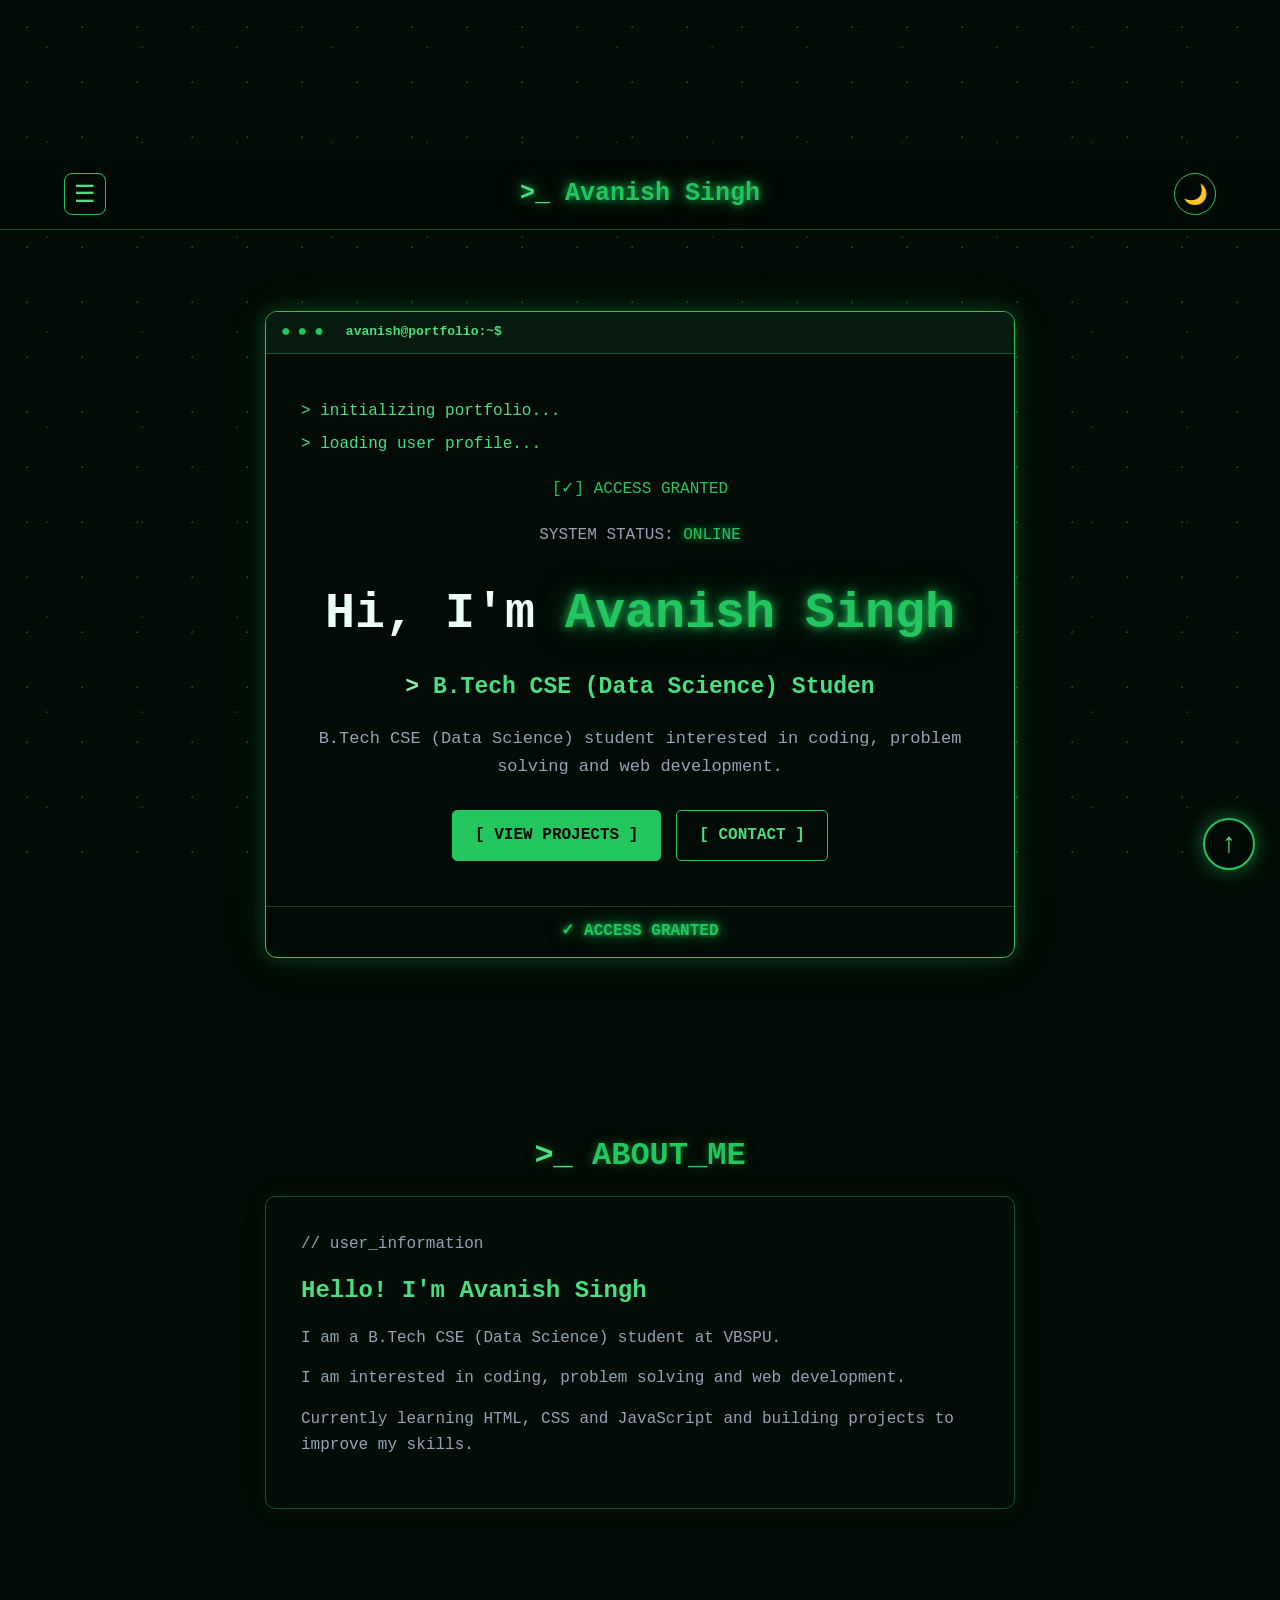
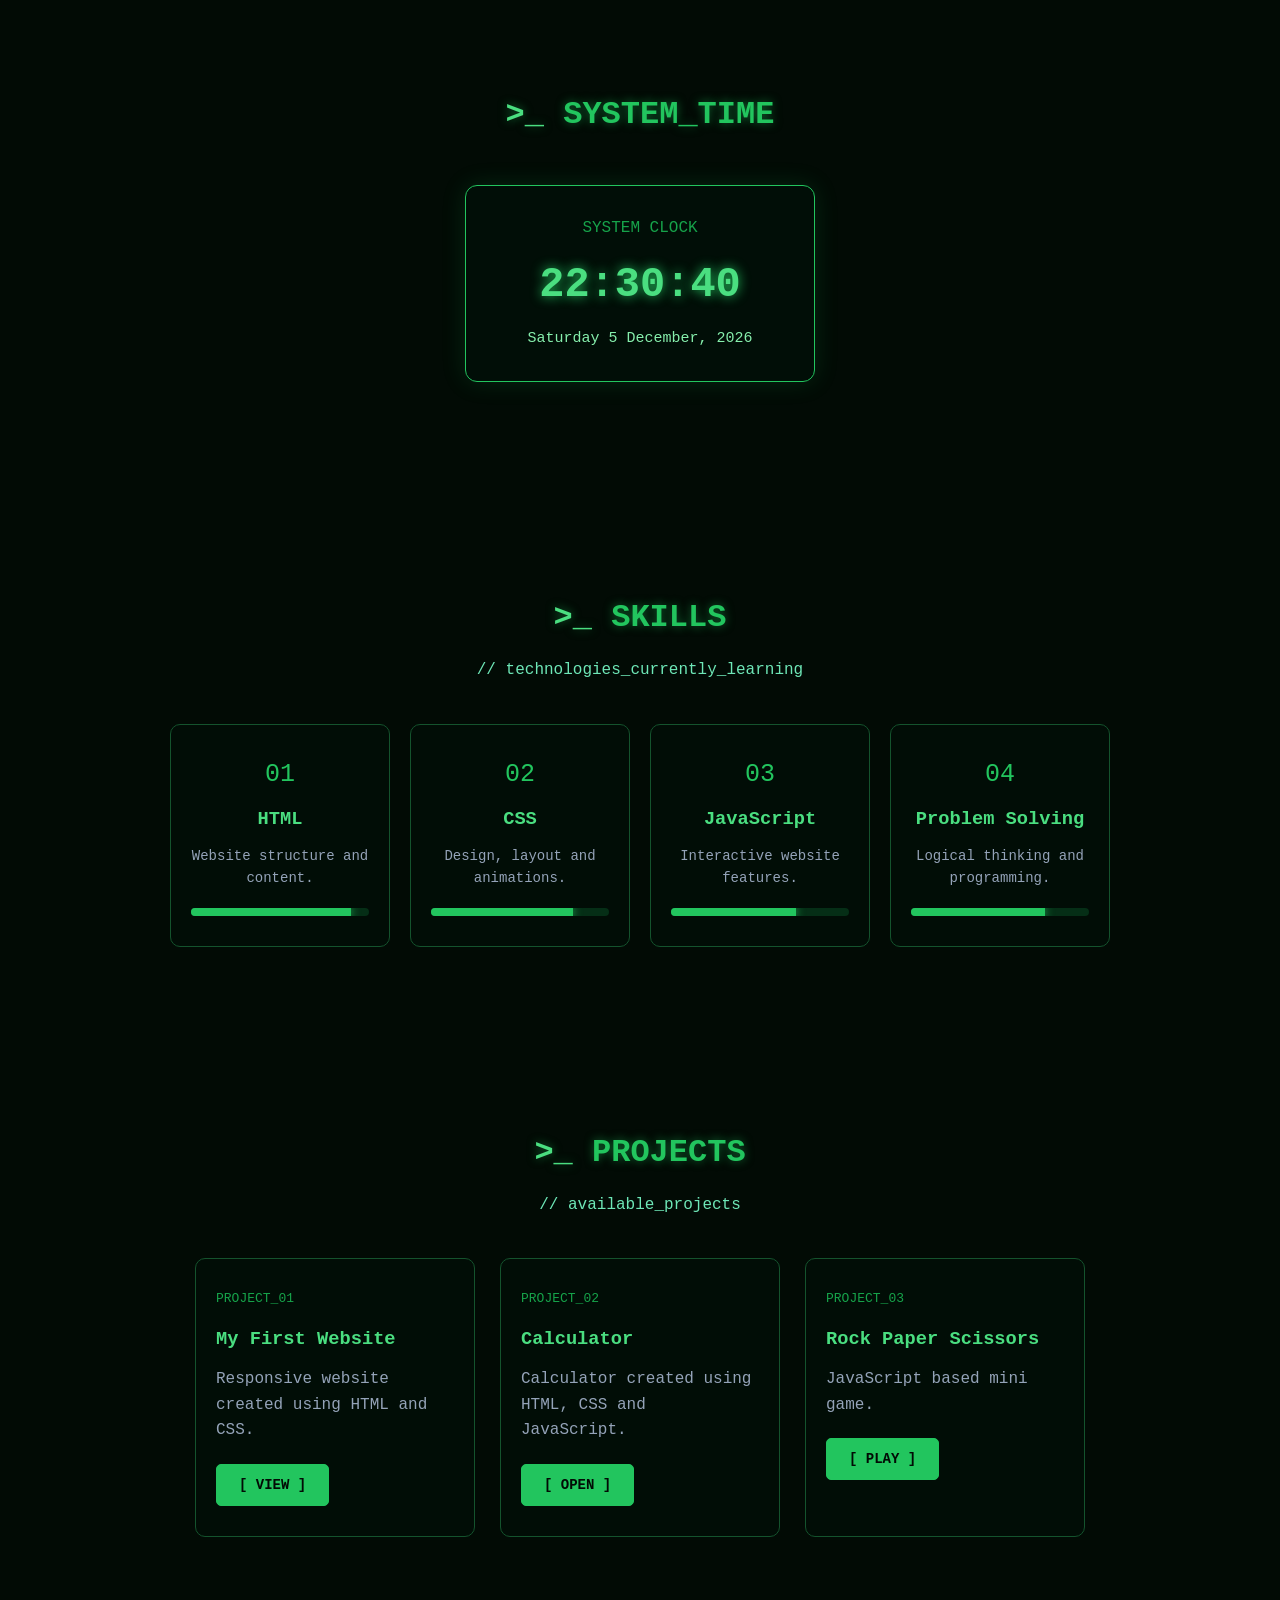
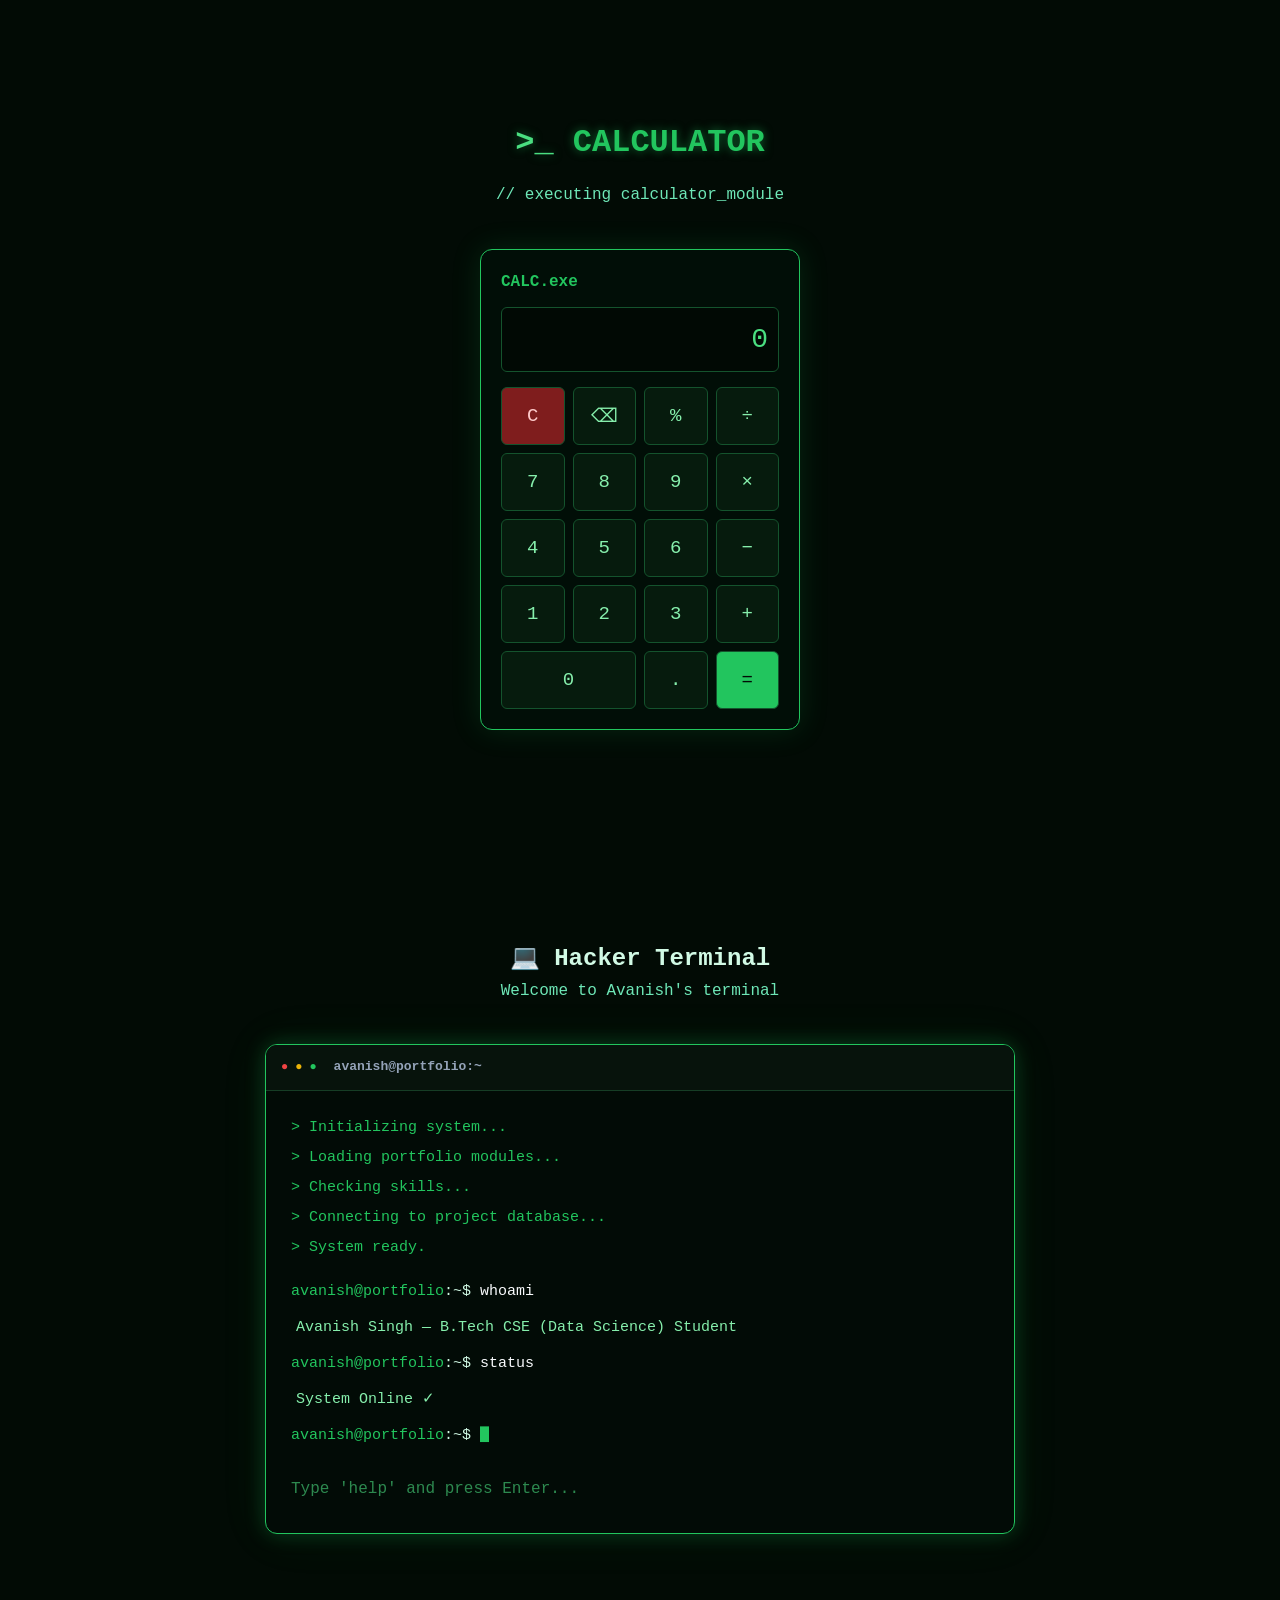
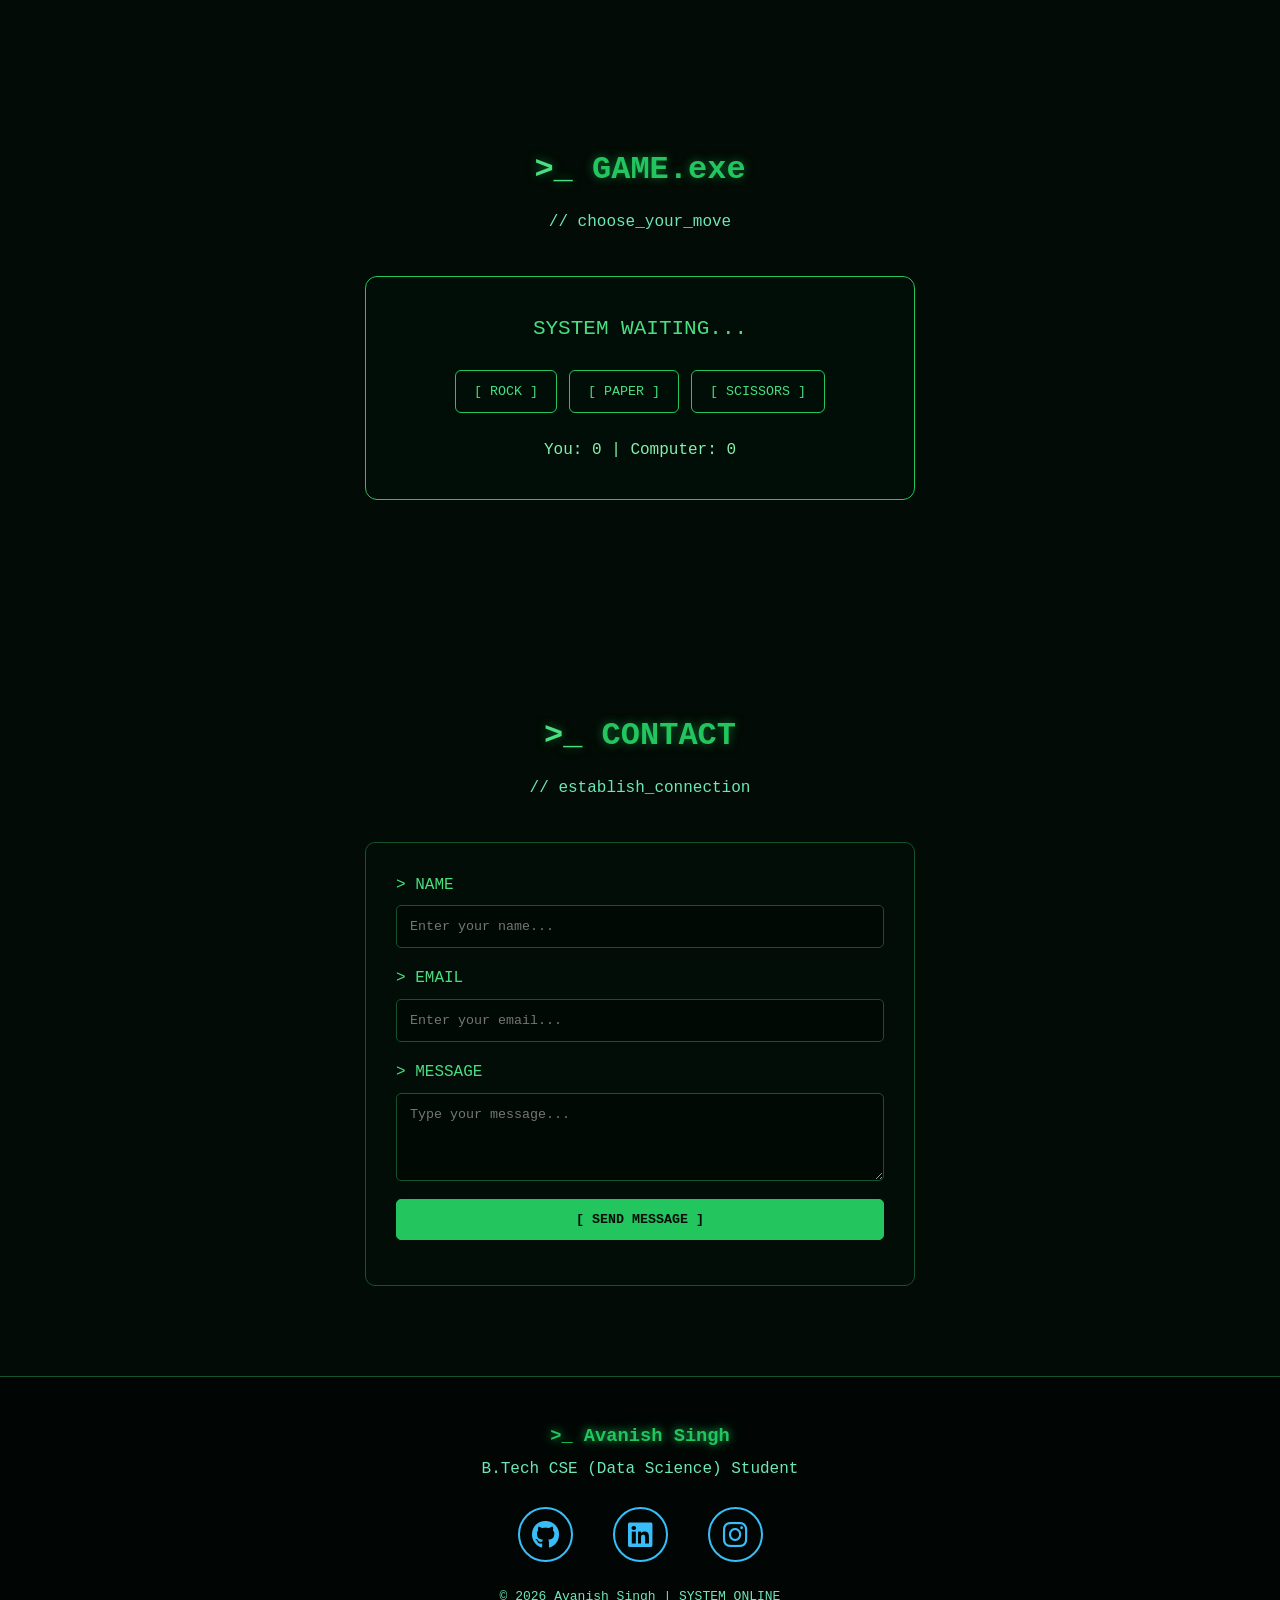
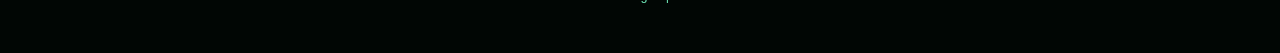
==== index.html @ b916fcd4 "Update index.html" ====
<!DOCTYPE html>
<html lang="en">

<head>
    <meta charset="UTF-8">
    <meta name="viewport" content="width=device-width, initial-scale=1.0">

    <title>Avanish Singh | Cyber Portfolio</title>

    <link rel="stylesheet" href="style.css">
    <link
    rel="stylesheet"
    href="https://cdnjs.cloudflare.com/ajax/libs/font-awesome/6.5.2/css/all.min.css"
>
</head>

<body>

    <!-- Cyber Background -->
    <div class="particles"></div>
    <canvas id="matrixCanvas"></canvas>
    <div class="scanlines"></div>

    <!-- Cursor Glow -->
    <div id="cursorGlow"></div>

    <!-- Navigation -->
    <nav>

        <button
            class="menu-btn"
            id="menuBtn"
            type="button">
            ☰
        </button>

        <h2 class="logo">
            <span>&gt;_</span> Avanish Singh
        </h2>

        <button
            class="theme-btn"
            id="themeBtn"
            type="button">
            ☾
        </button>

        <div class="nav-links" id="navLinks">

            <a href="#home">HOME</a>
            <a href="#about">ABOUT</a>
            <a href="#clock">CLOCK</a>
            <a href="#skills">SKILLS</a>
            <a href="#projects">PROJECTS</a>
            <a href="#calculator">CALCULATOR</a>
            <a href="#game">GAME</a>
            <a href="#contact">CONTACT</a>

        </div>

    </nav>


    <!-- HOME -->
    <section class="hero" id="home">

        <div class="terminal-box">

            <div class="terminal-top">
                <span>●</span>
                <span>●</span>
                <span>●</span>

                <strong>avanish@portfolio:~$</strong>
            </div>

            <div class="terminal-content">

                <p class="terminal-line">
                    &gt; initializing portfolio...
                </p>

                <p class="terminal-line">
                    &gt; loading user profile...
                </p>

                <p class="success">
                    [✓] ACCESS GRANTED
                </p>

                <p class="status">
                    SYSTEM STATUS:
                    <span>ONLINE</span>
                </p>

                <h1>
                    Hi, I'm
                    <span>Avanish Singh</span>
                </h1>

                <h2>
                    &gt;
                    <span id="typing-text">
                        B.Tech CSE Student
                    </span>
                </h2>

                <p class="hero-text">
                    B.Tech CSE (Data Science) student interested in
                    coding, problem solving and web development.
                </p>

                <div class="hero-buttons">

                    <a
                        href="#projects"
                        class="btn">
                        [ VIEW PROJECTS ]
                    </a>

                    <a
                        href="#contact"
                        class="btn btn-outline">
                        [ CONTACT ]
                    </a>

                </div>

            </div>

        </div>

    </section>


    <!-- ABOUT -->
    <section id="about" class="section">

        <div class="section-header">
            <span>&gt;_</span>
            ABOUT_ME
        </div>

        <div class="about-box">

            <p class="code-comment">
                // user_information
            </p>

            <h3>
                Hello! I'm Avanish Singh
            </h3>

            <p>
                I am a B.Tech CSE (Data Science)
                student at VBSPU.
            </p>

            <p>
                I am interested in coding,
                problem solving and web development.
            </p>

            <p>
                Currently learning HTML, CSS and JavaScript
                and building projects to improve my skills.
            </p>

        </div>

    </section>


    <!-- CLOCK -->
    <section id="clock" class="section">

        <div class="section-header">
            <span>&gt;_</span>
            SYSTEM_TIME
        </div>

        <div class="clock-box">

            <div class="clock-label">
                SYSTEM CLOCK
            </div>

            <div id="clock-time">
                00:00:00
            </div>

            <div id="clock-date">
                Loading...
            </div>

        </div>

    </section>


    <!-- SKILLS -->
    <section id="skills" class="section">

        <div class="section-header">
            <span>&gt;_</span>
            SKILLS
        </div>

        <p class="section-subtitle">
            // technologies_currently_learning
        </p>

        <div class="skills-container">

            <div class="skill-card">

                <div class="icon">01</div>

                <h3>HTML</h3>

                <p>
                    Website structure and content.
                </p>

                <div class="skill-bar">
                    <div
                        class="skill-progress html-progress">
                        <span>90%</span>
                    </div>
                </div>

            </div>


            <div class="skill-card">

                <div class="icon">02</div>

                <h3>CSS</h3>

                <p>
                    Design, layout and animations.
                </p>

                <div class="skill-bar">
                    <div
                        class="skill-progress css-progress">
                        <span>80%</span>
                    </div>
                </div>

            </div>


            <div class="skill-card">

                <div class="icon">03</div>

                <h3>JavaScript</h3>

                <p>
                    Interactive website features.
                </p>

                <div class="skill-bar">
                    <div
                        class="skill-progress js-progress">
                        <span>70%</span>
                    </div>
                </div>

            </div>


            <div class="skill-card">

                <div class="icon">04</div>

                <h3>Problem Solving</h3>

                <p>
                    Logical thinking and programming.
                </p>

                <div class="skill-bar">
                    <div
                        class="skill-progress problem-progress">
                        <span>75%</span>
                    </div>
                </div>

            </div>

        </div>

    </section>


    <!-- PROJECTS -->
    <section id="projects" class="section">

        <div class="section-header">
            <span>&gt;_</span>
            PROJECTS
        </div>

        <p class="section-subtitle">
            // available_projects
        </p>

        <div class="projects-container">


            <div class="project-card">

                <div class="project-number">
                    PROJECT_01
                </div>

                <h3>
                    My First Website
                </h3>

                <p>
                    Responsive website created using
                    HTML and CSS.
                </p>

                <button
                    type="button"
                    onclick="projectMessage('My First Website')">
                    [ VIEW ]
                </button>

            </div>


            <div class="project-card">

                <div class="project-number">
                    PROJECT_02
                </div>

                <h3>
                    Calculator
                </h3>

                <p>
                    Calculator created using HTML,
                    CSS and JavaScript.
                </p>

                <button
                    type="button"
                    onclick="openCalculator()">
                    [ OPEN ]
                </button>

            </div>


            <div class="project-card">

                <div class="project-number">
                    PROJECT_03
                </div>

                <h3>
                    Rock Paper Scissors
                </h3>

                <p>
                    JavaScript based mini game.
                </p>

                <button
                    type="button"
                    onclick="openGame()">
                    [ PLAY ]
                </button>

            </div>

        </div>

    </section>


    <!-- CALCULATOR -->
    <section id="calculator" class="section">

        <div class="section-header">
            <span>&gt;_</span>
            CALCULATOR
        </div>

        <p class="section-subtitle">
            // executing calculator_module
        </p>

        <div class="calculator">

            <div class="calculator-title">
                CALC.exe
            </div>

            <input
                type="text"
                id="display"
                class="calculator-display"
                value="0"
                readonly
            >

            <div class="calculator-buttons">

                <button
                    type="button"
                    onclick="clearCalculator()"
                    class="clear">
                    C
                </button>

                <button
                    type="button"
                    onclick="deleteNumber()">
                    ⌫
                </button>

                <button
                    type="button"
                    onclick="calculatorInput('%')">
                    %
                </button>

                <button
                    type="button"
                    onclick="calculatorInput('/')">
                    ÷
                </button>

                <button
                    type="button"
                    onclick="calculatorInput('7')">
                    7
                </button>

                <button
                    type="button"
                    onclick="calculatorInput('8')">
                    8
                </button>

                <button
                    type="button"
                    onclick="calculatorInput('9')">
                    9
                </button>

                <button
                    type="button"
                    onclick="calculatorInput('*')">
                    ×
                </button>

                <button
                    type="button"
                    onclick="calculatorInput('4')">
                    4
                </button>

                <button
                    type="button"
                    onclick="calculatorInput('5')">
                    5
                </button>

                <button
                    type="button"
                    onclick="calculatorInput('6')">
                    6
                </button>

                <button
                    type="button"
                    onclick="calculatorInput('-')">
                    −
                </button>

                <button
                    type="button"
                    onclick="calculatorInput('1')">
                    1
                </button>

                <button
                    type="button"
                    onclick="calculatorInput('2')">
                    2
                </button>

                <button
                    type="button"
                    onclick="calculatorInput('3')">
                    3
                </button>

                <button
                    type="button"
                    onclick="calculatorInput('+')">
                    +
                </button>

                <button
                    type="button"
                    onclick="calculatorInput('0')"
                    class="zero">
                    0
                </button>

                <button
                    type="button"
                    onclick="calculatorInput('.')">
                    .
                </button>

                <button
                    type="button"
                    onclick="calculateResult()"
                    class="equal">
                    =
                </button>

            </div>

        </div>

    </section>

<!-- Hacker Terminal -->
<section id="terminal" class="section">

    <h2 class="section-title">💻 Hacker Terminal</h2>

    <p class="section-subtitle">
        Welcome to Avanish's terminal
    </p>

    <div class="terminal-box">

        <div class="terminal-header">
            <span>●</span>
            <span>●</span>
            <span>●</span>
            <b>avanish@portfolio:~</b>
        </div>

        <div class="terminal-body">

            <p>
                <span class="green">avanish@portfolio</span>:~$
                <span class="white">whoami</span>
            </p>

            <p class="terminal-output">
                Avanish Singh — B.Tech CSE (Data Science) Student
            </p>

            <p>
                <span class="green">avanish@portfolio</span>:~$
                <span class="white">status</span>
            </p>

            <p class="terminal-output">
                System Online ✓
            </p>

            <p>
                <span class="green">avanish@portfolio</span>:~$
                <span class="cursor">█</span>
            </p>

        </div>

    </div>

</section>
    
    <!-- GAME -->
    <section id="game" class="section">

        <div class="section-header">
            <span>&gt;_</span>
            GAME.exe
        </div>

        <p class="section-subtitle">
            // choose_your_move
        </p>

        <div class="game-box">

            <p id="game-result">
                SYSTEM WAITING...
            </p>

            <div class="game-buttons">

                <button
                    type="button"
                    onclick="playGame('rock')">
                    [ ROCK ]
                </button>

                <button
                    type="button"
                    onclick="playGame('paper')">
                    [ PAPER ]
                </button>

                <button
                    type="button"
                    onclick="playGame('scissors')">
                    [ SCISSORS ]
                </button>

            </div>

            <p id="game-score">
                You: 0 | Computer: 0
            </p>

        </div>

    </section>


    <!-- CONTACT -->
    <section id="contact" class="section">

        <div class="section-header">
            <span>&gt;_</span>
            CONTACT
        </div>

        <p class="section-subtitle">
            // establish_connection
        </p>

        <form
            id="contactForm"
            action="https://formspree.io/f/mjybwnbw"
            method="POST">

            <div class="form-group">

                <label for="name">
                    &gt; NAME
                </label>

                <input
                    type="text"
                    id="name"
                    name="name"
                    placeholder="Enter your name..."
                    required>

            </div>


            <div class="form-group">

                <label for="email">
                    &gt; EMAIL
                </label>

                <input
                    type="email"
                    id="email"
                    name="email"
                    placeholder="Enter your email..."
                    required>

            </div>


            <div class="form-group">

                <label for="message">
                    &gt; MESSAGE
                </label>

                <textarea
                    id="message"
                    name="message"
                    rows="4"
                    placeholder="Type your message..."
                    required></textarea>

            </div>


            <button
                type="submit"
                class="submit-btn">
                [ SEND MESSAGE ]
            </button>

            <p id="formMessage"></p>

        </form>

    </section>


    <!-- FOOTER -->
    <footer>

        <h3>
            &gt;_ Avanish Singh
        </h3>

        <p>
            B.Tech CSE (Data Science) Student
        </p>
        
<div class="social-links">

    <a href="https://github.com/avanishsinghrajpoot"
       target="_blank"
       aria-label="GitHub">
        <i class="fa-brands fa-github"></i>
    </a>

    <a href="https://www.linkedin.com/in/avanish-singh-149384389"
       target="_blank"
       aria-label="LinkedIn">
        <i class="fa-brands fa-linkedin"></i>
    </a>

    <a href="https://www.instagram.com/avanish_rajput_0000/"
       target="_blank"
       aria-label="Instagram">
        <i class="fa-brands fa-instagram"></i>
    </a>

</div>
        

        <p class="copyright">
            © 2026 Avanish Singh | SYSTEM ONLINE
        </p>

    </footer>


    <!-- TOP BUTTON -->
    <button
        id="topBtn"
        type="button"
        aria-label="Go to top">
        ↑
    </button>


    <script src="script.js"></script>

</body>

  </html>
---- style.css ----
/* =========================
   CYBERPUNK / HACKER THEME
========================= */

* {
    margin: 0;
    padding: 0;
    box-sizing: border-box;
}

html {
    scroll-behavior: smooth;
}

body {
    background: #020b05;
    color: #d1fae5;
    font-family: "Courier New", monospace;
    line-height: 1.6;
    overflow-x: hidden;
}

/* =========================
   ANIMATED MATRIX BACKGROUND
========================= */

.particles {
    position: fixed;
    inset: 0;
    z-index: -5;
    pointer-events: none;

    background-color: #020b05;

    background-image:
        radial-gradient(circle, rgba(34,197,94,.35) 1px, transparent 1px),
        radial-gradient(circle, rgba(74,222,128,.2) 1px, transparent 1px);

    background-size: 55px 55px, 95px 95px;

    animation: matrixMove 12s linear infinite;
}

@keyframes matrixMove {
    from {
        background-position: 0 0, 30px 30px;
    }

    to {
        background-position: 0 110px, 30px 125px;
    }
}

/* Scanline effect */

.scanlines {
    position: fixed;
    inset: 0;
    z-index: -3;
    pointer-events: none;

    background: repeating-linear-gradient(
        0deg,
        rgba(34,197,94,.025),
        rgba(34,197,94,.025) 1px,
        transparent 1px,
        transparent 4px
    );
}

/* =========================
   CURSOR GLOW
========================= */

#cursorGlow {
    position: fixed;

    width: 220px;
    height: 220px;

    border-radius: 50%;

    background: radial-gradient(
        circle,
        rgba(34,197,94,.16),
        transparent 70%
    );

    pointer-events: none;

    transform: translate(-50%, -50%);

    z-index: 0;

    left: 50%;
    top: 50%;
}

/* =========================
   NAVIGATION
========================= */

nav {
    position: sticky;
    top: 0;
    z-index: 1000;

    height: 70px;

    display: flex;
    align-items: center;
    justify-content: center;

    padding: 0 5%;

    background: rgba(1, 10, 5, .94);

    border-bottom: 1px solid #14532d;

    backdrop-filter: blur(12px);
}

/* Center logo */

.logo {
    color: #22c55e;
    font-size: 25px;

    text-shadow:
        0 0 8px #22c55e,
        0 0 20px rgba(34,197,94,.5);
}

.logo span {
    color: #4ade80;
}

/* Menu LEFT */

.menu-btn {
    position: absolute;
    left: 5%;

    display: block;

    background: transparent;
    border: 1px solid #22c55e;

    color: #4ade80;

    width: 42px;
    height: 42px;

    border-radius: 8px;

    font-size: 24px;

    cursor: pointer;

    transition: .3s;
}

.menu-btn:hover {
    background: #22c55e;
    color: #020b05;

    box-shadow:
        0 0 15px #22c55e;
}

/* Theme RIGHT */

.theme-btn {
    position: absolute;
    right: 5%;

    width: 42px;
    height: 42px;

    border-radius: 50%;

    background: transparent;

    border: 1px solid #22c55e;

    color: #4ade80;

    font-size: 20px;

    cursor: pointer;

    transition: .3s;
}

.theme-btn:hover {
    transform: rotate(20deg) scale(1.1);

    background: #22c55e;
    color: #020b05;

    box-shadow:
        0 0 20px #22c55e;
}

/* Navigation menu */

.nav-links {
    display: none;

    position: absolute;

    top: 70px;
    left: 0;

    width: 100%;

    flex-direction: column;

    background: rgba(1,10,5,.98);

    border-bottom: 1px solid #14532d;
}

.nav-links.active {
    display: flex;
}

.nav-links a {
    padding: 15px;

    color: #4ade80;

    text-decoration: none;

    text-align: center;

    border-bottom: 1px solid #14532d;

    transition: .3s;
}

.nav-links a:hover {
    background: #22c55e;
    color: #020b05;
}

/* =========================
   HERO
========================= */

.hero {
    min-height: 90vh;

    display: flex;
    align-items: center;
    justify-content: center;

    padding: 50px 20px;

    position: relative;
}

/* Terminal */

.terminal-box {
    width: 850px;
    max-width: 100%;

    border: 1px solid #22c55e;

    border-radius: 12px;

    background: rgba(2,15,8,.88);

    box-shadow:
        0 0 20px rgba(34,197,94,.15),
        inset 0 0 40px rgba(34,197,94,.03);

    overflow: hidden;
}

.terminal-top {
    height: 42px;

    display: flex;
    align-items: center;

    gap: 7px;

    padding: 0 15px;

    background: #061b0d;

    border-bottom: 1px solid #14532d;

    color: #22c55e;
}

.terminal-top span {
    color: #22c55e;
}

.terminal-top strong {
    margin-left: 15px;

    color: #4ade80;

    font-size: 13px;
}

.terminal-content {
    padding: 45px 35px;

    text-align: center;
}

.terminal-line {
    color: #4ade80;

    margin-bottom: 7px;

    text-align: left;
}

.success {
    color: #22c55e;

    margin: 20px 0;
}

.status {
    color: #94a3b8;

    margin-bottom: 25px;
}

.status span {
    color: #22c55e;

    text-shadow: 0 0 8px #22c55e;
}

.hero h1 {
    font-size: 50px;

    margin-bottom: 15px;

    color: #ecfdf5;
}

.hero h1 span {
    color: #22c55e;

    text-shadow:
        0 0 10px #22c55e,
        0 0 30px rgba(34,197,94,.5);
}

.hero h2 {
    color: #86efac;

    font-size: 23px;

    margin-bottom: 20px;
}

.hero h2 span {
    color: #4ade80;
}

.hero-text {
    max-width: 650px;

    margin: auto;

    color: #94a3b8;

    font-size: 17px;
}

/* =========================
   BUTTONS
========================= */

.hero-buttons {
    margin-top: 30px;

    display: flex;

    justify-content: center;

    gap: 15px;

    flex-wrap: wrap;
}

.btn,
.project-card button,
.submit-btn {
    display: inline-block;

    padding: 12px 22px;

    border: 1px solid #22c55e;

    border-radius: 5px;

    background: #22c55e;

    color: #020b05;

    font-family: inherit;

    font-weight: bold;

    text-decoration: none;

    cursor: pointer;

    transition: .3s;
}

.btn:hover,
.project-card button:hover,
.submit-btn:hover {
    transform: translateY(-3px);

    box-shadow:
        0 0 20px rgba(34,197,94,.6);
}

.btn-outline {
    background: transparent;

    color: #4ade80;
}

/* =========================
   SECTIONS
========================= */

.section {
    padding: 90px 8%;

    text-align: center;

    position: relative;
}

.section-header {
    display: inline-block;

    margin-bottom: 15px;

    color: #22c55e;

    font-size: 32px;

    font-weight: bold;

    text-shadow:
        0 0 10px rgba(34,197,94,.5);
}

.section-header span {
    color: #4ade80;
}

.section-subtitle {
    color: #6ee7b7;

    margin-bottom: 40px;
}

/* =========================
   ABOUT
========================= */

.about-box {
    max-width: 750px;

    margin: auto;

    padding: 35px;

    text-align: left;

    background: rgba(2,15,8,.85);

    border: 1px solid #14532d;

    border-radius: 10px;

    box-shadow:
        0 0 25px rgba(34,197,94,.08);
}

.code-comment {
    color: #16a34a;

    margin-bottom: 15px;
}

.about-box h3 {
    color: #4ade80;

    font-size: 24px;

    margin-bottom: 15px;
}

.about-box p {
    color: #94a3b8;

    margin-bottom: 15px;
}

/* =========================
   CLOCK
========================= */

.clock-box {
    width: 350px;
    max-width: 100%;

    margin: 30px auto;

    padding: 30px;

    background: rgba(2,15,8,.9);

    border: 1px solid #22c55e;

    border-radius: 12px;

    box-shadow:
        0 0 25px rgba(34,197,94,.15);
}

.clock-label {
    color: #16a34a;

    margin-bottom: 10px;
}

#clock-time {
    color: #4ade80;

    font-size: 42px;

    font-weight: bold;

    text-shadow:
        0 0 12px #22c55e;
}

#clock-date {
    margin-top: 8px;

    color: #86efac;

    font-size: 15px;
}

/* =========================
   SKILLS
========================= */

.skills-container {
    display: flex;

    justify-content: center;

    gap: 20px;

    flex-wrap: wrap;
}

.skill-card {
    width: 220px;

    padding: 30px 20px;

    background: rgba(2,15,8,.85);

    border: 1px solid #14532d;

    border-radius: 10px;

    transition: .3s;
}

.skill-card:hover {
    transform: translateY(-8px);

    border-color: #22c55e;

    box-shadow:
        0 0 25px rgba(34,197,94,.2);
}

.skill-card .icon {
    color: #22c55e;

    font-size: 25px;

    margin-bottom: 10px;
}

.skill-card h3 {
    color: #4ade80;

    margin-bottom: 10px;
}

.skill-card p {
    color: #94a3b8;

    font-size: 14px;
}

/* Skill bars */

.skill-bar {
    width: 100%;

    height: 8px;

    margin-top: 18px;

    background: #052e16;

    border-radius: 10px;

    overflow: hidden;
}

.skill-progress {
    height: 100%;

    background: #22c55e;

    box-shadow:
        0 0 10px #22c55e;

    position: relative;
}

.skill-progress span {
    display: none;
}

.html-progress {
    width: 90%;
}

.css-progress {
    width: 80%;
}

.js-progress {
    width: 70%;
}

.problem-progress {
    width: 75%;
}

/* =========================
   PROJECTS
========================= */

.projects-container {
    display: flex;

    justify-content: center;

    gap: 25px;

    flex-wrap: wrap;
}

.project-card {
    width: 280px;

    padding: 30px 20px;

    text-align: left;

    background: rgba(2,15,8,.85);

    border: 1px solid #14532d;

    border-radius: 10px;

    transition: .3s;
}

.project-card:hover {
    transform: translateY(-8px);

    border-color: #22c55e;

    box-shadow:
        0 0 25px rgba(34,197,94,.2);
}

.project-number {
    color: #16a34a;

    font-size: 13px;

    margin-bottom: 15px;
}

.project-card h3 {
    color: #4ade80;

    margin-bottom: 12px;
}

.project-card p {
    color: #94a3b8;

    margin-bottom: 20px;
}

.project-card button {
    font-size: 14px;
}

/* =========================
   CALCULATOR
========================= */

.calculator {
    width: 320px;
    max-width: 100%;

    margin: 30px auto;

    padding: 20px;

    background: rgba(2,15,8,.9);

    border: 1px solid #22c55e;

    border-radius: 12px;

    box-shadow:
        0 0 30px rgba(34,197,94,.15);
}

.calculator-title {
    color: #22c55e;

    text-align: left;

    margin-bottom: 12px;

    font-weight: bold;
}

.calculator-display {
    width: 100%;

    height: 65px;

    margin-bottom: 15px;

    padding: 10px;

    border: 1px solid #14532d;

    border-radius: 6px;

    background: #010904;

    color: #4ade80;

    text-align: right;

    font-family: inherit;

    font-size: 28px;

    outline: none;
}

.calculator-buttons {
    display: grid;

    grid-template-columns: repeat(4, 1fr);

    gap: 8px;
}

.calculator-buttons button {
    height: 58px;

    border: 1px solid #14532d;

    border-radius: 6px;

    background: #061b0d;

    color: #86efac;

    font-family: inherit;

    font-size: 19px;

    cursor: pointer;

    transition: .2s;
}

.calculator-buttons button:hover {
    background: #22c55e;

    color: #020b05;

    box-shadow:
        0 0 12px #22c55e;
}

.calculator-buttons .clear {
    background: #7f1d1d;

    color: #fecaca;
}

.calculator-buttons .equal {
    background: #22c55e;

    color: #020b05;
}

.calculator-buttons .zero {
    grid-column: span 2;
}

/* =========================
   GAME
========================= */

.game-box {
    max-width: 550px;

    margin: 30px auto;

    padding: 35px 25px;

    background: rgba(2,15,8,.9);

    border: 1px solid #22c55e;

    border-radius: 12px;
}

#game-result {
    color: #4ade80;

    font-size: 21px;

    margin-bottom: 25px;
}

.game-buttons {
    display: flex;

    justify-content: center;

    gap: 12px;

    flex-wrap: wrap;
}

.game-buttons button {
    padding: 13px 18px;

    border: 1px solid #22c55e;

    border-radius: 6px;

    background: transparent;

    color: #4ade80;

    font-family: inherit;

    cursor: pointer;

    transition: .3s;
}

.game-buttons button:hover {
    background: #22c55e;

    color: #020b05;

    box-shadow:
        0 0 15px #22c55e;
}

#game-score {
    margin-top: 25px;

    color: #86efac;
}

/* =========================
   CONTACT
========================= */

form {
    width: 90%;

    max-width: 550px;

    margin: auto;

    text-align: left;

    padding: 30px;

    background: rgba(2,15,8,.85);

    border: 1px solid #14532d;

    border-radius: 10px;
}

.form-group {
    display: flex;

    flex-direction: column;

    gap: 7px;

    margin-bottom: 18px;
}

.form-group label {
    color: #4ade80;
}

.form-group input,
.form-group textarea {
    width: 100%;

    padding: 13px;

    border: 1px solid #14532d;

    border-radius: 5px;

    background: #010904;

    color: #d1fae5;

    font-family: inherit;

    outline: none;

    resize: vertical;
}

.form-group input:focus,
.form-group textarea:focus {
    border-color: #22c55e;

    box-shadow:
        0 0 12px rgba(34,197,94,.2);
}

.submit-btn {
    width: 100%;

    font-family: inherit;
}

#formMessage {
    margin-top: 15px;

    text-align: center;
}

/* =========================
   FOOTER
========================= */

footer {
    padding: 45px 20px;

    text-align: center;

    background: #010604;

    border-top: 1px solid #14532d;
}

footer h3 {
    color: #22c55e;

    text-shadow:
        0 0 10px #22c55e;
}

footer p {
    color: #6ee7b7;

    margin-top: 5px;
}

.social-links {
    margin: 20px 0;
}

.social-links a {
    color: #4ade80;

    text-decoration: none;

    margin: 0 10px;

    transition: .3s;
}

.social-links a:hover {
    color: white;

    text-shadow:
        0 0 10px #22c55e;
}

.copyright {
    font-size: 13px;
}

/* =========================
   SCROLL TOP
========================= */

#topBtn {
    position: fixed;

    right: 25px;
    bottom: 30px;

    width: 52px;
    height: 52px;

    display: flex;

    align-items: center;
    justify-content: center;

    border: 2px solid #22c55e;

    border-radius: 50%;

    background: rgba(1,10,5,.95);

    color: #4ade80;

    font-family: inherit;

    font-size: 28px;

    cursor: pointer;

    z-index: 9999;

    box-shadow:
        0 0 20px rgba(34,197,94,.5);

    transition: .3s;
}

#topBtn:hover {
    background: #22c55e;

    color: #020b05;

    transform: scale(1.1);
}

/* =========================
   LIGHT MODE
========================= */

body.light-mode {
    background: #ecfdf5;

    color: #052e16;
}

body.light-mode .particles {
    background-color: #ecfdf5;

    opacity: .35;
}

body.light-mode nav {
    background: rgba(236,253,245,.95);

    border-color: #86efac;
}

body.light-mode .logo,
body.light-mode .section-header,
body.light-mode .hero h1 span {
    color: #15803d;
}

body.light-mode .terminal-box,
body.light-mode .about-box,
body.light-mode .skill-card,
body.light-mode .project-card,
body.light-mode .calculator,
body.light-mode .game-box,
body.light-mode form,
body.light-mode .clock-box {
    background: rgba(255,255,255,.9);

    border-color: #86efac;
}

body.light-mode .hero-text,
body.light-mode .about-box p,
body.light-mode .project-card p,
body.light-mode .skill-card p {
    color: #475569;
}

body.light-mode .calculator-display,
body.light-mode .form-group input,
body.light-mode .form-group textarea {
    background: #f0fdf4;

    color: #052e16;

    border-color: #86efac;
}

body.light-mode footer {
    background: #d1fae5;
}

/* =========================
   MOBILE
========================= */

@media (max-width: 700px) {

    nav {
        height: 65px;
    }

    .menu-btn {
        left: 4%;
    }

    .theme-btn {
        right: 4%;
    }

    .logo {
        font-size: 21px;
    }

    .nav-links {
        top: 65px;
    }

    .hero {
        min-height: 85vh;

        padding: 30px 15px;
    }

    .terminal-content {
        padding: 30px 20px;
    }

    .hero h1 {
        font-size: 34px;
    }

    .hero h2 {
        font-size: 18px;
    }

    .hero-text {
        font-size: 15px;
    }

    .section {
        padding: 70px 5%;
    }

    .section-header {
        font-size: 26px;
    }

    .skill-card,
    .project-card {
        width: 100%;

        max-width: 350px;
    }

    .calculator {
        width: 100%;

        max-width: 330px;
    }

    #topBtn {
        right: 18px;
        bottom: 20px;
    }
  }
/* =========================
   SOCIAL ICONS
========================= */

.social-links {
    display: flex;
    justify-content: center;
    gap: 20px;
    margin: 25px 0;
}

.social-links a {
    width: 55px;
    height: 55px;

    display: flex;
    align-items: center;
    justify-content: center;

    border: 2px solid #38bdf8;
    border-radius: 50%;

    color: #38bdf8;
    font-size: 28px;

    text-decoration: none;

    transition: 0.3s;
}

.social-links a:hover {
    background: #38bdf8;
    color: #020617;
    transform: translateY(-5px) scale(1.1);

    box-shadow: 0 0 25px #38bdf8;
}
/* =========================
   HACKER TERMINAL
========================= */

.terminal-box {
    width: 90%;
    max-width: 750px;
    margin: 30px auto;

    background: #020b06;
    border: 1px solid #22c55e;
    border-radius: 12px;

    overflow: hidden;

    box-shadow:
        0 0 20px rgba(34, 197, 94, 0.25),
        0 0 50px rgba(34, 197, 94, 0.08);

    text-align: left;
}

.terminal-header {
    display: flex;
    align-items: center;
    gap: 7px;

    padding: 12px 15px;

    background: #07130c;
    border-bottom: 1px solid #163d25;

    color: #94a3b8;
}

.terminal-header span {
    font-size: 12px;
}

.terminal-header span:nth-child(1) {
    color: #ef4444;
}

.terminal-header span:nth-child(2) {
    color: #eab308;
}

.terminal-header span:nth-child(3) {
    color: #22c55e;
}

.terminal-header b {
    margin-left: 10px;
    font-family: monospace;
}

.terminal-body {
    padding: 25px;

    font-family: "Courier New", monospace;
    font-size: 15px;

    min-height: 260px;
}

.terminal-body p {
    margin-bottom: 12px;
}

.green {
    color: #22c55e;
}

.white {
    color: #f8fafc;
}

.terminal-output {
    color: #86efac;
    padding-left: 5px;
}

.cursor {
    color: #22c55e;
    animation: blinkCursor 0.8s infinite;
}

@keyframes blinkCursor {
    0%, 50% {
        opacity: 1;
    }

    51%, 100% {
        opacity: 0;
    }
}
.terminal-input {
    width: 100%;

    margin-top: 10px;

    padding: 10px 0;

    background: transparent;

    border: none;
    outline: none;

    color: #22c55e;

    font-family: "Courier New", monospace;
    font-size: 16px;
}

.terminal-input::placeholder {
    color: #4ade80;
    opacity: 0.6;
}
/* =========================
   ACCESS GRANTED
========================= */

.access-message {
    padding: 12px 20px;

    color: #22c55e;

    font-family: "Courier New", monospace;

    font-weight: bold;

    text-align: center;

    border-top: 1px solid #163d25;

    text-shadow:
        0 0 5px #22c55e,
        0 0 15px #22c55e;

    animation: accessGlow 1.5s infinite alternate;
}

@keyframes accessGlow {

    from {
        opacity: 0.5;
    }

    to {
        opacity: 1;
    }
}
/* =========================
   TERMINAL BOOT ANIMATION
========================= */

.terminal-boot {
    color: #22c55e;
    font-family: "Courier New", monospace;
    margin-bottom: 20px;
}

.terminal-boot p {
    margin-bottom: 6px;

    animation: bootText 0.4s ease-in;
}

@keyframes bootText {

    from {
        opacity: 0;
        transform: translateX(-10px);
    }

    to {
        opacity: 1;
        transform: translateX(0);
    }
}
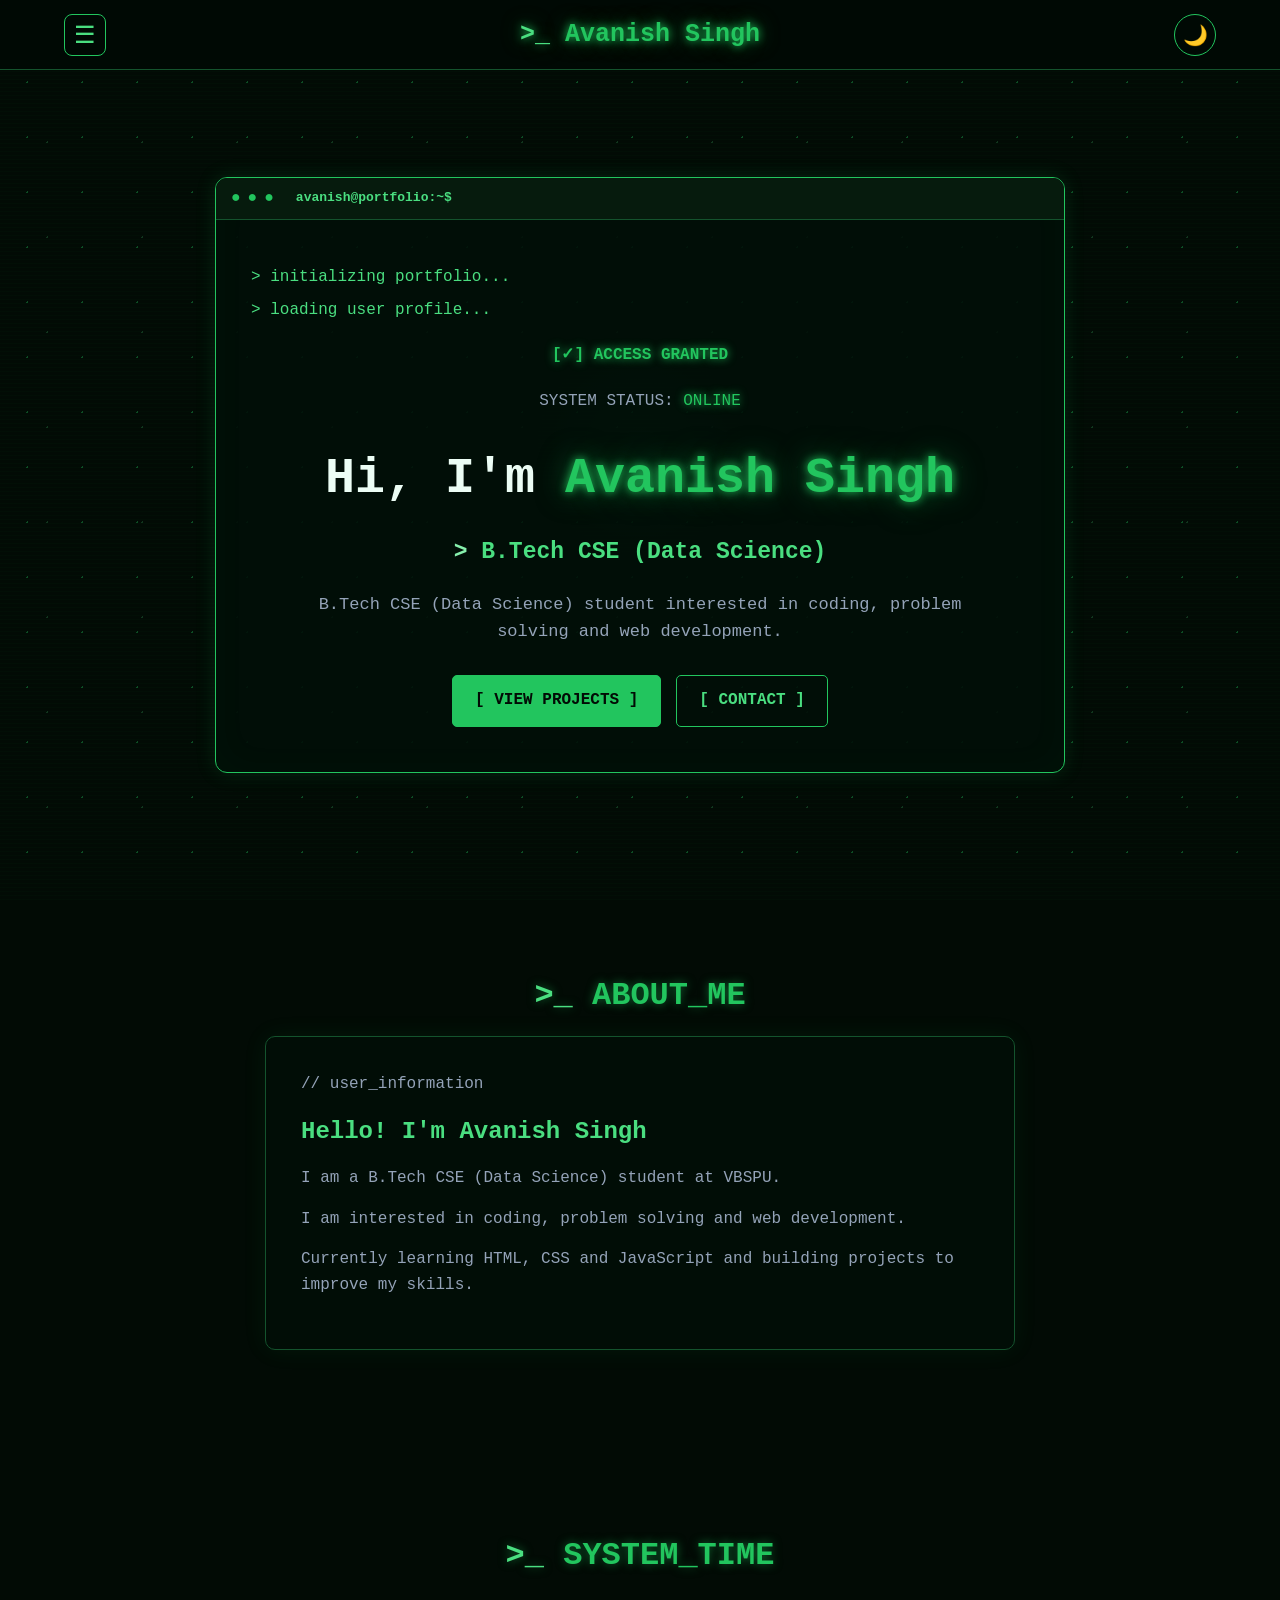
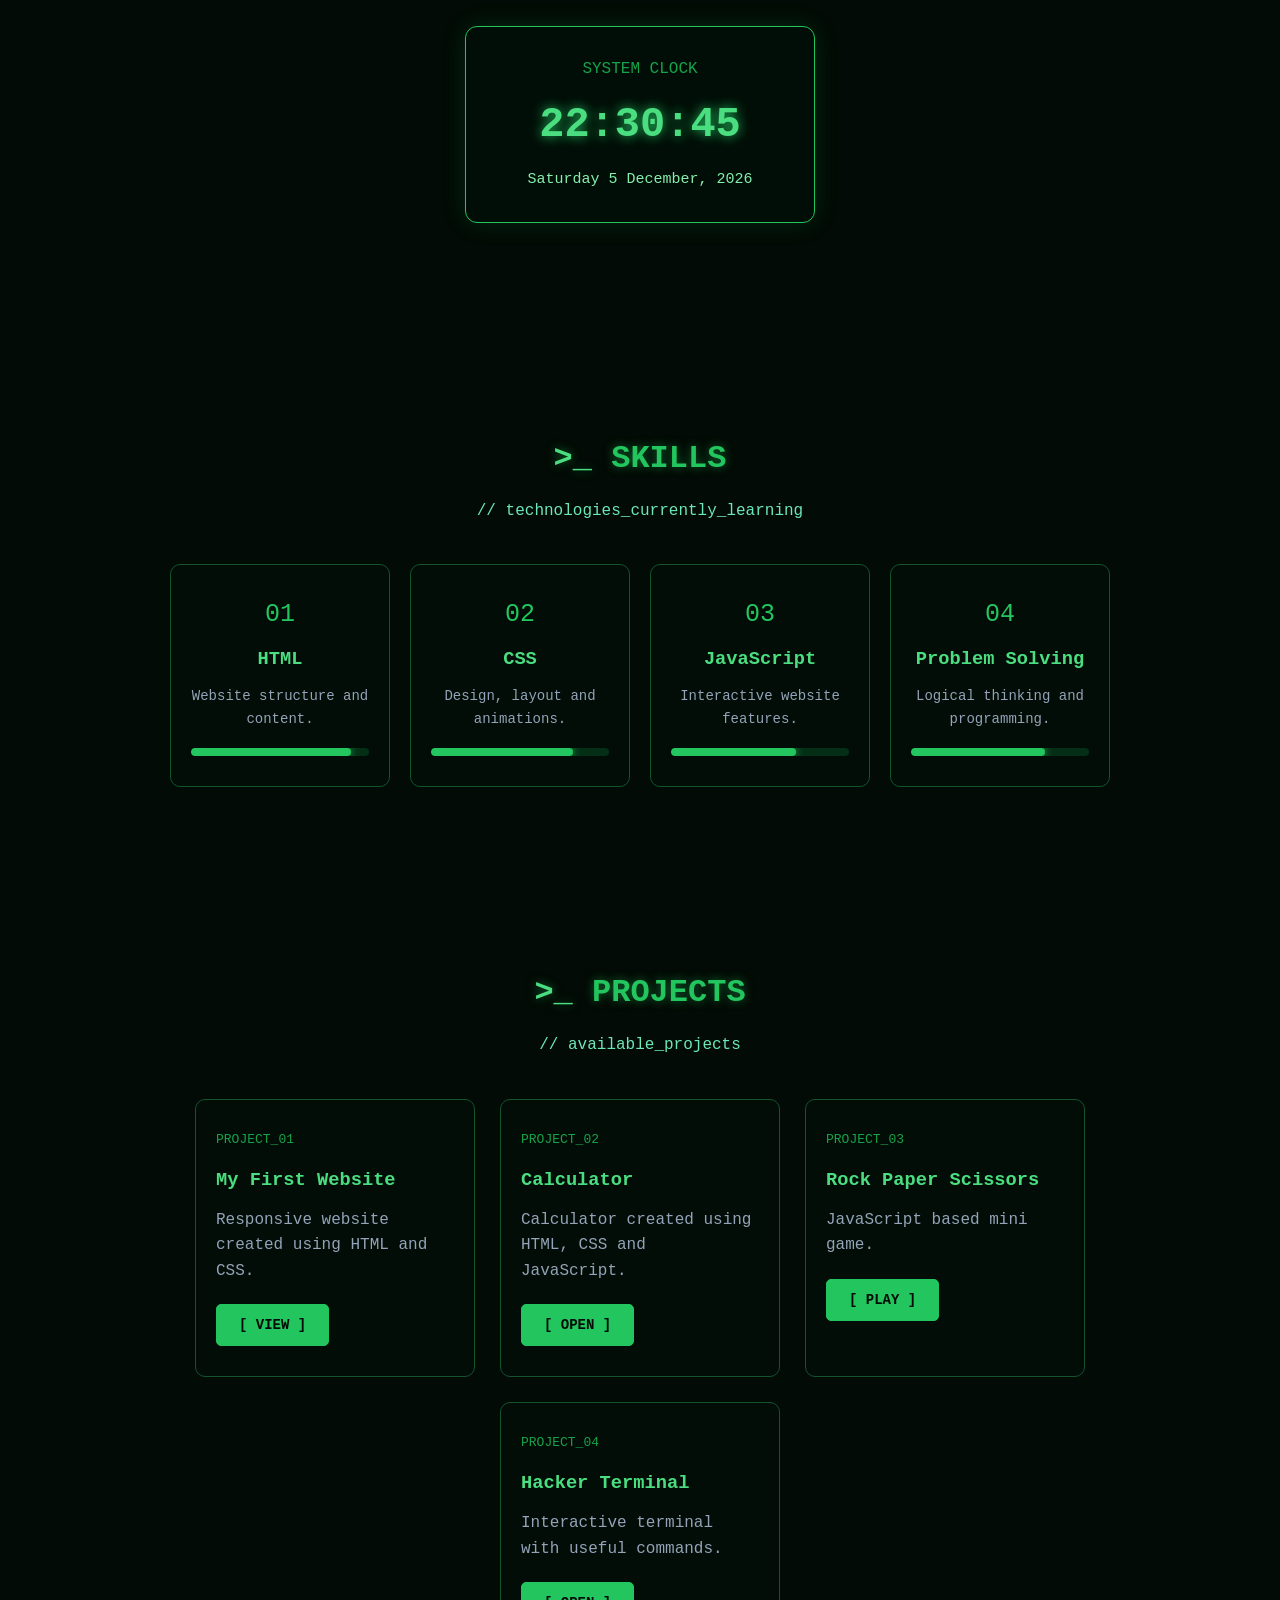
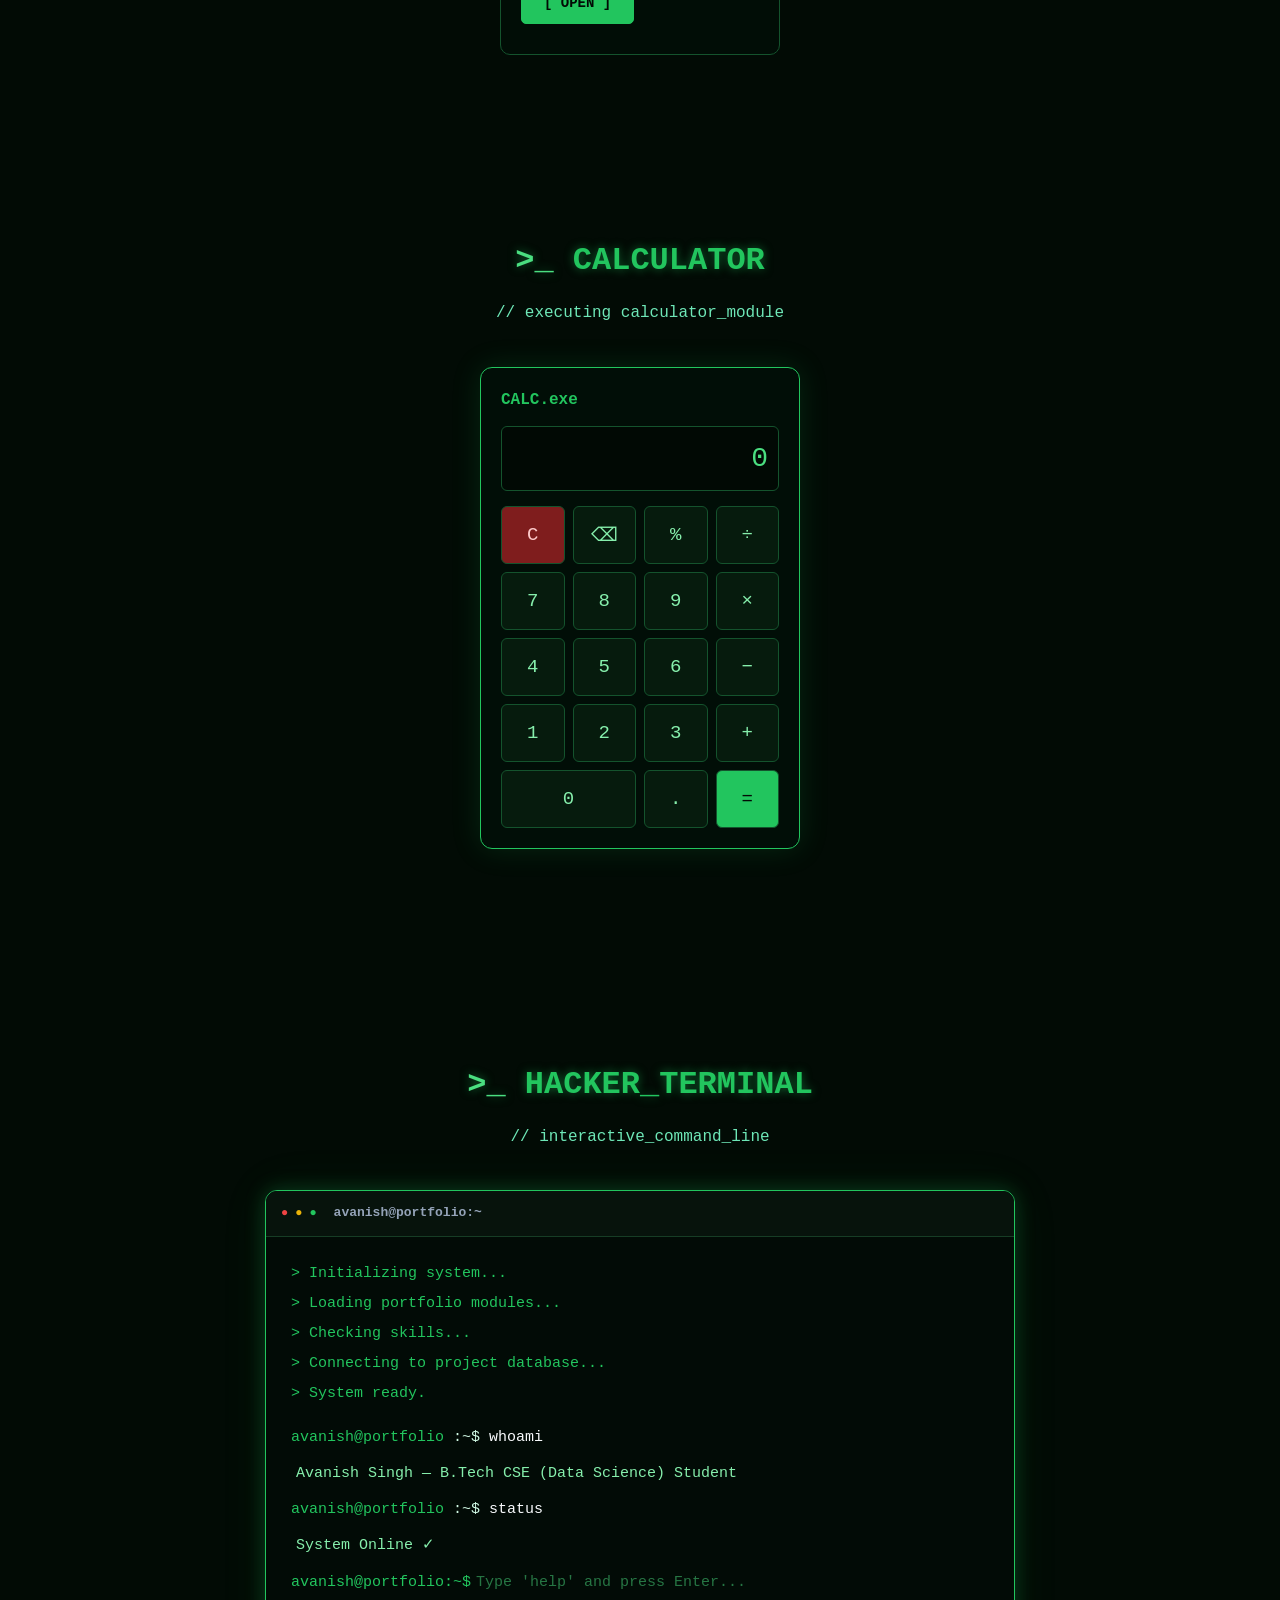
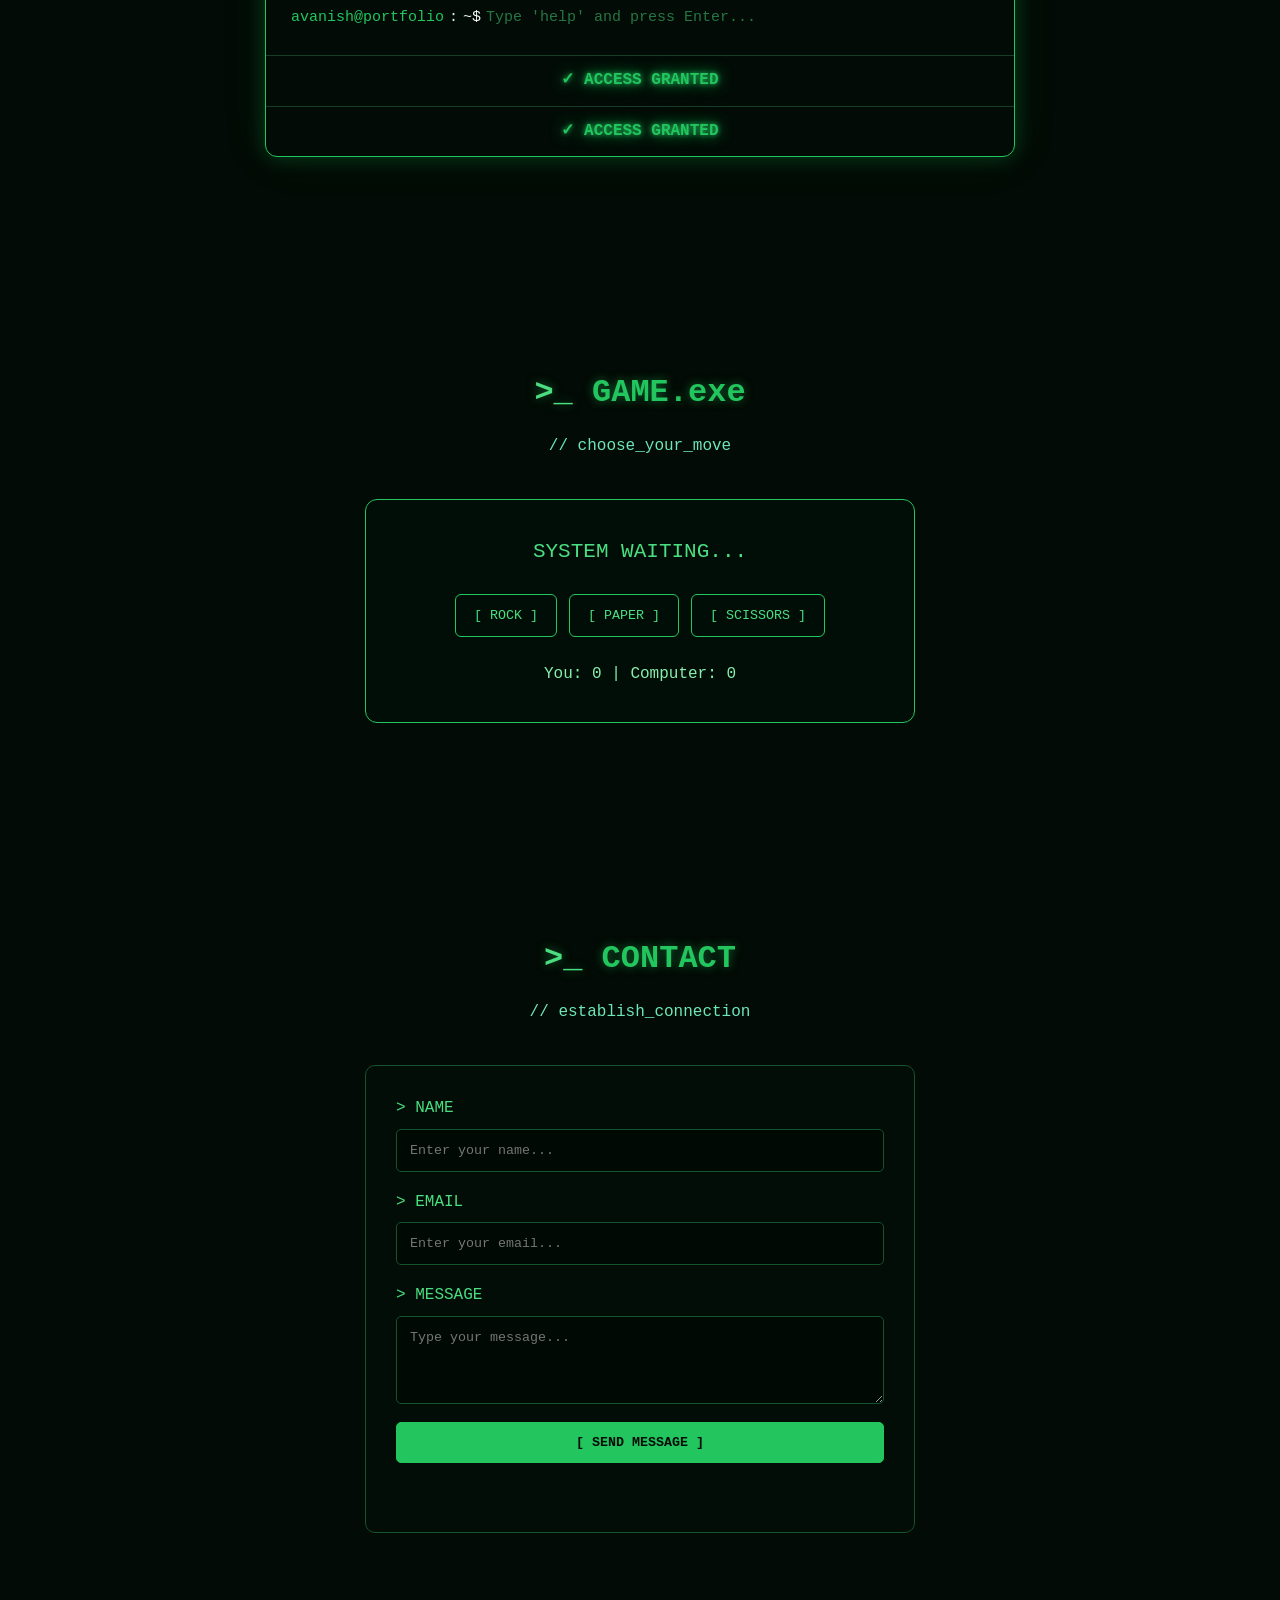
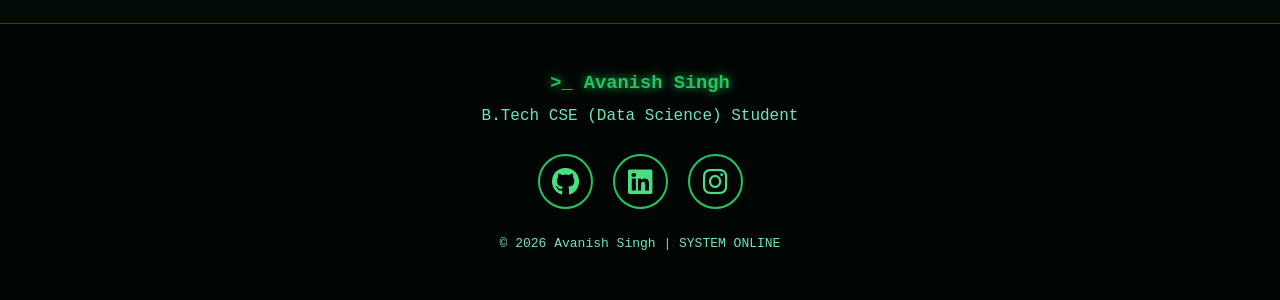
==== commit 7a0404a1: "Create index.html" ====
--- a/index.html
+++ b/index.html
@@ -8,15 +8,16 @@
     <title>Avanish Singh | Cyber Portfolio</title>
 
     <link rel="stylesheet" href="style.css">
+
     <link
-    rel="stylesheet"
-    href="https://cdnjs.cloudflare.com/ajax/libs/font-awesome/6.5.2/css/all.min.css"
->
+        rel="stylesheet"
+        href="https://cdnjs.cloudflare.com/ajax/libs/font-awesome/6.5.2/css/all.min.css"
+    >
 </head>
 
 <body>
 
-    <!-- Cyber Background -->
+    <!-- Background -->
     <div class="particles"></div>
     <canvas id="matrixCanvas"></canvas>
     <div class="scanlines"></div>
@@ -24,13 +25,12 @@
     <!-- Cursor Glow -->
     <div id="cursorGlow"></div>
 
-    <!-- Navigation -->
+
+    <!-- ================= NAVIGATION ================= -->
+
     <nav>
 
-        <button
-            class="menu-btn"
-            id="menuBtn"
-            type="button">
+        <button class="menu-btn" id="menuBtn" type="button">
             ☰
         </button>
 
@@ -38,11 +38,8 @@
             <span>&gt;_</span> Avanish Singh
         </h2>
 
-        <button
-            class="theme-btn"
-            id="themeBtn"
-            type="button">
-            ☾
+        <button class="theme-btn" id="themeBtn" type="button">
+            🌙
         </button>
 
         <div class="nav-links" id="navLinks">
@@ -53,6 +50,7 @@
             <a href="#skills">SKILLS</a>
             <a href="#projects">PROJECTS</a>
             <a href="#calculator">CALCULATOR</a>
+            <a href="#terminal">TERMINAL</a>
             <a href="#game">GAME</a>
             <a href="#contact">CONTACT</a>
 
@@ -61,18 +59,22 @@
     </nav>
 
 
-    <!-- HOME -->
+    <!-- ================= HOME ================= -->
+
     <section class="hero" id="home">
 
-        <div class="terminal-box">
+        <div class="hero-terminal">
 
             <div class="terminal-top">
+
                 <span>●</span>
                 <span>●</span>
                 <span>●</span>
 
                 <strong>avanish@portfolio:~$</strong>
-            </div>
+
+            </div>
+
 
             <div class="terminal-content">
 
@@ -92,11 +94,13 @@
                     SYSTEM STATUS:
                     <span>ONLINE</span>
                 </p>
+
 
                 <h1>
                     Hi, I'm
                     <span>Avanish Singh</span>
                 </h1>
+
 
                 <h2>
                     &gt;
@@ -105,22 +109,20 @@
                     </span>
                 </h2>
 
+
                 <p class="hero-text">
                     B.Tech CSE (Data Science) student interested in
                     coding, problem solving and web development.
                 </p>
 
+
                 <div class="hero-buttons">
 
-                    <a
-                        href="#projects"
-                        class="btn">
+                    <a href="#projects" class="btn">
                         [ VIEW PROJECTS ]
                     </a>
 
-                    <a
-                        href="#contact"
-                        class="btn btn-outline">
+                    <a href="#contact" class="btn btn-outline">
                         [ CONTACT ]
                     </a>
 
@@ -133,7 +135,8 @@
     </section>
 
 
-    <!-- ABOUT -->
+    <!-- ================= ABOUT ================= -->
+
     <section id="about" class="section">
 
         <div class="section-header">
@@ -171,7 +174,8 @@
     </section>
 
 
-    <!-- CLOCK -->
+    <!-- ================= CLOCK ================= -->
+
     <section id="clock" class="section">
 
         <div class="section-header">
@@ -198,7 +202,8 @@
     </section>
 
 
-    <!-- SKILLS -->
+    <!-- ================= SKILLS ================= -->
+
     <section id="skills" class="section">
 
         <div class="section-header">
@@ -210,6 +215,7 @@
             // technologies_currently_learning
         </p>
 
+
         <div class="skills-container">
 
             <div class="skill-card">
@@ -223,10 +229,7 @@
                 </p>
 
                 <div class="skill-bar">
-                    <div
-                        class="skill-progress html-progress">
-                        <span>90%</span>
-                    </div>
+                    <div class="skill-progress html-progress"></div>
                 </div>
 
             </div>
@@ -243,10 +246,7 @@
                 </p>
 
                 <div class="skill-bar">
-                    <div
-                        class="skill-progress css-progress">
-                        <span>80%</span>
-                    </div>
+                    <div class="skill-progress css-progress"></div>
                 </div>
 
             </div>
@@ -263,10 +263,7 @@
                 </p>
 
                 <div class="skill-bar">
-                    <div
-                        class="skill-progress js-progress">
-                        <span>70%</span>
-                    </div>
+                    <div class="skill-progress js-progress"></div>
                 </div>
 
             </div>
@@ -283,10 +280,7 @@
                 </p>
 
                 <div class="skill-bar">
-                    <div
-                        class="skill-progress problem-progress">
-                        <span>75%</span>
-                    </div>
+                    <div class="skill-progress problem-progress"></div>
                 </div>
 
             </div>
@@ -296,7 +290,8 @@
     </section>
 
 
-    <!-- PROJECTS -->
+    <!-- ================= PROJECTS ================= -->
+
     <section id="projects" class="section">
 
         <div class="section-header">
@@ -308,6 +303,7 @@
             // available_projects
         </p>
 
+
         <div class="projects-container">
 
 
@@ -381,12 +377,37 @@
 
             </div>
 
+
+            <div class="project-card">
+
+                <div class="project-number">
+                    PROJECT_04
+                </div>
+
+                <h3>
+                    Hacker Terminal
+                </h3>
+
+                <p>
+                    Interactive terminal with
+                    useful commands.
+                </p>
+
+                <button
+                    type="button"
+                    onclick="openTerminal()">
+                    [ OPEN ]
+                </button>
+
+            </div>
+
         </div>
 
     </section>
 
 
-    <!-- CALCULATOR -->
+    <!-- ================= CALCULATOR ================= -->
+
     <section id="calculator" class="section">
 
         <div class="section-header">
@@ -397,6 +418,7 @@
         <p class="section-subtitle">
             // executing calculator_module
         </p>
+
 
         <div class="calculator">
 
@@ -412,6 +434,7 @@
                 readonly
             >
 
+
             <div class="calculator-buttons">
 
                 <button
@@ -439,6 +462,7 @@
                     ÷
                 </button>
 
+
                 <button
                     type="button"
                     onclick="calculatorInput('7')">
@@ -463,6 +487,7 @@
                     ×
                 </button>
 
+
                 <button
                     type="button"
                     onclick="calculatorInput('4')">
@@ -487,6 +512,7 @@
                     −
                 </button>
 
+
                 <button
                     type="button"
                     onclick="calculatorInput('1')">
@@ -510,6 +536,7 @@
                     onclick="calculatorInput('+')">
                     +
                 </button>
+
 
                 <button
                     type="button"
@@ -537,56 +564,99 @@
 
     </section>
 
-<!-- Hacker Terminal -->
-<section id="terminal" class="section">
-
-    <h2 class="section-title">💻 Hacker Terminal</h2>
-
-    <p class="section-subtitle">
-        Welcome to Avanish's terminal
-    </p>
-
-    <div class="terminal-box">
-
-        <div class="terminal-header">
-            <span>●</span>
-            <span>●</span>
-            <span>●</span>
-            <b>avanish@portfolio:~</b>
-        </div>
-
-        <div class="terminal-body">
-
-            <p>
-                <span class="green">avanish@portfolio</span>:~$
-                <span class="white">whoami</span>
-            </p>
-
-            <p class="terminal-output">
-                Avanish Singh — B.Tech CSE (Data Science) Student
-            </p>
-
-            <p>
-                <span class="green">avanish@portfolio</span>:~$
-                <span class="white">status</span>
-            </p>
-
-            <p class="terminal-output">
-                System Online ✓
-            </p>
-
-            <p>
-                <span class="green">avanish@portfolio</span>:~$
-                <span class="cursor">█</span>
-            </p>
-
-        </div>
-
-    </div>
-
-</section>
-    
-    <!-- GAME -->
+
+    <!-- ================= HACKER TERMINAL ================= -->
+
+    <section id="terminal" class="section">
+
+        <div class="section-header">
+            <span>&gt;_</span>
+            HACKER_TERMINAL
+        </div>
+
+        <p class="section-subtitle">
+            // interactive_command_line
+        </p>
+
+
+        <div class="hacker-terminal">
+
+            <div class="terminal-header">
+
+                <span>●</span>
+                <span>●</span>
+                <span>●</span>
+
+                <b>
+                    avanish@portfolio:~
+                </b>
+
+            </div>
+
+
+            <div class="terminal-body" id="terminalBody">
+
+                <div id="bootOutput"></div>
+
+                <p>
+                    <span class="green">
+                        avanish@portfolio
+                    </span>:~$
+                    <span class="white">
+                        whoami
+                    </span>
+                </p>
+
+                <p class="terminal-output">
+                    Avanish Singh — B.Tech CSE
+                    (Data Science) Student
+                </p>
+
+
+                <p>
+                    <span class="green">
+                        avanish@portfolio
+                    </span>:~$
+                    <span class="white">
+                        status
+                    </span>
+                </p>
+
+                <p class="terminal-output">
+                    System Online ✓
+                </p>
+
+
+                <div class="terminal-command">
+
+                    <span class="green">
+                        avanish@portfolio:~$
+                    </span>
+
+                    <input
+                        type="text"
+                        id="terminalInput"
+                        class="terminal-input"
+                        placeholder="Type 'help' and press Enter..."
+                        autocomplete="off"
+                    >
+
+                </div>
+
+            </div>
+
+
+            <div class="access-message">
+                ✓ ACCESS GRANTED
+            </div>
+
+        </div>
+
+    </section>
+
+
+    <!-- ================= GAME ================= -->
+
     <section id="game" class="section">
 
         <div class="section-header">
@@ -598,12 +668,14 @@
             // choose_your_move
         </p>
 
+
         <div class="game-box">
 
             <p id="game-result">
                 SYSTEM WAITING...
             </p>
 
+
             <div class="game-buttons">
 
                 <button
@@ -625,6 +697,7 @@
                 </button>
 
             </div>
+
 
             <p id="game-score">
                 You: 0 | Computer: 0
@@ -635,7 +708,8 @@
     </section>
 
 
-    <!-- CONTACT -->
+    <!-- ================= CONTACT ================= -->
+
     <section id="contact" class="section">
 
         <div class="section-header">
@@ -646,6 +720,7 @@
         <p class="section-subtitle">
             // establish_connection
         </p>
+
 
         <form
             id="contactForm"
@@ -713,7 +788,8 @@
     </section>
 
 
-    <!-- FOOTER -->
+    <!-- ================= FOOTER ================= -->
+
     <footer>
 
         <h3>
@@ -723,29 +799,44 @@
         <p>
             B.Tech CSE (Data Science) Student
         </p>
-        
-<div class="social-links">
-
-    <a href="https://github.com/avanishsinghrajpoot"
-       target="_blank"
-       aria-label="GitHub">
-        <i class="fa-brands fa-github"></i>
-    </a>
-
-    <a href="https://www.linkedin.com/in/avanish-singh-149384389"
-       target="_blank"
-       aria-label="LinkedIn">
-        <i class="fa-brands fa-linkedin"></i>
-    </a>
-
-    <a href="https://www.instagram.com/avanish_rajput_0000/"
-       target="_blank"
-       aria-label="Instagram">
-        <i class="fa-brands fa-instagram"></i>
-    </a>
-
-</div>
-        
+
+
+        <div class="social-links">
+
+            <a
+                href="https://github.com/avanishsinghrajpoot"
+                target="_blank"
+                rel="noopener noreferrer"
+                aria-label="GitHub">
+
+                <i class="fa-brands fa-github"></i>
+
+            </a>
+
+
+            <a
+                href="https://www.linkedin.com/in/avanish-singh-149384389"
+                target="_blank"
+                rel="noopener noreferrer"
+                aria-label="LinkedIn">
+
+                <i class="fa-brands fa-linkedin"></i>
+
+            </a>
+
+
+            <a
+                href="https://www.instagram.com/avanish_rajput_0000/"
+                target="_blank"
+                rel="noopener noreferrer"
+                aria-label="Instagram">
+
+                <i class="fa-brands fa-instagram"></i>
+
+            </a>
+
+        </div>
+
 
         <p class="copyright">
             © 2026 Avanish Singh | SYSTEM ONLINE
@@ -754,7 +845,8 @@
     </footer>
 
 
-    <!-- TOP BUTTON -->
+    <!-- ================= TOP BUTTON ================= -->
+
     <button
         id="topBtn"
         type="button"
--- a/style.css
+++ b/style.css
@@ -1,6 +1,7 @@
-/* =========================
-   CYBERPUNK / HACKER THEME
-========================= */
+/* =====================================================
+   AVANISH SINGH - CYBER PORTFOLIO
+   STYLE.CSS
+===================================================== */
 
 * {
     margin: 0;
@@ -10,6 +11,7 @@
 
 html {
     scroll-behavior: smooth;
+    scroll-padding-top: 75px;
 }
 
 body {
@@ -18,11 +20,12 @@
     font-family: "Courier New", monospace;
     line-height: 1.6;
     overflow-x: hidden;
-}
-
-/* =========================
-   ANIMATED MATRIX BACKGROUND
-========================= */
+    transition: background .3s, color .3s;
+}
+
+/* =====================================================
+   BACKGROUND
+===================================================== */
 
 .particles {
     position: fixed;
@@ -33,8 +36,16 @@
     background-color: #020b05;
 
     background-image:
-        radial-gradient(circle, rgba(34,197,94,.35) 1px, transparent 1px),
-        radial-gradient(circle, rgba(74,222,128,.2) 1px, transparent 1px);
+        radial-gradient(
+            circle,
+            rgba(34,197,94,.35) 1px,
+            transparent 1px
+        ),
+        radial-gradient(
+            circle,
+            rgba(74,222,128,.2) 1px,
+            transparent 1px
+        );
 
     background-size: 55px 55px, 95px 95px;
 
@@ -42,21 +53,46 @@
 }
 
 @keyframes matrixMove {
+
     from {
-        background-position: 0 0, 30px 30px;
+        background-position:
+            0 0,
+            30px 30px;
     }
 
     to {
-        background-position: 0 110px, 30px 125px;
-    }
-}
-
-/* Scanline effect */
+        background-position:
+            0 110px,
+            30px 125px;
+    }
+}
+
+
+/* Matrix Rain */
+
+#matrixCanvas {
+    position: fixed;
+    inset: 0;
+
+    width: 100%;
+    height: 100%;
+
+    pointer-events: none;
+
+    z-index: -4;
+
+    opacity: .15;
+}
+
+
+/* Scanlines */
 
 .scanlines {
     position: fixed;
     inset: 0;
+
     z-index: -3;
+
     pointer-events: none;
 
     background: repeating-linear-gradient(
@@ -68,9 +104,10 @@
     );
 }
 
-/* =========================
+
+/* =====================================================
    CURSOR GLOW
-========================= */
+===================================================== */
 
 #cursorGlow {
     position: fixed;
@@ -82,7 +119,7 @@
 
     background: radial-gradient(
         circle,
-        rgba(34,197,94,.16),
+        rgba(34,197,94,.14),
         transparent 70%
     );
 
@@ -90,19 +127,21 @@
 
     transform: translate(-50%, -50%);
 
-    z-index: 0;
+    z-index: -1;
 
     left: 50%;
     top: 50%;
 }
 
-/* =========================
+
+/* =====================================================
    NAVIGATION
-========================= */
+===================================================== */
 
 nav {
     position: sticky;
     top: 0;
+
     z-index: 1000;
 
     height: 70px;
@@ -113,17 +152,19 @@
 
     padding: 0 5%;
 
-    background: rgba(1, 10, 5, .94);
+    background: rgba(1,10,5,.94);
 
     border-bottom: 1px solid #14532d;
 
     backdrop-filter: blur(12px);
 }
 
-/* Center logo */
+
+/* Logo */
 
 .logo {
     color: #22c55e;
+
     font-size: 25px;
 
     text-shadow:
@@ -135,134 +176,151 @@
     color: #4ade80;
 }
 
-/* Menu LEFT */
+
+/* Menu Button */
 
 .menu-btn {
     position: absolute;
+
     left: 5%;
-
-    display: block;
-
-    background: transparent;
-    border: 1px solid #22c55e;
-
-    color: #4ade80;
-
-    width: 42px;
-    height: 42px;
-
-    border-radius: 8px;
-
-    font-size: 24px;
-
-    cursor: pointer;
-
-    transition: .3s;
-}
-
-.menu-btn:hover {
-    background: #22c55e;
-    color: #020b05;
-
-    box-shadow:
-        0 0 15px #22c55e;
-}
-
-/* Theme RIGHT */
-
-.theme-btn {
-    position: absolute;
-    right: 5%;
-
-    width: 42px;
-    height: 42px;
-
-    border-radius: 50%;
-
-    background: transparent;
-
-    border: 1px solid #22c55e;
-
-    color: #4ade80;
-
-    font-size: 20px;
-
-    cursor: pointer;
-
-    transition: .3s;
-}
-
-.theme-btn:hover {
-    transform: rotate(20deg) scale(1.1);
-
-    background: #22c55e;
-    color: #020b05;
-
-    box-shadow:
-        0 0 20px #22c55e;
-}
-
-/* Navigation menu */
-
-.nav-links {
-    display: none;
-
-    position: absolute;
-
-    top: 70px;
-    left: 0;
-
-    width: 100%;
-
-    flex-direction: column;
-
-    background: rgba(1,10,5,.98);
-
-    border-bottom: 1px solid #14532d;
-}
-
-.nav-links.active {
-    display: flex;
-}
-
-.nav-links a {
-    padding: 15px;
-
-    color: #4ade80;
-
-    text-decoration: none;
-
-    text-align: center;
-
-    border-bottom: 1px solid #14532d;
-
-    transition: .3s;
-}
-
-.nav-links a:hover {
-    background: #22c55e;
-    color: #020b05;
-}
-
-/* =========================
-   HERO
-========================= */
-
-.hero {
-    min-height: 90vh;
 
     display: flex;
     align-items: center;
     justify-content: center;
 
+    width: 42px;
+    height: 42px;
+
+    background: transparent;
+
+    border: 1px solid #22c55e;
+
+    border-radius: 8px;
+
+    color: #4ade80;
+
+    font-size: 24px;
+
+    cursor: pointer;
+
+    transition: .3s;
+}
+
+.menu-btn:hover {
+    background: #22c55e;
+
+    color: #020b05;
+
+    box-shadow:
+        0 0 15px #22c55e;
+}
+
+
+/* Theme Button */
+
+.theme-btn {
+    position: absolute;
+
+    right: 5%;
+
+    display: flex;
+    align-items: center;
+    justify-content: center;
+
+    width: 42px;
+    height: 42px;
+
+    border-radius: 50%;
+
+    background: transparent;
+
+    border: 1px solid #22c55e;
+
+    color: #4ade80;
+
+    font-size: 20px;
+
+    cursor: pointer;
+
+    transition: .3s;
+}
+
+.theme-btn:hover {
+    transform: rotate(20deg) scale(1.1);
+
+    background: #22c55e;
+
+    color: #020b05;
+
+    box-shadow:
+        0 0 20px #22c55e;
+}
+
+
+/* Navigation Links */
+
+.nav-links {
+    display: none;
+
+    position: absolute;
+
+    top: 70px;
+    left: 0;
+
+    width: 100%;
+
+    flex-direction: column;
+
+    background: rgba(1,10,5,.98);
+
+    border-bottom: 1px solid #14532d;
+}
+
+.nav-links.active {
+    display: flex;
+}
+
+.nav-links a {
+    padding: 14px 15px;
+
+    color: #4ade80;
+
+    text-decoration: none;
+
+    text-align: center;
+
+    border-bottom: 1px solid #14532d;
+
+    transition: .3s;
+}
+
+.nav-links a:hover {
+    background: #22c55e;
+
+    color: #020b05;
+}
+
+
+/* =====================================================
+   HERO
+===================================================== */
+
+.hero {
+    min-height: 90vh;
+
+    display: flex;
+    align-items: center;
+    justify-content: center;
+
     padding: 50px 20px;
 
     position: relative;
 }
 
-/* Terminal */
-
-.terminal-box {
+
+/* Hero Terminal */
+
+.hero-terminal {
     width: 850px;
     max-width: 100%;
 
@@ -279,6 +337,9 @@
     overflow: hidden;
 }
 
+
+/* Terminal Top */
+
 .terminal-top {
     height: 42px;
 
@@ -308,6 +369,9 @@
     font-size: 13px;
 }
 
+
+/* Hero Content */
+
 .terminal-content {
     padding: 45px 35px;
 
@@ -326,6 +390,11 @@
     color: #22c55e;
 
     margin: 20px 0;
+
+    font-weight: bold;
+
+    text-shadow:
+        0 0 8px #22c55e;
 }
 
 .status {
@@ -337,8 +406,12 @@
 .status span {
     color: #22c55e;
 
-    text-shadow: 0 0 8px #22c55e;
-}
+    text-shadow:
+        0 0 8px #22c55e;
+}
+
+
+/* Hero Heading */
 
 .hero h1 {
     font-size: 50px;
@@ -378,9 +451,10 @@
     font-size: 17px;
 }
 
-/* =========================
+
+/* =====================================================
    BUTTONS
-========================= */
+===================================================== */
 
 .hero-buttons {
     margin-top: 30px;
@@ -435,9 +509,10 @@
     color: #4ade80;
 }
 
-/* =========================
+
+/* =====================================================
    SECTIONS
-========================= */
+===================================================== */
 
 .section {
     padding: 90px 8%;
@@ -472,9 +547,10 @@
     margin-bottom: 40px;
 }
 
-/* =========================
+
+/* =====================================================
    ABOUT
-========================= */
+===================================================== */
 
 .about-box {
     max-width: 750px;
@@ -515,9 +591,10 @@
     margin-bottom: 15px;
 }
 
-/* =========================
+
+/* =====================================================
    CLOCK
-========================= */
+===================================================== */
 
 .clock-box {
     width: 350px;
@@ -562,9 +639,10 @@
     font-size: 15px;
 }
 
-/* =========================
+
+/* =====================================================
    SKILLS
-========================= */
+===================================================== */
 
 .skills-container {
     display: flex;
@@ -619,7 +697,8 @@
     font-size: 14px;
 }
 
-/* Skill bars */
+
+/* Skill Bars */
 
 .skill-bar {
     width: 100%;
@@ -643,11 +722,17 @@
     box-shadow:
         0 0 10px #22c55e;
 
-    position: relative;
-}
-
-.skill-progress span {
-    display: none;
+    border-radius: 10px;
+
+    animation: skillLoad 1.5s ease;
+}
+
+@keyframes skillLoad {
+
+    from {
+        width: 0;
+    }
+
 }
 
 .html-progress {
@@ -666,9 +751,10 @@
     width: 75%;
 }
 
-/* =========================
+
+/* =====================================================
    PROJECTS
-========================= */
+===================================================== */
 
 .projects-container {
     display: flex;
@@ -729,9 +815,10 @@
     font-size: 14px;
 }
 
-/* =========================
+
+/* =====================================================
    CALCULATOR
-========================= */
+===================================================== */
 
 .calculator {
     width: 320px;
@@ -790,7 +877,8 @@
 .calculator-buttons {
     display: grid;
 
-    grid-template-columns: repeat(4, 1fr);
+    grid-template-columns:
+        repeat(4, 1fr);
 
     gap: 8px;
 }
@@ -840,9 +928,212 @@
     grid-column: span 2;
 }
 
-/* =========================
+
+/* =====================================================
+   HACKER TERMINAL
+===================================================== */
+
+.hacker-terminal {
+    width: 90%;
+    max-width: 750px;
+
+    margin: 30px auto;
+
+    background: #020b06;
+
+    border: 1px solid #22c55e;
+
+    border-radius: 12px;
+
+    overflow: hidden;
+
+    box-shadow:
+        0 0 20px rgba(34,197,94,.25),
+        0 0 50px rgba(34,197,94,.08);
+
+    text-align: left;
+}
+
+.terminal-header {
+    display: flex;
+
+    align-items: center;
+
+    gap: 7px;
+
+    padding: 12px 15px;
+
+    background: #07130c;
+
+    border-bottom: 1px solid #163d25;
+
+    color: #94a3b8;
+}
+
+.terminal-header span {
+    font-size: 12px;
+}
+
+.terminal-header span:nth-child(1) {
+    color: #ef4444;
+}
+
+.terminal-header span:nth-child(2) {
+    color: #eab308;
+}
+
+.terminal-header span:nth-child(3) {
+    color: #22c55e;
+}
+
+.terminal-header b {
+    margin-left: 10px;
+
+    font-family: monospace;
+}
+
+.terminal-body {
+    padding: 25px;
+
+    min-height: 300px;
+
+    font-family:
+        "Courier New",
+        monospace;
+
+    font-size: 15px;
+
+    overflow-x: auto;
+}
+
+.terminal-body p {
+    margin-bottom: 12px;
+}
+
+.green {
+    color: #22c55e;
+}
+
+.white {
+    color: #f8fafc;
+}
+
+.terminal-output {
+    color: #86efac;
+
+    padding-left: 5px;
+}
+
+.terminal-command {
+    display: flex;
+
+    align-items: center;
+
+    gap: 5px;
+
+    margin-top: 10px;
+}
+
+.terminal-input {
+    flex: 1;
+
+    min-width: 100px;
+
+    padding: 4px 0;
+
+    background: transparent;
+
+    border: none;
+
+    outline: none;
+
+    color: #22c55e;
+
+    font-family:
+        "Courier New",
+        monospace;
+
+    font-size: 15px;
+}
+
+.terminal-input::placeholder {
+    color: #4ade80;
+
+    opacity: .5;
+}
+
+.access-message {
+    padding: 12px 20px;
+
+    color: #22c55e;
+
+    font-family:
+        "Courier New",
+        monospace;
+
+    font-weight: bold;
+
+    text-align: center;
+
+    border-top: 1px solid #163d25;
+
+    text-shadow:
+        0 0 5px #22c55e,
+        0 0 15px #22c55e;
+
+    animation: accessGlow 1.5s infinite alternate;
+}
+
+@keyframes accessGlow {
+
+    from {
+        opacity: .5;
+    }
+
+    to {
+        opacity: 1;
+    }
+
+}
+
+
+/* Terminal Boot */
+
+.terminal-boot {
+    color: #22c55e;
+
+    font-family:
+        "Courier New",
+        monospace;
+
+    margin-bottom: 20px;
+}
+
+.terminal-boot p {
+    margin-bottom: 6px;
+
+    animation:
+        bootText .4s ease-in;
+}
+
+@keyframes bootText {
+
+    from {
+        opacity: 0;
+        transform: translateX(-10px);
+    }
+
+    to {
+        opacity: 1;
+        transform: translateX(0);
+    }
+
+}
+
+
+/* =====================================================
    GAME
-========================= */
+===================================================== */
 
 .game-box {
     max-width: 550px;
@@ -909,9 +1200,10 @@
     color: #86efac;
 }
 
-/* =========================
+
+/* =====================================================
    CONTACT
-========================= */
+===================================================== */
 
 form {
     width: 90%;
@@ -980,15 +1272,26 @@
     font-family: inherit;
 }
 
+.submit-btn:disabled {
+    opacity: .6;
+
+    cursor: wait;
+
+    transform: none;
+}
+
 #formMessage {
     margin-top: 15px;
 
     text-align: center;
-}
-
-/* =========================
+
+    min-height: 24px;
+}
+
+
+/* =====================================================
    FOOTER
-========================= */
+===================================================== */
 
 footer {
     padding: 45px 20px;
@@ -1013,34 +1316,62 @@
     margin-top: 5px;
 }
 
+
+/* Social Icons */
+
 .social-links {
-    margin: 20px 0;
+    display: flex;
+
+    justify-content: center;
+
+    gap: 20px;
+
+    margin: 25px 0;
 }
 
 .social-links a {
-    color: #4ade80;
+    width: 55px;
+    height: 55px;
+
+    display: flex;
+
+    align-items: center;
+    justify-content: center;
+
+    border: 2px solid #22c55e;
+
+    border-radius: 50%;
+
+    color: #4ade80;
+
+    font-size: 28px;
 
     text-decoration: none;
 
-    margin: 0 10px;
-
     transition: .3s;
 }
 
 .social-links a:hover {
-    color: white;
-
-    text-shadow:
-        0 0 10px #22c55e;
+    background: #22c55e;
+
+    color: #020b05;
+
+    transform:
+        translateY(-5px)
+        scale(1.1);
+
+    box-shadow:
+        0 0 25px #22c55e;
 }
 
 .copyright {
     font-size: 13px;
 }
 
-/* =========================
-   SCROLL TOP
-========================= */
+
+/* =====================================================
+   TOP BUTTON
+===================================================== */
 
 #topBtn {
     position: fixed;
@@ -1072,12 +1403,26 @@
 
     z-index: 9999;
 
+    opacity: 0;
+
+    visibility: hidden;
+
+    transform: translateY(20px);
+
     box-shadow:
         0 0 20px rgba(34,197,94,.5);
 
     transition: .3s;
 }
 
+#topBtn.show {
+    opacity: 1;
+
+    visibility: visible;
+
+    transform: translateY(0);
+}
+
 #topBtn:hover {
     background: #22c55e;
 
@@ -1086,9 +1431,10 @@
     transform: scale(1.1);
 }
 
-/* =========================
+
+/* =====================================================
    LIGHT MODE
-========================= */
+===================================================== */
 
 body.light-mode {
     background: #ecfdf5;
@@ -1102,10 +1448,26 @@
     opacity: .35;
 }
 
+body.light-mode #matrixCanvas {
+    opacity: .05;
+}
+
 body.light-mode nav {
     background: rgba(236,253,245,.95);
 
     border-color: #86efac;
+}
+
+body.light-mode .nav-links {
+    background: rgba(236,253,245,.98);
+
+    border-color: #86efac;
+}
+
+body.light-mode .nav-links a {
+    border-color: #86efac;
+
+    color: #15803d;
 }
 
 body.light-mode .logo,
@@ -1114,7 +1476,12 @@
     color: #15803d;
 }
 
-body.light-mode .terminal-box,
+body.light-mode .logo span,
+body.light-mode .section-header span {
+    color: #16a34a;
+}
+
+body.light-mode .hero-terminal,
 body.light-mode .about-box,
 body.light-mode .skill-card,
 body.light-mode .project-card,
@@ -1127,6 +1494,10 @@
     border-color: #86efac;
 }
 
+body.light-mode .hero h1 {
+    color: #052e16;
+}
+
 body.light-mode .hero-text,
 body.light-mode .about-box p,
 body.light-mode .project-card p,
@@ -1148,9 +1519,18 @@
     background: #d1fae5;
 }
 
-/* =========================
+body.light-mode .hacker-terminal {
+    background: #f0fdf4;
+}
+
+body.light-mode .terminal-body {
+    color: #052e16;
+}
+
+
+/* =====================================================
    MOBILE
-========================= */
+===================================================== */
 
 @media (max-width: 700px) {
 
@@ -1167,7 +1547,7 @@
     }
 
     .logo {
-        font-size: 21px;
+        font-size: 20px;
     }
 
     .nav-links {
@@ -1201,7 +1581,7 @@
     }
 
     .section-header {
-        font-size: 26px;
+        font-size: 25px;
     }
 
     .skill-card,
@@ -1217,225 +1597,70 @@
         max-width: 330px;
     }
 
+    .calculator-buttons button {
+        height: 54px;
+    }
+
+    .terminal-body {
+        padding: 18px;
+
+        font-size: 13px;
+    }
+
+    .terminal-command {
+        align-items: flex-start;
+    }
+
+    .terminal-input {
+        font-size: 13px;
+    }
+
+    .social-links a {
+        width: 50px;
+        height: 50px;
+
+        font-size: 24px;
+    }
+
     #topBtn {
         right: 18px;
         bottom: 20px;
-    }
-  }
-/* =========================
-   SOCIAL ICONS
-========================= */
-
-.social-links {
-    display: flex;
-    justify-content: center;
-    gap: 20px;
-    margin: 25px 0;
-}
-
-.social-links a {
-    width: 55px;
-    height: 55px;
-
-    display: flex;
-    align-items: center;
-    justify-content: center;
-
-    border: 2px solid #38bdf8;
-    border-radius: 50%;
-
-    color: #38bdf8;
-    font-size: 28px;
-
-    text-decoration: none;
-
-    transition: 0.3s;
-}
-
-.social-links a:hover {
-    background: #38bdf8;
-    color: #020617;
-    transform: translateY(-5px) scale(1.1);
-
-    box-shadow: 0 0 25px #38bdf8;
-}
-/* =========================
-   HACKER TERMINAL
-========================= */
-
-.terminal-box {
-    width: 90%;
-    max-width: 750px;
-    margin: 30px auto;
-
-    background: #020b06;
-    border: 1px solid #22c55e;
-    border-radius: 12px;
-
-    overflow: hidden;
-
-    box-shadow:
-        0 0 20px rgba(34, 197, 94, 0.25),
-        0 0 50px rgba(34, 197, 94, 0.08);
-
-    text-align: left;
-}
-
-.terminal-header {
-    display: flex;
-    align-items: center;
-    gap: 7px;
-
-    padding: 12px 15px;
-
-    background: #07130c;
-    border-bottom: 1px solid #163d25;
-
-    color: #94a3b8;
-}
-
-.terminal-header span {
-    font-size: 12px;
-}
-
-.terminal-header span:nth-child(1) {
-    color: #ef4444;
-}
-
-.terminal-header span:nth-child(2) {
-    color: #eab308;
-}
-
-.terminal-header span:nth-child(3) {
-    color: #22c55e;
-}
-
-.terminal-header b {
-    margin-left: 10px;
-    font-family: monospace;
-}
-
-.terminal-body {
-    padding: 25px;
-
-    font-family: "Courier New", monospace;
-    font-size: 15px;
-
-    min-height: 260px;
-}
-
-.terminal-body p {
-    margin-bottom: 12px;
-}
-
-.green {
-    color: #22c55e;
-}
-
-.white {
-    color: #f8fafc;
-}
-
-.terminal-output {
-    color: #86efac;
-    padding-left: 5px;
-}
-
-.cursor {
-    color: #22c55e;
-    animation: blinkCursor 0.8s infinite;
-}
-
-@keyframes blinkCursor {
-    0%, 50% {
-        opacity: 1;
-    }
-
-    51%, 100% {
-        opacity: 0;
-    }
-}
-.terminal-input {
-    width: 100%;
-
-    margin-top: 10px;
-
-    padding: 10px 0;
-
-    background: transparent;
-
-    border: none;
-    outline: none;
-
-    color: #22c55e;
-
-    font-family: "Courier New", monospace;
-    font-size: 16px;
-}
-
-.terminal-input::placeholder {
-    color: #4ade80;
-    opacity: 0.6;
-}
-/* =========================
-   ACCESS GRANTED
-========================= */
-
-.access-message {
-    padding: 12px 20px;
-
-    color: #22c55e;
-
-    font-family: "Courier New", monospace;
-
-    font-weight: bold;
-
-    text-align: center;
-
-    border-top: 1px solid #163d25;
-
-    text-shadow:
-        0 0 5px #22c55e,
-        0 0 15px #22c55e;
-
-    animation: accessGlow 1.5s infinite alternate;
-}
-
-@keyframes accessGlow {
-
-    from {
-        opacity: 0.5;
-    }
-
-    to {
-        opacity: 1;
-    }
-}
-/* =========================
-   TERMINAL BOOT ANIMATION
-========================= */
-
-.terminal-boot {
-    color: #22c55e;
-    font-family: "Courier New", monospace;
-    margin-bottom: 20px;
-}
-
-.terminal-boot p {
-    margin-bottom: 6px;
-
-    animation: bootText 0.4s ease-in;
-}
-
-@keyframes bootText {
-
-    from {
-        opacity: 0;
-        transform: translateX(-10px);
-    }
-
-    to {
-        opacity: 1;
-        transform: translateX(0);
-    }
-}
+
+        width: 48px;
+        height: 48px;
+    }
+
+}
+
+
+/* =====================================================
+   VERY SMALL DEVICES
+===================================================== */
+
+@media (max-width: 400px) {
+
+    .logo {
+        font-size: 17px;
+    }
+
+    .hero h1 {
+        font-size: 29px;
+    }
+
+    .hero h2 {
+        font-size: 16px;
+    }
+
+    .terminal-content {
+        padding: 25px 15px;
+    }
+
+    .section-header {
+        font-size: 22px;
+    }
+
+    .calculator {
+        padding: 15px;
+    }
+
+}
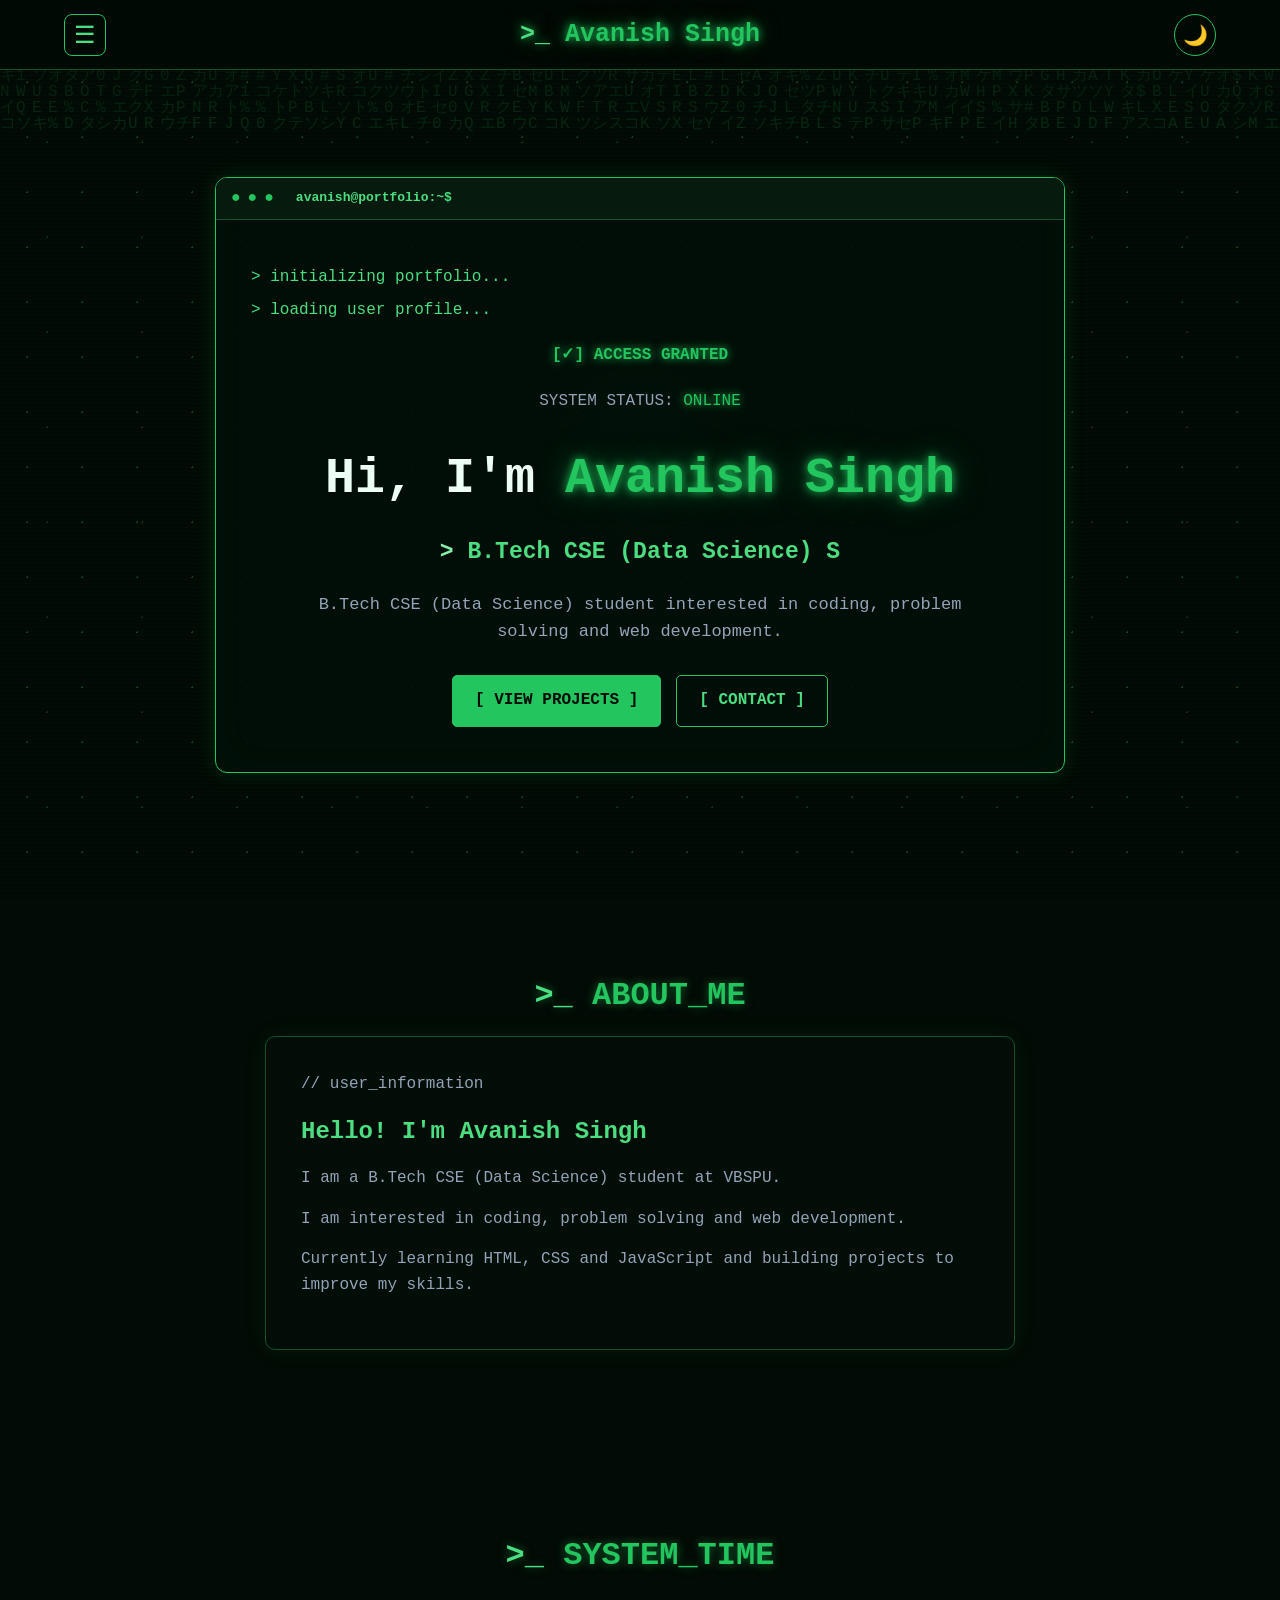
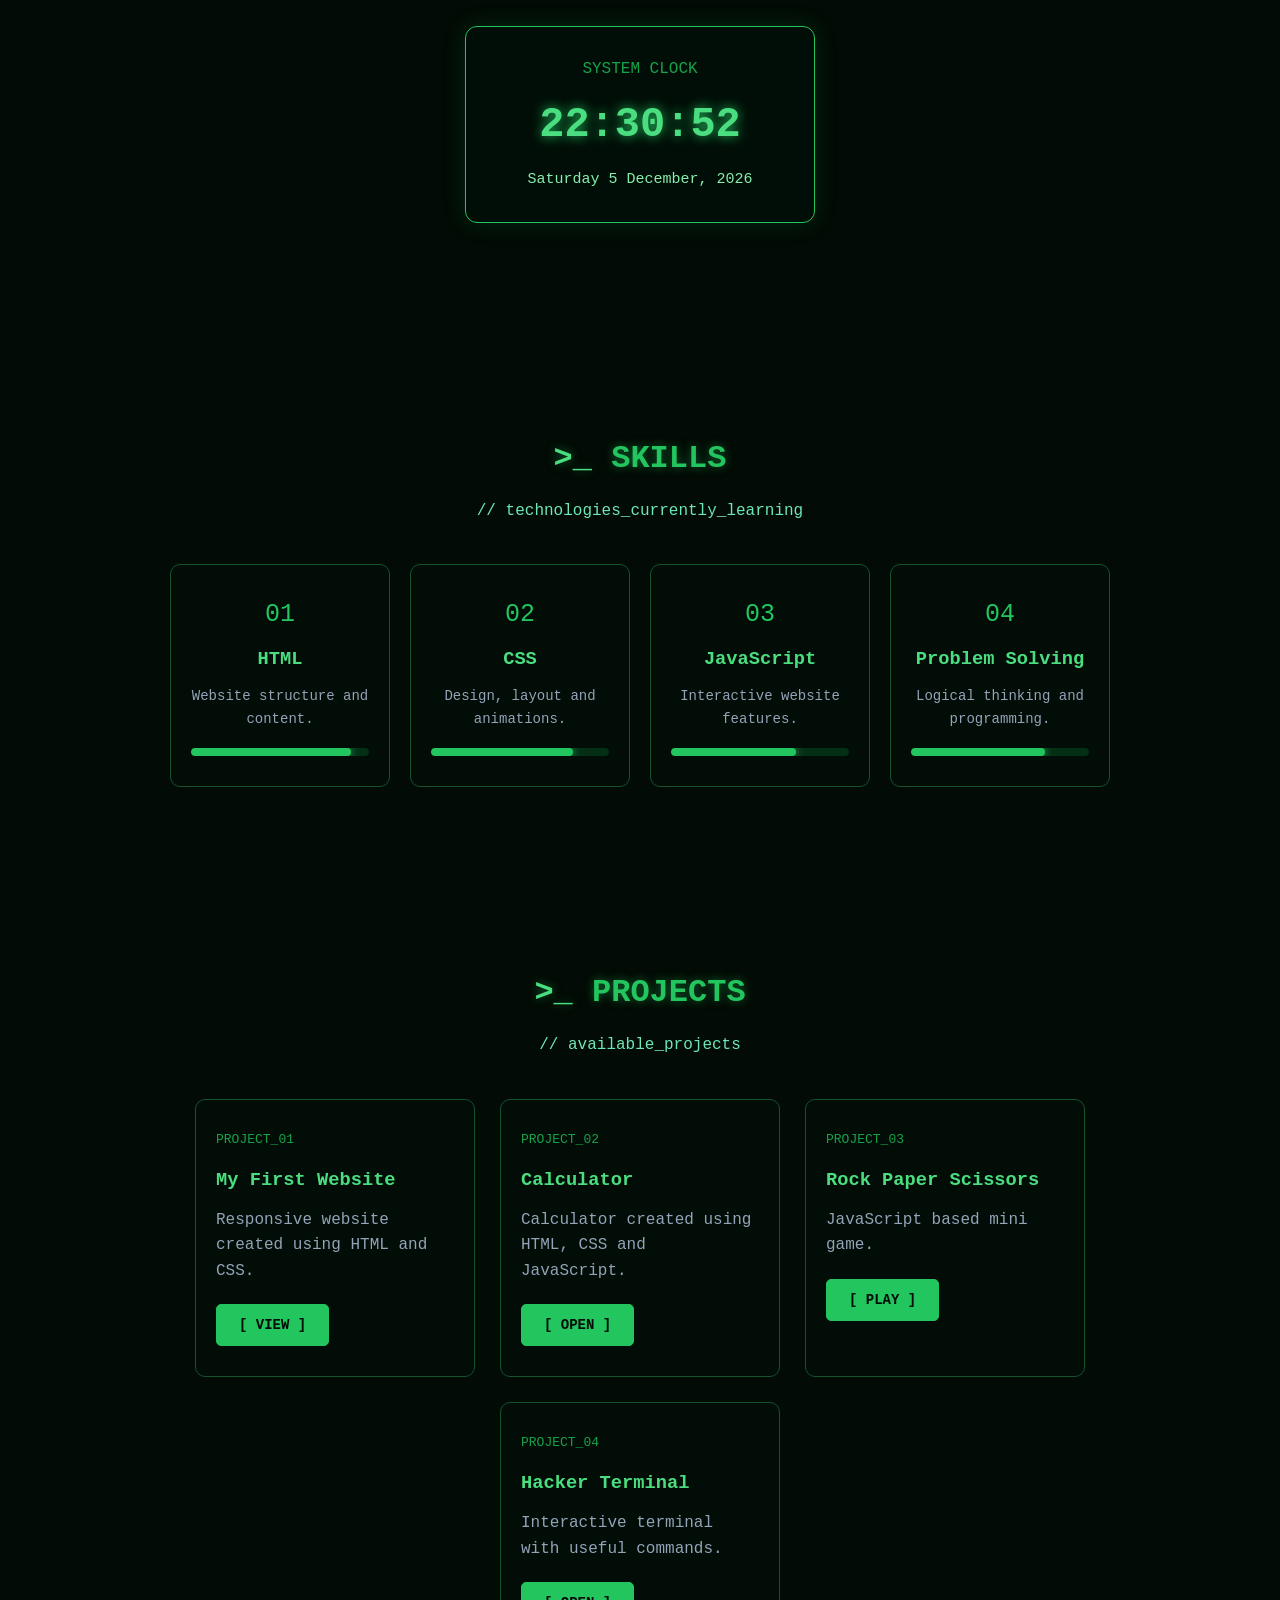
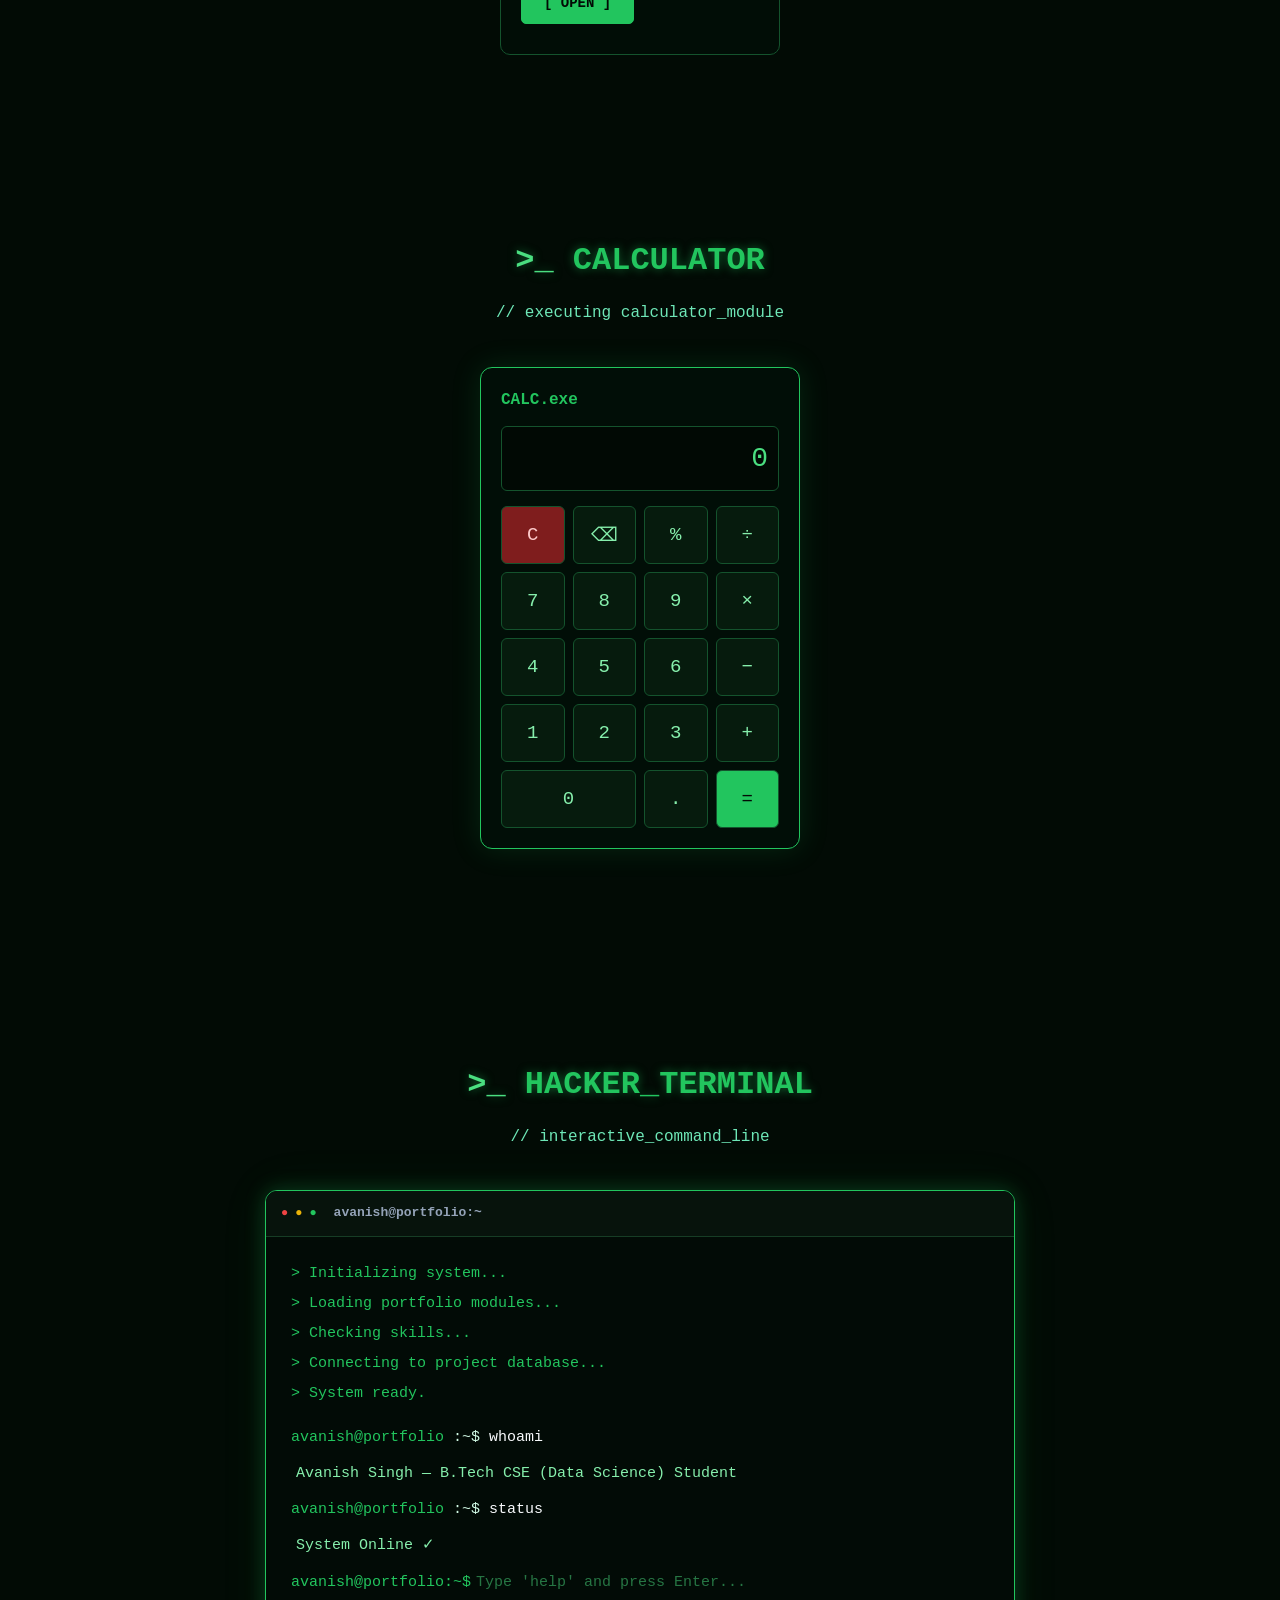
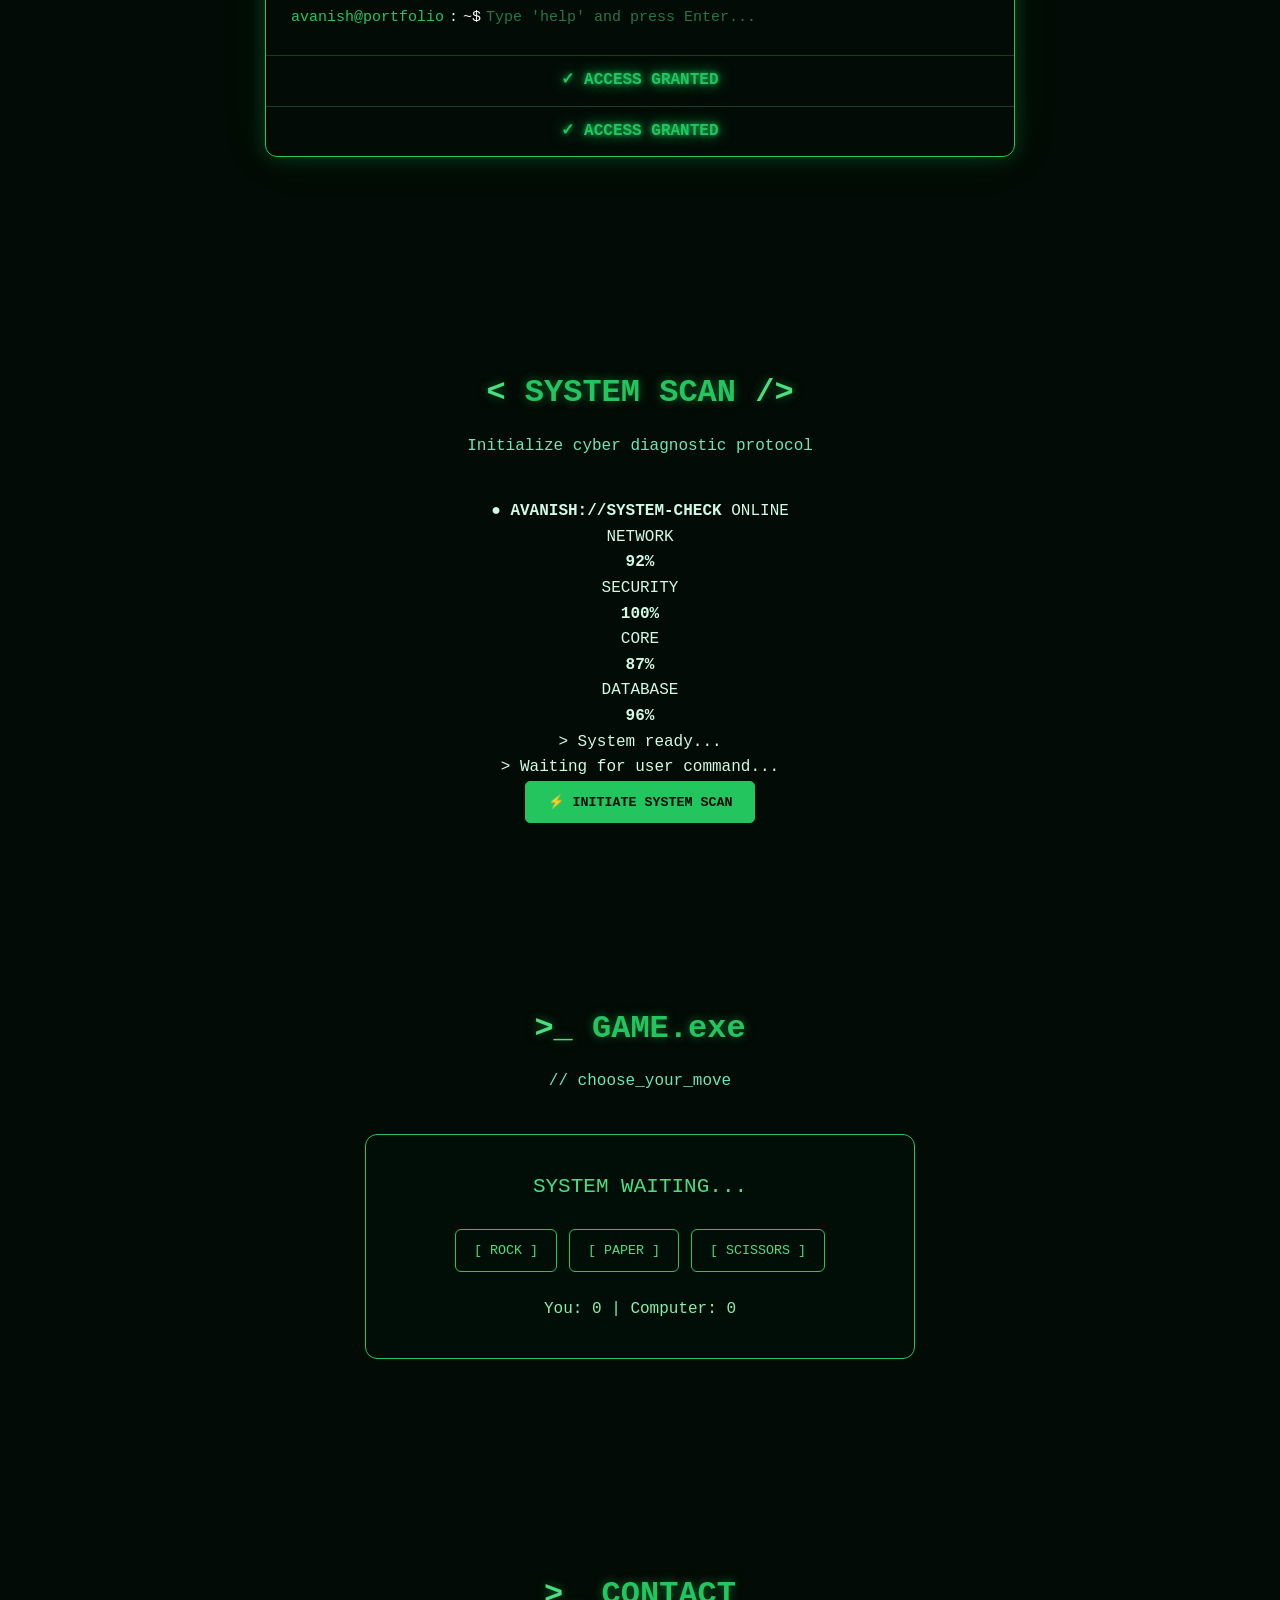
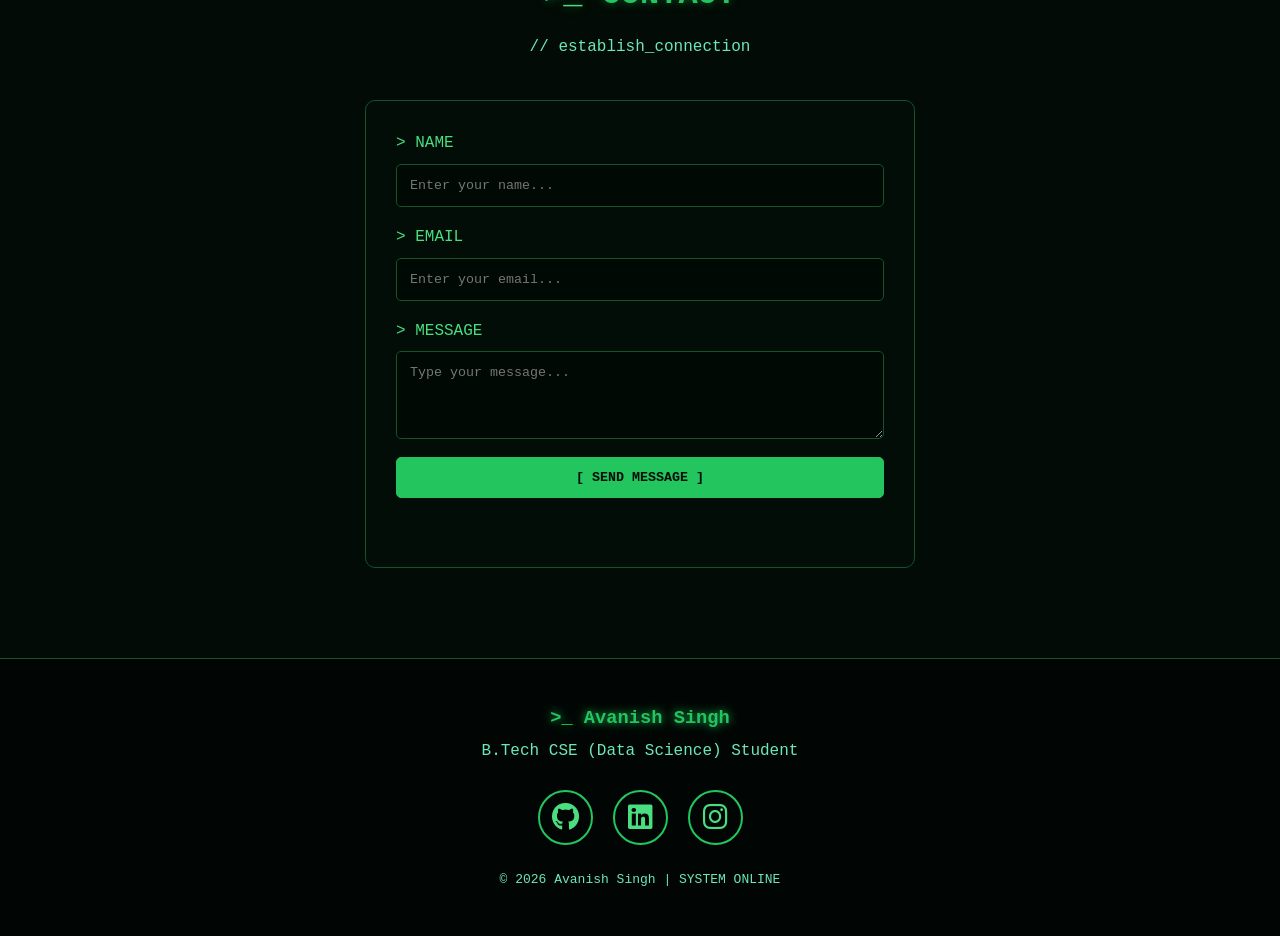
==== commit 7bf2f1ee: "Update index.html" ====
--- a/index.html
+++ b/index.html
@@ -654,7 +654,77 @@
 
     </section>
 
-
+<!-- =====================================================
+     CYBER SYSTEM SCAN
+===================================================== -->
+
+<section class="section" id="system">
+
+    <h2 class="section-header">
+        <span>&lt;</span> SYSTEM SCAN <span>/&gt;</span>
+    </h2>
+
+    <p class="section-subtitle">
+        Initialize cyber diagnostic protocol
+    </p>
+
+    <div class="system-box">
+
+        <div class="system-header">
+            <span>●</span>
+            <strong>AVANISH://SYSTEM-CHECK</strong>
+            <span class="system-status">ONLINE</span>
+        </div>
+
+        <div class="system-content">
+
+            <div class="scan-line">
+                <span>NETWORK</span>
+                <div class="scan-bar">
+                    <div class="scan-progress" data-value="92"></div>
+                </div>
+                <b>92%</b>
+            </div>
+
+            <div class="scan-line">
+                <span>SECURITY</span>
+                <div class="scan-bar">
+                    <div class="scan-progress" data-value="100"></div>
+                </div>
+                <b>100%</b>
+            </div>
+
+            <div class="scan-line">
+                <span>CORE</span>
+                <div class="scan-bar">
+                    <div class="scan-progress" data-value="87"></div>
+                </div>
+                <b>87%</b>
+            </div>
+
+            <div class="scan-line">
+                <span>DATABASE</span>
+                <div class="scan-bar">
+                    <div class="scan-progress" data-value="96"></div>
+                </div>
+                <b>96%</b>
+            </div>
+
+            <div id="scan-output">
+                <p>&gt; System ready...</p>
+                <p>&gt; Waiting for user command...</p>
+            </div>
+
+            <button id="scanBtn" class="btn">
+                ⚡ INITIATE SYSTEM SCAN
+            </button>
+
+        </div>
+
+    </div>
+
+</section>
+    
     <!-- ================= GAME ================= -->
 
     <section id="game" class="section">
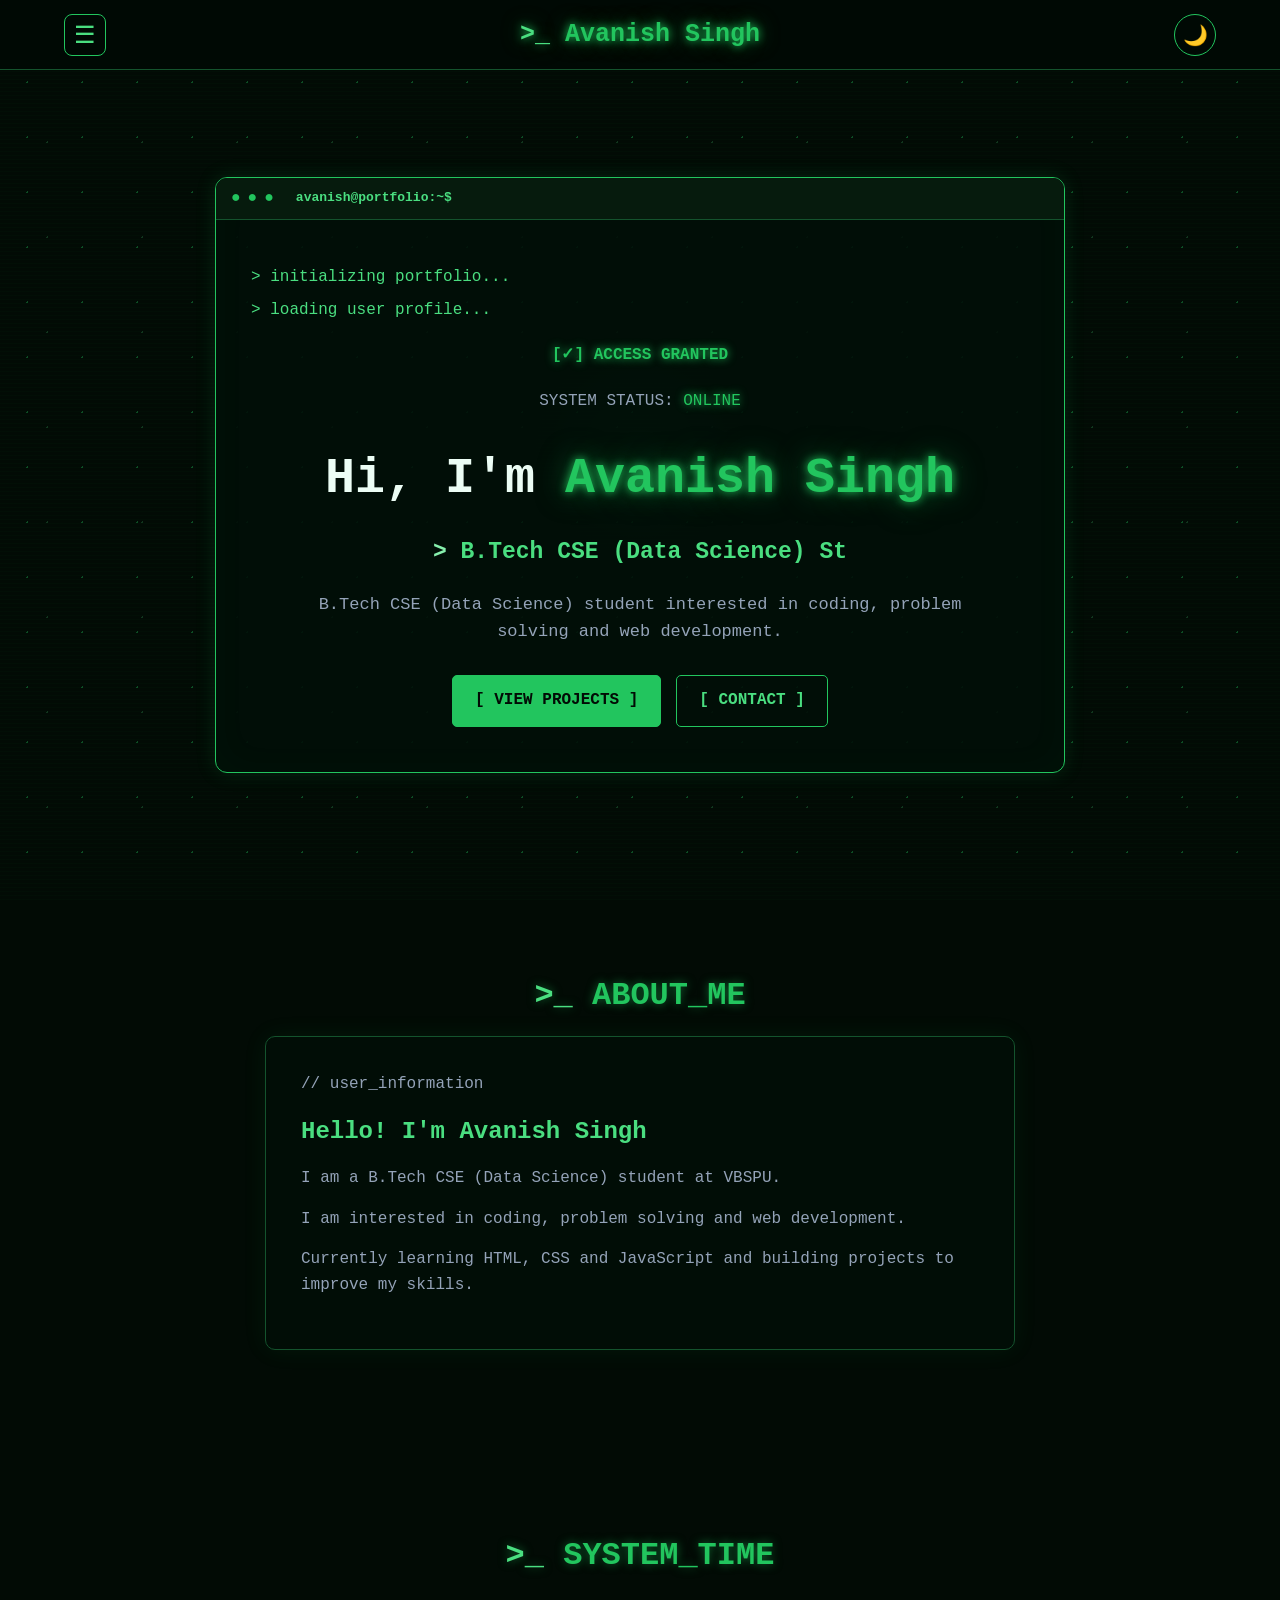
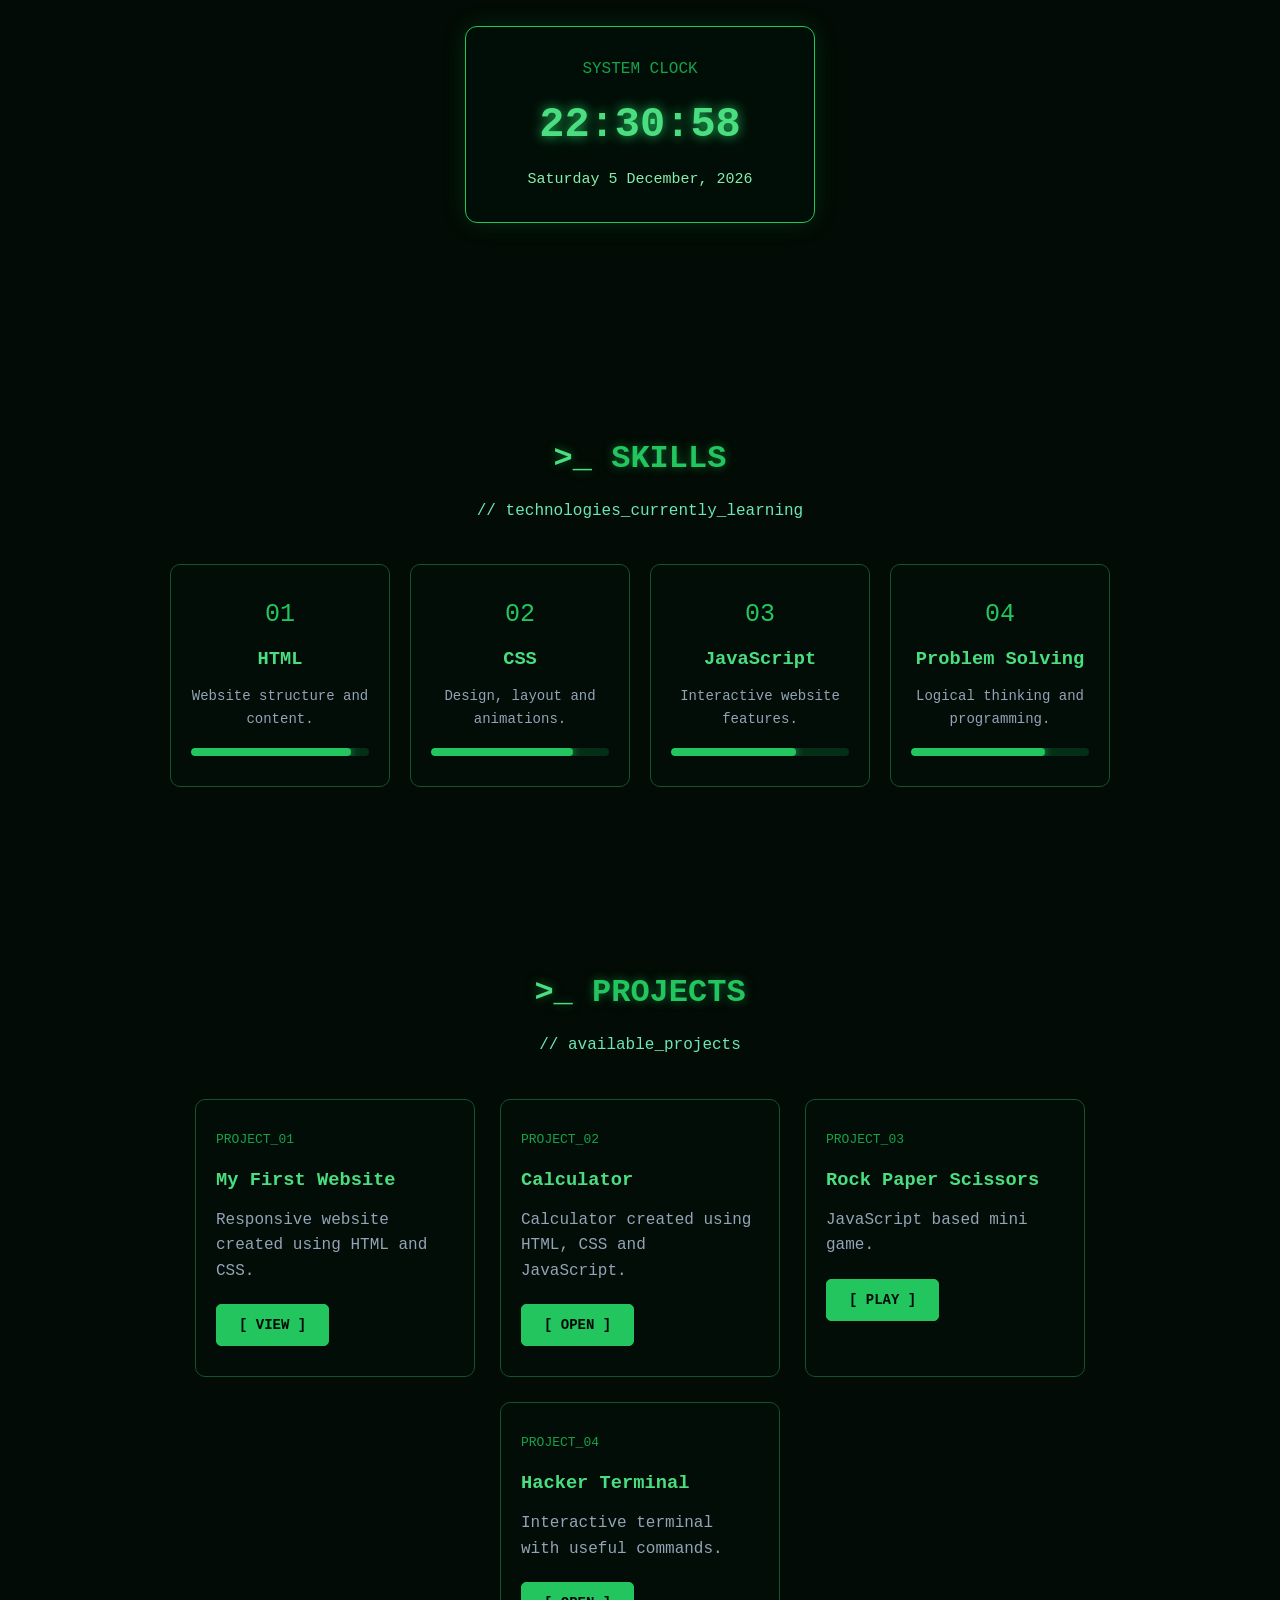
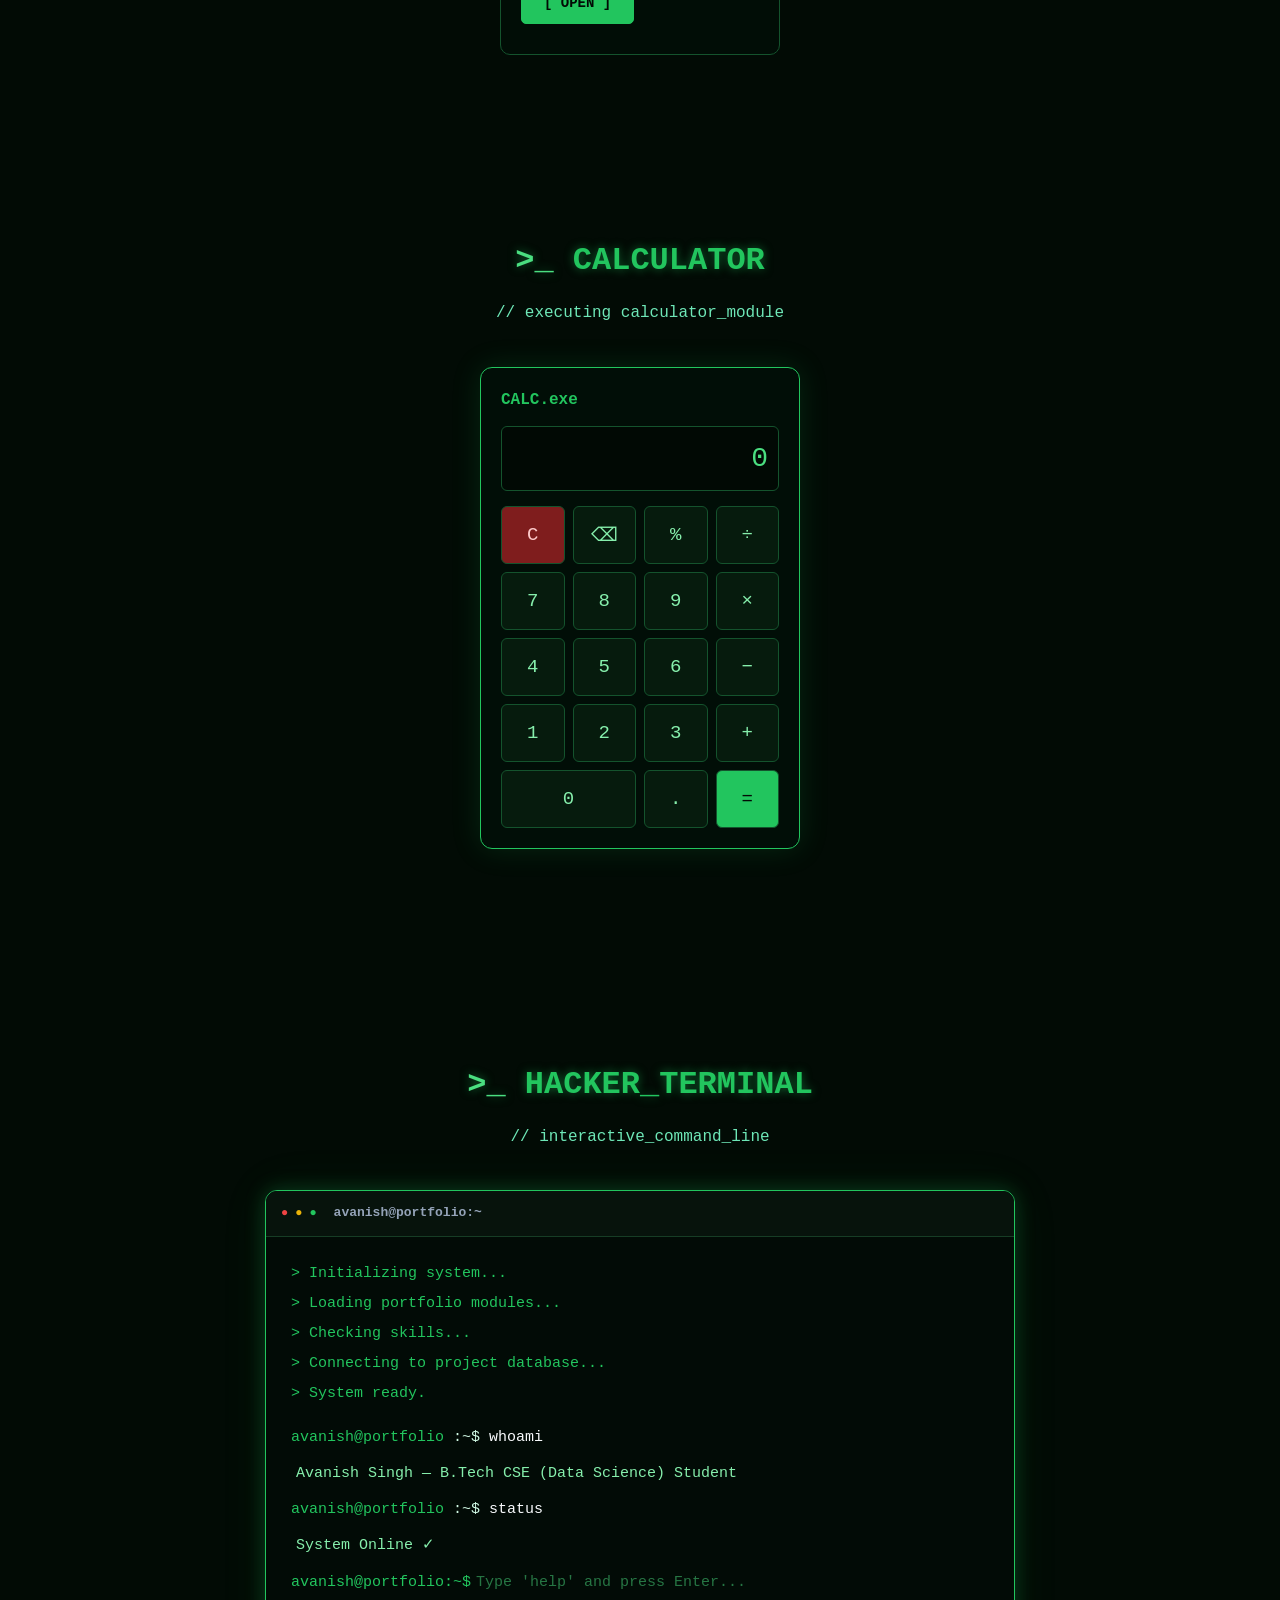
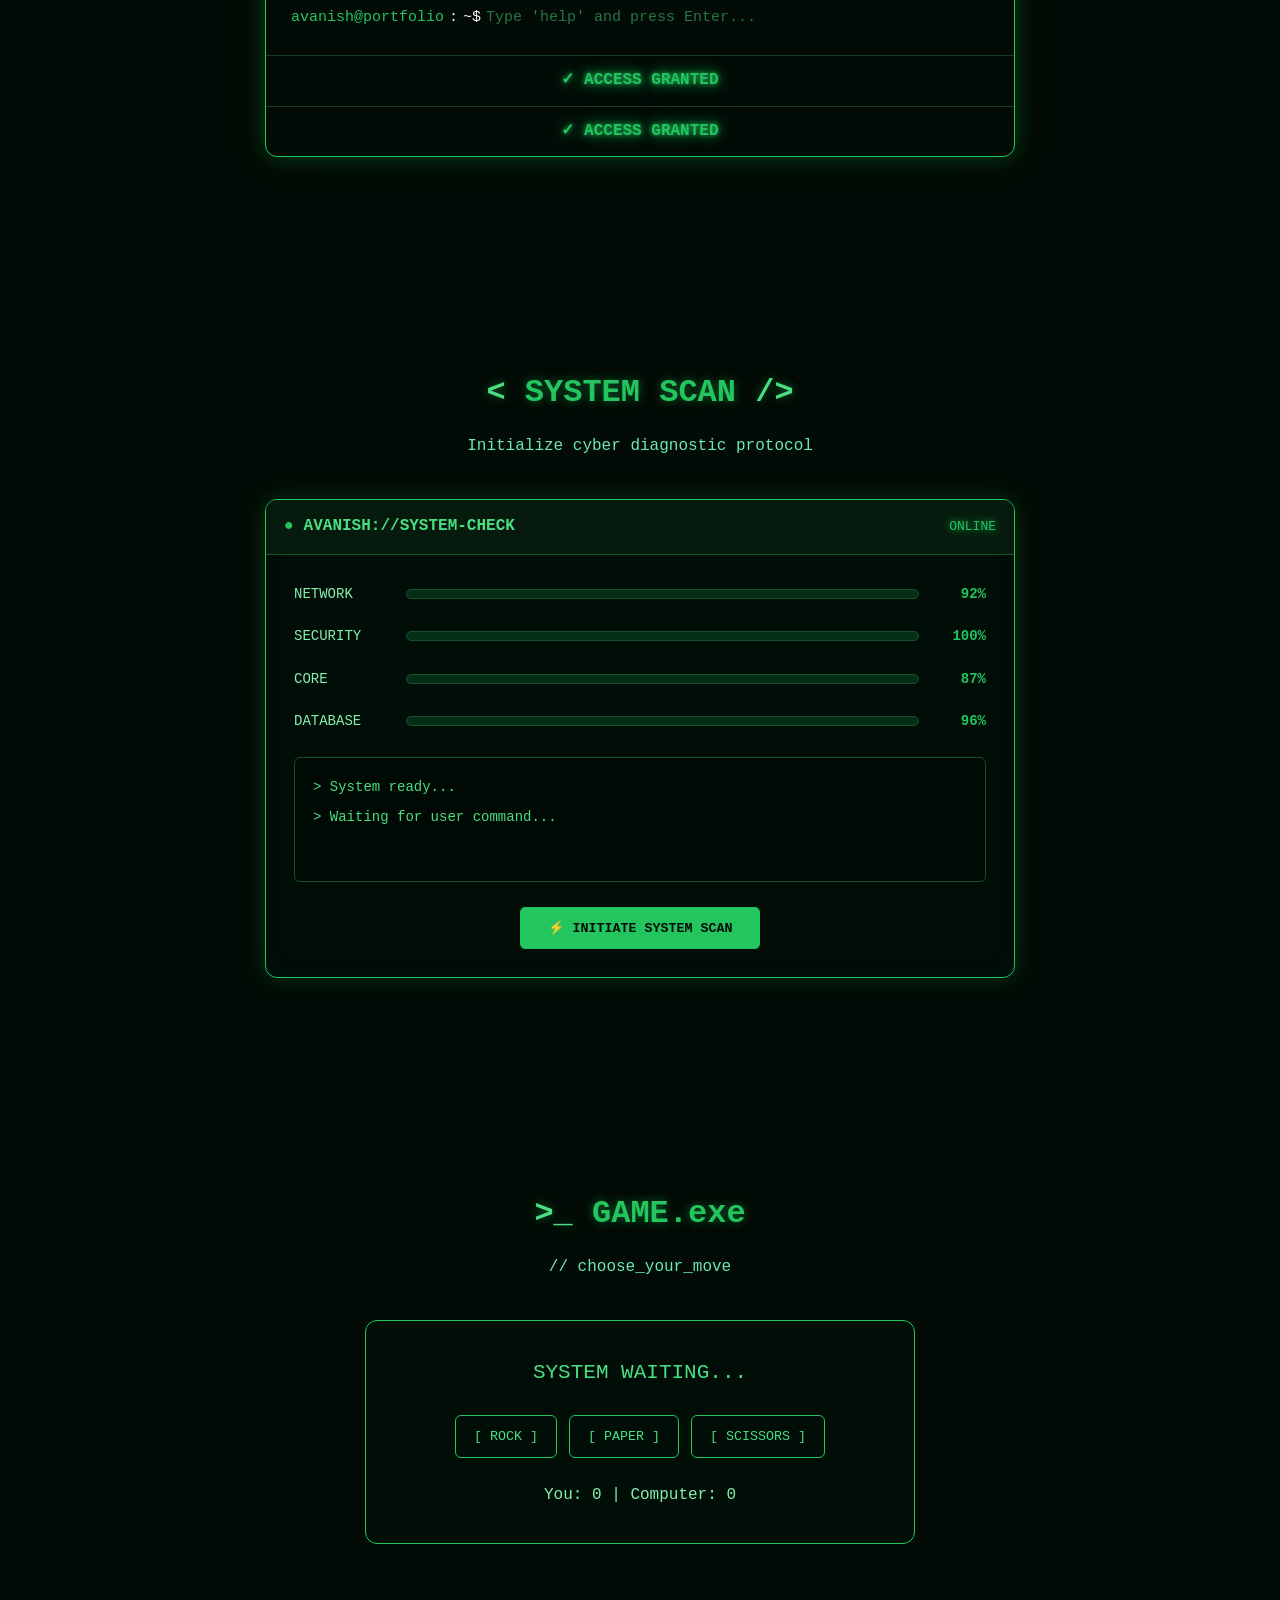
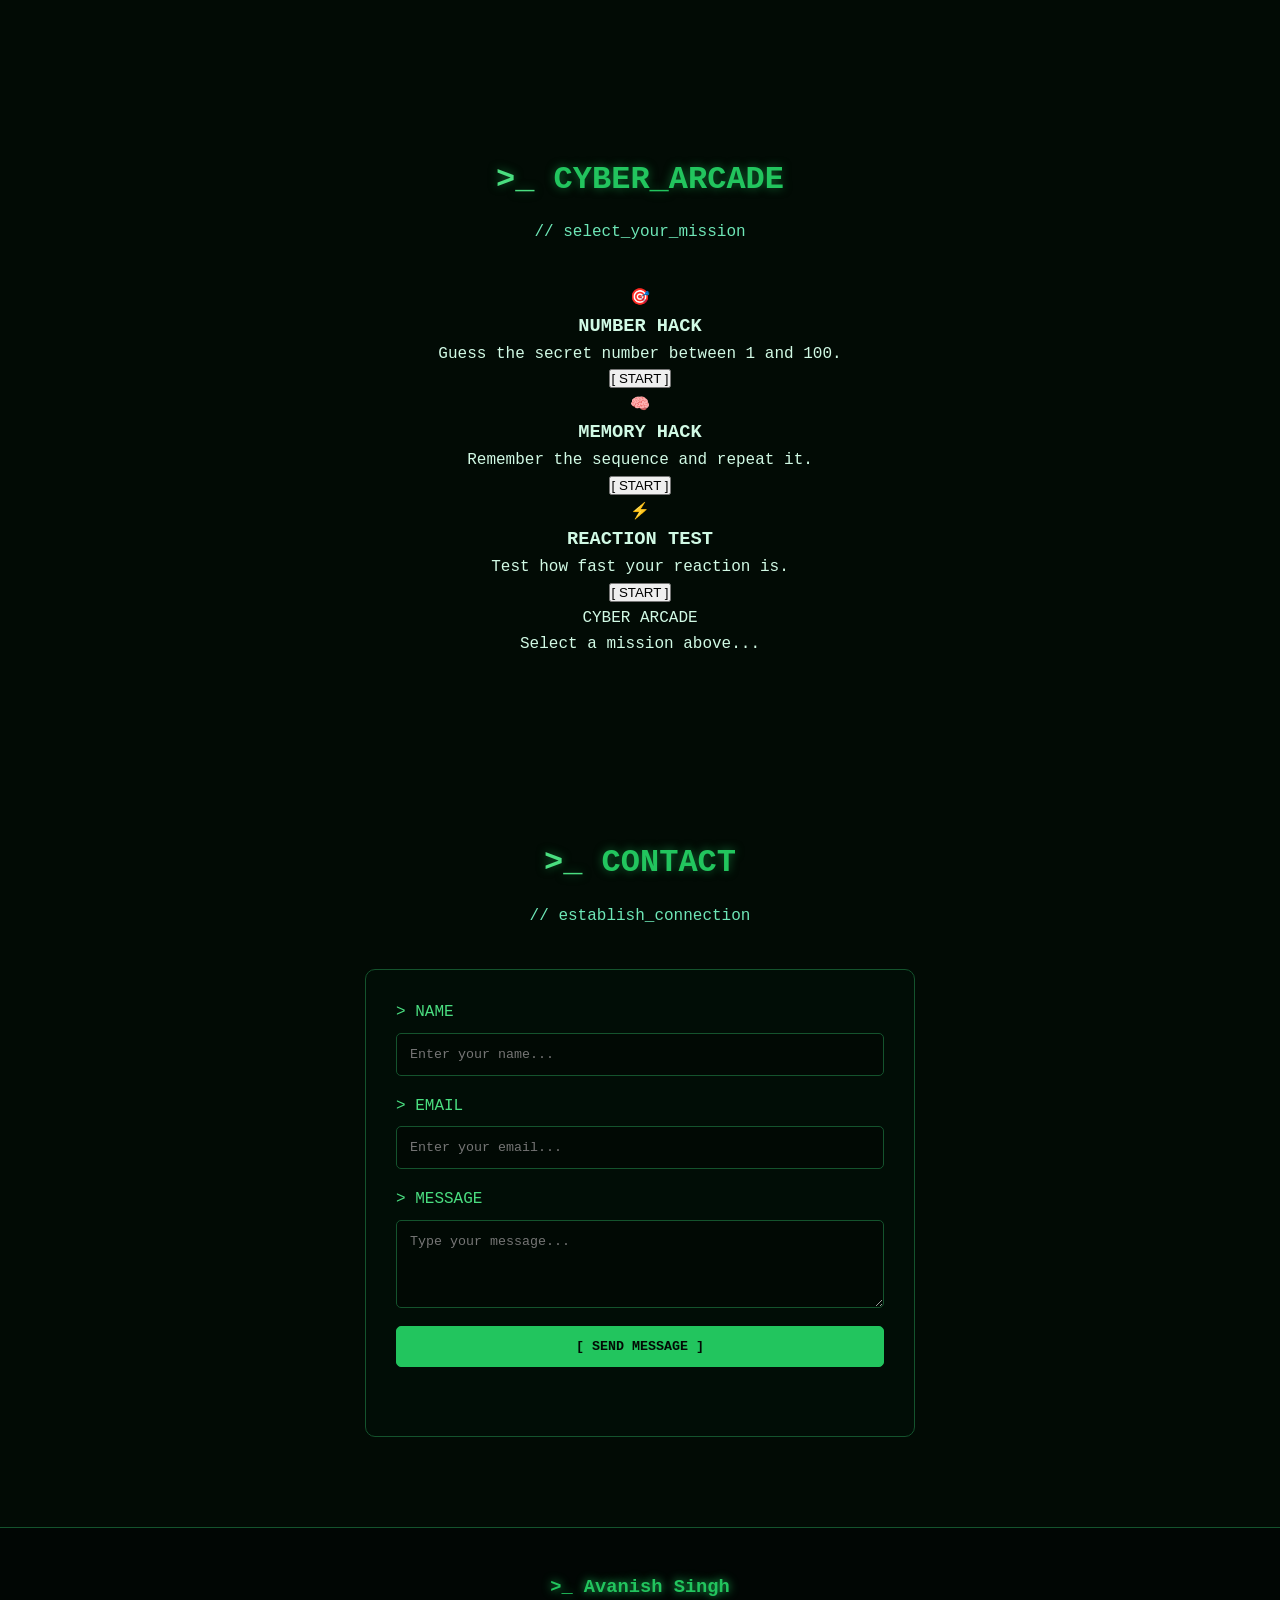
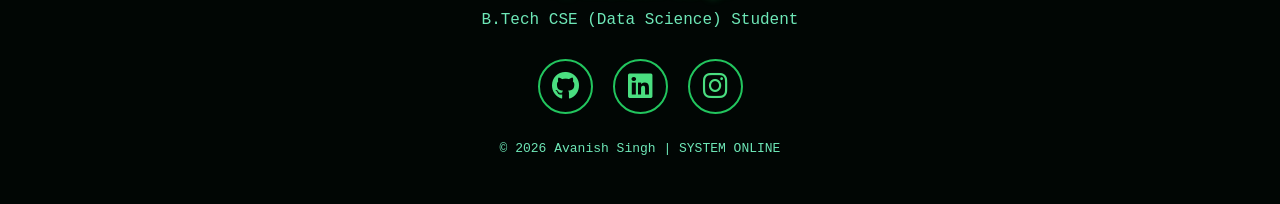
==== commit 9371f105: "Update index.html" ====
--- a/index.html
+++ b/index.html
@@ -52,6 +52,7 @@
             <a href="#calculator">CALCULATOR</a>
             <a href="#terminal">TERMINAL</a>
             <a href="#game">GAME</a>
+            <a href="#arcade">ARCADE</a>
             <a href="#contact">CONTACT</a>
 
         </div>
@@ -777,7 +778,95 @@
 
     </section>
 
-
+<!-- ================= CYBER ARCADE ================= -->
+
+<section id="arcade" class="section">
+
+    <div class="section-header">
+        <span>&gt;_</span>
+        CYBER_ARCADE
+    </div>
+
+    <p class="section-subtitle">
+        // select_your_mission
+    </p>
+
+    <div class="arcade-container">
+
+        <!-- NUMBER GUESS -->
+        <div class="arcade-card">
+
+            <div class="arcade-icon">🎯</div>
+
+            <h3>NUMBER HACK</h3>
+
+            <p>
+                Guess the secret number between 1 and 100.
+            </p>
+
+            <button onclick="startGuessGame()">
+                [ START ]
+            </button>
+
+        </div>
+
+
+        <!-- MEMORY GAME -->
+        <div class="arcade-card">
+
+            <div class="arcade-icon">🧠</div>
+
+            <h3>MEMORY HACK</h3>
+
+            <p>
+                Remember the sequence and repeat it.
+            </p>
+
+            <button onclick="startMemoryGame()">
+                [ START ]
+            </button>
+
+        </div>
+
+
+        <!-- REACTION GAME -->
+        <div class="arcade-card">
+
+            <div class="arcade-icon">⚡</div>
+
+            <h3>REACTION TEST</h3>
+
+            <p>
+                Test how fast your reaction is.
+            </p>
+
+            <button onclick="startReactionGame()">
+                [ START ]
+            </button>
+
+        </div>
+
+    </div>
+
+
+    <!-- GAME AREA -->
+
+    <div id="arcadeGame" class="arcade-game">
+
+        <div id="arcadeTitle">
+            CYBER ARCADE
+        </div>
+
+        <p id="arcadeMessage">
+            Select a mission above...
+        </p>
+
+        <div id="arcadeControls"></div>
+
+    </div>
+
+</section>
+    
     <!-- ================= CONTACT ================= -->
 
     <section id="contact" class="section">
--- a/style.css
+++ b/style.css
@@ -1664,3 +1664,290 @@
     }
 
 }
+/* =====================================================
+   CYBER SYSTEM SCAN
+===================================================== */
+
+.system-box {
+    width: 90%;
+    max-width: 750px;
+
+    margin: 30px auto;
+
+    background: rgba(2, 15, 8, .92);
+
+    border: 1px solid #22c55e;
+
+    border-radius: 12px;
+
+    overflow: hidden;
+
+    text-align: left;
+
+    box-shadow:
+        0 0 25px rgba(34, 197, 94, .2),
+        inset 0 0 30px rgba(34, 197, 94, .03);
+}
+
+
+/* System Header */
+
+.system-header {
+    display: flex;
+
+    align-items: center;
+
+    gap: 10px;
+
+    padding: 14px 18px;
+
+    background: #061b0d;
+
+    border-bottom: 1px solid #14532d;
+
+    color: #4ade80;
+}
+
+.system-header > span:first-child {
+    color: #22c55e;
+
+    animation: systemPulse 1s infinite;
+}
+
+.system-status {
+    margin-left: auto;
+
+    color: #22c55e;
+
+    font-size: 13px;
+
+    text-shadow: 0 0 8px #22c55e;
+}
+
+
+/* System Content */
+
+.system-content {
+    padding: 28px;
+}
+
+
+/* Scan Lines */
+
+.scan-line {
+    display: grid;
+
+    grid-template-columns: 100px 1fr 55px;
+
+    align-items: center;
+
+    gap: 12px;
+
+    margin-bottom: 20px;
+
+    color: #86efac;
+
+    font-size: 14px;
+}
+
+.scan-line b {
+    color: #22c55e;
+
+    text-align: right;
+}
+
+
+/* Progress Bar */
+
+.scan-bar {
+    height: 10px;
+
+    background: #052e16;
+
+    border: 1px solid #14532d;
+
+    border-radius: 20px;
+
+    overflow: hidden;
+}
+
+.scan-progress {
+    width: 0;
+
+    height: 100%;
+
+    background: #22c55e;
+
+    border-radius: 20px;
+
+    box-shadow:
+        0 0 10px #22c55e;
+
+    transition: width 1.5s ease;
+}
+
+
+/* Scan Output */
+
+#scan-output {
+    min-height: 125px;
+
+    margin: 25px 0;
+
+    padding: 18px;
+
+    background: #010904;
+
+    border: 1px solid #14532d;
+
+    border-radius: 6px;
+
+    color: #4ade80;
+
+    font-family: "Courier New", monospace;
+
+    font-size: 14px;
+
+    overflow: hidden;
+}
+
+#scan-output p {
+    margin-bottom: 7px;
+}
+
+.scan-success {
+    color: #22c55e;
+
+    font-weight: bold;
+
+    text-shadow:
+        0 0 8px #22c55e,
+        0 0 18px rgba(34, 197, 94, .5);
+}
+
+.scan-warning {
+    color: #facc15;
+}
+
+
+/* Scan Button */
+
+#scanBtn {
+    display: block;
+
+    margin: 20px auto 0;
+
+    min-width: 240px;
+}
+
+#scanBtn.scanning {
+    background: transparent;
+
+    color: #4ade80;
+
+    cursor: wait;
+
+    animation: scanButtonGlow 1s infinite alternate;
+}
+
+
+/* Animations */
+
+@keyframes systemPulse {
+
+    0%,
+    100% {
+        opacity: 1;
+
+        text-shadow:
+            0 0 5px #22c55e;
+    }
+
+    50% {
+        opacity: .35;
+
+        text-shadow: none;
+    }
+}
+
+@keyframes scanButtonGlow {
+
+    from {
+        box-shadow:
+            0 0 5px #22c55e;
+    }
+
+    to {
+        box-shadow:
+            0 0 25px #22c55e;
+    }
+}
+
+
+/* =====================================================
+   SYSTEM SCAN - LIGHT MODE
+===================================================== */
+
+body.light-mode .system-box {
+    background: rgba(255, 255, 255, .95);
+
+    border-color: #86efac;
+}
+
+body.light-mode .system-header {
+    background: #d1fae5;
+
+    border-color: #86efac;
+}
+
+body.light-mode .scan-bar {
+    background: #dcfce7;
+
+    border-color: #86efac;
+}
+
+body.light-mode #scan-output {
+    background: #f0fdf4;
+
+    border-color: #86efac;
+}
+
+
+/* =====================================================
+   SYSTEM SCAN - MOBILE
+===================================================== */
+
+@media (max-width: 600px) {
+
+    .system-box {
+        width: 100%;
+    }
+
+    .system-content {
+        padding: 20px 15px;
+    }
+
+    .system-header {
+        font-size: 12px;
+    }
+
+    .scan-line {
+        grid-template-columns: 75px 1fr 45px;
+
+        gap: 8px;
+
+        font-size: 12px;
+    }
+
+    #scan-output {
+        font-size: 12px;
+
+        min-height: 140px;
+    }
+
+    #scanBtn {
+        width: 100%;
+
+        min-width: 0;
+    }
+}
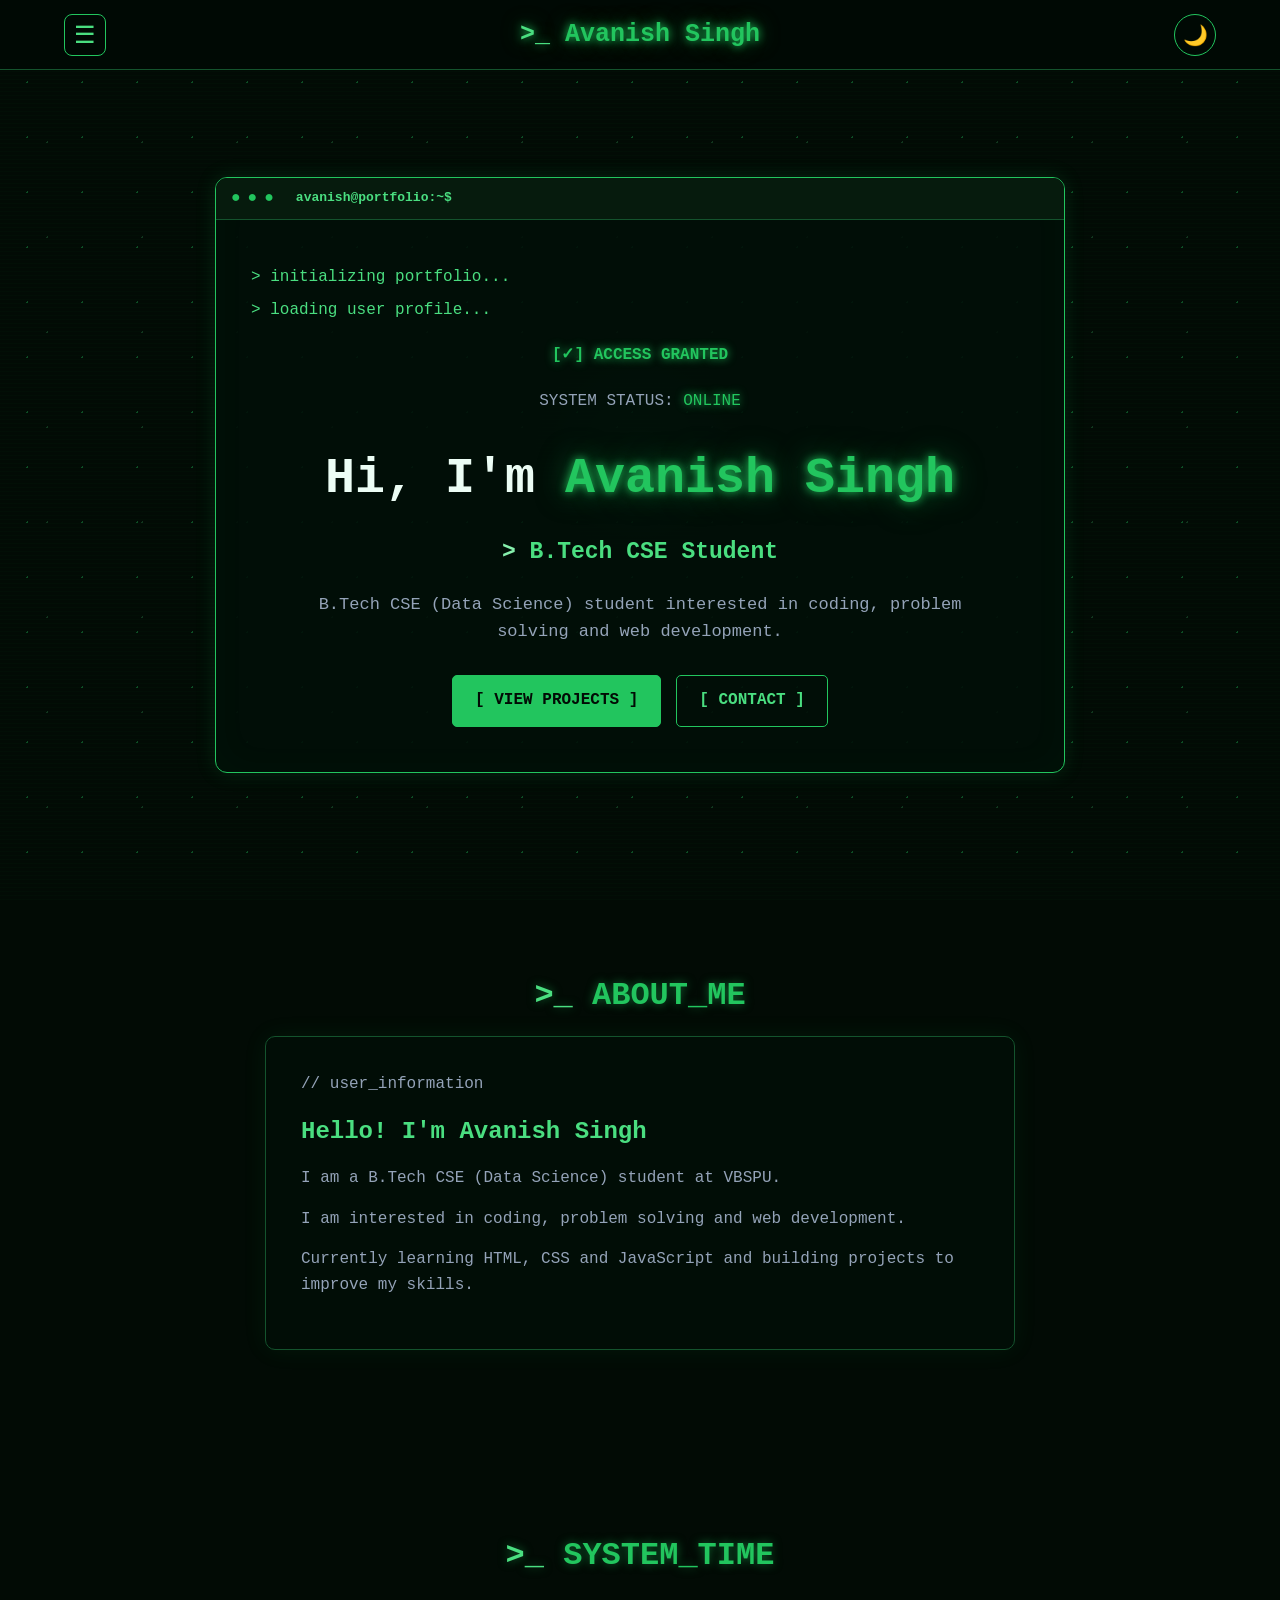
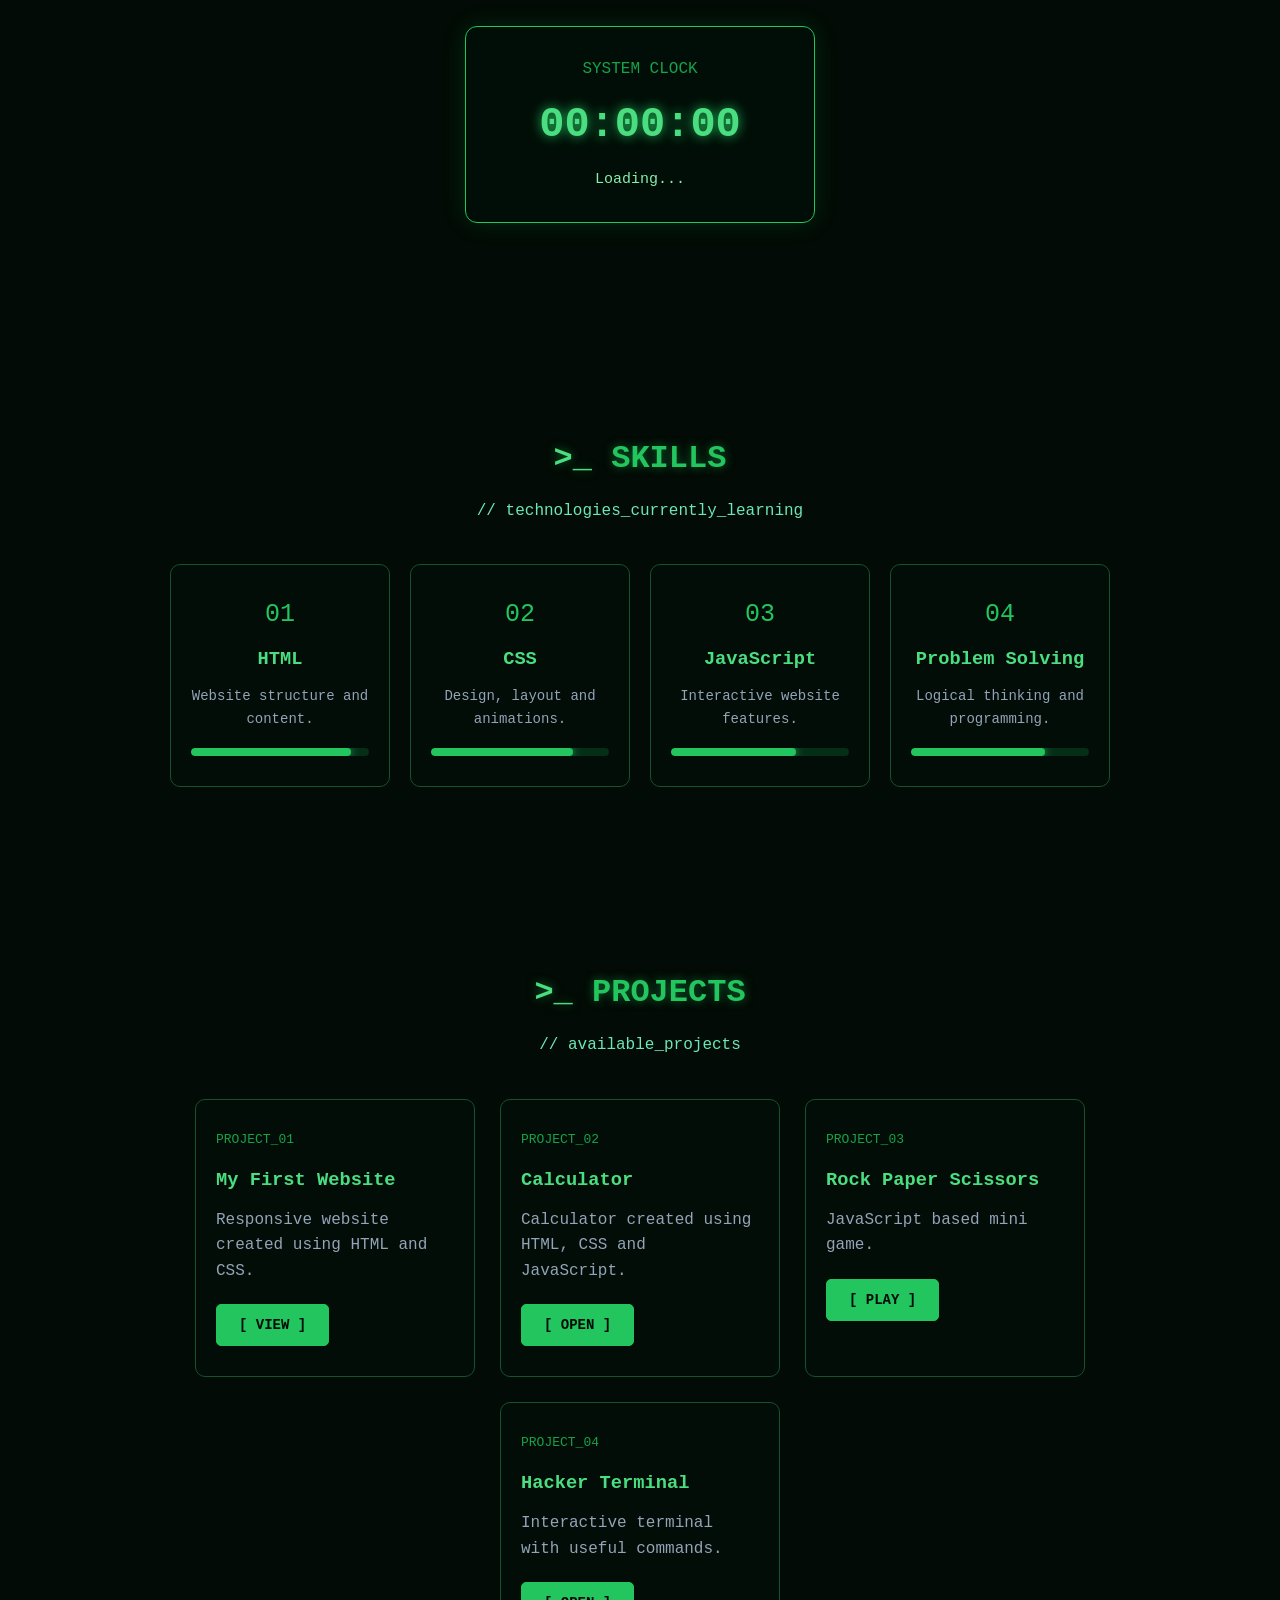
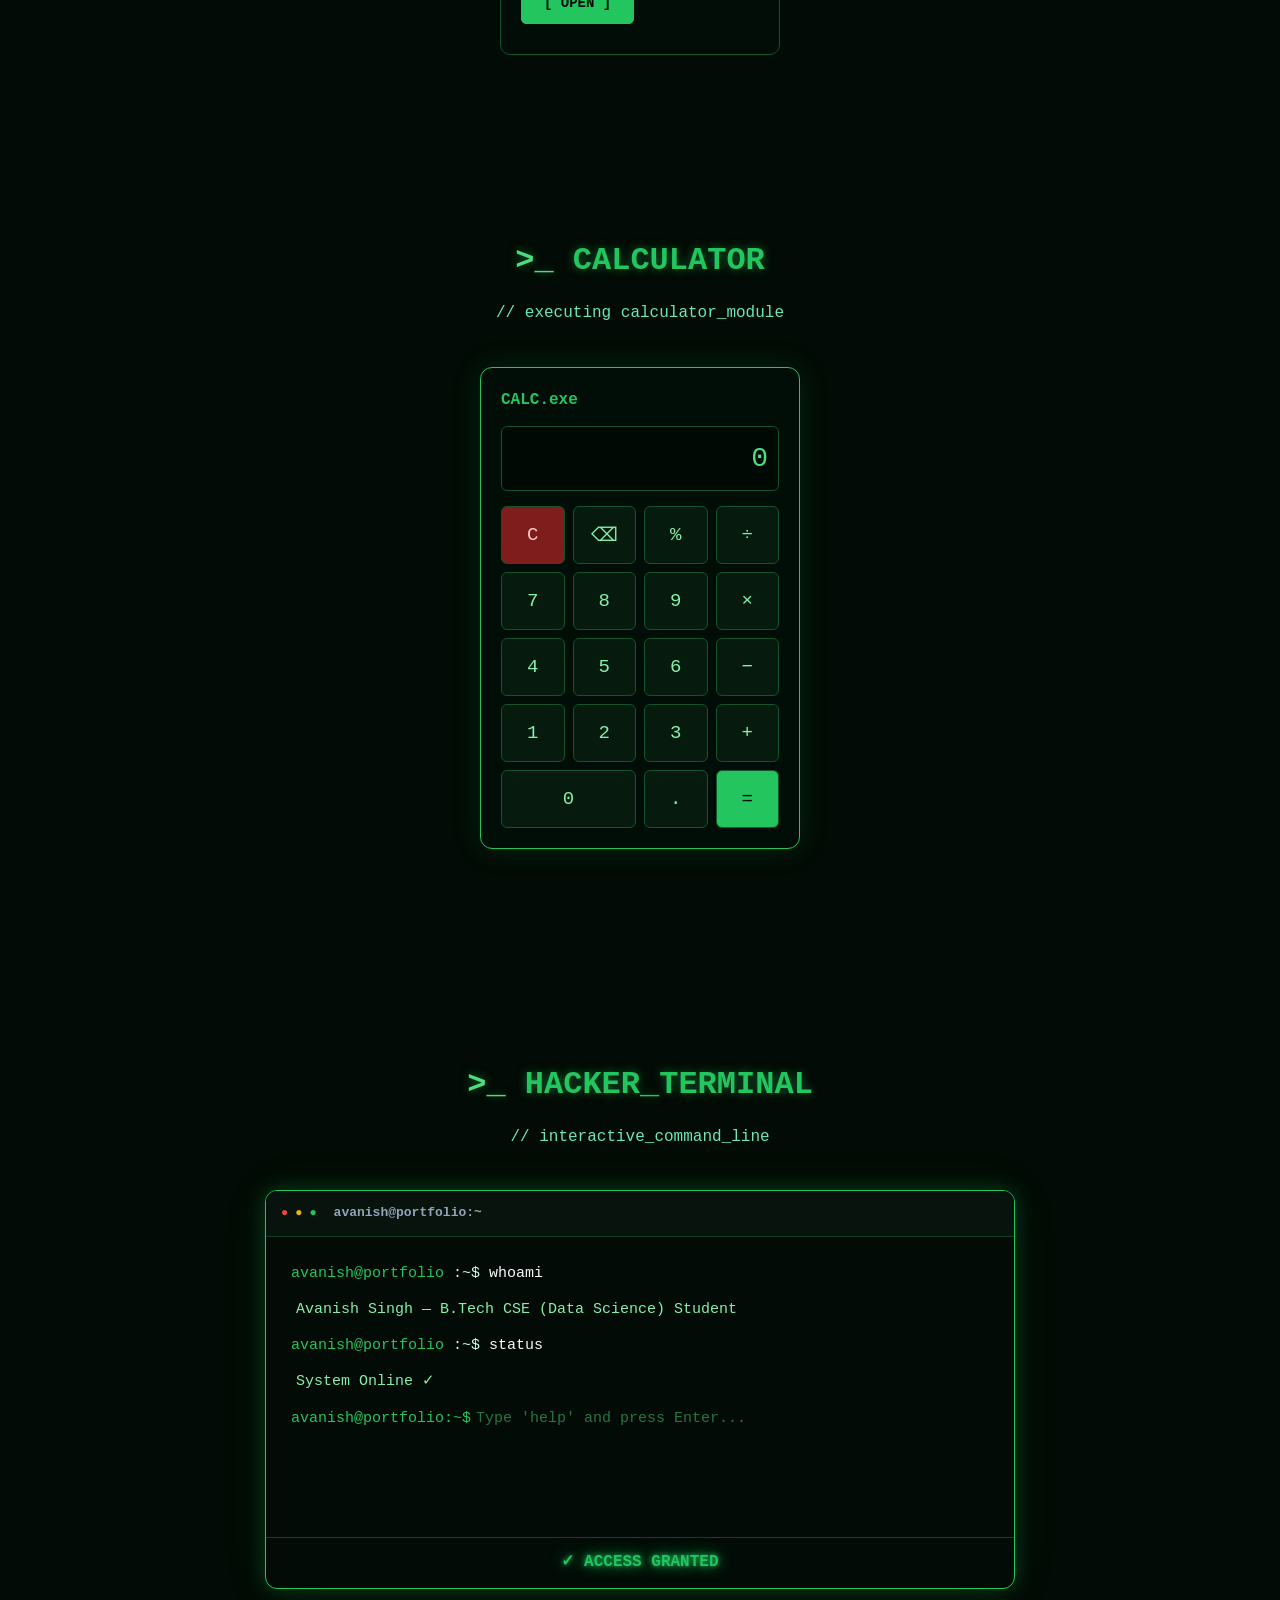
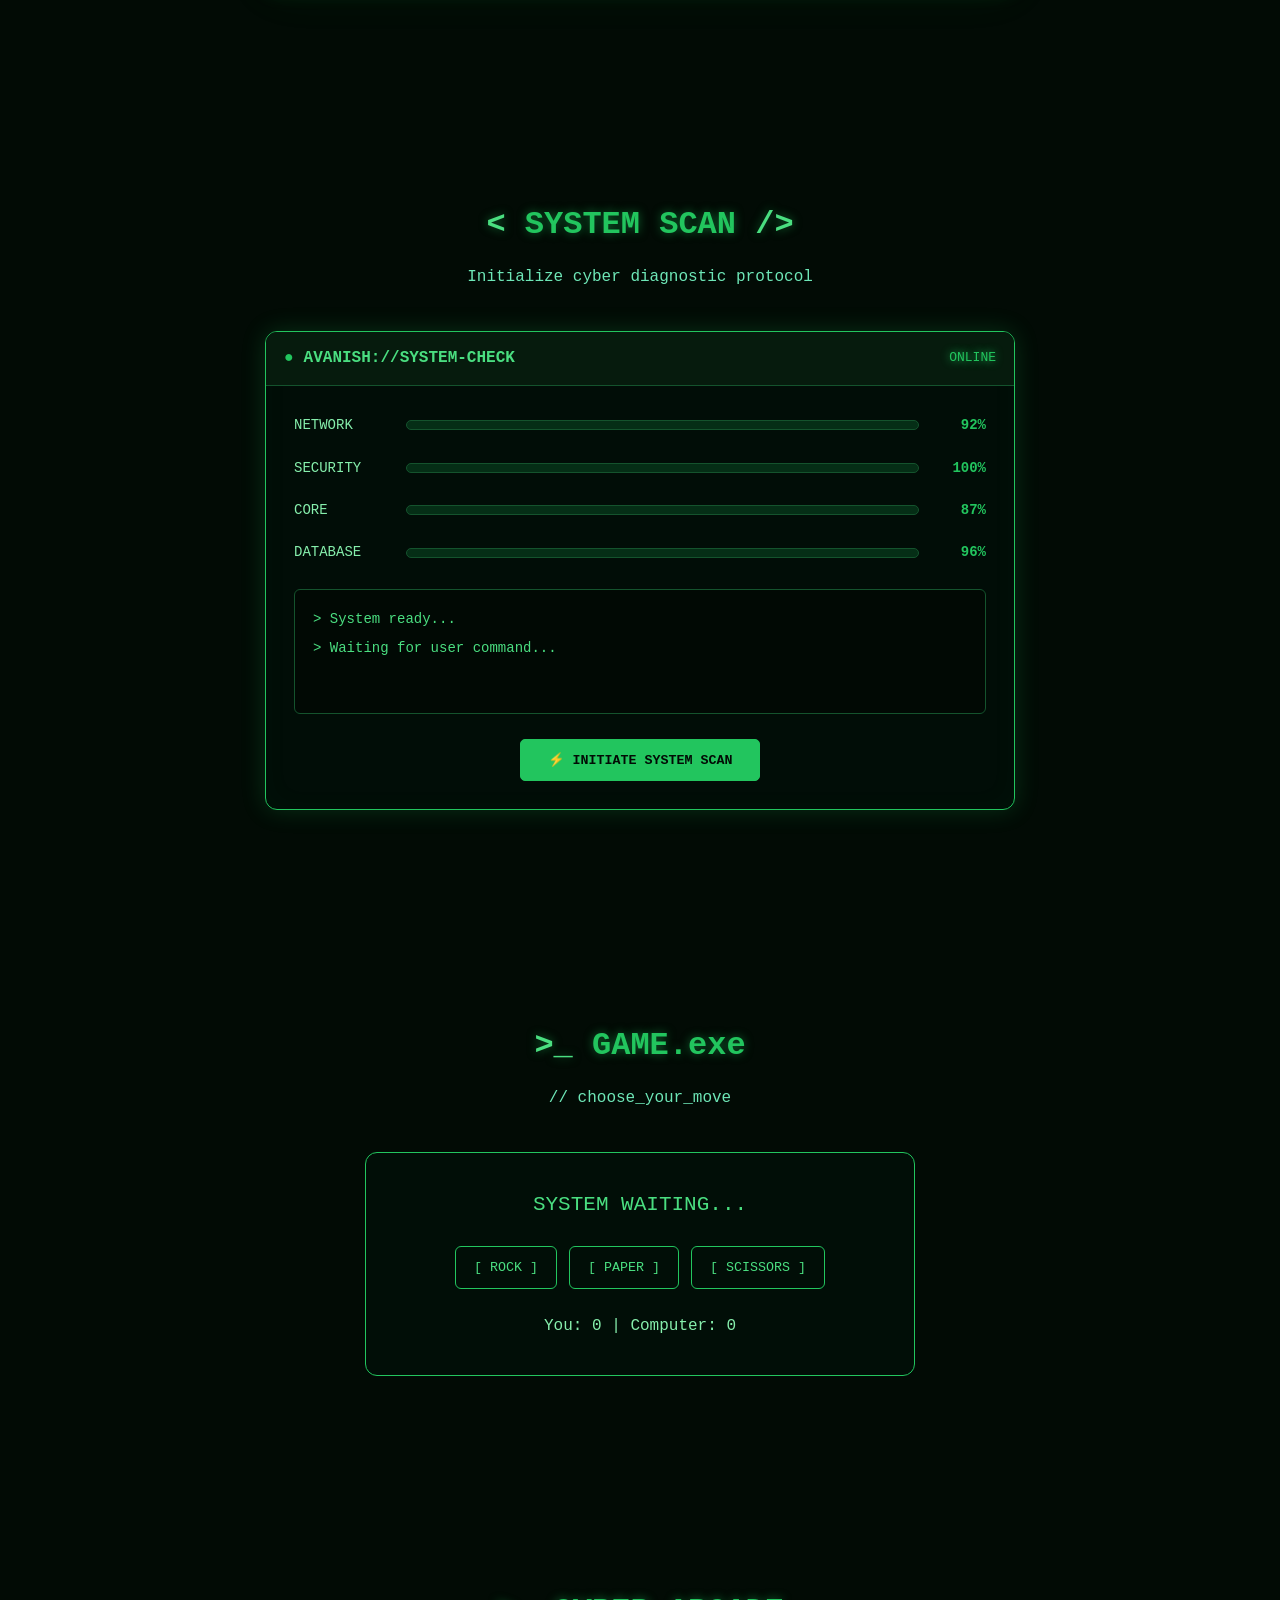
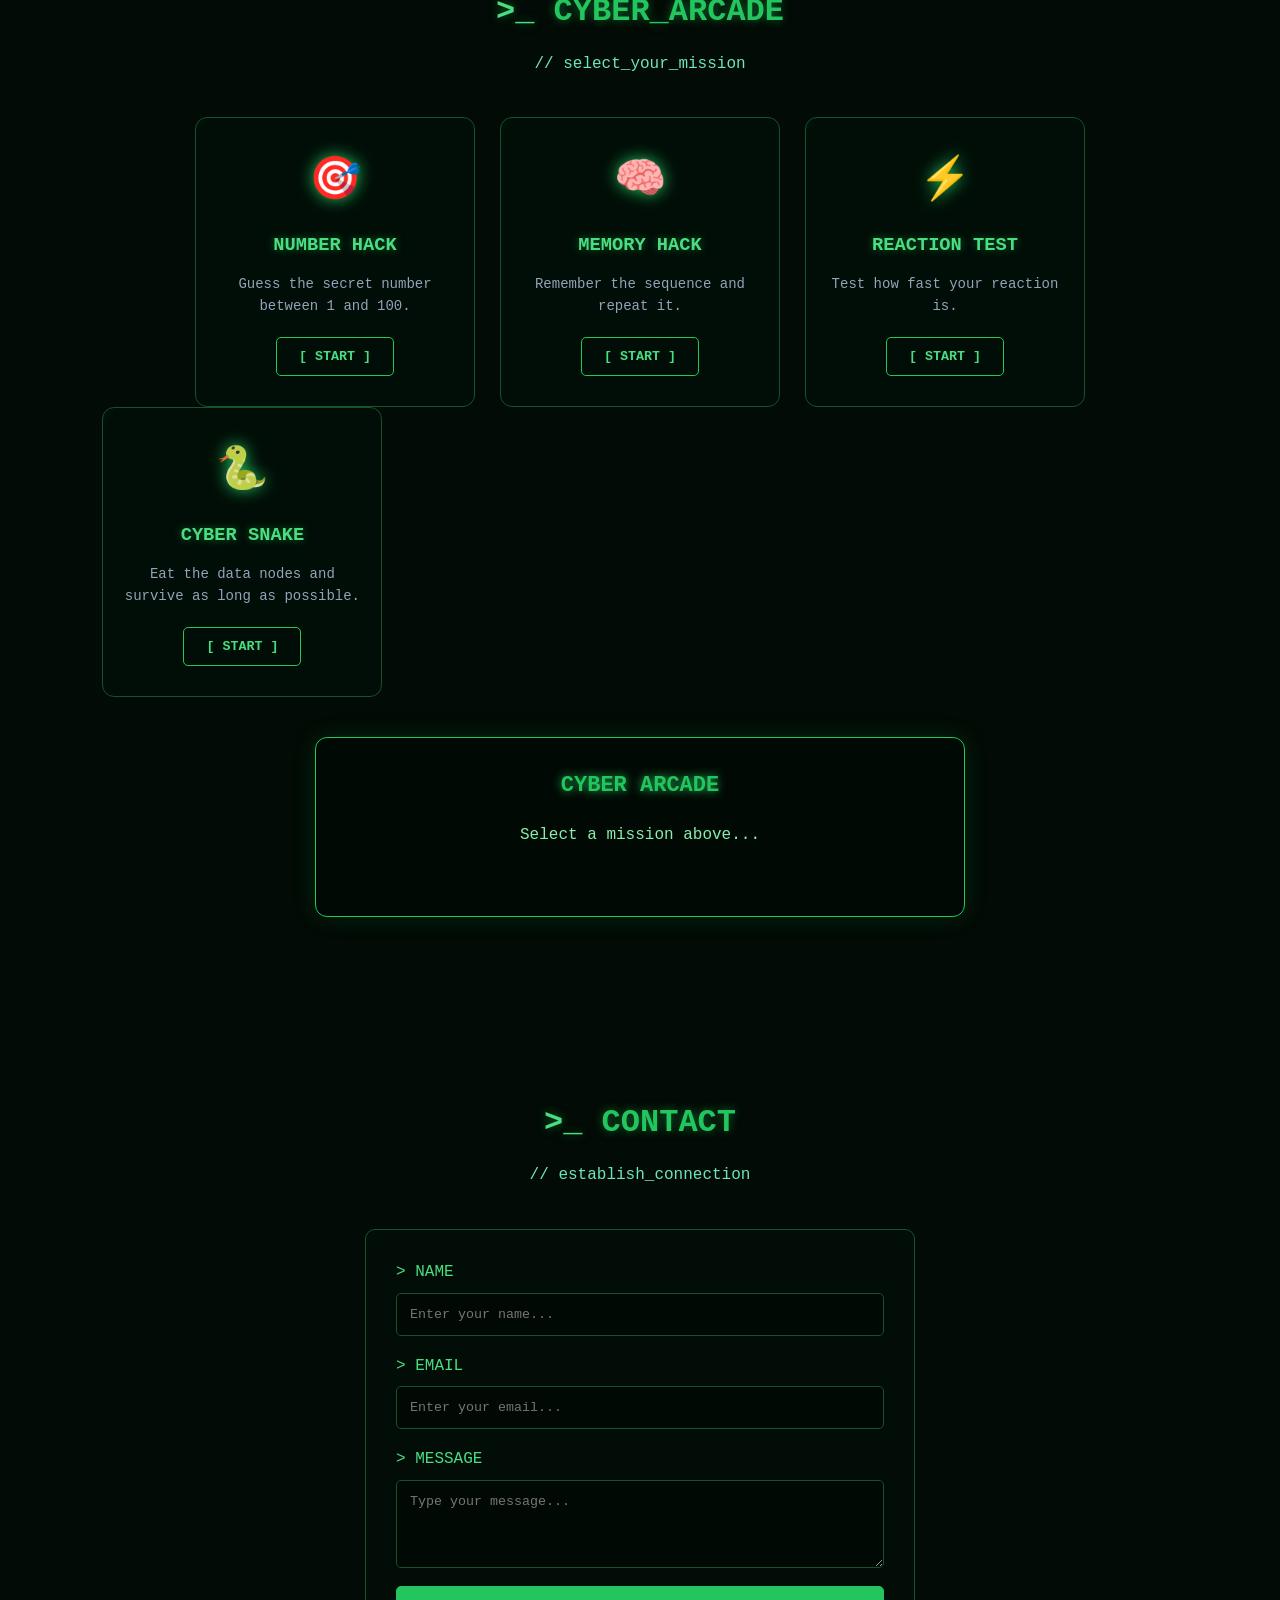
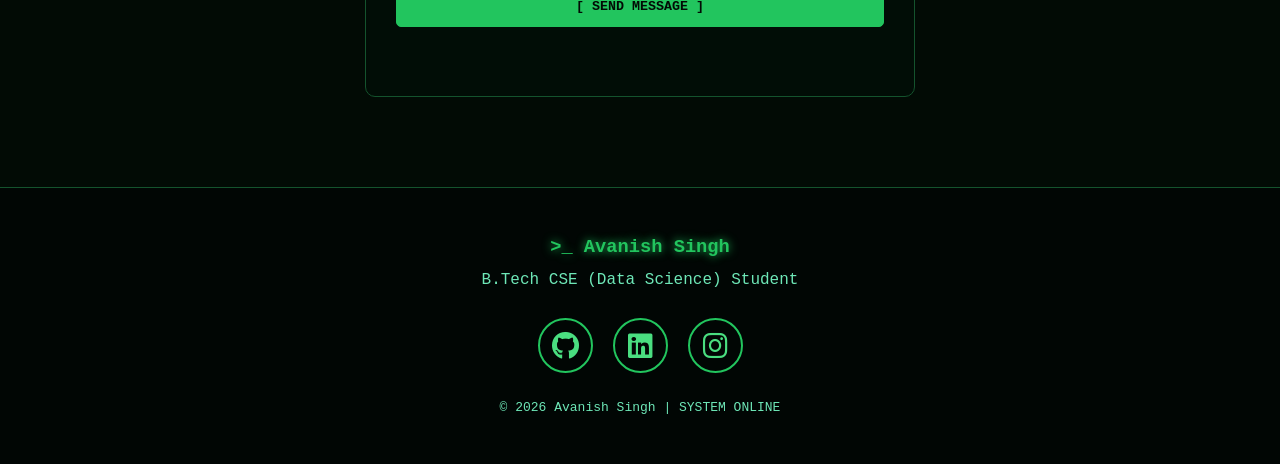
==== commit ea9011f9: "Update index.html" ====
--- a/index.html
+++ b/index.html
@@ -53,6 +53,7 @@
             <a href="#terminal">TERMINAL</a>
             <a href="#game">GAME</a>
             <a href="#arcade">ARCADE</a>
+            <div id="snakeGameArea"></div>
             <a href="#contact">CONTACT</a>
 
         </div>
@@ -848,7 +849,23 @@
 
     </div>
 
-
+<!-- SNAKE GAME -->
+<div class="arcade-card">
+
+    <div class="arcade-icon">🐍</div>
+
+    <h3>CYBER SNAKE</h3>
+
+    <p>
+        Eat the data nodes and survive as long as possible.
+    </p>
+
+    <button onclick="startSnakeGame()">
+        [ START ]
+    </button>
+
+</div>
+    
     <!-- GAME AREA -->
 
     <div id="arcadeGame" class="arcade-game">
--- a/style.css
+++ b/style.css
@@ -1951,3 +1951,346 @@
         min-width: 0;
     }
 }
+/* =====================================================
+   CYBER ARCADE
+===================================================== */
+
+.arcade-container {
+    display: flex;
+    justify-content: center;
+    gap: 25px;
+    flex-wrap: wrap;
+    margin-top: 30px;
+}
+
+.arcade-card {
+    width: 280px;
+    padding: 30px 20px;
+
+    background: rgba(2,15,8,.9);
+
+    border: 1px solid #14532d;
+    border-radius: 12px;
+
+    text-align: center;
+
+    transition: .3s;
+
+    position: relative;
+    overflow: hidden;
+}
+
+.arcade-card::before {
+    content: "";
+
+    position: absolute;
+
+    top: 0;
+    left: -100%;
+
+    width: 100%;
+    height: 2px;
+
+    background: #22c55e;
+
+    box-shadow: 0 0 15px #22c55e;
+
+    animation: arcadeScan 3s linear infinite;
+}
+
+@keyframes arcadeScan {
+
+    0% {
+        left: -100%;
+    }
+
+    100% {
+        left: 100%;
+    }
+
+}
+
+.arcade-card:hover {
+    transform: translateY(-10px) scale(1.02);
+
+    border-color: #22c55e;
+
+    box-shadow:
+        0 0 20px rgba(34,197,94,.25),
+        0 0 50px rgba(34,197,94,.08);
+}
+
+.arcade-icon {
+    font-size: 42px;
+    margin-bottom: 15px;
+
+    filter:
+        drop-shadow(0 0 8px #22c55e);
+}
+
+.arcade-card h3 {
+    color: #4ade80;
+
+    margin-bottom: 12px;
+
+    text-shadow:
+        0 0 8px rgba(34,197,94,.5);
+}
+
+.arcade-card p {
+    color: #94a3b8;
+
+    font-size: 14px;
+
+    margin-bottom: 20px;
+}
+
+.arcade-card button {
+    padding: 11px 22px;
+
+    border: 1px solid #22c55e;
+
+    border-radius: 5px;
+
+    background: transparent;
+
+    color: #4ade80;
+
+    font-family: inherit;
+
+    font-weight: bold;
+
+    cursor: pointer;
+
+    transition: .3s;
+}
+
+.arcade-card button:hover {
+    background: #22c55e;
+
+    color: #020b05;
+
+    box-shadow:
+        0 0 20px #22c55e;
+}
+
+
+/* ================= GAME SCREEN ================= */
+
+.arcade-game {
+
+    width: 90%;
+    max-width: 650px;
+
+    min-height: 180px;
+
+    margin: 40px auto 0;
+
+    padding: 30px;
+
+    background: rgba(1,10,5,.95);
+
+    border: 1px solid #22c55e;
+
+    border-radius: 12px;
+
+    box-shadow:
+        0 0 25px rgba(34,197,94,.15);
+
+    text-align: center;
+}
+
+#arcadeTitle {
+
+    color: #22c55e;
+
+    font-size: 22px;
+
+    font-weight: bold;
+
+    margin-bottom: 20px;
+
+    text-shadow:
+        0 0 10px #22c55e;
+}
+
+#arcadeMessage {
+
+    color: #86efac;
+
+    margin-bottom: 20px;
+}
+
+
+/* Arcade Inputs */
+
+#arcadeControls input {
+
+    padding: 12px;
+
+    width: 180px;
+
+    background: #010904;
+
+    border: 1px solid #14532d;
+
+    border-radius: 5px;
+
+    color: #4ade80;
+
+    font-family: inherit;
+
+    outline: none;
+
+    text-align: center;
+}
+
+#arcadeControls input:focus {
+
+    border-color: #22c55e;
+
+    box-shadow:
+        0 0 12px rgba(34,197,94,.3);
+}
+
+
+/* Arcade Buttons */
+
+#arcadeControls button {
+
+    padding: 11px 20px;
+
+    margin: 5px;
+
+    border: 1px solid #22c55e;
+
+    border-radius: 5px;
+
+    background: #22c55e;
+
+    color: #020b05;
+
+    font-family: inherit;
+
+    font-weight: bold;
+
+    cursor: pointer;
+
+    transition: .2s;
+}
+
+#arcadeControls button:hover {
+
+    transform: translateY(-2px);
+
+    box-shadow:
+        0 0 15px #22c55e;
+}
+
+
+/* Reaction Game */
+
+.reaction-box {
+
+    width: 100%;
+    height: 120px;
+
+    display: flex;
+
+    align-items: center;
+    justify-content: center;
+
+    margin-top: 20px;
+
+    border: 1px solid #14532d;
+
+    border-radius: 8px;
+
+    background: #061b0d;
+
+    color: #4ade80;
+
+    font-weight: bold;
+
+    cursor: pointer;
+
+    user-select: none;
+}
+
+.reaction-box.ready {
+
+    background: #7f1d1d;
+
+    color: #fecaca;
+}
+
+.reaction-box.go {
+
+    background: #22c55e;
+
+    color: #020b05;
+
+    box-shadow:
+        0 0 30px #22c55e;
+}
+
+
+/* Memory Buttons */
+
+.memory-buttons {
+
+    display: flex;
+
+    justify-content: center;
+
+    gap: 10px;
+
+    flex-wrap: wrap;
+
+    margin-top: 20px;
+}
+
+.memory-button {
+
+    width: 60px;
+    height: 60px;
+
+    border: 1px solid #22c55e;
+
+    background: #061b0d;
+
+    color: #4ade80;
+
+    border-radius: 8px;
+
+    font-size: 20px;
+
+    cursor: pointer;
+}
+
+.memory-button.active {
+
+    background: #22c55e;
+
+    color: #020b05;
+
+    box-shadow:
+        0 0 20px #22c55e;
+}
+
+
+/* Mobile */
+
+@media (max-width: 700px) {
+
+    .arcade-card {
+        width: 100%;
+        max-width: 350px;
+    }
+
+    .arcade-game {
+        width: 95%;
+        padding: 22px 15px;
+    }
+
+}
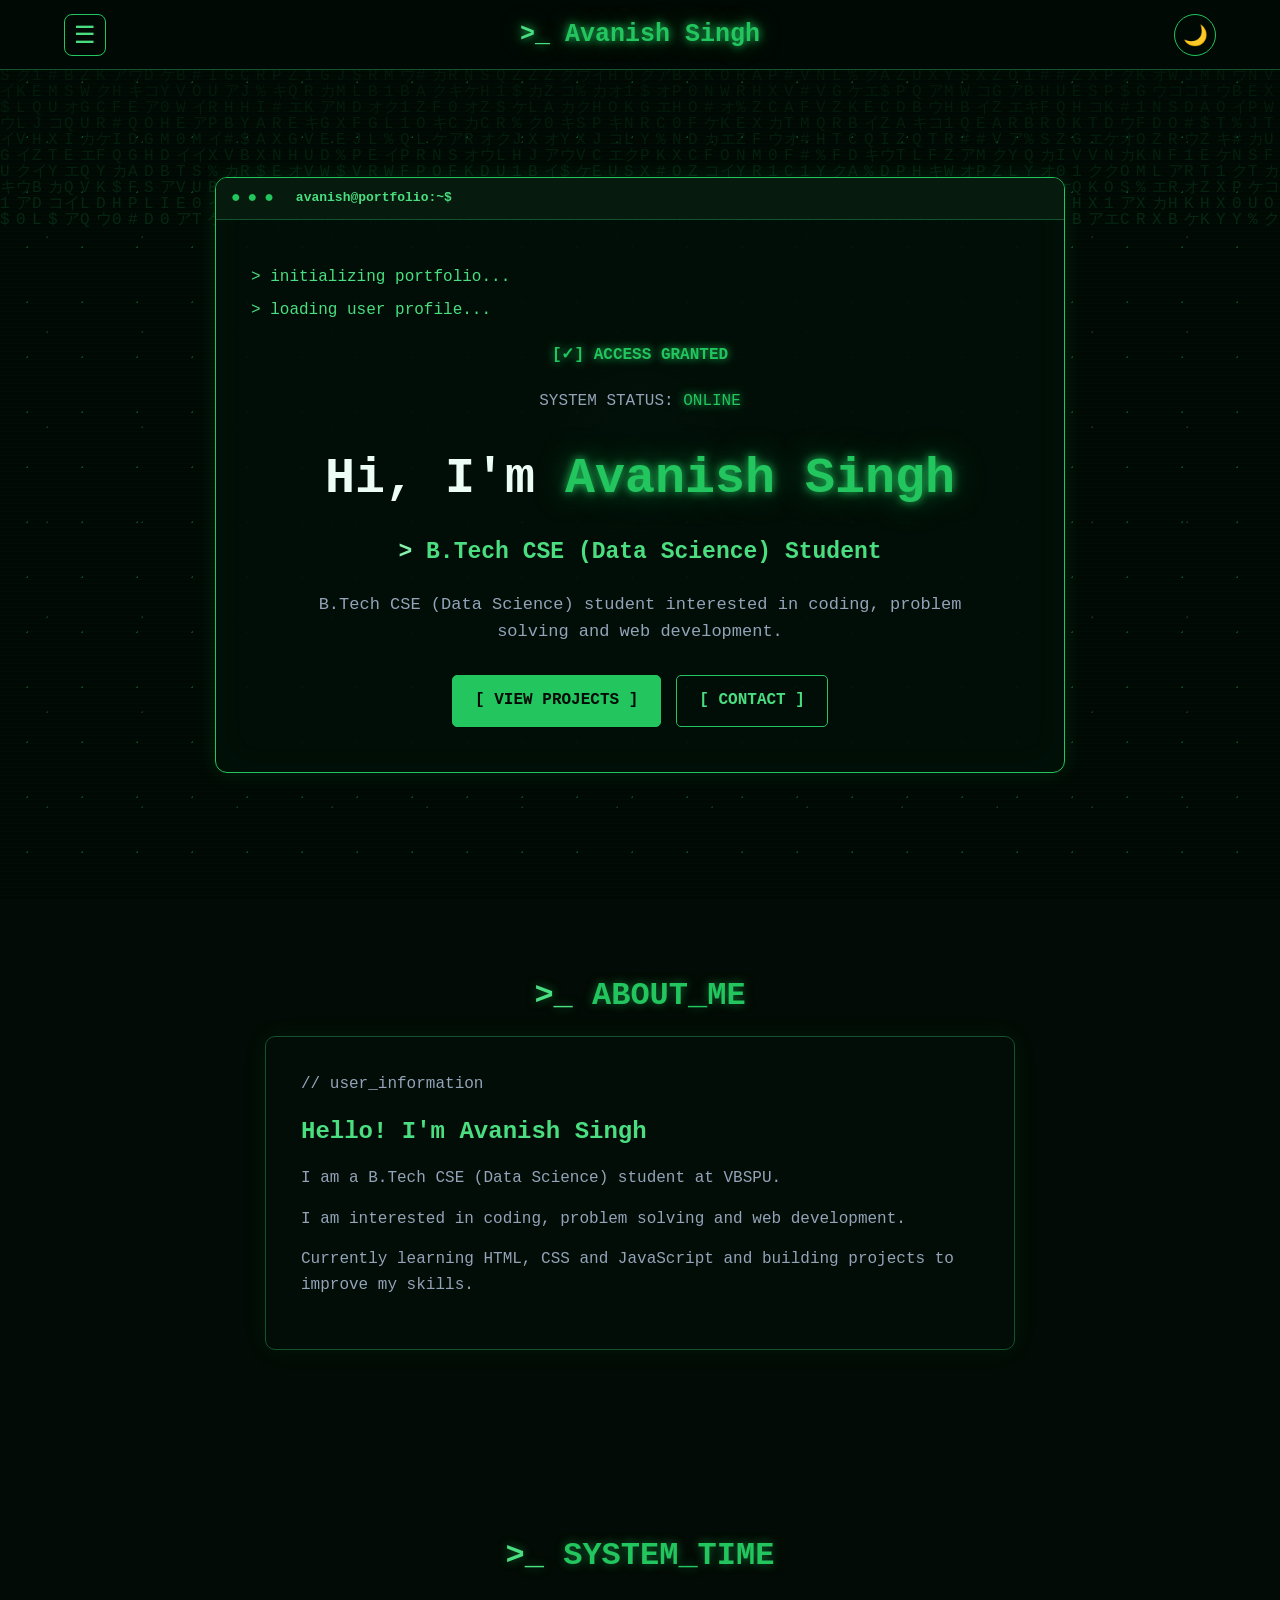
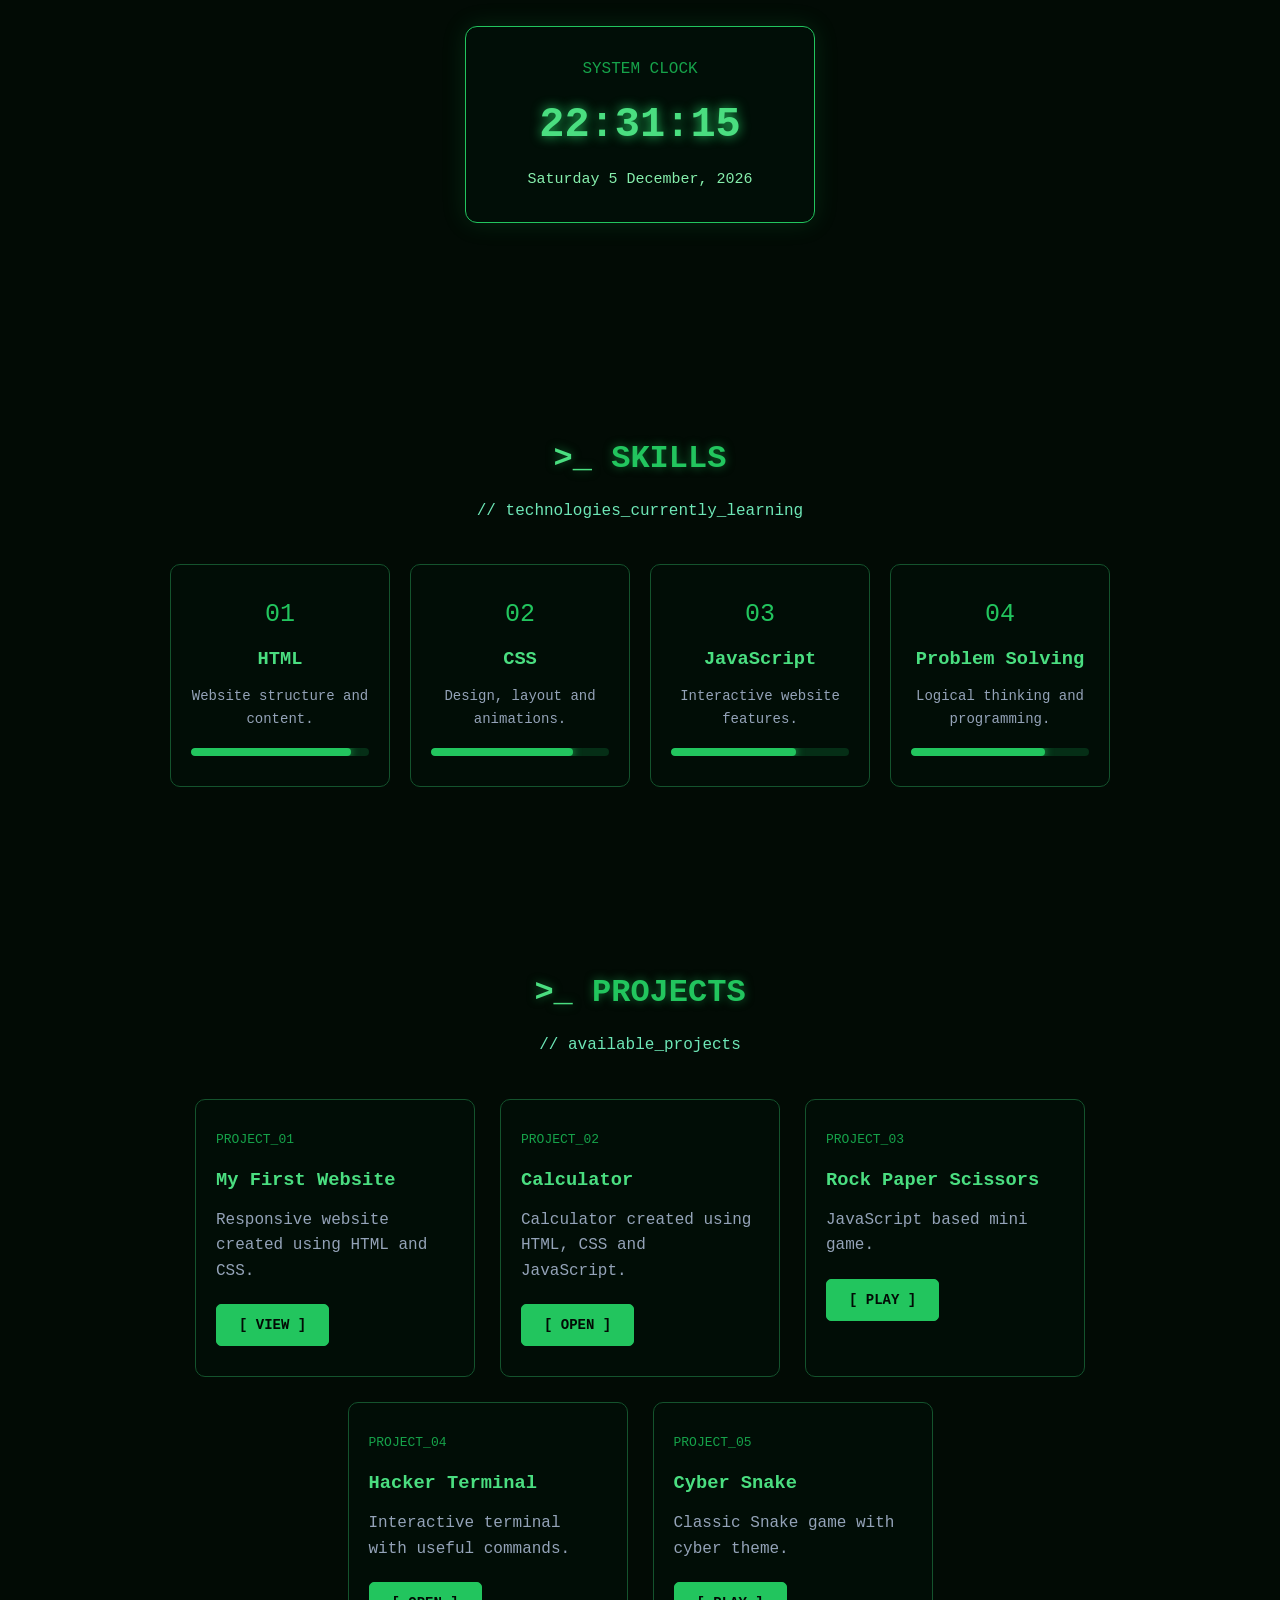
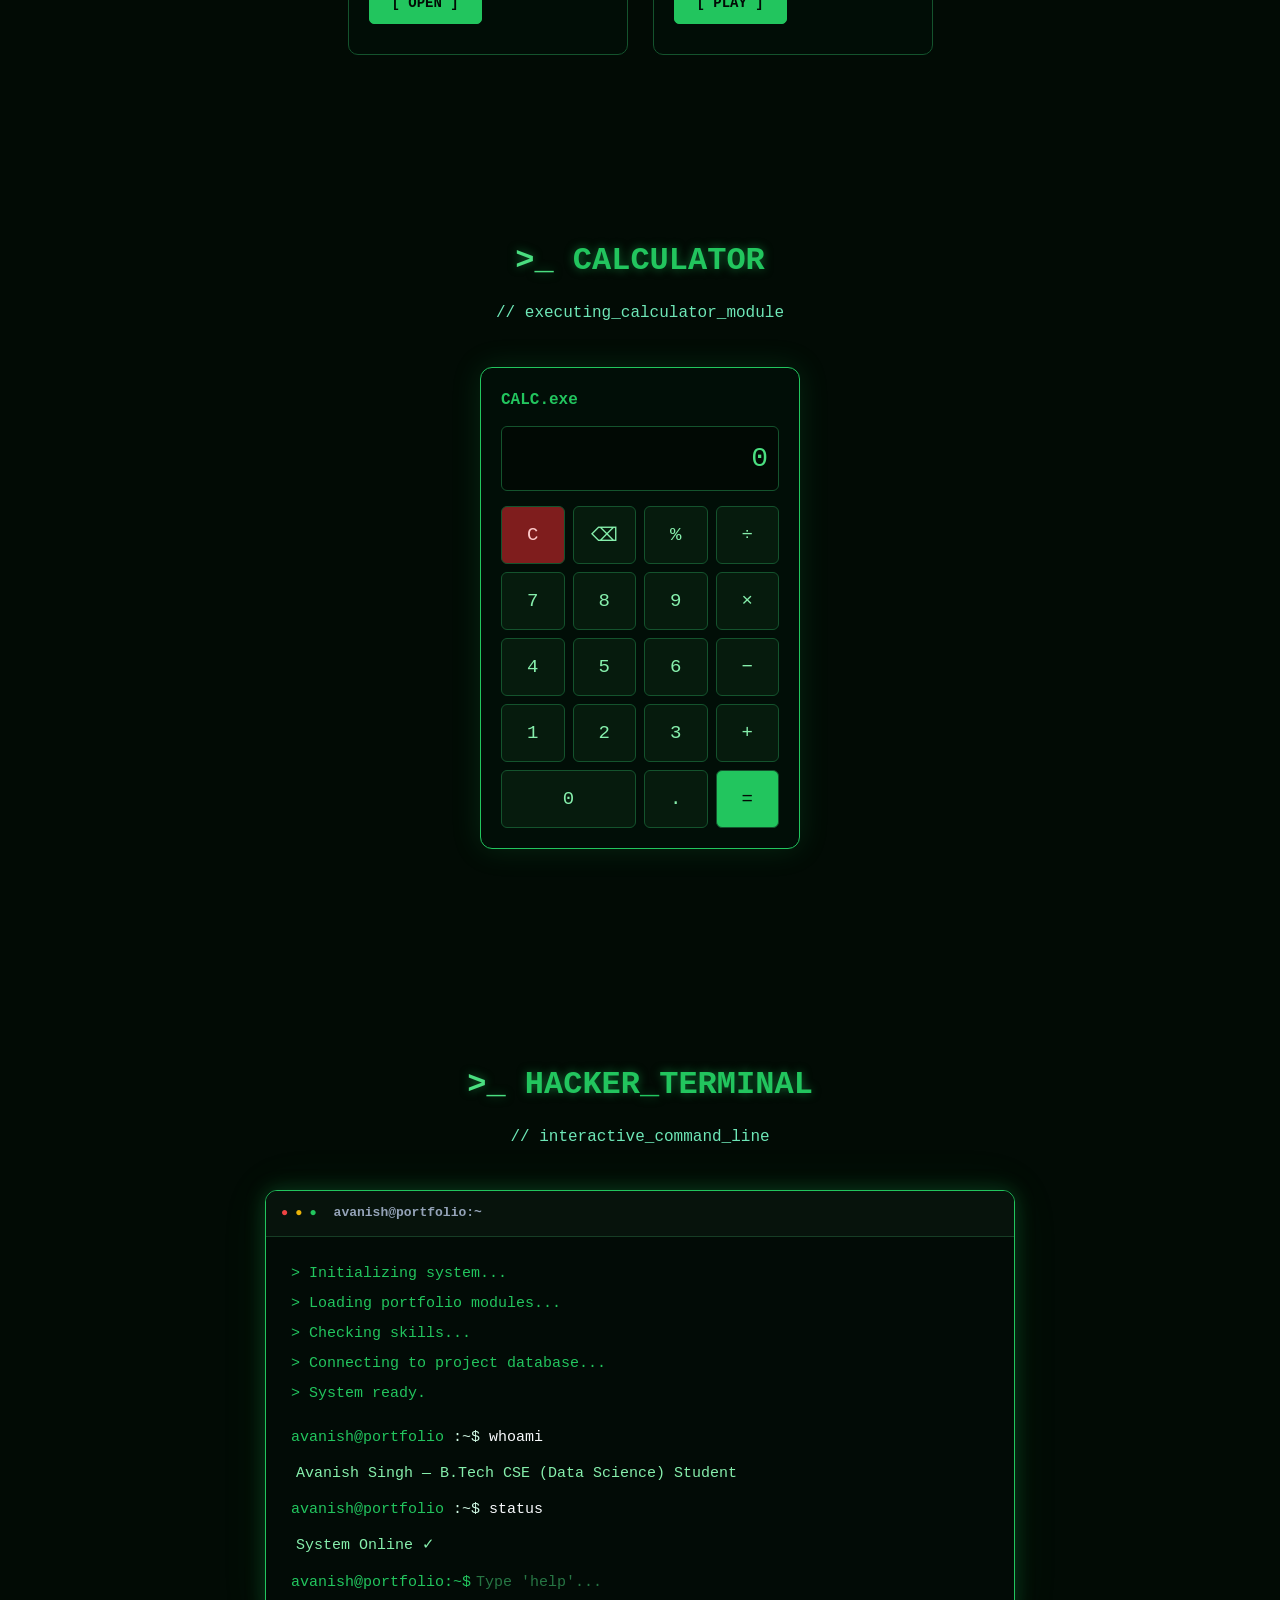
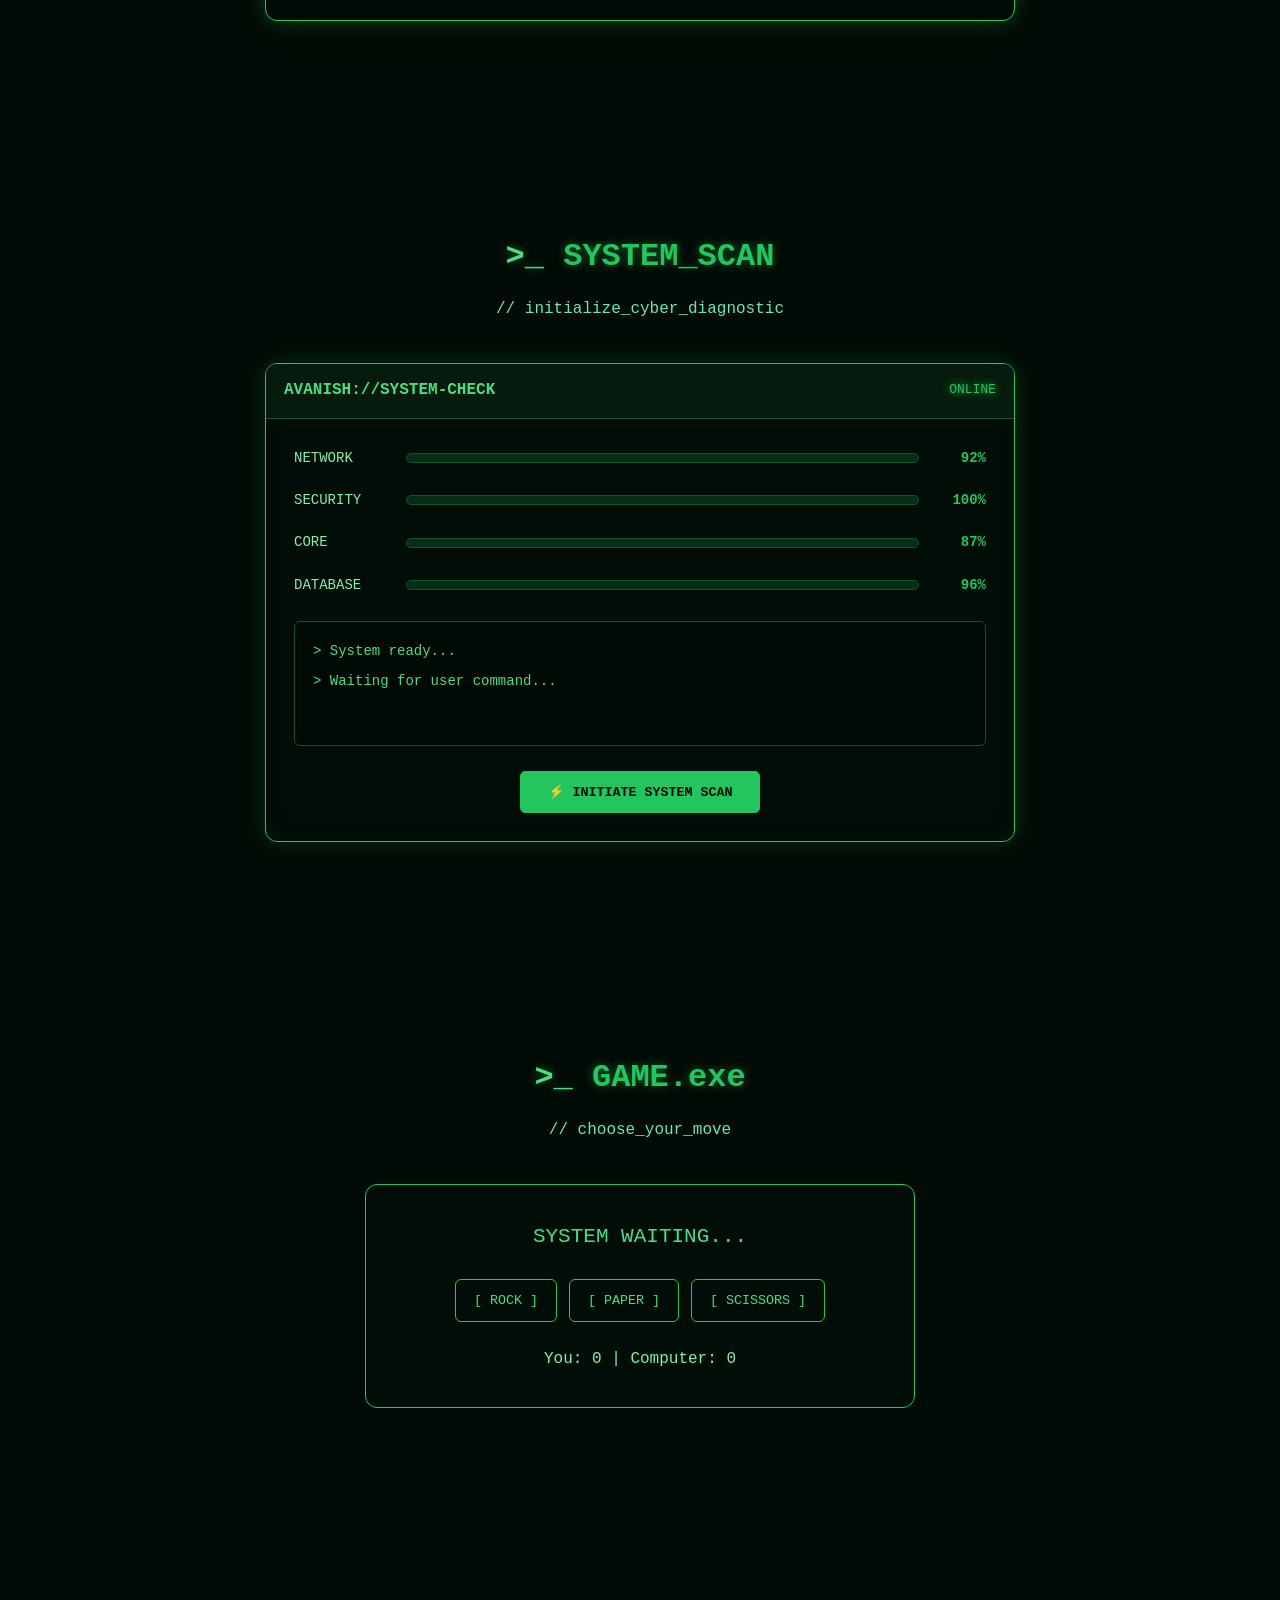
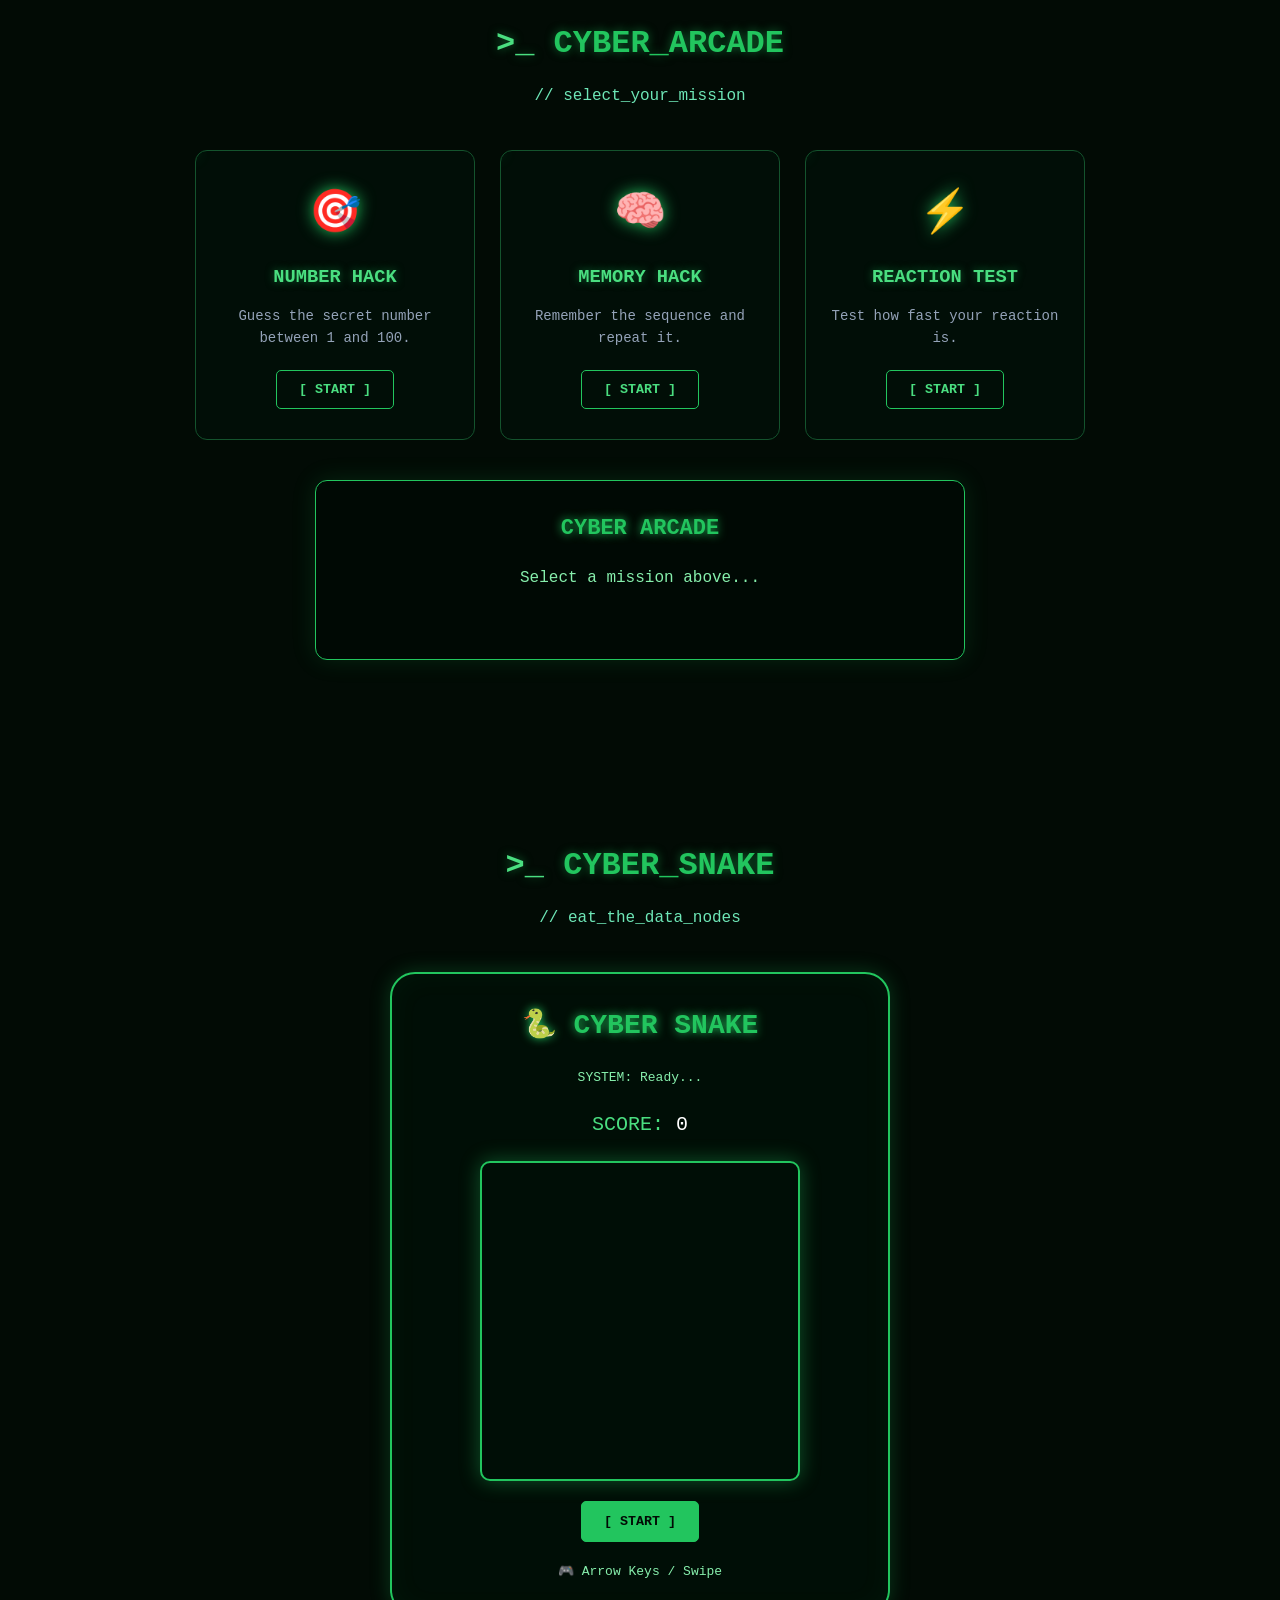
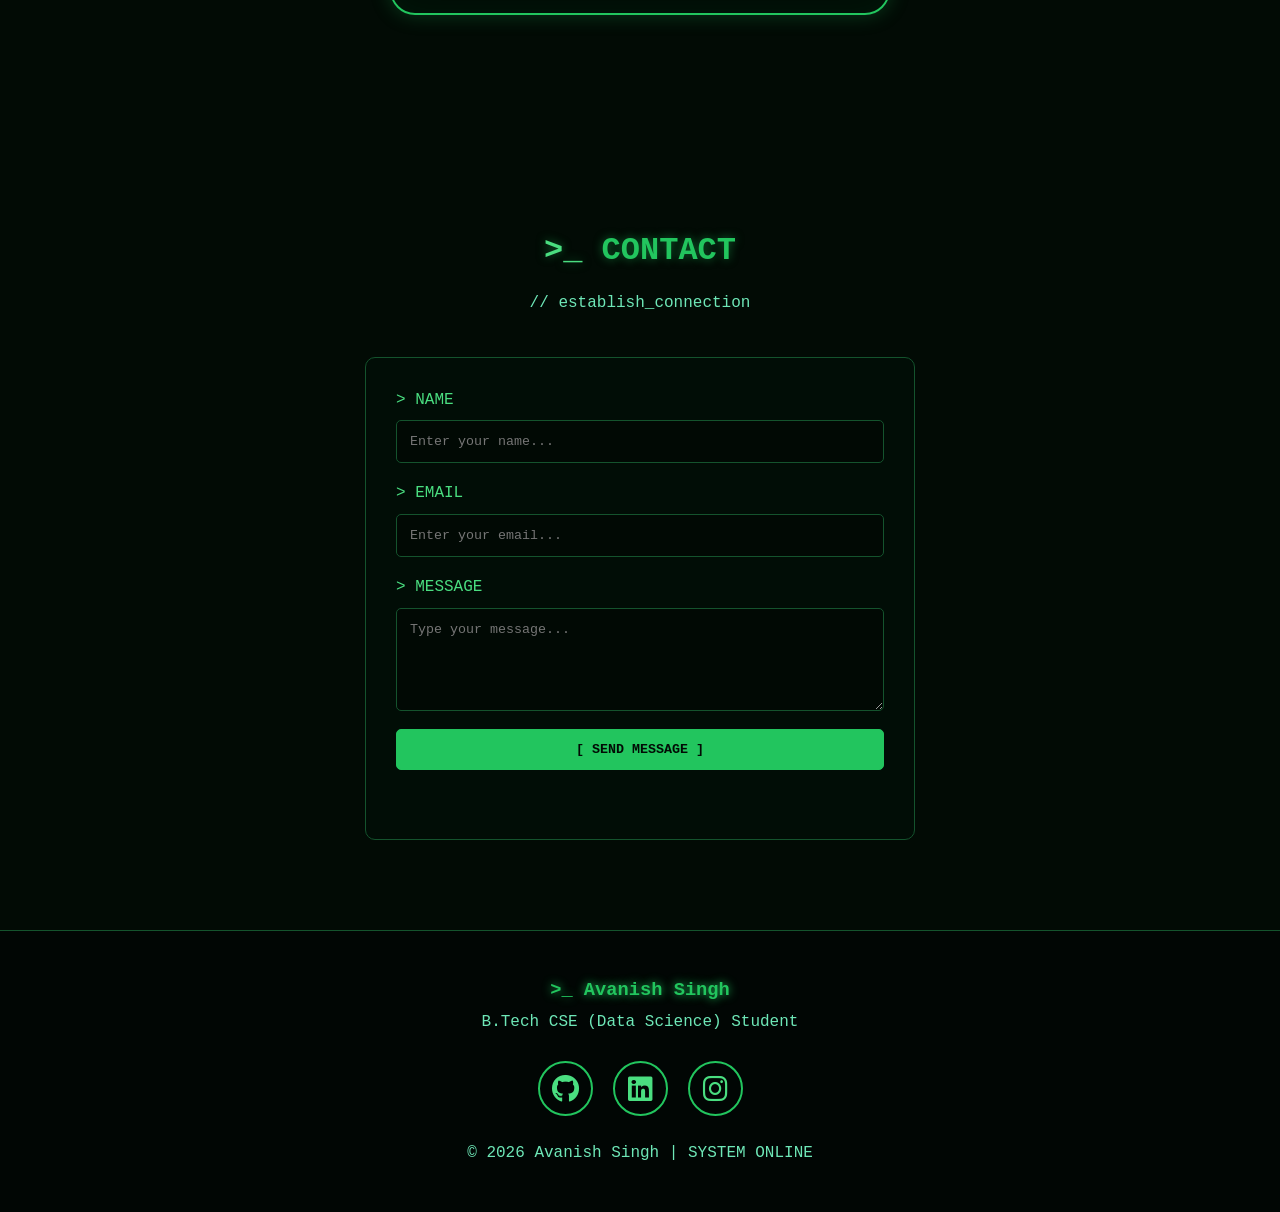
==== commit 0b3a716c: "Create index.html" ====
--- a/index.html
+++ b/index.html
@@ -2,8 +2,11 @@
 <html lang="en">
 
 <head>
+
     <meta charset="UTF-8">
-    <meta name="viewport" content="width=device-width, initial-scale=1.0">
+
+    <meta name="viewport"
+          content="width=device-width, initial-scale=1.0">
 
     <title>Avanish Singh | Cyber Portfolio</title>
 
@@ -11,777 +14,832 @@
 
     <link
         rel="stylesheet"
-        href="https://cdnjs.cloudflare.com/ajax/libs/font-awesome/6.5.2/css/all.min.css"
-    >
+        href="https://cdnjs.cloudflare.com/ajax/libs/font-awesome/6.5.2/css/all.min.css">
+
 </head>
 
 <body>
 
-    <!-- Background -->
-    <div class="particles"></div>
-    <canvas id="matrixCanvas"></canvas>
-    <div class="scanlines"></div>
-
-    <!-- Cursor Glow -->
-    <div id="cursorGlow"></div>
-
-
-    <!-- ================= NAVIGATION ================= -->
-
-    <nav>
-
-        <button class="menu-btn" id="menuBtn" type="button">
-            ☰
-        </button>
-
-        <h2 class="logo">
-            <span>&gt;_</span> Avanish Singh
-        </h2>
-
-        <button class="theme-btn" id="themeBtn" type="button">
-            🌙
-        </button>
-
-        <div class="nav-links" id="navLinks">
-
-            <a href="#home">HOME</a>
-            <a href="#about">ABOUT</a>
-            <a href="#clock">CLOCK</a>
-            <a href="#skills">SKILLS</a>
-            <a href="#projects">PROJECTS</a>
-            <a href="#calculator">CALCULATOR</a>
-            <a href="#terminal">TERMINAL</a>
-            <a href="#game">GAME</a>
-            <a href="#arcade">ARCADE</a>
-            <div id="snakeGameArea"></div>
-            <a href="#contact">CONTACT</a>
-
-        </div>
-
-    </nav>
-
-
-    <!-- ================= HOME ================= -->
-
-    <section class="hero" id="home">
-
-        <div class="hero-terminal">
-
-            <div class="terminal-top">
-
-                <span>●</span>
-                <span>●</span>
-                <span>●</span>
-
-                <strong>avanish@portfolio:~$</strong>
-
-            </div>
-
-
-            <div class="terminal-content">
-
-                <p class="terminal-line">
-                    &gt; initializing portfolio...
+<!-- ================= BACKGROUND ================= -->
+
+<div class="particles"></div>
+
+<canvas id="matrixCanvas"></canvas>
+
+<div class="scanlines"></div>
+
+<div id="cursorGlow"></div>
+
+
+<!-- ================= NAVIGATION ================= -->
+
+<nav>
+
+    <button
+        class="menu-btn"
+        id="menuBtn"
+        type="button">
+        ☰
+    </button>
+
+    <h2 class="logo">
+        <span>&gt;_</span> Avanish Singh
+    </h2>
+
+    <button
+        class="theme-btn"
+        id="themeBtn"
+        type="button">
+        🌙
+    </button>
+
+    <div
+        class="nav-links"
+        id="navLinks">
+
+        <a href="#home">HOME</a>
+        <a href="#about">ABOUT</a>
+        <a href="#clock">CLOCK</a>
+        <a href="#skills">SKILLS</a>
+        <a href="#projects">PROJECTS</a>
+        <a href="#calculator">CALCULATOR</a>
+        <a href="#terminal">TERMINAL</a>
+        <a href="#system">SCAN</a>
+        <a href="#game">GAME</a>
+        <a href="#arcade">ARCADE</a>
+        <a href="#snake">SNAKE</a>
+        <a href="#contact">CONTACT</a>
+
+    </div>
+
+</nav>
+
+
+<!-- ================= HOME ================= -->
+
+<section
+    class="hero"
+    id="home">
+
+    <div class="hero-terminal">
+
+        <div class="terminal-top">
+
+            <span>●</span>
+            <span>●</span>
+            <span>●</span>
+
+            <strong>
+                avanish@portfolio:~$
+            </strong>
+
+        </div>
+
+        <div class="terminal-content">
+
+            <p class="terminal-line">
+                &gt; initializing portfolio...
+            </p>
+
+            <p class="terminal-line">
+                &gt; loading user profile...
+            </p>
+
+            <p class="success">
+                [✓] ACCESS GRANTED
+            </p>
+
+            <p class="status">
+                SYSTEM STATUS:
+                <span>ONLINE</span>
+            </p>
+
+            <h1>
+                Hi, I'm
+                <span>Avanish Singh</span>
+            </h1>
+
+            <h2>
+                &gt;
+                <span id="typing-text">
+                    B.Tech CSE Student
+                </span>
+            </h2>
+
+            <p class="hero-text">
+                B.Tech CSE (Data Science) student interested in
+                coding, problem solving and web development.
+            </p>
+
+            <div class="hero-buttons">
+
+                <a
+                    href="#projects"
+                    class="btn">
+                    [ VIEW PROJECTS ]
+                </a>
+
+                <a
+                    href="#contact"
+                    class="btn btn-outline">
+                    [ CONTACT ]
+                </a>
+
+            </div>
+
+        </div>
+
+    </div>
+
+</section>
+
+
+<!-- ================= ABOUT ================= -->
+
+<section
+    id="about"
+    class="section">
+
+    <div class="section-header">
+        <span>&gt;_</span>
+        ABOUT_ME
+    </div>
+
+    <div class="about-box">
+
+        <p class="code-comment">
+            // user_information
+        </p>
+
+        <h3>
+            Hello! I'm Avanish Singh
+        </h3>
+
+        <p>
+            I am a B.Tech CSE (Data Science)
+            student at VBSPU.
+        </p>
+
+        <p>
+            I am interested in coding,
+            problem solving and web development.
+        </p>
+
+        <p>
+            Currently learning HTML, CSS and JavaScript
+            and building projects to improve my skills.
+        </p>
+
+    </div>
+
+</section>
+
+
+<!-- ================= CLOCK ================= -->
+
+<section
+    id="clock"
+    class="section">
+
+    <div class="section-header">
+        <span>&gt;_</span>
+        SYSTEM_TIME
+    </div>
+
+    <div class="clock-box">
+
+        <div class="clock-label">
+            SYSTEM CLOCK
+        </div>
+
+        <div id="clock-time">
+            00:00:00
+        </div>
+
+        <div id="clock-date">
+            Loading...
+        </div>
+
+    </div>
+
+</section>
+
+
+<!-- ================= SKILLS ================= -->
+
+<section
+    id="skills"
+    class="section">
+
+    <div class="section-header">
+        <span>&gt;_</span>
+        SKILLS
+    </div>
+
+    <p class="section-subtitle">
+        // technologies_currently_learning
+    </p>
+
+    <div class="skills-container">
+
+        <div class="skill-card">
+
+            <div class="icon">01</div>
+
+            <h3>HTML</h3>
+
+            <p>
+                Website structure and content.
+            </p>
+
+            <div class="skill-bar">
+                <div
+                    class="skill-progress html-progress">
+                </div>
+            </div>
+
+        </div>
+
+
+        <div class="skill-card">
+
+            <div class="icon">02</div>
+
+            <h3>CSS</h3>
+
+            <p>
+                Design, layout and animations.
+            </p>
+
+            <div class="skill-bar">
+                <div
+                    class="skill-progress css-progress">
+                </div>
+            </div>
+
+        </div>
+
+
+        <div class="skill-card">
+
+            <div class="icon">03</div>
+
+            <h3>JavaScript</h3>
+
+            <p>
+                Interactive website features.
+            </p>
+
+            <div class="skill-bar">
+                <div
+                    class="skill-progress js-progress">
+                </div>
+            </div>
+
+        </div>
+
+
+        <div class="skill-card">
+
+            <div class="icon">04</div>
+
+            <h3>Problem Solving</h3>
+
+            <p>
+                Logical thinking and programming.
+            </p>
+
+            <div class="skill-bar">
+                <div
+                    class="skill-progress problem-progress">
+                </div>
+            </div>
+
+        </div>
+
+    </div>
+
+</section>
+
+
+<!-- ================= PROJECTS ================= -->
+
+<section
+    id="projects"
+    class="section">
+
+    <div class="section-header">
+        <span>&gt;_</span>
+        PROJECTS
+    </div>
+
+    <p class="section-subtitle">
+        // available_projects
+    </p>
+
+    <div class="projects-container">
+
+        <div class="project-card">
+
+            <div class="project-number">
+                PROJECT_01
+            </div>
+
+            <h3>
+                My First Website
+            </h3>
+
+            <p>
+                Responsive website created using
+                HTML and CSS.
+            </p>
+
+            <button
+                type="button"
+                onclick="projectMessage('My First Website')">
+                [ VIEW ]
+            </button>
+
+        </div>
+
+
+        <div class="project-card">
+
+            <div class="project-number">
+                PROJECT_02
+            </div>
+
+            <h3>
+                Calculator
+            </h3>
+
+            <p>
+                Calculator created using
+                HTML, CSS and JavaScript.
+            </p>
+
+            <button
+                type="button"
+                onclick="openCalculator()">
+                [ OPEN ]
+            </button>
+
+        </div>
+
+
+        <div class="project-card">
+
+            <div class="project-number">
+                PROJECT_03
+            </div>
+
+            <h3>
+                Rock Paper Scissors
+            </h3>
+
+            <p>
+                JavaScript based mini game.
+            </p>
+
+            <button
+                type="button"
+                onclick="openGame()">
+                [ PLAY ]
+            </button>
+
+        </div>
+
+
+        <div class="project-card">
+
+            <div class="project-number">
+                PROJECT_04
+            </div>
+
+            <h3>
+                Hacker Terminal
+            </h3>
+
+            <p>
+                Interactive terminal with
+                useful commands.
+            </p>
+
+            <button
+                type="button"
+                onclick="openTerminal()">
+                [ OPEN ]
+            </button>
+
+        </div>
+
+
+        <div class="project-card">
+
+            <div class="project-number">
+                PROJECT_05
+            </div>
+
+            <h3>
+                Cyber Snake
+            </h3>
+
+            <p>
+                Classic Snake game with
+                cyber theme.
+            </p>
+
+            <button
+                type="button"
+                onclick="openSnake()">
+                [ PLAY ]
+            </button>
+
+        </div>
+
+    </div>
+
+</section>
+
+
+<!-- ================= CALCULATOR ================= -->
+
+<section
+    id="calculator"
+    class="section">
+
+    <div class="section-header">
+        <span>&gt;_</span>
+        CALCULATOR
+    </div>
+
+    <p class="section-subtitle">
+        // executing_calculator_module
+    </p>
+
+    <div class="calculator">
+
+        <div class="calculator-title">
+            CALC.exe
+        </div>
+
+        <input
+            type="text"
+            id="display"
+            class="calculator-display"
+            value="0"
+            readonly>
+
+        <div class="calculator-buttons">
+
+            <button
+                onclick="clearCalculator()"
+                class="clear">
+                C
+            </button>
+
+            <button onclick="deleteNumber()">
+                ⌫
+            </button>
+
+            <button onclick="calculatorInput('%')">
+                %
+            </button>
+
+            <button onclick="calculatorInput('/')">
+                ÷
+            </button>
+
+
+            <button onclick="calculatorInput('7')">
+                7
+            </button>
+
+            <button onclick="calculatorInput('8')">
+                8
+            </button>
+
+            <button onclick="calculatorInput('9')">
+                9
+            </button>
+
+            <button onclick="calculatorInput('*')">
+                ×
+            </button>
+
+
+            <button onclick="calculatorInput('4')">
+                4
+            </button>
+
+            <button onclick="calculatorInput('5')">
+                5
+            </button>
+
+            <button onclick="calculatorInput('6')">
+                6
+            </button>
+
+            <button onclick="calculatorInput('-')">
+                −
+            </button>
+
+
+            <button onclick="calculatorInput('1')">
+                1
+            </button>
+
+            <button onclick="calculatorInput('2')">
+                2
+            </button>
+
+            <button onclick="calculatorInput('3')">
+                3
+            </button>
+
+            <button onclick="calculatorInput('+')">
+                +
+            </button>
+
+
+            <button
+                onclick="calculatorInput('0')"
+                class="zero">
+                0
+            </button>
+
+            <button onclick="calculatorInput('.')">
+                .
+            </button>
+
+            <button
+                onclick="calculateResult()"
+                class="equal">
+                =
+            </button>
+
+        </div>
+
+    </div>
+
+</section>
+
+
+<!-- ================= TERMINAL ================= -->
+
+<section
+    id="terminal"
+    class="section">
+
+    <div class="section-header">
+        <span>&gt;_</span>
+        HACKER_TERMINAL
+    </div>
+
+    <p class="section-subtitle">
+        // interactive_command_line
+    </p>
+
+    <div class="hacker-terminal">
+
+        <div class="terminal-header">
+
+            <span>●</span>
+            <span>●</span>
+            <span>●</span>
+
+            <b>
+                avanish@portfolio:~
+            </b>
+
+        </div>
+
+        <div
+            class="terminal-body"
+            id="terminalBody">
+
+            <p>
+                <span class="green">
+                    avanish@portfolio
+                </span>:~$
+                <span class="white">
+                    whoami
+                </span>
+            </p>
+
+            <p class="terminal-output">
+                Avanish Singh —
+                B.Tech CSE (Data Science) Student
+            </p>
+
+            <p>
+                <span class="green">
+                    avanish@portfolio
+                </span>:~$
+                <span class="white">
+                    status
+                </span>
+            </p>
+
+            <p class="terminal-output">
+                System Online ✓
+            </p>
+
+            <div class="terminal-command">
+
+                <span class="green">
+                    avanish@portfolio:~$
+                </span>
+
+                <input
+                    type="text"
+                    id="terminalInput"
+                    class="terminal-input"
+                    placeholder="Type 'help'..."
+                    autocomplete="off">
+
+            </div>
+
+        </div>
+
+    </div>
+
+</section>
+
+
+<!-- ================= SYSTEM SCAN ================= -->
+
+<section
+    class="section"
+    id="system">
+
+    <div class="section-header">
+        <span>&gt;_</span>
+        SYSTEM_SCAN
+    </div>
+
+    <p class="section-subtitle">
+        // initialize_cyber_diagnostic
+    </p>
+
+    <div class="system-box">
+
+        <div class="system-header">
+
+            <strong>
+                AVANISH://SYSTEM-CHECK
+            </strong>
+
+            <span class="system-status">
+                ONLINE
+            </span>
+
+        </div>
+
+        <div class="system-content">
+
+            <div class="scan-line">
+
+                <span>NETWORK</span>
+
+                <div class="scan-bar">
+                    <div
+                        class="scan-progress"
+                        data-value="92">
+                    </div>
+                </div>
+
+                <b>92%</b>
+
+            </div>
+
+
+            <div class="scan-line">
+
+                <span>SECURITY</span>
+
+                <div class="scan-bar">
+                    <div
+                        class="scan-progress"
+                        data-value="100">
+                    </div>
+                </div>
+
+                <b>100%</b>
+
+            </div>
+
+
+            <div class="scan-line">
+
+                <span>CORE</span>
+
+                <div class="scan-bar">
+                    <div
+                        class="scan-progress"
+                        data-value="87">
+                    </div>
+                </div>
+
+                <b>87%</b>
+
+            </div>
+
+
+            <div class="scan-line">
+
+                <span>DATABASE</span>
+
+                <div class="scan-bar">
+                    <div
+                        class="scan-progress"
+                        data-value="96">
+                    </div>
+                </div>
+
+                <b>96%</b>
+
+            </div>
+
+
+            <div id="scan-output">
+
+                <p>
+                    &gt; System ready...
                 </p>
 
-                <p class="terminal-line">
-                    &gt; loading user profile...
+                <p>
+                    &gt; Waiting for user command...
                 </p>
 
-                <p class="success">
-                    [✓] ACCESS GRANTED
-                </p>
-
-                <p class="status">
-                    SYSTEM STATUS:
-                    <span>ONLINE</span>
-                </p>
-
-
-                <h1>
-                    Hi, I'm
-                    <span>Avanish Singh</span>
-                </h1>
-
-
-                <h2>
-                    &gt;
-                    <span id="typing-text">
-                        B.Tech CSE Student
-                    </span>
-                </h2>
-
-
-                <p class="hero-text">
-                    B.Tech CSE (Data Science) student interested in
-                    coding, problem solving and web development.
-                </p>
-
-
-                <div class="hero-buttons">
-
-                    <a href="#projects" class="btn">
-                        [ VIEW PROJECTS ]
-                    </a>
-
-                    <a href="#contact" class="btn btn-outline">
-                        [ CONTACT ]
-                    </a>
-
-                </div>
-
-            </div>
-
-        </div>
-
-    </section>
-
-
-    <!-- ================= ABOUT ================= -->
-
-    <section id="about" class="section">
-
-        <div class="section-header">
-            <span>&gt;_</span>
-            ABOUT_ME
-        </div>
-
-        <div class="about-box">
-
-            <p class="code-comment">
-                // user_information
-            </p>
-
-            <h3>
-                Hello! I'm Avanish Singh
-            </h3>
-
-            <p>
-                I am a B.Tech CSE (Data Science)
-                student at VBSPU.
-            </p>
-
-            <p>
-                I am interested in coding,
-                problem solving and web development.
-            </p>
-
-            <p>
-                Currently learning HTML, CSS and JavaScript
-                and building projects to improve my skills.
-            </p>
-
-        </div>
-
-    </section>
-
-
-    <!-- ================= CLOCK ================= -->
-
-    <section id="clock" class="section">
-
-        <div class="section-header">
-            <span>&gt;_</span>
-            SYSTEM_TIME
-        </div>
-
-        <div class="clock-box">
-
-            <div class="clock-label">
-                SYSTEM CLOCK
-            </div>
-
-            <div id="clock-time">
-                00:00:00
-            </div>
-
-            <div id="clock-date">
-                Loading...
-            </div>
-
-        </div>
-
-    </section>
-
-
-    <!-- ================= SKILLS ================= -->
-
-    <section id="skills" class="section">
-
-        <div class="section-header">
-            <span>&gt;_</span>
-            SKILLS
-        </div>
-
-        <p class="section-subtitle">
-            // technologies_currently_learning
+            </div>
+
+
+            <button
+                id="scanBtn"
+                class="btn"
+                type="button">
+                ⚡ INITIATE SYSTEM SCAN
+            </button>
+
+        </div>
+
+    </div>
+
+</section>
+
+
+<!-- ================= ROCK PAPER SCISSORS ================= -->
+
+<section
+    id="game"
+    class="section">
+
+    <div class="section-header">
+        <span>&gt;_</span>
+        GAME.exe
+    </div>
+
+    <p class="section-subtitle">
+        // choose_your_move
+    </p>
+
+    <div class="game-box">
+
+        <p id="game-result">
+            SYSTEM WAITING...
         </p>
 
-
-        <div class="skills-container">
-
-            <div class="skill-card">
-
-                <div class="icon">01</div>
-
-                <h3>HTML</h3>
-
-                <p>
-                    Website structure and content.
-                </p>
-
-                <div class="skill-bar">
-                    <div class="skill-progress html-progress"></div>
-                </div>
-
-            </div>
-
-
-            <div class="skill-card">
-
-                <div class="icon">02</div>
-
-                <h3>CSS</h3>
-
-                <p>
-                    Design, layout and animations.
-                </p>
-
-                <div class="skill-bar">
-                    <div class="skill-progress css-progress"></div>
-                </div>
-
-            </div>
-
-
-            <div class="skill-card">
-
-                <div class="icon">03</div>
-
-                <h3>JavaScript</h3>
-
-                <p>
-                    Interactive website features.
-                </p>
-
-                <div class="skill-bar">
-                    <div class="skill-progress js-progress"></div>
-                </div>
-
-            </div>
-
-
-            <div class="skill-card">
-
-                <div class="icon">04</div>
-
-                <h3>Problem Solving</h3>
-
-                <p>
-                    Logical thinking and programming.
-                </p>
-
-                <div class="skill-bar">
-                    <div class="skill-progress problem-progress"></div>
-                </div>
-
-            </div>
-
-        </div>
-
-    </section>
-
-
-    <!-- ================= PROJECTS ================= -->
-
-    <section id="projects" class="section">
-
-        <div class="section-header">
-            <span>&gt;_</span>
-            PROJECTS
-        </div>
-
-        <p class="section-subtitle">
-            // available_projects
+        <div class="game-buttons">
+
+            <button onclick="playGame('rock')">
+                [ ROCK ]
+            </button>
+
+            <button onclick="playGame('paper')">
+                [ PAPER ]
+            </button>
+
+            <button onclick="playGame('scissors')">
+                [ SCISSORS ]
+            </button>
+
+        </div>
+
+        <p id="game-score">
+            You: 0 | Computer: 0
         </p>
 
-
-        <div class="projects-container">
-
-
-            <div class="project-card">
-
-                <div class="project-number">
-                    PROJECT_01
-                </div>
-
-                <h3>
-                    My First Website
-                </h3>
-
-                <p>
-                    Responsive website created using
-                    HTML and CSS.
-                </p>
-
-                <button
-                    type="button"
-                    onclick="projectMessage('My First Website')">
-                    [ VIEW ]
-                </button>
-
-            </div>
-
-
-            <div class="project-card">
-
-                <div class="project-number">
-                    PROJECT_02
-                </div>
-
-                <h3>
-                    Calculator
-                </h3>
-
-                <p>
-                    Calculator created using HTML,
-                    CSS and JavaScript.
-                </p>
-
-                <button
-                    type="button"
-                    onclick="openCalculator()">
-                    [ OPEN ]
-                </button>
-
-            </div>
-
-
-            <div class="project-card">
-
-                <div class="project-number">
-                    PROJECT_03
-                </div>
-
-                <h3>
-                    Rock Paper Scissors
-                </h3>
-
-                <p>
-                    JavaScript based mini game.
-                </p>
-
-                <button
-                    type="button"
-                    onclick="openGame()">
-                    [ PLAY ]
-                </button>
-
-            </div>
-
-
-            <div class="project-card">
-
-                <div class="project-number">
-                    PROJECT_04
-                </div>
-
-                <h3>
-                    Hacker Terminal
-                </h3>
-
-                <p>
-                    Interactive terminal with
-                    useful commands.
-                </p>
-
-                <button
-                    type="button"
-                    onclick="openTerminal()">
-                    [ OPEN ]
-                </button>
-
-            </div>
-
-        </div>
-
-    </section>
-
-
-    <!-- ================= CALCULATOR ================= -->
-
-    <section id="calculator" class="section">
-
-        <div class="section-header">
-            <span>&gt;_</span>
-            CALCULATOR
-        </div>
-
-        <p class="section-subtitle">
-            // executing calculator_module
-        </p>
-
-
-        <div class="calculator">
-
-            <div class="calculator-title">
-                CALC.exe
-            </div>
-
-            <input
-                type="text"
-                id="display"
-                class="calculator-display"
-                value="0"
-                readonly
-            >
-
-
-            <div class="calculator-buttons">
-
-                <button
-                    type="button"
-                    onclick="clearCalculator()"
-                    class="clear">
-                    C
-                </button>
-
-                <button
-                    type="button"
-                    onclick="deleteNumber()">
-                    ⌫
-                </button>
-
-                <button
-                    type="button"
-                    onclick="calculatorInput('%')">
-                    %
-                </button>
-
-                <button
-                    type="button"
-                    onclick="calculatorInput('/')">
-                    ÷
-                </button>
-
-
-                <button
-                    type="button"
-                    onclick="calculatorInput('7')">
-                    7
-                </button>
-
-                <button
-                    type="button"
-                    onclick="calculatorInput('8')">
-                    8
-                </button>
-
-                <button
-                    type="button"
-                    onclick="calculatorInput('9')">
-                    9
-                </button>
-
-                <button
-                    type="button"
-                    onclick="calculatorInput('*')">
-                    ×
-                </button>
-
-
-                <button
-                    type="button"
-                    onclick="calculatorInput('4')">
-                    4
-                </button>
-
-                <button
-                    type="button"
-                    onclick="calculatorInput('5')">
-                    5
-                </button>
-
-                <button
-                    type="button"
-                    onclick="calculatorInput('6')">
-                    6
-                </button>
-
-                <button
-                    type="button"
-                    onclick="calculatorInput('-')">
-                    −
-                </button>
-
-
-                <button
-                    type="button"
-                    onclick="calculatorInput('1')">
-                    1
-                </button>
-
-                <button
-                    type="button"
-                    onclick="calculatorInput('2')">
-                    2
-                </button>
-
-                <button
-                    type="button"
-                    onclick="calculatorInput('3')">
-                    3
-                </button>
-
-                <button
-                    type="button"
-                    onclick="calculatorInput('+')">
-                    +
-                </button>
-
-
-                <button
-                    type="button"
-                    onclick="calculatorInput('0')"
-                    class="zero">
-                    0
-                </button>
-
-                <button
-                    type="button"
-                    onclick="calculatorInput('.')">
-                    .
-                </button>
-
-                <button
-                    type="button"
-                    onclick="calculateResult()"
-                    class="equal">
-                    =
-                </button>
-
-            </div>
-
-        </div>
-
-    </section>
-
-
-    <!-- ================= HACKER TERMINAL ================= -->
-
-    <section id="terminal" class="section">
-
-        <div class="section-header">
-            <span>&gt;_</span>
-            HACKER_TERMINAL
-        </div>
-
-        <p class="section-subtitle">
-            // interactive_command_line
-        </p>
-
-
-        <div class="hacker-terminal">
-
-            <div class="terminal-header">
-
-                <span>●</span>
-                <span>●</span>
-                <span>●</span>
-
-                <b>
-                    avanish@portfolio:~
-                </b>
-
-            </div>
-
-
-            <div class="terminal-body" id="terminalBody">
-
-                <div id="bootOutput"></div>
-
-                <p>
-                    <span class="green">
-                        avanish@portfolio
-                    </span>:~$
-                    <span class="white">
-                        whoami
-                    </span>
-                </p>
-
-                <p class="terminal-output">
-                    Avanish Singh — B.Tech CSE
-                    (Data Science) Student
-                </p>
-
-
-                <p>
-                    <span class="green">
-                        avanish@portfolio
-                    </span>:~$
-                    <span class="white">
-                        status
-                    </span>
-                </p>
-
-                <p class="terminal-output">
-                    System Online ✓
-                </p>
-
-
-                <div class="terminal-command">
-
-                    <span class="green">
-                        avanish@portfolio:~$
-                    </span>
-
-                    <input
-                        type="text"
-                        id="terminalInput"
-                        class="terminal-input"
-                        placeholder="Type 'help' and press Enter..."
-                        autocomplete="off"
-                    >
-
-                </div>
-
-            </div>
-
-
-            <div class="access-message">
-                ✓ ACCESS GRANTED
-            </div>
-
-        </div>
-
-    </section>
-
-<!-- =====================================================
-     CYBER SYSTEM SCAN
-===================================================== -->
-
-<section class="section" id="system">
-
-    <h2 class="section-header">
-        <span>&lt;</span> SYSTEM SCAN <span>/&gt;</span>
-    </h2>
-
-    <p class="section-subtitle">
-        Initialize cyber diagnostic protocol
-    </p>
-
-    <div class="system-box">
-
-        <div class="system-header">
-            <span>●</span>
-            <strong>AVANISH://SYSTEM-CHECK</strong>
-            <span class="system-status">ONLINE</span>
-        </div>
-
-        <div class="system-content">
-
-            <div class="scan-line">
-                <span>NETWORK</span>
-                <div class="scan-bar">
-                    <div class="scan-progress" data-value="92"></div>
-                </div>
-                <b>92%</b>
-            </div>
-
-            <div class="scan-line">
-                <span>SECURITY</span>
-                <div class="scan-bar">
-                    <div class="scan-progress" data-value="100"></div>
-                </div>
-                <b>100%</b>
-            </div>
-
-            <div class="scan-line">
-                <span>CORE</span>
-                <div class="scan-bar">
-                    <div class="scan-progress" data-value="87"></div>
-                </div>
-                <b>87%</b>
-            </div>
-
-            <div class="scan-line">
-                <span>DATABASE</span>
-                <div class="scan-bar">
-                    <div class="scan-progress" data-value="96"></div>
-                </div>
-                <b>96%</b>
-            </div>
-
-            <div id="scan-output">
-                <p>&gt; System ready...</p>
-                <p>&gt; Waiting for user command...</p>
-            </div>
-
-            <button id="scanBtn" class="btn">
-                ⚡ INITIATE SYSTEM SCAN
-            </button>
-
-        </div>
-
     </div>
 
 </section>
-    
-    <!-- ================= GAME ================= -->
-
-    <section id="game" class="section">
-
-        <div class="section-header">
-            <span>&gt;_</span>
-            GAME.exe
-        </div>
-
-        <p class="section-subtitle">
-            // choose_your_move
-        </p>
-
-
-        <div class="game-box">
-
-            <p id="game-result">
-                SYSTEM WAITING...
-            </p>
-
-
-            <div class="game-buttons">
-
-                <button
-                    type="button"
-                    onclick="playGame('rock')">
-                    [ ROCK ]
-                </button>
-
-                <button
-                    type="button"
-                    onclick="playGame('paper')">
-                    [ PAPER ]
-                </button>
-
-                <button
-                    type="button"
-                    onclick="playGame('scissors')">
-                    [ SCISSORS ]
-                </button>
-
-            </div>
-
-
-            <p id="game-score">
-                You: 0 | Computer: 0
-            </p>
-
-        </div>
-
-    </section>
+
 
 <!-- ================= CYBER ARCADE ================= -->
 
-<section id="arcade" class="section">
+<section
+    id="arcade"
+    class="section">
 
     <div class="section-header">
         <span>&gt;_</span>
@@ -794,15 +852,20 @@
 
     <div class="arcade-container">
 
-        <!-- NUMBER GUESS -->
+
         <div class="arcade-card">
 
-            <div class="arcade-icon">🎯</div>
-
-            <h3>NUMBER HACK</h3>
-
-            <p>
-                Guess the secret number between 1 and 100.
+            <div class="arcade-icon">
+                🎯
+            </div>
+
+            <h3>
+                NUMBER HACK
+            </h3>
+
+            <p>
+                Guess the secret number
+                between 1 and 100.
             </p>
 
             <button onclick="startGuessGame()">
@@ -812,15 +875,19 @@
         </div>
 
 
-        <!-- MEMORY GAME -->
         <div class="arcade-card">
 
-            <div class="arcade-icon">🧠</div>
-
-            <h3>MEMORY HACK</h3>
-
-            <p>
-                Remember the sequence and repeat it.
+            <div class="arcade-icon">
+                🧠
+            </div>
+
+            <h3>
+                MEMORY HACK
+            </h3>
+
+            <p>
+                Remember the sequence
+                and repeat it.
             </p>
 
             <button onclick="startMemoryGame()">
@@ -830,15 +897,19 @@
         </div>
 
 
-        <!-- REACTION GAME -->
         <div class="arcade-card">
 
-            <div class="arcade-icon">⚡</div>
-
-            <h3>REACTION TEST</h3>
-
-            <p>
-                Test how fast your reaction is.
+            <div class="arcade-icon">
+                ⚡
+            </div>
+
+            <h3>
+                REACTION TEST
+            </h3>
+
+            <p>
+                Test how fast
+                your reaction is.
             </p>
 
             <button onclick="startReactionGame()">
@@ -849,30 +920,14 @@
 
     </div>
 
-<!-- SNAKE GAME -->
-<div class="arcade-card">
-
-    <div class="arcade-icon">🐍</div>
-
-    <h3>CYBER SNAKE</h3>
-
-    <p>
-        Eat the data nodes and survive as long as possible.
-    </p>
-
-    <button onclick="startSnakeGame()">
-        [ START ]
-    </button>
-
-</div>
-    
-    <!-- GAME AREA -->
-
-    <div id="arcadeGame" class="arcade-game">
-
-        <div id="arcadeTitle">
+
+    <div
+        id="arcadeGame"
+        class="arcade-game">
+
+        <h2 id="arcadeTitle">
             CYBER ARCADE
-        </div>
+        </h2>
 
         <p id="arcadeMessage">
             Select a mission above...
@@ -883,156 +938,195 @@
     </div>
 
 </section>
-    
-    <!-- ================= CONTACT ================= -->
-
-    <section id="contact" class="section">
-
-        <div class="section-header">
-            <span>&gt;_</span>
-            CONTACT
-        </div>
-
-        <p class="section-subtitle">
-            // establish_connection
+
+
+<!-- ================= CYBER SNAKE ================= -->
+
+<section
+    id="snake"
+    class="section">
+
+    <div class="section-header">
+        <span>&gt;_</span>
+        CYBER_SNAKE
+    </div>
+
+    <p class="section-subtitle">
+        // eat_the_data_nodes
+    </p>
+
+    <div class="snake-box">
+
+        <h2>
+            🐍 CYBER SNAKE
+        </h2>
+
+        <p id="snakeStatus">
+            SYSTEM: Ready...
         </p>
 
-
-        <form
-            id="contactForm"
-            action="https://formspree.io/f/mjybwnbw"
-            method="POST">
-
-            <div class="form-group">
-
-                <label for="name">
-                    &gt; NAME
-                </label>
-
-                <input
-                    type="text"
-                    id="name"
-                    name="name"
-                    placeholder="Enter your name..."
-                    required>
-
-            </div>
-
-
-            <div class="form-group">
-
-                <label for="email">
-                    &gt; EMAIL
-                </label>
-
-                <input
-                    type="email"
-                    id="email"
-                    name="email"
-                    placeholder="Enter your email..."
-                    required>
-
-            </div>
-
-
-            <div class="form-group">
-
-                <label for="message">
-                    &gt; MESSAGE
-                </label>
-
-                <textarea
-                    id="message"
-                    name="message"
-                    rows="4"
-                    placeholder="Type your message..."
-                    required></textarea>
-
-            </div>
-
-
-            <button
-                type="submit"
-                class="submit-btn">
-                [ SEND MESSAGE ]
-            </button>
-
-            <p id="formMessage"></p>
-
-        </form>
-
-    </section>
-
-
-    <!-- ================= FOOTER ================= -->
-
-    <footer>
-
-        <h3>
-            &gt;_ Avanish Singh
-        </h3>
-
-        <p>
-            B.Tech CSE (Data Science) Student
+        <div class="snake-score">
+
+            SCORE:
+            <span id="snakeScore">
+                0
+            </span>
+
+        </div>
+
+        <canvas
+            id="snakeCanvas"
+            width="320"
+            height="320">
+        </canvas>
+
+        <button
+            id="snakeStartBtn"
+            class="btn"
+            type="button">
+            [ START ]
+        </button>
+
+        <p class="snake-controls">
+            🎮 Arrow Keys / Swipe
         </p>
 
-
-        <div class="social-links">
-
-            <a
-                href="https://github.com/avanishsinghrajpoot"
-                target="_blank"
-                rel="noopener noreferrer"
-                aria-label="GitHub">
-
-                <i class="fa-brands fa-github"></i>
-
-            </a>
-
-
-            <a
-                href="https://www.linkedin.com/in/avanish-singh-149384389"
-                target="_blank"
-                rel="noopener noreferrer"
-                aria-label="LinkedIn">
-
-                <i class="fa-brands fa-linkedin"></i>
-
-            </a>
-
-
-            <a
-                href="https://www.instagram.com/avanish_rajput_0000/"
-                target="_blank"
-                rel="noopener noreferrer"
-                aria-label="Instagram">
-
-                <i class="fa-brands fa-instagram"></i>
-
-            </a>
-
-        </div>
-
-
-        <p class="copyright">
-            © 2026 Avanish Singh | SYSTEM ONLINE
-        </p>
-
-    </footer>
-
-
-    <!-- ================= TOP BUTTON ================= -->
-
-    <button
-        id="topBtn"
-        type="button"
-        aria-label="Go to top">
-        ↑
-    </button>
-
-
-    <script src="script.js"></script>
+    </div>
+
+</section>
+
+
+<!-- ================= CONTACT ================= -->
+
+<section
+    id="contact"
+    class="section">
+
+    <div class="section-header">
+        <span>&gt;_</span>
+        CONTACT
+    </div>
+
+    <p class="section-subtitle">
+        // establish_connection
+    </p>
+
+    <form
+        id="contactForm"
+        action="https://formspree.io/f/mjybwnbw"
+        method="POST">
+
+        <div class="form-group">
+
+            <label>
+                &gt; NAME
+            </label>
+
+            <input
+                type="text"
+                name="name"
+                placeholder="Enter your name..."
+                required>
+
+        </div>
+
+
+        <div class="form-group">
+
+            <label>
+                &gt; EMAIL
+            </label>
+
+            <input
+                type="email"
+                name="email"
+                placeholder="Enter your email..."
+                required>
+
+        </div>
+
+
+        <div class="form-group">
+
+            <label>
+                &gt; MESSAGE
+            </label>
+
+            <textarea
+                name="message"
+                rows="5"
+                placeholder="Type your message..."
+                required></textarea>
+
+        </div>
+
+
+        <button
+            type="submit"
+            class="submit-btn">
+            [ SEND MESSAGE ]
+        </button>
+
+        <p id="formMessage"></p>
+
+    </form>
+
+</section>
+
+
+<!-- ================= FOOTER ================= -->
+
+<footer>
+
+    <h3>
+        &gt;_ Avanish Singh
+    </h3>
+
+    <p>
+        B.Tech CSE (Data Science) Student
+    </p>
+
+    <div class="social-links">
+
+        <a
+            href="https://github.com/avanishsinghrajpoot"
+            target="_blank">
+            <i class="fa-brands fa-github"></i>
+        </a>
+
+        <a
+            href="https://www.linkedin.com/in/avanish-singh-149384389"
+            target="_blank">
+            <i class="fa-brands fa-linkedin"></i>
+        </a>
+
+        <a
+            href="https://www.instagram.com/avanish_rajput_0000/"
+            target="_blank">
+            <i class="fa-brands fa-instagram"></i>
+        </a>
+
+    </div>
+
+    <p>
+        © 2026 Avanish Singh |
+        SYSTEM ONLINE
+    </p>
+
+</footer>
+
+
+<!-- ================= TOP BUTTON ================= -->
+
+<button
+    id="topBtn"
+    type="button">
+    ↑
+</button>
+
+
+<script src="script.js"></script>
 
 </body>
 
-  </html>
+</html>
--- a/style.css
+++ b/style.css
@@ -2294,3 +2294,72 @@
     }
 
 }
+/* =====================================================
+   CYBER SNAKE
+===================================================== */
+
+.snake-box {
+    max-width: 500px;
+    margin: 30px auto;
+    padding: 30px 20px;
+    text-align: center;
+
+    border: 2px solid #22c55e;
+    border-radius: 25px;
+
+    background: rgba(0, 15, 7, 0.9);
+
+    box-shadow:
+        0 0 20px rgba(34, 197, 94, 0.25),
+        inset 0 0 30px rgba(34, 197, 94, 0.05);
+}
+
+.snake-box h2 {
+    color: #22c55e;
+    font-family: monospace;
+    font-size: 28px;
+
+    text-shadow:
+        0 0 10px #22c55e;
+}
+
+#snakeStatus {
+    color: #86efac;
+    font-family: monospace;
+    margin: 20px 0;
+}
+
+.snake-score {
+    color: #4ade80;
+    font-family: monospace;
+    font-size: 20px;
+    margin-bottom: 15px;
+}
+
+#snakeScore {
+    color: #fff;
+}
+
+#snakeCanvas {
+    display: block;
+
+    width: 320px;
+    height: 320px;
+
+    max-width: 100%;
+
+    margin: 20px auto;
+
+    border: 2px solid #22c55e;
+
+    border-radius: 10px;
+
+    box-shadow:
+        0 0 20px rgba(34, 197, 94, 0.4);
+}
+
+.snake-controls {
+    color: #86efac;
+    font-family: monospace;
+    margin-top: 20px;
+}
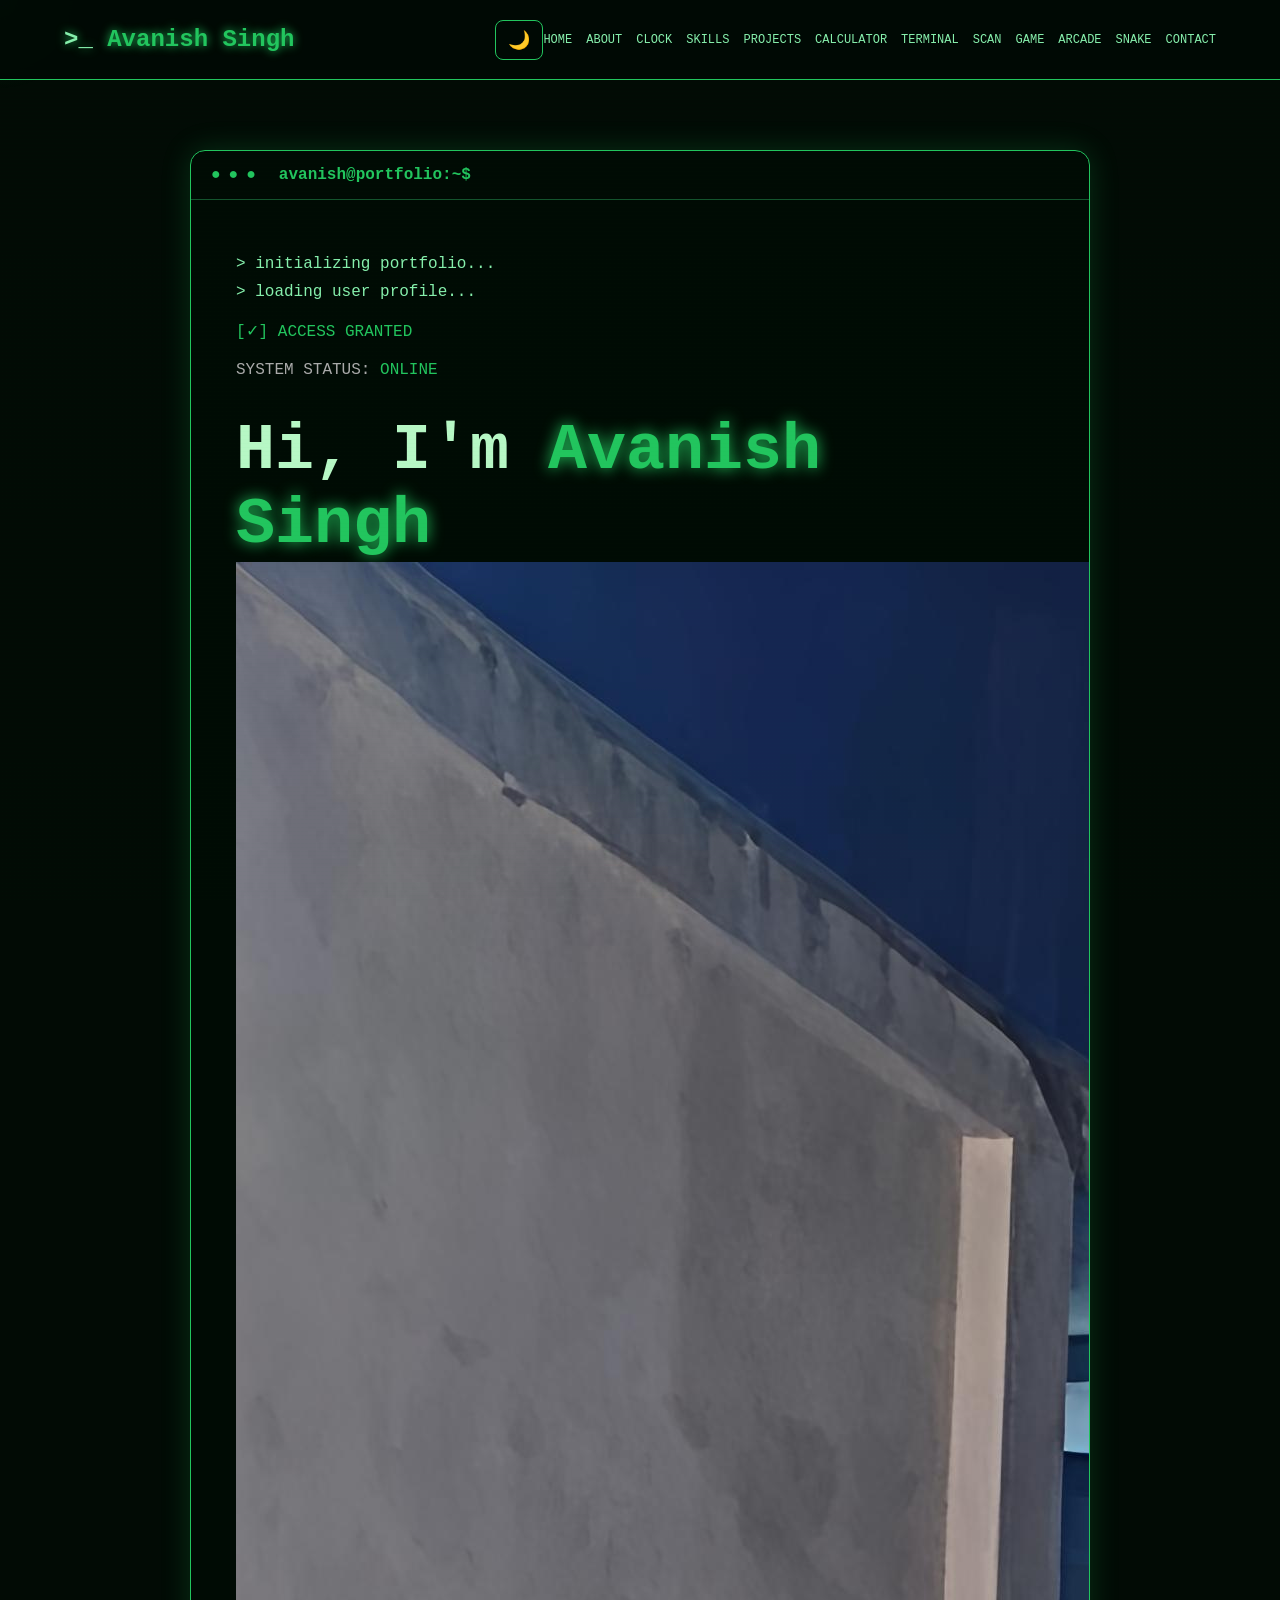
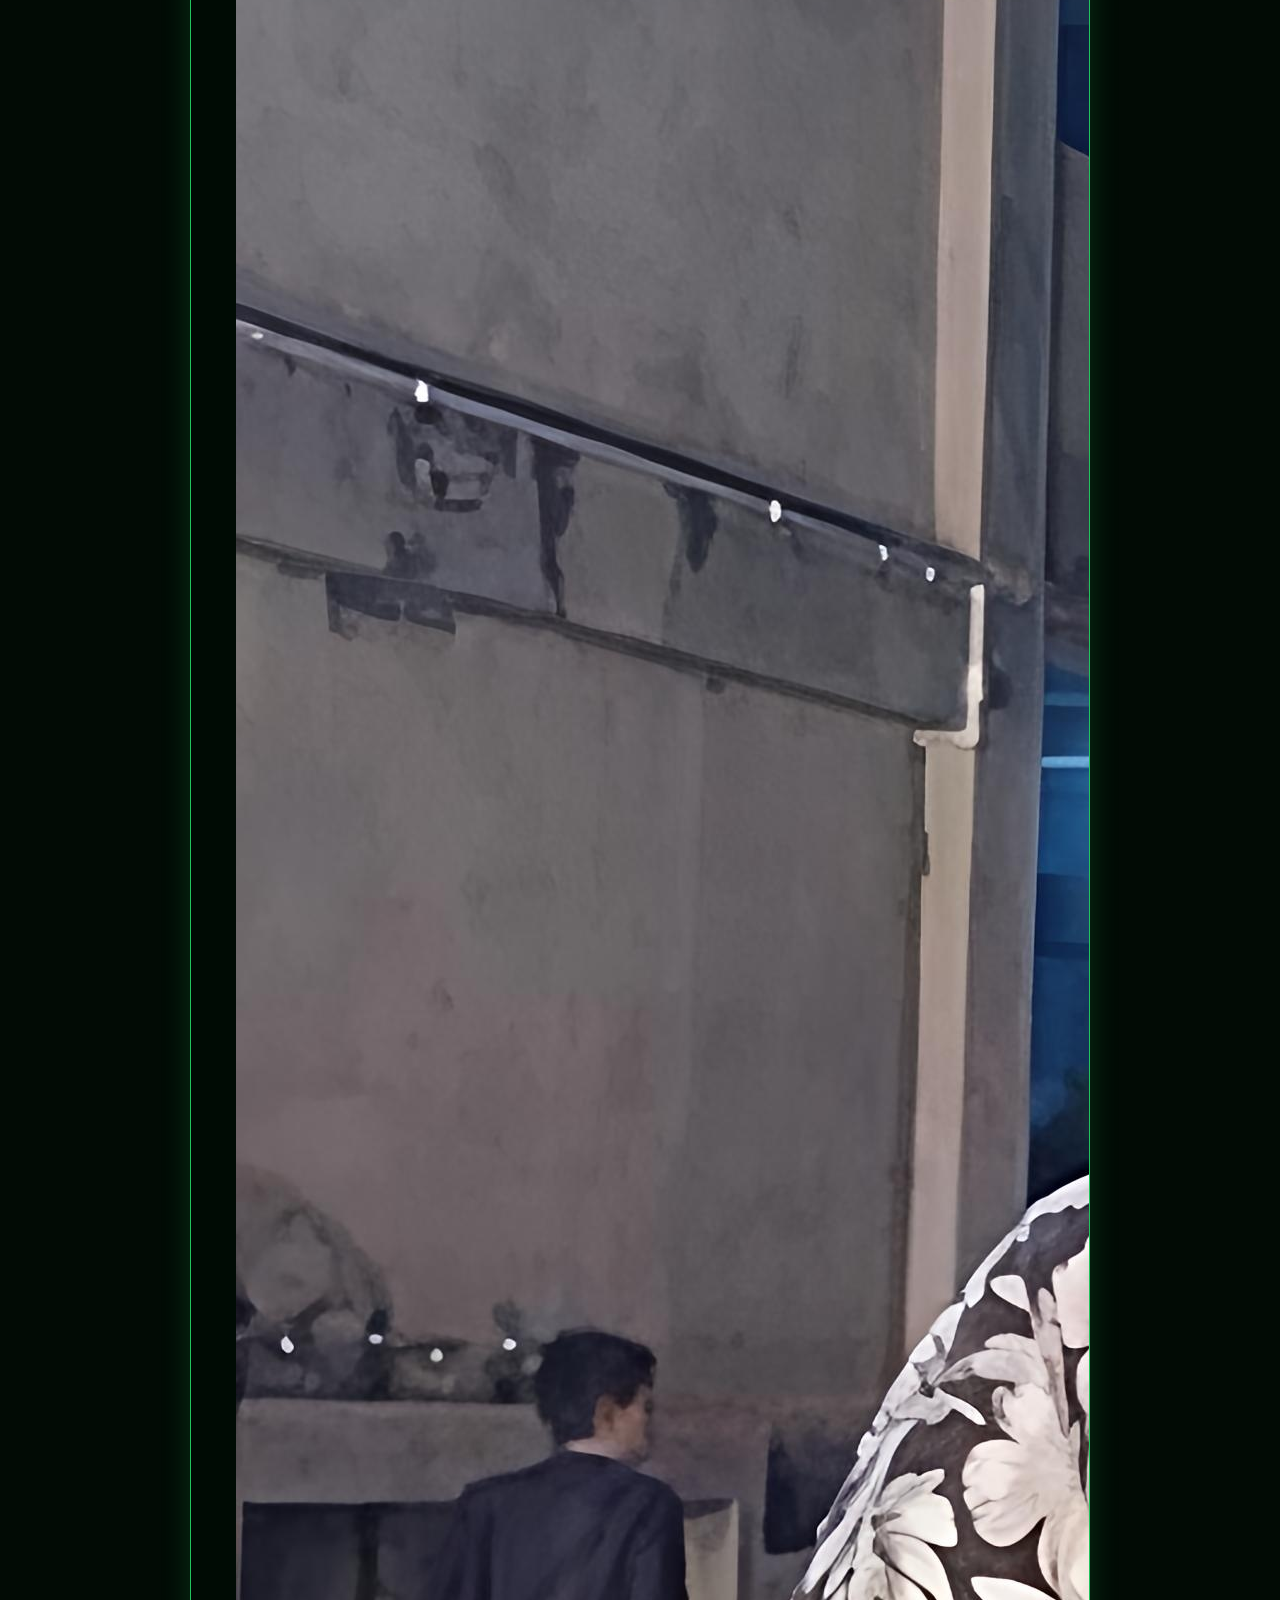
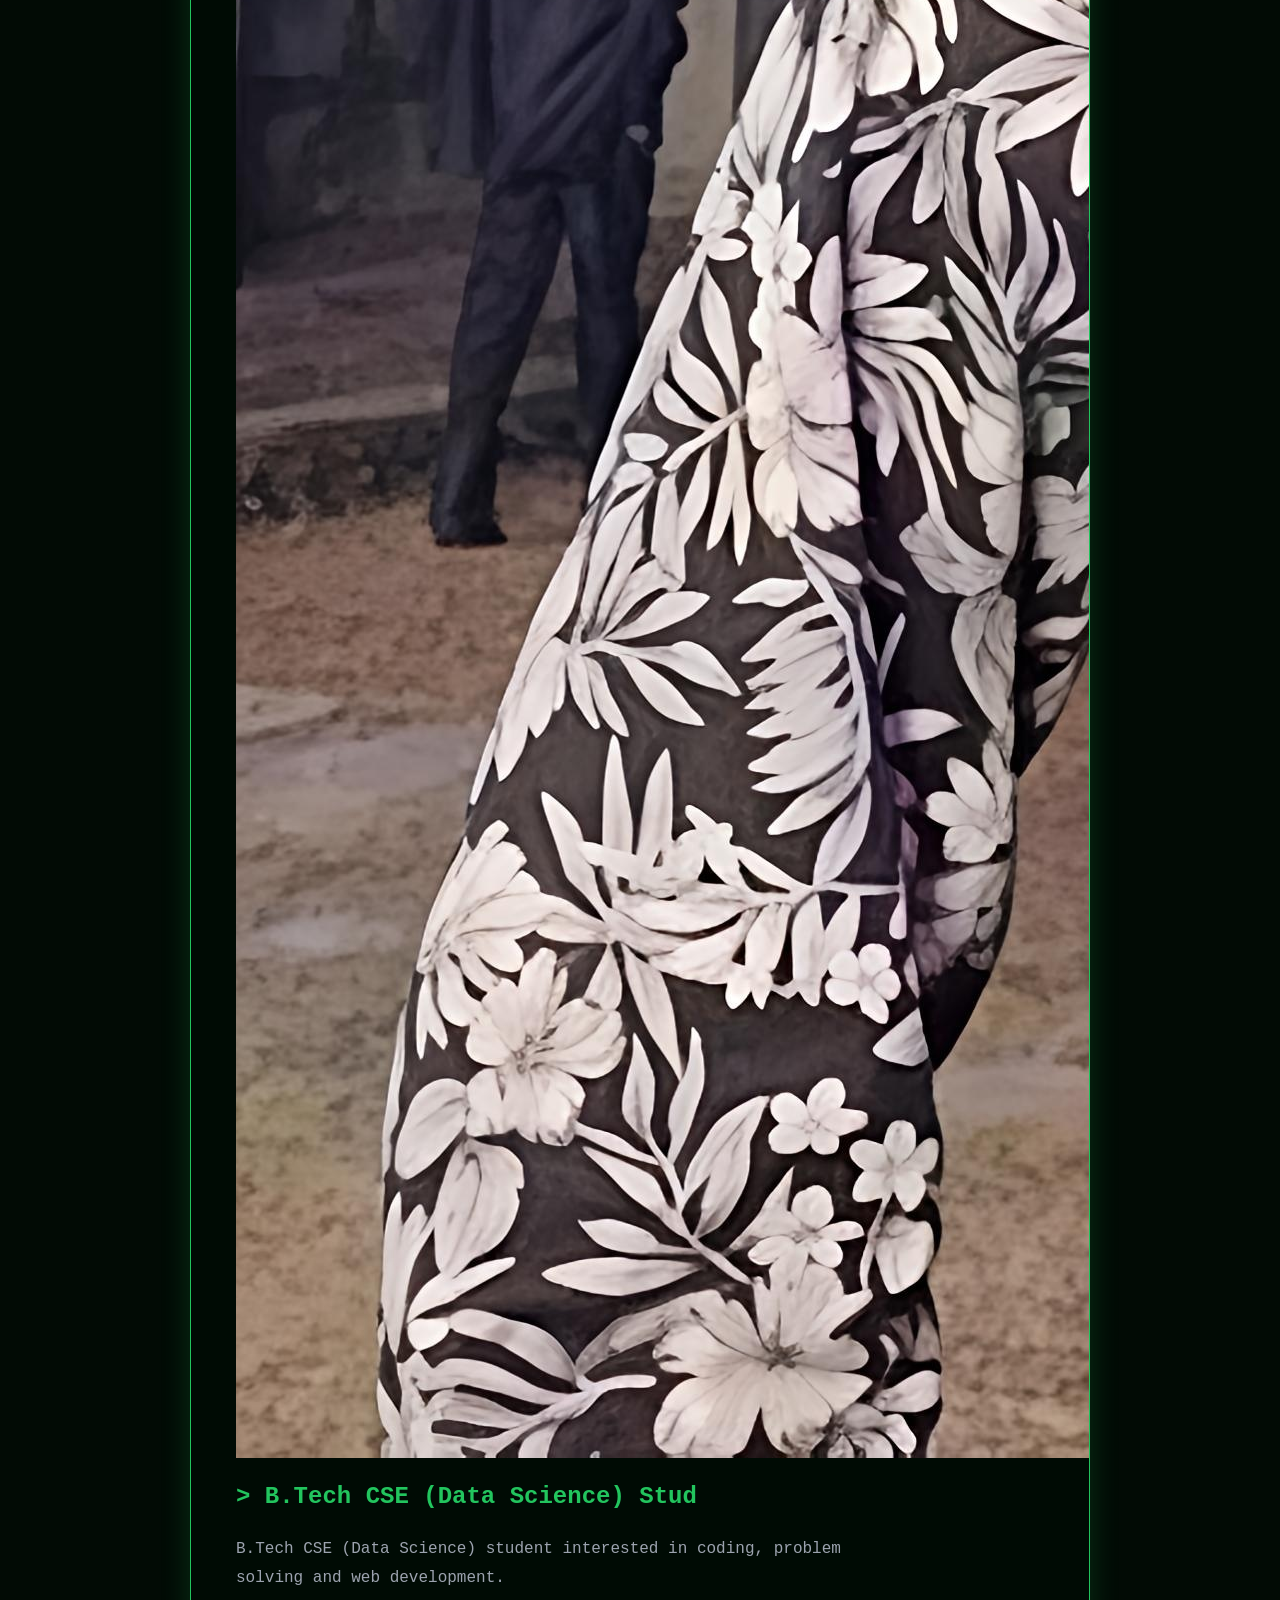
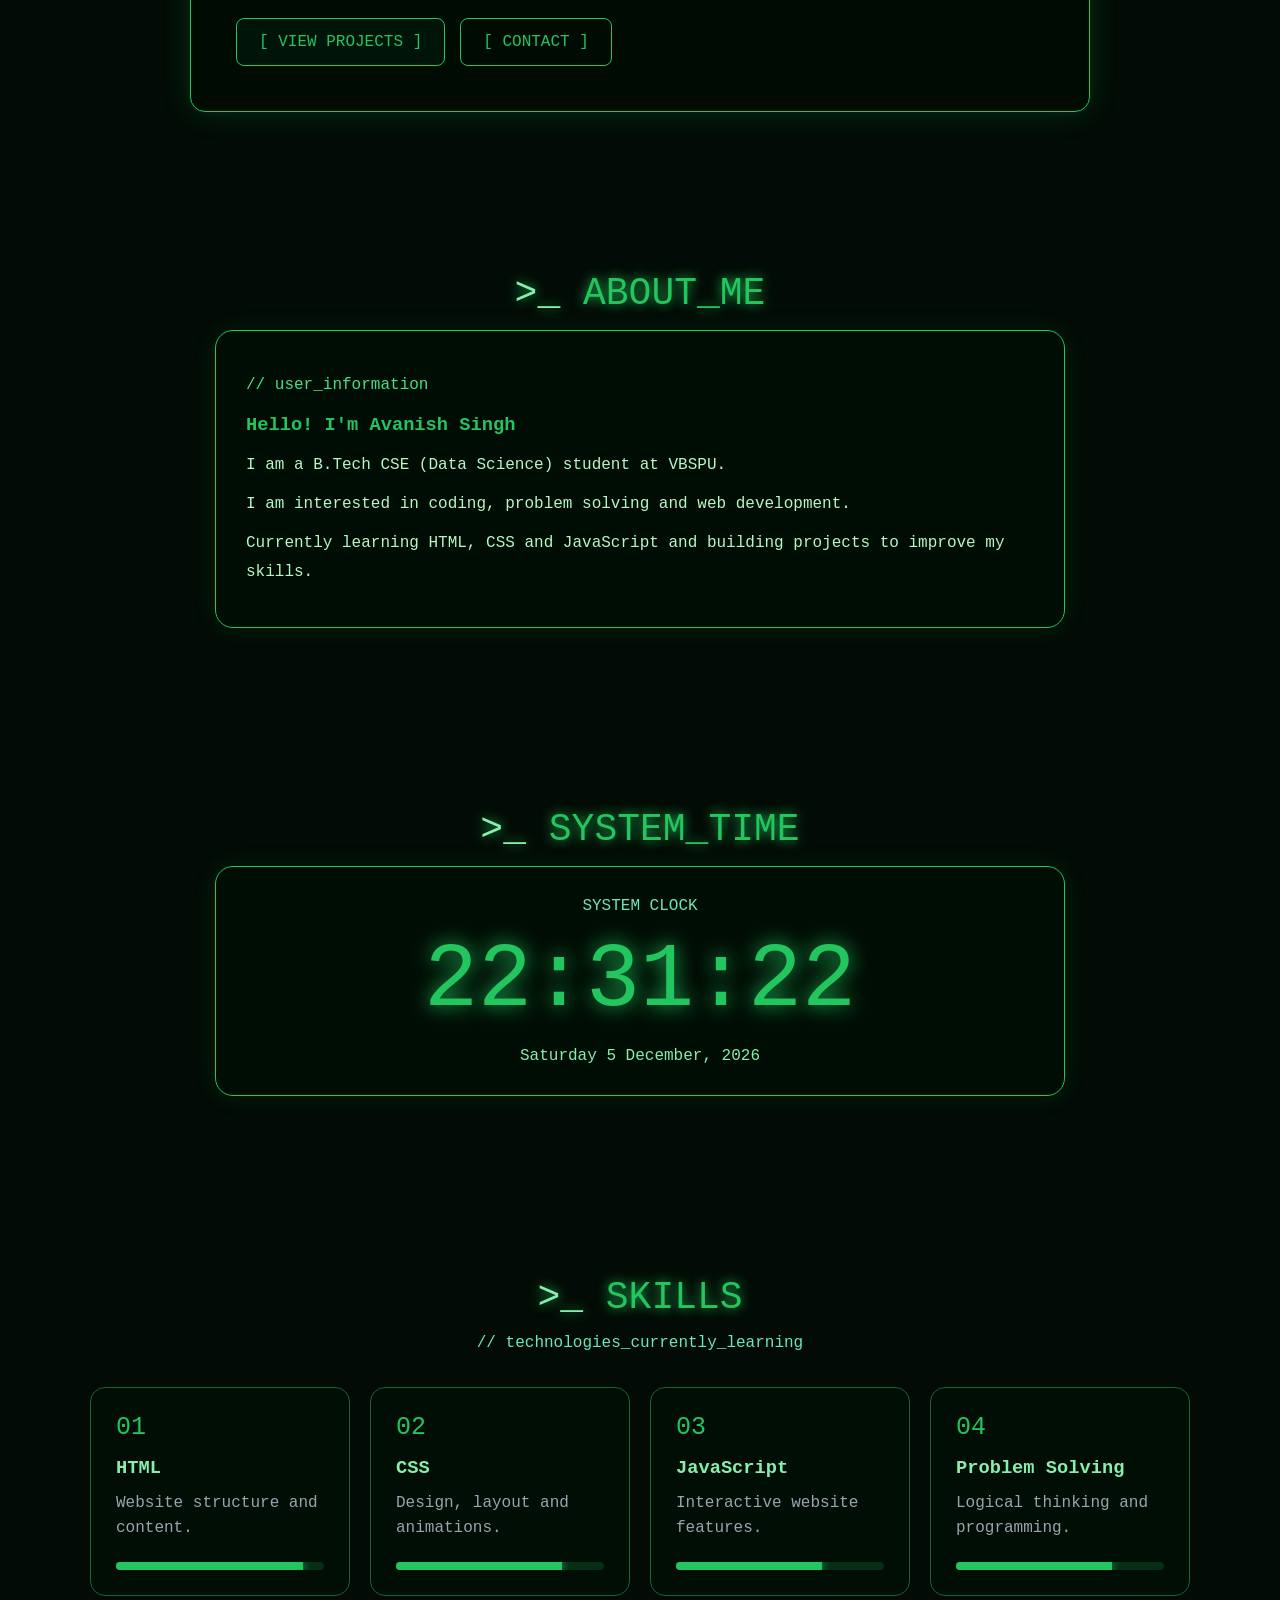
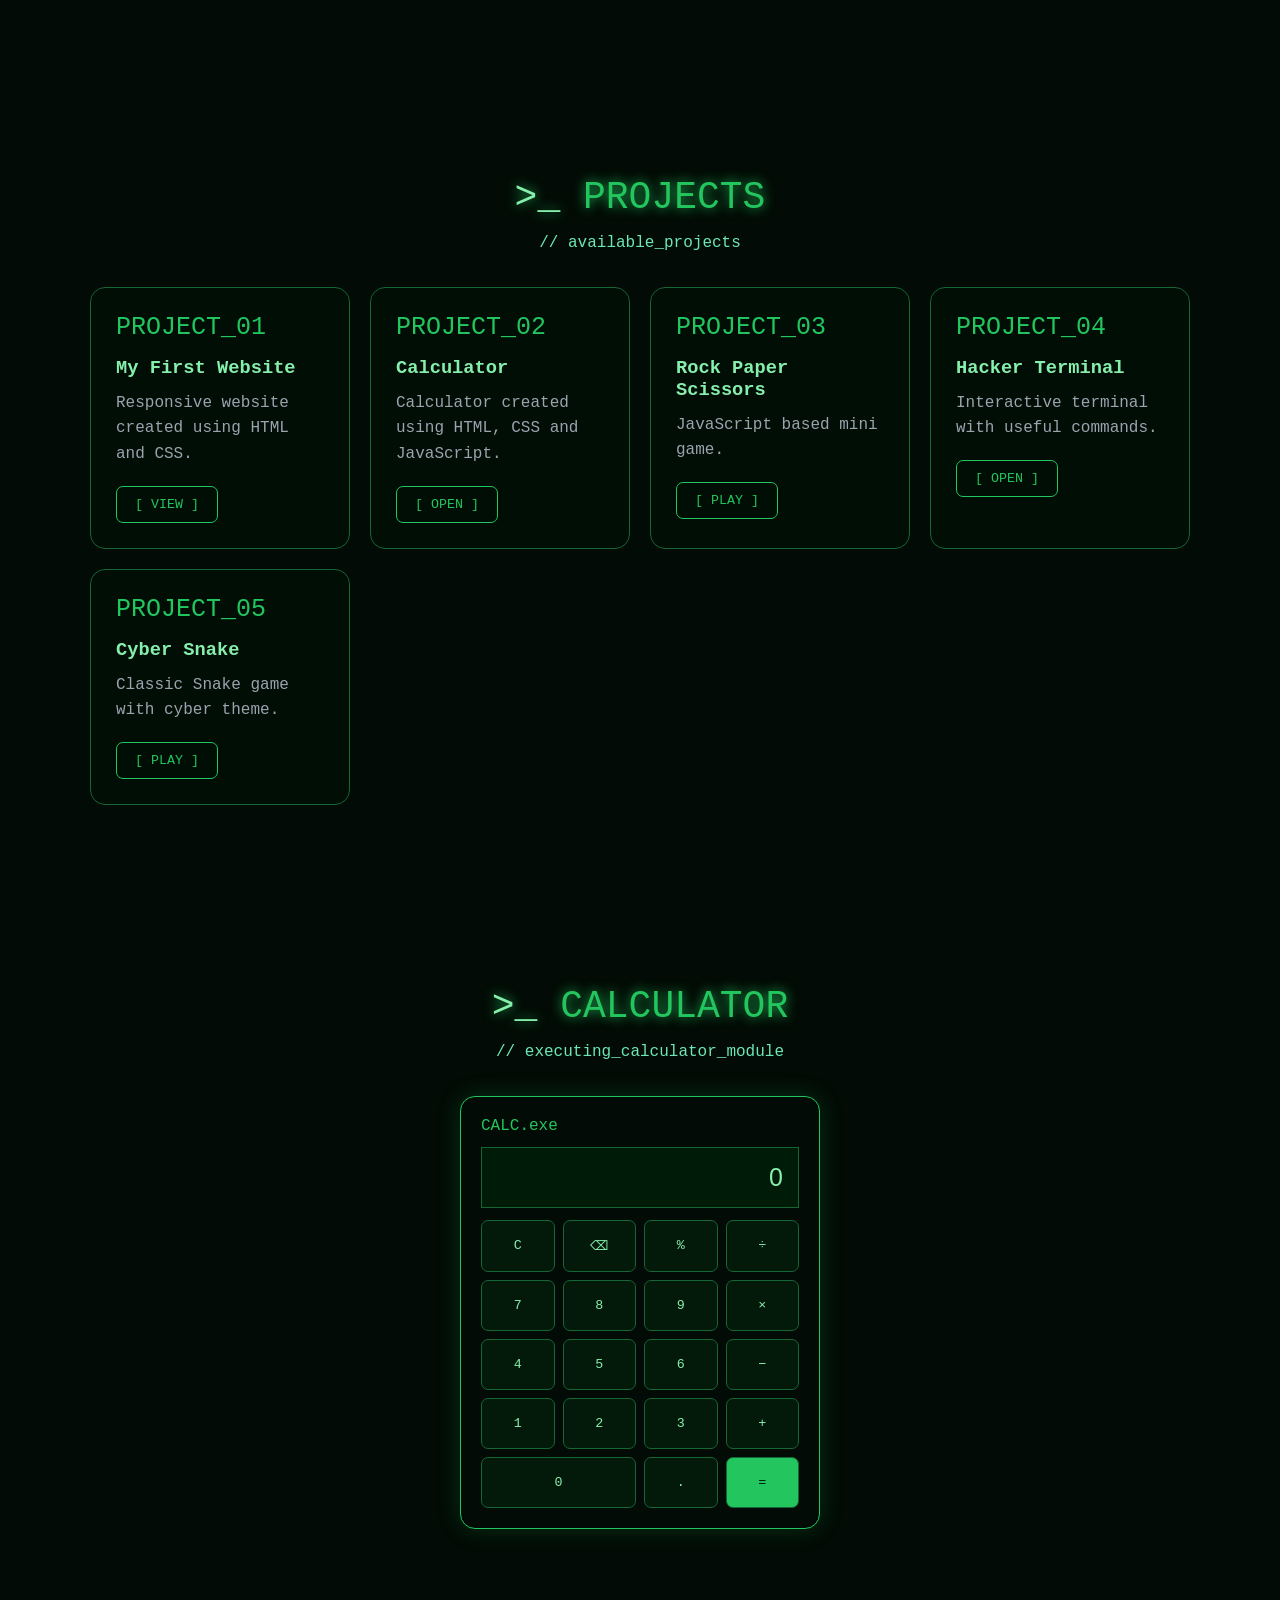
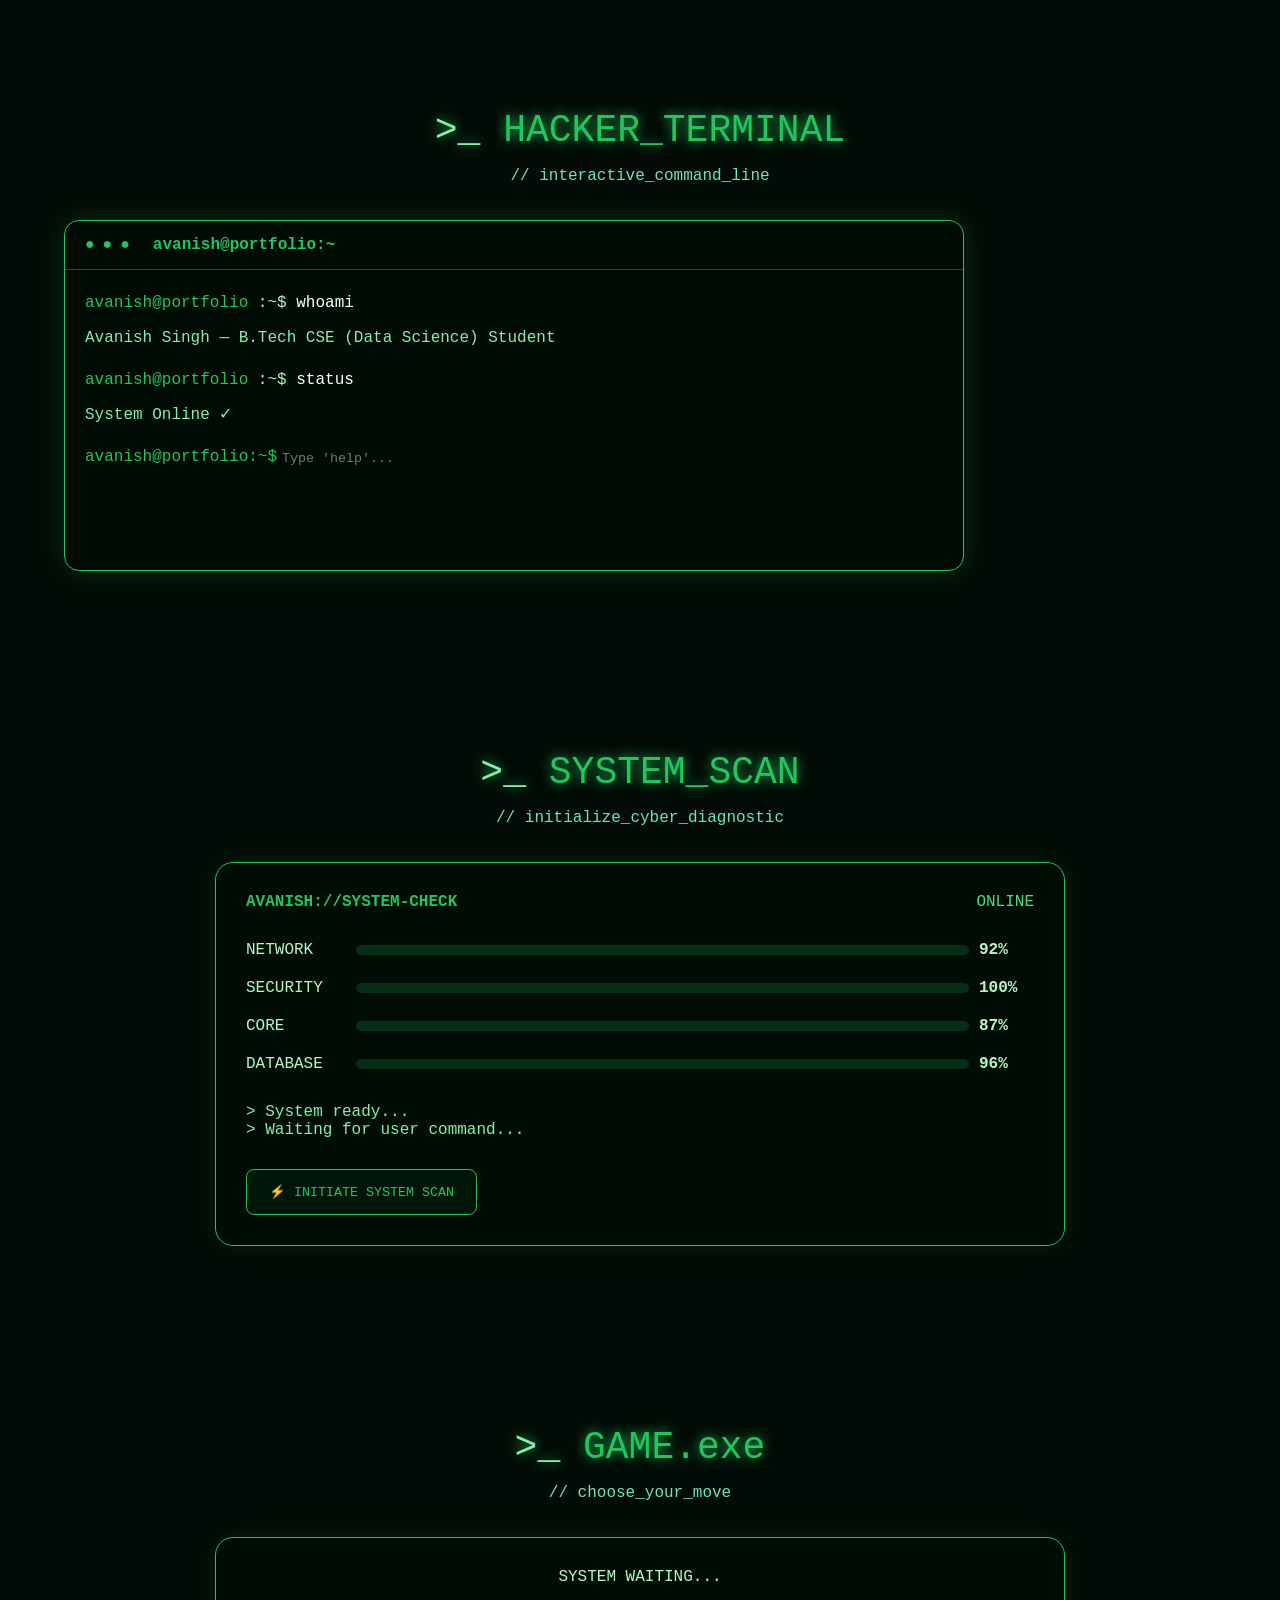
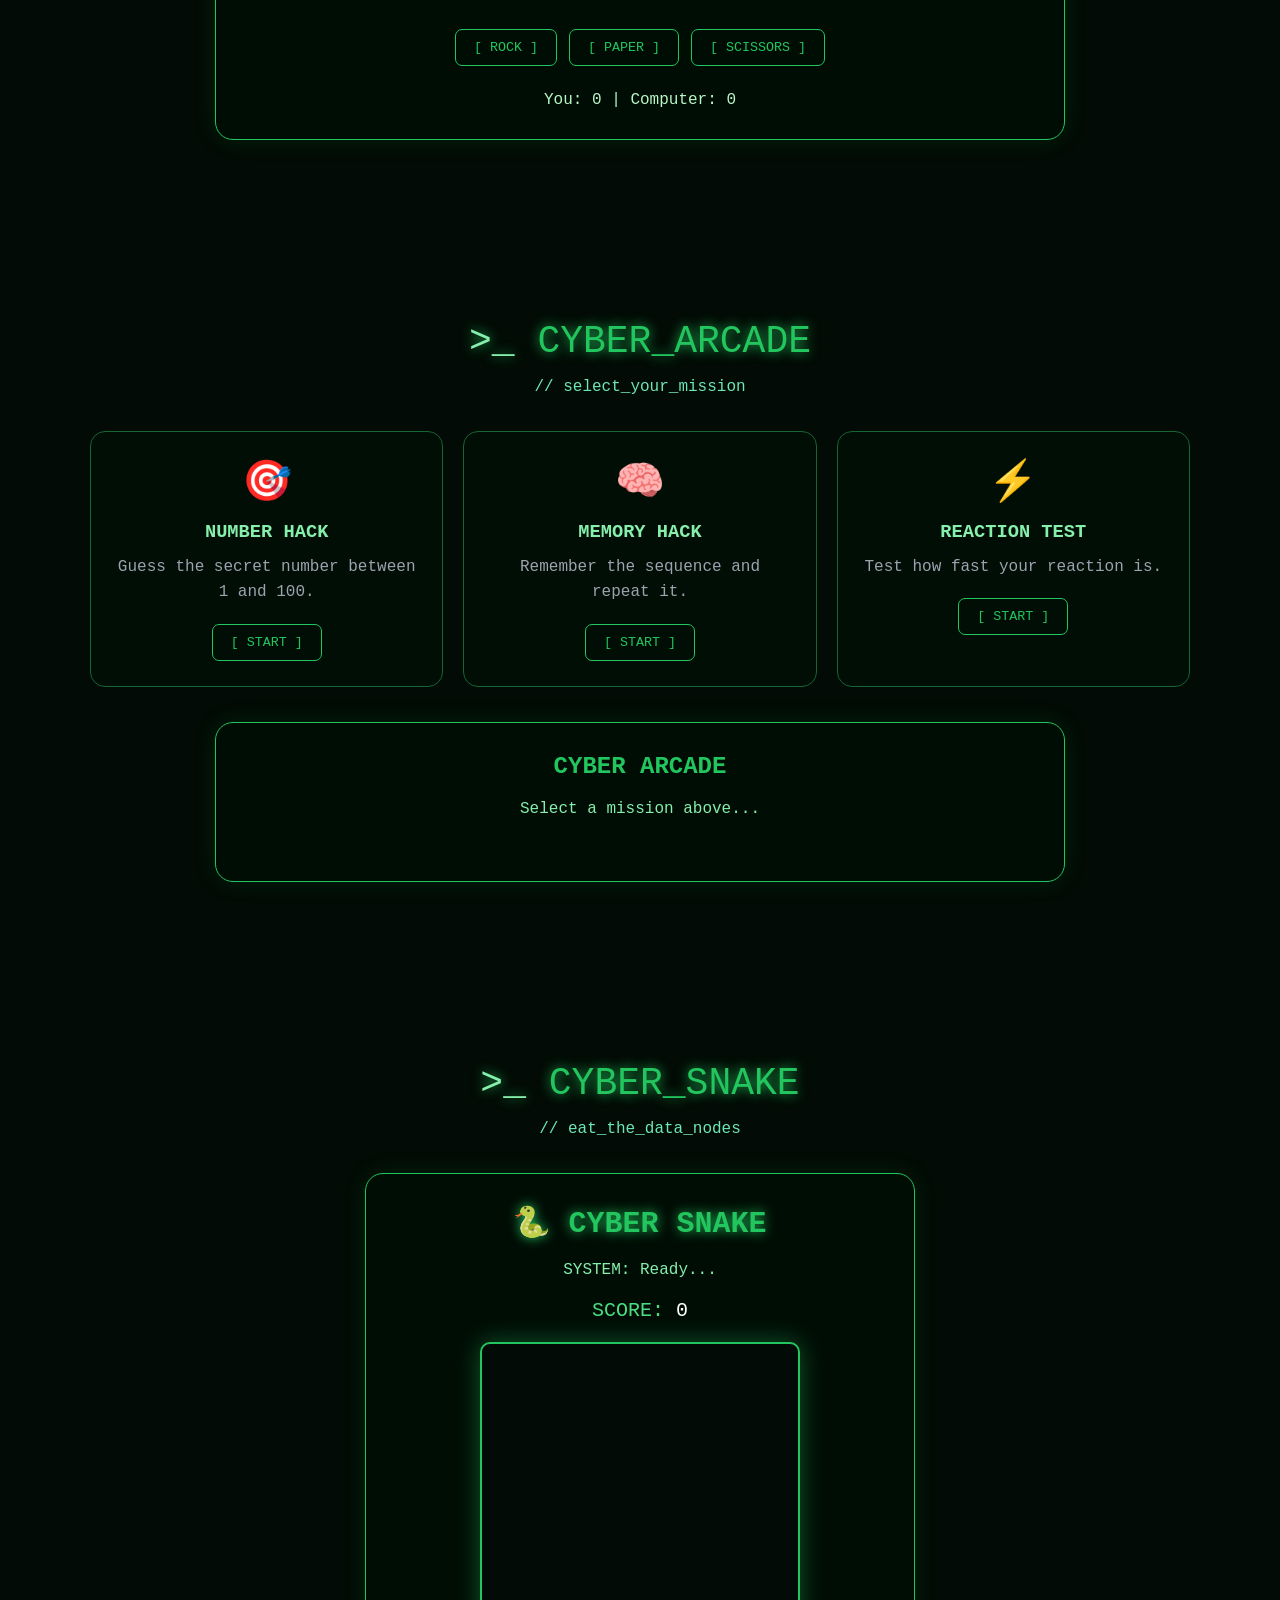
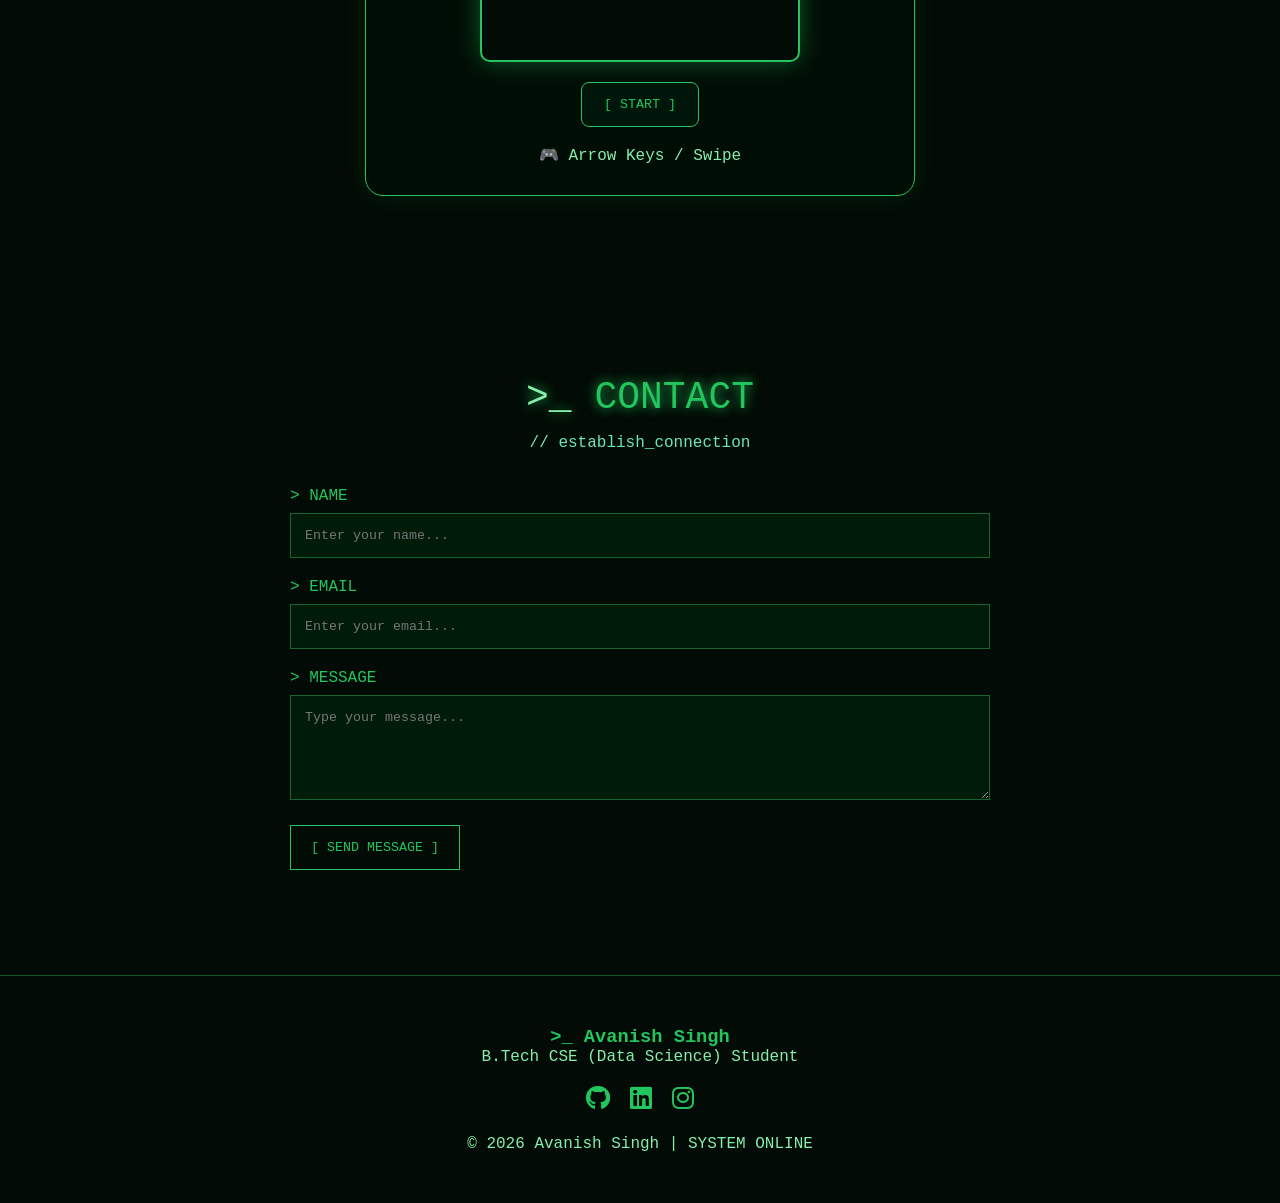
==== commit 4f5c5ecc: "Update index.html" ====
--- a/index.html
+++ b/index.html
@@ -118,7 +118,9 @@
                 Hi, I'm
                 <span>Avanish Singh</span>
             </h1>
-
+<div class="profile-photo">
+    <img src="avanish.jpg" alt="Avanish Singh">
+</div>
             <h2>
                 &gt;
                 <span id="typing-text">
--- a/style.css
+++ b/style.css
@@ -1,5 +1,5 @@
 /* =====================================================
-   AVANISH SINGH - CYBER PORTFOLIO
+   AVANISH SINGH CYBER PORTFOLIO
    STYLE.CSS
 ===================================================== */
 
@@ -11,64 +11,22 @@
 
 html {
     scroll-behavior: smooth;
-    scroll-padding-top: 75px;
 }
 
 body {
     background: #020b05;
-    color: #d1fae5;
+    color: #b7f7c5;
     font-family: "Courier New", monospace;
-    line-height: 1.6;
     overflow-x: hidden;
-    transition: background .3s, color .3s;
-}
-
-/* =====================================================
-   BACKGROUND
-===================================================== */
-
-.particles {
-    position: fixed;
-    inset: 0;
-    z-index: -5;
-    pointer-events: none;
-
-    background-color: #020b05;
-
-    background-image:
-        radial-gradient(
-            circle,
-            rgba(34,197,94,.35) 1px,
-            transparent 1px
-        ),
-        radial-gradient(
-            circle,
-            rgba(74,222,128,.2) 1px,
-            transparent 1px
-        );
-
-    background-size: 55px 55px, 95px 95px;
-
-    animation: matrixMove 12s linear infinite;
-}
-
-@keyframes matrixMove {
-
-    from {
-        background-position:
-            0 0,
-            30px 30px;
-    }
-
-    to {
-        background-position:
-            0 110px,
-            30px 125px;
-    }
-}
-
-
-/* Matrix Rain */
+}
+
+body.light-mode {
+    background: #e9fff0;
+    color: #063b16;
+}
+
+
+/* ================= MATRIX ================= */
 
 #matrixCanvas {
     position: fixed;
@@ -77,1185 +35,893 @@
     width: 100%;
     height: 100%;
 
-    pointer-events: none;
-
-    z-index: -4;
-
-    opacity: .15;
-}
-
-
-/* Scanlines */
+    z-index: -5;
+    opacity: 0.18;
+}
 
 .scanlines {
     position: fixed;
     inset: 0;
 
-    z-index: -3;
-
     pointer-events: none;
 
-    background: repeating-linear-gradient(
-        0deg,
-        rgba(34,197,94,.025),
-        rgba(34,197,94,.025) 1px,
-        transparent 1px,
-        transparent 4px
-    );
-}
-
-
-/* =====================================================
-   CURSOR GLOW
-===================================================== */
+    z-index: 50;
+
+    background:
+        repeating-linear-gradient(
+            to bottom,
+            transparent 0px,
+            transparent 3px,
+            rgba(34, 197, 94, 0.025) 4px
+        );
+}
+
+
+/* ================= CURSOR ================= */
 
 #cursorGlow {
     position: fixed;
 
-    width: 220px;
-    height: 220px;
+    width: 180px;
+    height: 180px;
 
     border-radius: 50%;
 
-    background: radial-gradient(
-        circle,
-        rgba(34,197,94,.14),
-        transparent 70%
-    );
-
     pointer-events: none;
 
+    background:
+        radial-gradient(
+            circle,
+            rgba(34,197,94,0.15),
+            transparent 70%
+        );
+
     transform: translate(-50%, -50%);
 
-    z-index: -1;
-
-    left: 50%;
-    top: 50%;
-}
-
-
-/* =====================================================
-   NAVIGATION
-===================================================== */
+    z-index: 2;
+}
+
+
+/* ================= NAV ================= */
 
 nav {
     position: sticky;
     top: 0;
 
-    z-index: 1000;
-
-    height: 70px;
+    z-index: 100;
+
+    min-height: 80px;
+
+    display: flex;
+    align-items: center;
+
+    padding: 12px 5%;
+
+    border-bottom: 1px solid #22c55e;
+
+    background: rgba(1, 10, 5, 0.94);
+
+    backdrop-filter: blur(10px);
+}
+
+.logo {
+    color: #22c55e;
+    margin-right: auto;
+
+    text-shadow:
+        0 0 10px #22c55e;
+}
+
+.logo span {
+    color: #86efac;
+}
+
+.nav-links {
+    display: flex;
+    gap: 14px;
+}
+
+.nav-links a {
+    color: #86efac;
+    text-decoration: none;
+    font-size: 12px;
+}
+
+.nav-links a:hover {
+    color: #fff;
+    text-shadow:
+        0 0 10px #22c55e;
+}
+
+.menu-btn,
+.theme-btn {
+    background: transparent;
+    border: 1px solid #22c55e;
+
+    color: #22c55e;
+
+    cursor: pointer;
+
+    border-radius: 8px;
+}
+
+.menu-btn {
+    display: none;
+    font-size: 22px;
+    padding: 8px 12px;
+}
+
+.theme-btn {
+    margin-left: 15px;
+    padding: 8px 12px;
+    font-size: 18px;
+}
+
+
+/* ================= HERO ================= */
+
+.hero {
+    min-height: 90vh;
 
     display: flex;
     align-items: center;
     justify-content: center;
 
-    padding: 0 5%;
-
-    background: rgba(1,10,5,.94);
+    padding: 70px 20px;
+}
+
+.hero-terminal,
+.hacker-terminal {
+    width: min(900px, 94%);
+
+    border: 1px solid #22c55e;
+
+    border-radius: 15px;
+
+    overflow: hidden;
+
+    background:
+        rgba(0, 12, 5, 0.92);
+
+    box-shadow:
+        0 0 30px rgba(34,197,94,0.2);
+}
+
+.terminal-top,
+.terminal-header {
+    padding: 15px 20px;
+
+    display: flex;
+    gap: 8px;
+    align-items: center;
 
     border-bottom: 1px solid #14532d;
 
-    backdrop-filter: blur(12px);
-}
-
-
-/* Logo */
-
-.logo {
-    color: #22c55e;
-
+    color: #22c55e;
+}
+
+.terminal-top strong,
+.terminal-header b {
+    margin-left: 15px;
+}
+
+.terminal-content {
+    padding: 45px;
+}
+
+.terminal-line {
+    color: #86efac;
+    margin: 10px 0;
+}
+
+.success {
+    color: #22c55e;
+    margin: 20px 0;
+}
+
+.status {
+    color: #aaa;
+}
+
+.status span {
+    color: #22c55e;
+}
+
+.hero h1 {
+    margin-top: 35px;
+    font-size: clamp(35px, 7vw, 65px);
+}
+
+.hero h1 span {
+    color: #22c55e;
+
+    text-shadow:
+        0 0 15px #22c55e;
+}
+
+.hero h2 {
+    color: #22c55e;
+    margin-top: 20px;
+}
+
+.hero-text {
+    max-width: 650px;
+    margin: 25px 0;
+
+    color: #9ca3af;
+
+    line-height: 1.8;
+}
+
+.hero-buttons {
+    display: flex;
+    flex-wrap: wrap;
+    gap: 15px;
+}
+
+.btn,
+button {
+    font-family: inherit;
+}
+
+.btn {
+    display: inline-block;
+
+    padding: 14px 22px;
+
+    border: 1px solid #22c55e;
+    border-radius: 8px;
+
+    color: #22c55e;
+
+    text-decoration: none;
+
+    background: rgba(34,197,94,0.05);
+
+    cursor: pointer;
+
+    transition: 0.25s;
+}
+
+.btn:hover,
+button:hover {
+    background: #22c55e;
+    color: #001b08;
+
+    box-shadow:
+        0 0 20px rgba(34,197,94,0.5);
+}
+
+.btn-outline {
+    background: transparent;
+}
+
+
+/* ================= SECTIONS ================= */
+
+.section {
+    padding: 90px 5%;
+    min-height: 400px;
+}
+
+.section-header {
+    color: #22c55e;
+
+    font-size: clamp(24px, 5vw, 38px);
+
+    text-align: center;
+
+    margin-bottom: 15px;
+
+    text-shadow:
+        0 0 12px #22c55e;
+}
+
+.section-header span {
+    color: #86efac;
+}
+
+.section-subtitle {
+    text-align: center;
+    color: #6ee7b7;
+
+    margin-bottom: 35px;
+}
+
+
+/* ================= ABOUT ================= */
+
+.about-box,
+.clock-box,
+.game-box,
+.system-box,
+.arcade-game,
+.snake-box {
+    max-width: 850px;
+    margin: auto;
+
+    padding: 30px;
+
+    border: 1px solid #22c55e;
+    border-radius: 18px;
+
+    background:
+        rgba(0, 15, 7, 0.85);
+
+    box-shadow:
+        0 0 25px rgba(34,197,94,0.12);
+}
+
+.about-box h3 {
+    color: #22c55e;
+    margin: 15px 0;
+}
+
+.about-box p {
+    line-height: 1.8;
+    margin: 10px 0;
+}
+
+.code-comment {
+    color: #4ade80;
+}
+
+
+/* ================= CLOCK ================= */
+
+.clock-box {
+    text-align: center;
+}
+
+.clock-label {
+    color: #6ee7b7;
+}
+
+#clock-time {
+    color: #22c55e;
+
+    font-size: clamp(45px, 10vw, 90px);
+
+    margin: 15px 0;
+
+    text-shadow:
+        0 0 20px #22c55e;
+}
+
+#clock-date {
+    color: #86efac;
+}
+
+
+/* ================= SKILLS ================= */
+
+.skills-container,
+.projects-container,
+.arcade-container {
+    max-width: 1100px;
+    margin: auto;
+
+    display: grid;
+
+    grid-template-columns:
+        repeat(auto-fit, minmax(220px, 1fr));
+
+    gap: 20px;
+}
+
+.skill-card,
+.project-card,
+.arcade-card {
+    padding: 25px;
+
+    border: 1px solid #166534;
+
+    border-radius: 15px;
+
+    background:
+        rgba(0, 15, 7, 0.8);
+
+    transition: 0.3s;
+}
+
+.skill-card:hover,
+.project-card:hover,
+.arcade-card:hover {
+    transform: translateY(-5px);
+
+    border-color: #22c55e;
+
+    box-shadow:
+        0 0 20px rgba(34,197,94,0.2);
+}
+
+.icon,
+.project-number,
+.arcade-icon {
+    color: #22c55e;
     font-size: 25px;
-
-    text-shadow:
-        0 0 8px #22c55e,
-        0 0 20px rgba(34,197,94,.5);
-}
-
-.logo span {
-    color: #4ade80;
-}
-
-
-/* Menu Button */
-
-.menu-btn {
-    position: absolute;
-
-    left: 5%;
-
+    margin-bottom: 15px;
+}
+
+.skill-card h3,
+.project-card h3,
+.arcade-card h3 {
+    color: #86efac;
+    margin-bottom: 12px;
+}
+
+.skill-card p,
+.project-card p,
+.arcade-card p {
+    color: #9ca3af;
+    line-height: 1.6;
+}
+
+.skill-bar {
+    height: 8px;
+
+    margin-top: 20px;
+
+    background: #052e16;
+
+    border-radius: 20px;
+
+    overflow: hidden;
+}
+
+.skill-progress {
+    height: 100%;
+
+    background: #22c55e;
+
+    box-shadow:
+        0 0 10px #22c55e;
+}
+
+.html-progress {
+    width: 90%;
+}
+
+.css-progress {
+    width: 80%;
+}
+
+.js-progress {
+    width: 70%;
+}
+
+.problem-progress {
+    width: 75%;
+}
+
+
+/* ================= PROJECTS ================= */
+
+.project-card button,
+.arcade-card button,
+.game-buttons button {
+    margin-top: 18px;
+
+    padding: 10px 18px;
+
+    background: transparent;
+
+    border: 1px solid #22c55e;
+
+    color: #22c55e;
+
+    border-radius: 7px;
+
+    cursor: pointer;
+}
+
+
+/* ================= CALCULATOR ================= */
+
+.calculator {
+    width: min(360px, 95%);
+    margin: auto;
+
+    padding: 20px;
+
+    border: 1px solid #22c55e;
+    border-radius: 15px;
+
+    background: #020b05;
+
+    box-shadow:
+        0 0 25px rgba(34,197,94,0.2);
+}
+
+.calculator-title {
+    color: #22c55e;
+    margin-bottom: 12px;
+}
+
+.calculator-display {
+    width: 100%;
+
+    padding: 15px;
+
+    margin-bottom: 12px;
+
+    background: #001b08;
+
+    border: 1px solid #166534;
+
+    color: #86efac;
+
+    font-size: 25px;
+
+    text-align: right;
+}
+
+.calculator-buttons {
+    display: grid;
+
+    grid-template-columns:
+        repeat(4, 1fr);
+
+    gap: 8px;
+}
+
+.calculator-buttons button {
+    padding: 17px;
+
+    background: #031a0b;
+
+    color: #86efac;
+
+    border: 1px solid #166534;
+
+    border-radius: 7px;
+
+    cursor: pointer;
+}
+
+.calculator-buttons .zero {
+    grid-column: span 2;
+}
+
+.calculator-buttons .equal {
+    background: #22c55e;
+    color: #001b08;
+}
+
+
+/* ================= TERMINAL ================= */
+
+.terminal-body {
+    min-height: 300px;
+
+    max-height: 450px;
+
+    overflow-y: auto;
+
+    padding: 20px;
+
+    line-height: 1.7;
+}
+
+.green {
+    color: #22c55e;
+}
+
+.white {
+    color: white;
+}
+
+.terminal-output {
+    color: #86efac;
+    margin: 8px 0 15px;
+}
+
+.terminal-command {
     display: flex;
     align-items: center;
+
+    gap: 5px;
+}
+
+.terminal-input {
+    flex: 1;
+
+    background: transparent;
+
+    border: none;
+    outline: none;
+
+    color: #fff;
+
+    font-family: inherit;
+}
+
+
+/* ================= SYSTEM SCAN ================= */
+
+.system-box {
+    max-width: 850px;
+}
+
+.system-header {
+    display: flex;
+    justify-content: space-between;
+
+    color: #22c55e;
+
+    margin-bottom: 30px;
+}
+
+.system-status {
+    color: #4ade80;
+}
+
+.scan-line {
+    display: grid;
+
+    grid-template-columns: 100px 1fr 55px;
+
+    gap: 10px;
+
+    align-items: center;
+
+    margin: 20px 0;
+}
+
+.scan-bar {
+    height: 10px;
+
+    background: #052e16;
+
+    border-radius: 10px;
+
+    overflow: hidden;
+}
+
+.scan-progress {
+    width: 0%;
+    height: 100%;
+
+    background: #22c55e;
+
+    transition: width 0.7s;
+}
+
+#scan-output {
+    margin: 30px 0;
+
+    max-height: 180px;
+
+    overflow-y: auto;
+
+    color: #86efac;
+}
+
+.scan-success {
+    color: #22c55e;
+    font-weight: bold;
+}
+
+
+/* ================= RPS ================= */
+
+.game-box {
+    text-align: center;
+}
+
+.game-buttons {
+    display: flex;
     justify-content: center;
 
-    width: 42px;
-    height: 42px;
+    flex-wrap: wrap;
+
+    gap: 12px;
+
+    margin: 25px 0;
+}
+
+
+/* ================= ARCADE ================= */
+
+.arcade-container {
+    margin-bottom: 35px;
+}
+
+.arcade-card {
+    text-align: center;
+}
+
+.arcade-icon {
+    font-size: 40px;
+}
+
+.arcade-game {
+    text-align: center;
+    min-height: 160px;
+}
+
+.arcade-game h2 {
+    color: #22c55e;
+}
+
+#arcadeMessage {
+    margin: 20px 0;
+    color: #86efac;
+}
+
+#arcadeControls input {
+    padding: 12px;
+
+    background: #001b08;
+
+    border: 1px solid #22c55e;
+
+    color: white;
+
+    outline: none;
+}
+
+#arcadeControls button {
+    padding: 12px 18px;
 
     background: transparent;
 
+    color: #22c55e;
+
     border: 1px solid #22c55e;
 
-    border-radius: 8px;
-
-    color: #4ade80;
-
-    font-size: 24px;
-
     cursor: pointer;
-
-    transition: .3s;
-}
-
-.menu-btn:hover {
+}
+
+.memory-buttons {
+    display: flex;
+
+    justify-content: center;
+
+    gap: 10px;
+
+    margin: 20px;
+}
+
+.memory-button {
+    width: 60px;
+    height: 60px;
+
+    font-size: 20px;
+}
+
+.memory-button.active {
+    background: #22c55e !important;
+    color: #001b08 !important;
+
+    box-shadow:
+        0 0 25px #22c55e;
+}
+
+.reaction-box {
+    max-width: 350px;
+
+    margin: 20px auto;
+
+    padding: 45px 20px;
+
+    border: 2px solid #22c55e;
+
+    cursor: pointer;
+
+    font-size: 22px;
+}
+
+.reaction-box.ready {
+    color: #facc15;
+}
+
+.reaction-box.go {
     background: #22c55e;
 
-    color: #020b05;
+    color: #001b08;
 
     box-shadow:
-        0 0 15px #22c55e;
-}
-
-
-/* Theme Button */
-
-.theme-btn {
-    position: absolute;
-
-    right: 5%;
-
-    display: flex;
-    align-items: center;
-    justify-content: center;
-
-    width: 42px;
-    height: 42px;
-
-    border-radius: 50%;
-
-    background: transparent;
-
-    border: 1px solid #22c55e;
-
-    color: #4ade80;
-
-    font-size: 20px;
-
-    cursor: pointer;
-
-    transition: .3s;
-}
-
-.theme-btn:hover {
-    transform: rotate(20deg) scale(1.1);
-
-    background: #22c55e;
-
-    color: #020b05;
-
-    box-shadow:
-        0 0 20px #22c55e;
-}
-
-
-/* Navigation Links */
-
-.nav-links {
-    display: none;
-
-    position: absolute;
-
-    top: 70px;
-    left: 0;
-
-    width: 100%;
-
-    flex-direction: column;
-
-    background: rgba(1,10,5,.98);
-
-    border-bottom: 1px solid #14532d;
-}
-
-.nav-links.active {
-    display: flex;
-}
-
-.nav-links a {
-    padding: 14px 15px;
-
-    color: #4ade80;
-
-    text-decoration: none;
+        0 0 30px #22c55e;
+}
+
+
+/* ================= SNAKE ================= */
+
+.snake-box {
+    max-width: 550px;
 
     text-align: center;
-
-    border-bottom: 1px solid #14532d;
-
-    transition: .3s;
-}
-
-.nav-links a:hover {
-    background: #22c55e;
-
-    color: #020b05;
-}
-
-
-/* =====================================================
-   HERO
-===================================================== */
-
-.hero {
-    min-height: 90vh;
-
-    display: flex;
-    align-items: center;
-    justify-content: center;
-
-    padding: 50px 20px;
-
-    position: relative;
-}
-
-
-/* Hero Terminal */
-
-.hero-terminal {
-    width: 850px;
-    max-width: 100%;
-
-    border: 1px solid #22c55e;
-
-    border-radius: 12px;
-
-    background: rgba(2,15,8,.88);
-
-    box-shadow:
-        0 0 20px rgba(34,197,94,.15),
-        inset 0 0 40px rgba(34,197,94,.03);
-
-    overflow: hidden;
-}
-
-
-/* Terminal Top */
-
-.terminal-top {
-    height: 42px;
-
-    display: flex;
-    align-items: center;
-
-    gap: 7px;
-
-    padding: 0 15px;
-
-    background: #061b0d;
-
-    border-bottom: 1px solid #14532d;
-
-    color: #22c55e;
-}
-
-.terminal-top span {
-    color: #22c55e;
-}
-
-.terminal-top strong {
-    margin-left: 15px;
-
-    color: #4ade80;
-
-    font-size: 13px;
-}
-
-
-/* Hero Content */
-
-.terminal-content {
-    padding: 45px 35px;
-
-    text-align: center;
-}
-
-.terminal-line {
-    color: #4ade80;
-
-    margin-bottom: 7px;
-
-    text-align: left;
-}
-
-.success {
-    color: #22c55e;
-
-    margin: 20px 0;
-
-    font-weight: bold;
-
-    text-shadow:
-        0 0 8px #22c55e;
-}
-
-.status {
-    color: #94a3b8;
-
-    margin-bottom: 25px;
-}
-
-.status span {
-    color: #22c55e;
-
-    text-shadow:
-        0 0 8px #22c55e;
-}
-
-
-/* Hero Heading */
-
-.hero h1 {
-    font-size: 50px;
-
-    margin-bottom: 15px;
-
-    color: #ecfdf5;
-}
-
-.hero h1 span {
-    color: #22c55e;
-
-    text-shadow:
-        0 0 10px #22c55e,
-        0 0 30px rgba(34,197,94,.5);
-}
-
-.hero h2 {
-    color: #86efac;
-
-    font-size: 23px;
-
-    margin-bottom: 20px;
-}
-
-.hero h2 span {
-    color: #4ade80;
-}
-
-.hero-text {
-    max-width: 650px;
-
-    margin: auto;
-
-    color: #94a3b8;
-
-    font-size: 17px;
-}
-
-
-/* =====================================================
-   BUTTONS
-===================================================== */
-
-.hero-buttons {
-    margin-top: 30px;
-
-    display: flex;
-
-    justify-content: center;
-
-    gap: 15px;
-
-    flex-wrap: wrap;
-}
-
-.btn,
-.project-card button,
-.submit-btn {
-    display: inline-block;
-
-    padding: 12px 22px;
-
-    border: 1px solid #22c55e;
-
-    border-radius: 5px;
-
-    background: #22c55e;
-
-    color: #020b05;
-
-    font-family: inherit;
-
-    font-weight: bold;
-
-    text-decoration: none;
-
-    cursor: pointer;
-
-    transition: .3s;
-}
-
-.btn:hover,
-.project-card button:hover,
-.submit-btn:hover {
-    transform: translateY(-3px);
-
-    box-shadow:
-        0 0 20px rgba(34,197,94,.6);
-}
-
-.btn-outline {
-    background: transparent;
-
-    color: #4ade80;
-}
-
-
-/* =====================================================
-   SECTIONS
-===================================================== */
-
-.section {
-    padding: 90px 8%;
-
-    text-align: center;
-
-    position: relative;
-}
-
-.section-header {
-    display: inline-block;
-
-    margin-bottom: 15px;
-
-    color: #22c55e;
-
-    font-size: 32px;
-
-    font-weight: bold;
-
-    text-shadow:
-        0 0 10px rgba(34,197,94,.5);
-}
-
-.section-header span {
-    color: #4ade80;
-}
-
-.section-subtitle {
-    color: #6ee7b7;
-
-    margin-bottom: 40px;
-}
-
-
-/* =====================================================
-   ABOUT
-===================================================== */
-
-.about-box {
-    max-width: 750px;
-
-    margin: auto;
-
-    padding: 35px;
-
-    text-align: left;
-
-    background: rgba(2,15,8,.85);
-
-    border: 1px solid #14532d;
-
-    border-radius: 10px;
-
-    box-shadow:
-        0 0 25px rgba(34,197,94,.08);
-}
-
-.code-comment {
-    color: #16a34a;
-
-    margin-bottom: 15px;
-}
-
-.about-box h3 {
-    color: #4ade80;
-
-    font-size: 24px;
-
-    margin-bottom: 15px;
-}
-
-.about-box p {
-    color: #94a3b8;
-
-    margin-bottom: 15px;
-}
-
-
-/* =====================================================
-   CLOCK
-===================================================== */
-
-.clock-box {
-    width: 350px;
-    max-width: 100%;
-
-    margin: 30px auto;
-
-    padding: 30px;
-
-    background: rgba(2,15,8,.9);
-
-    border: 1px solid #22c55e;
-
-    border-radius: 12px;
-
-    box-shadow:
-        0 0 25px rgba(34,197,94,.15);
-}
-
-.clock-label {
-    color: #16a34a;
-
-    margin-bottom: 10px;
-}
-
-#clock-time {
-    color: #4ade80;
-
-    font-size: 42px;
-
-    font-weight: bold;
+}
+
+.snake-box h2 {
+    color: #22c55e;
+
+    font-size: 30px;
 
     text-shadow:
         0 0 12px #22c55e;
 }
 
-#clock-date {
-    margin-top: 8px;
-
-    color: #86efac;
-
-    font-size: 15px;
-}
-
-
-/* =====================================================
-   SKILLS
-===================================================== */
-
-.skills-container {
-    display: flex;
-
-    justify-content: center;
-
-    gap: 20px;
-
-    flex-wrap: wrap;
-}
-
-.skill-card {
-    width: 220px;
-
-    padding: 30px 20px;
-
-    background: rgba(2,15,8,.85);
-
-    border: 1px solid #14532d;
+#snakeStatus {
+    color: #86efac;
+
+    margin: 20px 0;
+}
+
+.snake-score {
+    color: #4ade80;
+
+    font-size: 20px;
+
+    margin-bottom: 15px;
+}
+
+#snakeScore {
+    color: white;
+}
+
+#snakeCanvas {
+    display: block;
+
+    width: 320px;
+    height: 320px;
+
+    max-width: 100%;
+
+    margin: 20px auto;
+
+    background: #020b05;
+
+    border: 2px solid #22c55e;
 
     border-radius: 10px;
 
-    transition: .3s;
-}
-
-.skill-card:hover {
-    transform: translateY(-8px);
-
-    border-color: #22c55e;
-
     box-shadow:
-        0 0 25px rgba(34,197,94,.2);
-}
-
-.skill-card .icon {
-    color: #22c55e;
-
-    font-size: 25px;
-
-    margin-bottom: 10px;
-}
-
-.skill-card h3 {
-    color: #4ade80;
-
-    margin-bottom: 10px;
-}
-
-.skill-card p {
-    color: #94a3b8;
-
-    font-size: 14px;
-}
-
-
-/* Skill Bars */
-
-.skill-bar {
-    width: 100%;
-
-    height: 8px;
+        0 0 25px rgba(34,197,94,0.4);
+}
+
+.snake-controls {
+    color: #86efac;
 
     margin-top: 18px;
-
-    background: #052e16;
-
-    border-radius: 10px;
-
-    overflow: hidden;
-}
-
-.skill-progress {
-    height: 100%;
-
-    background: #22c55e;
-
-    box-shadow:
-        0 0 10px #22c55e;
-
-    border-radius: 10px;
-
-    animation: skillLoad 1.5s ease;
-}
-
-@keyframes skillLoad {
-
-    from {
-        width: 0;
-    }
-
-}
-
-.html-progress {
-    width: 90%;
-}
-
-.css-progress {
-    width: 80%;
-}
-
-.js-progress {
-    width: 70%;
-}
-
-.problem-progress {
-    width: 75%;
-}
-
-
-/* =====================================================
-   PROJECTS
-===================================================== */
-
-.projects-container {
-    display: flex;
-
-    justify-content: center;
-
-    gap: 25px;
-
-    flex-wrap: wrap;
-}
-
-.project-card {
-    width: 280px;
-
-    padding: 30px 20px;
-
-    text-align: left;
-
-    background: rgba(2,15,8,.85);
-
-    border: 1px solid #14532d;
-
-    border-radius: 10px;
-
-    transition: .3s;
-}
-
-.project-card:hover {
-    transform: translateY(-8px);
-
-    border-color: #22c55e;
-
-    box-shadow:
-        0 0 25px rgba(34,197,94,.2);
-}
-
-.project-number {
-    color: #16a34a;
-
-    font-size: 13px;
-
-    margin-bottom: 15px;
-}
-
-.project-card h3 {
-    color: #4ade80;
-
-    margin-bottom: 12px;
-}
-
-.project-card p {
-    color: #94a3b8;
-
+}
+
+
+/* ================= CONTACT ================= */
+
+form {
+    max-width: 700px;
+    margin: auto;
+}
+
+.form-group {
     margin-bottom: 20px;
 }
 
-.project-card button {
-    font-size: 14px;
-}
-
-
-/* =====================================================
-   CALCULATOR
-===================================================== */
-
-.calculator {
-    width: 320px;
-    max-width: 100%;
-
-    margin: 30px auto;
-
-    padding: 20px;
-
-    background: rgba(2,15,8,.9);
-
-    border: 1px solid #22c55e;
-
-    border-radius: 12px;
-
-    box-shadow:
-        0 0 30px rgba(34,197,94,.15);
-}
-
-.calculator-title {
-    color: #22c55e;
-
-    text-align: left;
-
-    margin-bottom: 12px;
-
-    font-weight: bold;
-}
-
-.calculator-display {
-    width: 100%;
-
-    height: 65px;
-
-    margin-bottom: 15px;
-
-    padding: 10px;
-
-    border: 1px solid #14532d;
-
-    border-radius: 6px;
-
-    background: #010904;
-
-    color: #4ade80;
-
-    text-align: right;
-
-    font-family: inherit;
-
-    font-size: 28px;
-
-    outline: none;
-}
-
-.calculator-buttons {
-    display: grid;
-
-    grid-template-columns:
-        repeat(4, 1fr);
-
-    gap: 8px;
-}
-
-.calculator-buttons button {
-    height: 58px;
-
-    border: 1px solid #14532d;
-
-    border-radius: 6px;
-
-    background: #061b0d;
-
-    color: #86efac;
-
-    font-family: inherit;
-
-    font-size: 19px;
-
-    cursor: pointer;
-
-    transition: .2s;
-}
-
-.calculator-buttons button:hover {
-    background: #22c55e;
-
-    color: #020b05;
-
-    box-shadow:
-        0 0 12px #22c55e;
-}
-
-.calculator-buttons .clear {
-    background: #7f1d1d;
-
-    color: #fecaca;
-}
-
-.calculator-buttons .equal {
-    background: #22c55e;
-
-    color: #020b05;
-}
-
-.calculator-buttons .zero {
-    grid-column: span 2;
-}
-
-
-/* =====================================================
-   HACKER TERMINAL
-===================================================== */
-
-.hacker-terminal {
-    width: 90%;
-    max-width: 750px;
-
-    margin: 30px auto;
-
-    background: #020b06;
-
-    border: 1px solid #22c55e;
-
-    border-radius: 12px;
-
-    overflow: hidden;
-
-    box-shadow:
-        0 0 20px rgba(34,197,94,.25),
-        0 0 50px rgba(34,197,94,.08);
-
-    text-align: left;
-}
-
-.terminal-header {
-    display: flex;
-
-    align-items: center;
-
-    gap: 7px;
-
-    padding: 12px 15px;
-
-    background: #07130c;
-
-    border-bottom: 1px solid #163d25;
-
-    color: #94a3b8;
-}
-
-.terminal-header span {
-    font-size: 12px;
-}
-
-.terminal-header span:nth-child(1) {
-    color: #ef4444;
-}
-
-.terminal-header span:nth-child(2) {
-    color: #eab308;
-}
-
-.terminal-header span:nth-child(3) {
-    color: #22c55e;
-}
-
-.terminal-header b {
-    margin-left: 10px;
-
-    font-family: monospace;
-}
-
-.terminal-body {
-    padding: 25px;
-
-    min-height: 300px;
-
-    font-family:
-        "Courier New",
-        monospace;
-
-    font-size: 15px;
-
-    overflow-x: auto;
-}
-
-.terminal-body p {
-    margin-bottom: 12px;
-}
-
-.green {
-    color: #22c55e;
-}
-
-.white {
-    color: #f8fafc;
-}
-
-.terminal-output {
-    color: #86efac;
-
-    padding-left: 5px;
-}
-
-.terminal-command {
-    display: flex;
-
-    align-items: center;
-
-    gap: 5px;
-
-    margin-top: 10px;
-}
-
-.terminal-input {
-    flex: 1;
-
-    min-width: 100px;
-
-    padding: 4px 0;
-
-    background: transparent;
-
-    border: none;
-
-    outline: none;
-
-    color: #22c55e;
-
-    font-family:
-        "Courier New",
-        monospace;
-
-    font-size: 15px;
-}
-
-.terminal-input::placeholder {
-    color: #4ade80;
-
-    opacity: .5;
-}
-
-.access-message {
-    padding: 12px 20px;
-
-    color: #22c55e;
-
-    font-family:
-        "Courier New",
-        monospace;
-
-    font-weight: bold;
-
-    text-align: center;
-
-    border-top: 1px solid #163d25;
-
-    text-shadow:
-        0 0 5px #22c55e,
-        0 0 15px #22c55e;
-
-    animation: accessGlow 1.5s infinite alternate;
-}
-
-@keyframes accessGlow {
-
-    from {
-        opacity: .5;
-    }
-
-    to {
-        opacity: 1;
-    }
-
-}
-
-
-/* Terminal Boot */
-
-.terminal-boot {
-    color: #22c55e;
-
-    font-family:
-        "Courier New",
-        monospace;
-
-    margin-bottom: 20px;
-}
-
-.terminal-boot p {
-    margin-bottom: 6px;
-
-    animation:
-        bootText .4s ease-in;
-}
-
-@keyframes bootText {
-
-    from {
-        opacity: 0;
-        transform: translateX(-10px);
-    }
-
-    to {
-        opacity: 1;
-        transform: translateX(0);
-    }
-
-}
-
-
-/* =====================================================
-   GAME
-===================================================== */
-
-.game-box {
-    max-width: 550px;
-
-    margin: 30px auto;
-
-    padding: 35px 25px;
-
-    background: rgba(2,15,8,.9);
-
-    border: 1px solid #22c55e;
-
-    border-radius: 12px;
-}
-
-#game-result {
-    color: #4ade80;
-
-    font-size: 21px;
-
-    margin-bottom: 25px;
-}
-
-.game-buttons {
-    display: flex;
-
-    justify-content: center;
-
-    gap: 12px;
-
-    flex-wrap: wrap;
-}
-
-.game-buttons button {
-    padding: 13px 18px;
-
-    border: 1px solid #22c55e;
-
-    border-radius: 6px;
-
-    background: transparent;
-
-    color: #4ade80;
-
-    font-family: inherit;
-
-    cursor: pointer;
-
-    transition: .3s;
-}
-
-.game-buttons button:hover {
-    background: #22c55e;
-
-    color: #020b05;
-
-    box-shadow:
-        0 0 15px #22c55e;
-}
-
-#game-score {
-    margin-top: 25px;
-
-    color: #86efac;
-}
-
-
-/* =====================================================
-   CONTACT
-===================================================== */
-
-form {
-    width: 90%;
-
-    max-width: 550px;
-
-    margin: auto;
-
-    text-align: left;
-
-    padding: 30px;
-
-    background: rgba(2,15,8,.85);
-
-    border: 1px solid #14532d;
-
-    border-radius: 10px;
-}
-
-.form-group {
-    display: flex;
-
-    flex-direction: column;
-
-    gap: 7px;
-
-    margin-bottom: 18px;
-}
-
 .form-group label {
-    color: #4ade80;
+    display: block;
+
+    color: #22c55e;
+
+    margin-bottom: 8px;
 }
 
 .form-group input,
 .form-group textarea {
     width: 100%;
 
-    padding: 13px;
-
-    border: 1px solid #14532d;
-
-    border-radius: 5px;
-
-    background: #010904;
-
-    color: #d1fae5;
+    padding: 14px;
+
+    background: #001b08;
+
+    border: 1px solid #166534;
+
+    color: white;
+
+    outline: none;
 
     font-family: inherit;
-
-    outline: none;
-
-    resize: vertical;
 }
 
 .form-group input:focus,
@@ -1263,61 +929,41 @@
     border-color: #22c55e;
 
     box-shadow:
-        0 0 12px rgba(34,197,94,.2);
+        0 0 12px rgba(34,197,94,0.2);
 }
 
 .submit-btn {
-    width: 100%;
-
-    font-family: inherit;
-}
-
-.submit-btn:disabled {
-    opacity: .6;
-
-    cursor: wait;
-
-    transform: none;
+    padding: 14px 20px;
+
+    border: 1px solid #22c55e;
+
+    background: transparent;
+
+    color: #22c55e;
+
+    cursor: pointer;
 }
 
 #formMessage {
     margin-top: 15px;
+}
+
+
+/* ================= FOOTER ================= */
+
+footer {
+    padding: 50px 20px;
 
     text-align: center;
 
-    min-height: 24px;
-}
-
-
-/* =====================================================
-   FOOTER
-===================================================== */
-
-footer {
-    padding: 45px 20px;
-
-    text-align: center;
-
-    background: #010604;
-
     border-top: 1px solid #14532d;
+
+    color: #86efac;
 }
 
 footer h3 {
     color: #22c55e;
-
-    text-shadow:
-        0 0 10px #22c55e;
-}
-
-footer p {
-    color: #6ee7b7;
-
-    margin-top: 5px;
-}
-
-
-/* Social Icons */
+}
 
 .social-links {
     display: flex;
@@ -1326,1040 +972,172 @@
 
     gap: 20px;
 
-    margin: 25px 0;
+    margin: 20px 0;
 }
 
 .social-links a {
-    width: 55px;
-    height: 55px;
-
-    display: flex;
-
-    align-items: center;
-    justify-content: center;
-
-    border: 2px solid #22c55e;
-
-    border-radius: 50%;
-
-    color: #4ade80;
-
-    font-size: 28px;
-
-    text-decoration: none;
-
-    transition: .3s;
+    color: #22c55e;
+
+    font-size: 25px;
+
+    transition: 0.2s;
 }
 
 .social-links a:hover {
-    background: #22c55e;
-
-    color: #020b05;
-
-    transform:
-        translateY(-5px)
-        scale(1.1);
-
-    box-shadow:
-        0 0 25px #22c55e;
-}
-
-.copyright {
-    font-size: 13px;
-}
-
-
-/* =====================================================
-   TOP BUTTON
-===================================================== */
+    transform: scale(1.2);
+
+    text-shadow:
+        0 0 15px #22c55e;
+}
+
+
+/* ================= TOP BUTTON ================= */
 
 #topBtn {
     position: fixed;
 
     right: 25px;
-    bottom: 30px;
-
-    width: 52px;
-    height: 52px;
-
-    display: flex;
-
-    align-items: center;
-    justify-content: center;
+    bottom: 25px;
+
+    width: 60px;
+    height: 60px;
+
+    border-radius: 50%;
 
     border: 2px solid #22c55e;
 
-    border-radius: 50%;
-
-    background: rgba(1,10,5,.95);
-
-    color: #4ade80;
-
-    font-family: inherit;
-
-    font-size: 28px;
+    background: #020b05;
+
+    color: #22c55e;
+
+    font-size: 25px;
 
     cursor: pointer;
 
-    z-index: 9999;
-
     opacity: 0;
 
-    visibility: hidden;
-
-    transform: translateY(20px);
-
-    box-shadow:
-        0 0 20px rgba(34,197,94,.5);
-
-    transition: .3s;
+    pointer-events: none;
+
+    transition: 0.3s;
+
+    z-index: 90;
 }
 
 #topBtn.show {
     opacity: 1;
 
-    visibility: visible;
-
-    transform: translateY(0);
-}
-
-#topBtn:hover {
-    background: #22c55e;
-
-    color: #020b05;
-
-    transform: scale(1.1);
-}
-
-
-/* =====================================================
-   LIGHT MODE
-===================================================== */
-
-body.light-mode {
-    background: #ecfdf5;
-
-    color: #052e16;
-}
-
-body.light-mode .particles {
-    background-color: #ecfdf5;
-
-    opacity: .35;
-}
-
-body.light-mode #matrixCanvas {
-    opacity: .05;
-}
-
-body.light-mode nav {
-    background: rgba(236,253,245,.95);
-
-    border-color: #86efac;
-}
-
-body.light-mode .nav-links {
-    background: rgba(236,253,245,.98);
-
-    border-color: #86efac;
-}
-
-body.light-mode .nav-links a {
-    border-color: #86efac;
-
-    color: #15803d;
-}
-
-body.light-mode .logo,
-body.light-mode .section-header,
-body.light-mode .hero h1 span {
-    color: #15803d;
-}
-
-body.light-mode .logo span,
-body.light-mode .section-header span {
-    color: #16a34a;
-}
-
-body.light-mode .hero-terminal,
-body.light-mode .about-box,
-body.light-mode .skill-card,
-body.light-mode .project-card,
-body.light-mode .calculator,
-body.light-mode .game-box,
-body.light-mode form,
-body.light-mode .clock-box {
-    background: rgba(255,255,255,.9);
-
-    border-color: #86efac;
-}
-
-body.light-mode .hero h1 {
-    color: #052e16;
-}
-
-body.light-mode .hero-text,
-body.light-mode .about-box p,
-body.light-mode .project-card p,
-body.light-mode .skill-card p {
-    color: #475569;
-}
-
-body.light-mode .calculator-display,
-body.light-mode .form-group input,
-body.light-mode .form-group textarea {
-    background: #f0fdf4;
-
-    color: #052e16;
-
-    border-color: #86efac;
-}
-
-body.light-mode footer {
-    background: #d1fae5;
-}
-
-body.light-mode .hacker-terminal {
-    background: #f0fdf4;
-}
-
-body.light-mode .terminal-body {
-    color: #052e16;
-}
-
-
-/* =====================================================
-   MOBILE
-===================================================== */
-
-@media (max-width: 700px) {
+    pointer-events: auto;
+}
+
+
+/* ================= MOBILE ================= */
+
+@media (max-width: 800px) {
 
     nav {
-        height: 65px;
+        min-height: 75px;
     }
 
     .menu-btn {
-        left: 4%;
+        display: block;
+    }
+
+    .logo {
+        margin: auto;
+        font-size: 20px;
+    }
+
+    .nav-links {
+        position: absolute;
+
+        top: 75px;
+        left: 0;
+        right: 0;
+
+        display: none;
+
+        flex-direction: column;
+
+        padding: 20px;
+
+        background: rgba(0, 10, 4, 0.98);
+
+        border-bottom: 1px solid #22c55e;
+    }
+
+    .nav-links.active {
+        display: flex;
+    }
+
+    .nav-links a {
+        padding: 12px;
+        text-align: center;
+    }
+
+    .hero {
+        padding: 40px 10px;
+    }
+
+    .terminal-content {
+        padding: 25px 18px;
+    }
+
+    .hero h1 {
+        font-size: 38px;
+    }
+
+    .section {
+        padding: 65px 15px;
+    }
+
+    .scan-line {
+        grid-template-columns: 80px 1fr 45px;
+
+        font-size: 12px;
+    }
+
+    #snakeCanvas {
+        width: min(320px, 90vw);
+        height: min(320px, 90vw);
+    }
+
+}
+
+
+/* ================= SMALL MOBILE ================= */
+
+@media (max-width: 450px) {
+
+    .logo {
+        font-size: 16px;
     }
 
     .theme-btn {
-        right: 4%;
-    }
-
-    .logo {
-        font-size: 20px;
-    }
-
-    .nav-links {
-        top: 65px;
-    }
-
-    .hero {
-        min-height: 85vh;
-
-        padding: 30px 15px;
-    }
-
-    .terminal-content {
-        padding: 30px 20px;
+        padding: 7px;
     }
 
     .hero h1 {
-        font-size: 34px;
+        font-size: 30px;
     }
 
     .hero h2 {
         font-size: 18px;
     }
 
-    .hero-text {
-        font-size: 15px;
-    }
-
-    .section {
-        padding: 70px 5%;
-    }
-
-    .section-header {
-        font-size: 25px;
-    }
-
-    .skill-card,
-    .project-card {
-        width: 100%;
-
-        max-width: 350px;
+    .hero-buttons {
+        flex-direction: column;
+    }
+
+    .hero-buttons .btn {
+        text-align: center;
     }
 
     .calculator {
         width: 100%;
-
-        max-width: 330px;
     }
 
     .calculator-buttons button {
-        height: 54px;
-    }
-
-    .terminal-body {
-        padding: 18px;
-
-        font-size: 13px;
-    }
-
-    .terminal-command {
-        align-items: flex-start;
-    }
-
-    .terminal-input {
-        font-size: 13px;
-    }
-
-    .social-links a {
-        width: 50px;
-        height: 50px;
-
-        font-size: 24px;
-    }
-
-    #topBtn {
-        right: 18px;
-        bottom: 20px;
-
-        width: 48px;
-        height: 48px;
-    }
-
-}
-
-
-/* =====================================================
-   VERY SMALL DEVICES
-===================================================== */
-
-@media (max-width: 400px) {
-
-    .logo {
-        font-size: 17px;
-    }
-
-    .hero h1 {
-        font-size: 29px;
-    }
-
-    .hero h2 {
-        font-size: 16px;
-    }
-
-    .terminal-content {
-        padding: 25px 15px;
-    }
-
-    .section-header {
-        font-size: 22px;
-    }
-
-    .calculator {
-        padding: 15px;
-    }
-
-}
-/* =====================================================
-   CYBER SYSTEM SCAN
-===================================================== */
-
-.system-box {
-    width: 90%;
-    max-width: 750px;
-
-    margin: 30px auto;
-
-    background: rgba(2, 15, 8, .92);
-
-    border: 1px solid #22c55e;
-
-    border-radius: 12px;
-
-    overflow: hidden;
-
-    text-align: left;
-
-    box-shadow:
-        0 0 25px rgba(34, 197, 94, .2),
-        inset 0 0 30px rgba(34, 197, 94, .03);
-}
-
-
-/* System Header */
-
-.system-header {
-    display: flex;
-
-    align-items: center;
-
-    gap: 10px;
-
-    padding: 14px 18px;
-
-    background: #061b0d;
-
-    border-bottom: 1px solid #14532d;
-
-    color: #4ade80;
-}
-
-.system-header > span:first-child {
-    color: #22c55e;
-
-    animation: systemPulse 1s infinite;
-}
-
-.system-status {
-    margin-left: auto;
-
-    color: #22c55e;
-
-    font-size: 13px;
-
-    text-shadow: 0 0 8px #22c55e;
-}
-
-
-/* System Content */
-
-.system-content {
-    padding: 28px;
-}
-
-
-/* Scan Lines */
-
-.scan-line {
-    display: grid;
-
-    grid-template-columns: 100px 1fr 55px;
-
-    align-items: center;
-
-    gap: 12px;
-
-    margin-bottom: 20px;
-
-    color: #86efac;
-
-    font-size: 14px;
-}
-
-.scan-line b {
-    color: #22c55e;
-
-    text-align: right;
-}
-
-
-/* Progress Bar */
-
-.scan-bar {
-    height: 10px;
-
-    background: #052e16;
-
-    border: 1px solid #14532d;
-
-    border-radius: 20px;
-
-    overflow: hidden;
-}
-
-.scan-progress {
-    width: 0;
-
-    height: 100%;
-
-    background: #22c55e;
-
-    border-radius: 20px;
-
-    box-shadow:
-        0 0 10px #22c55e;
-
-    transition: width 1.5s ease;
-}
-
-
-/* Scan Output */
-
-#scan-output {
-    min-height: 125px;
-
-    margin: 25px 0;
-
-    padding: 18px;
-
-    background: #010904;
-
-    border: 1px solid #14532d;
-
-    border-radius: 6px;
-
-    color: #4ade80;
-
-    font-family: "Courier New", monospace;
-
-    font-size: 14px;
-
-    overflow: hidden;
-}
-
-#scan-output p {
-    margin-bottom: 7px;
-}
-
-.scan-success {
-    color: #22c55e;
-
-    font-weight: bold;
-
-    text-shadow:
-        0 0 8px #22c55e,
-        0 0 18px rgba(34, 197, 94, .5);
-}
-
-.scan-warning {
-    color: #facc15;
-}
-
-
-/* Scan Button */
-
-#scanBtn {
-    display: block;
-
-    margin: 20px auto 0;
-
-    min-width: 240px;
-}
-
-#scanBtn.scanning {
-    background: transparent;
-
-    color: #4ade80;
-
-    cursor: wait;
-
-    animation: scanButtonGlow 1s infinite alternate;
-}
-
-
-/* Animations */
-
-@keyframes systemPulse {
-
-    0%,
-    100% {
-        opacity: 1;
-
-        text-shadow:
-            0 0 5px #22c55e;
-    }
-
-    50% {
-        opacity: .35;
-
-        text-shadow: none;
-    }
-}
-
-@keyframes scanButtonGlow {
-
-    from {
-        box-shadow:
-            0 0 5px #22c55e;
-    }
-
-    to {
-        box-shadow:
-            0 0 25px #22c55e;
-    }
-}
-
-
-/* =====================================================
-   SYSTEM SCAN - LIGHT MODE
-===================================================== */
-
-body.light-mode .system-box {
-    background: rgba(255, 255, 255, .95);
-
-    border-color: #86efac;
-}
-
-body.light-mode .system-header {
-    background: #d1fae5;
-
-    border-color: #86efac;
-}
-
-body.light-mode .scan-bar {
-    background: #dcfce7;
-
-    border-color: #86efac;
-}
-
-body.light-mode #scan-output {
-    background: #f0fdf4;
-
-    border-color: #86efac;
-}
-
-
-/* =====================================================
-   SYSTEM SCAN - MOBILE
-===================================================== */
-
-@media (max-width: 600px) {
-
-    .system-box {
-        width: 100%;
-    }
-
-    .system-content {
-        padding: 20px 15px;
-    }
-
-    .system-header {
-        font-size: 12px;
-    }
-
-    .scan-line {
-        grid-template-columns: 75px 1fr 45px;
-
-        gap: 8px;
-
-        font-size: 12px;
-    }
-
-    #scan-output {
-        font-size: 12px;
-
-        min-height: 140px;
-    }
-
-    #scanBtn {
-        width: 100%;
-
-        min-width: 0;
-    }
-}
-/* =====================================================
-   CYBER ARCADE
-===================================================== */
-
-.arcade-container {
-    display: flex;
-    justify-content: center;
-    gap: 25px;
-    flex-wrap: wrap;
-    margin-top: 30px;
-}
-
-.arcade-card {
-    width: 280px;
-    padding: 30px 20px;
-
-    background: rgba(2,15,8,.9);
-
-    border: 1px solid #14532d;
-    border-radius: 12px;
-
-    text-align: center;
-
-    transition: .3s;
-
-    position: relative;
-    overflow: hidden;
-}
-
-.arcade-card::before {
-    content: "";
-
-    position: absolute;
-
-    top: 0;
-    left: -100%;
-
-    width: 100%;
-    height: 2px;
-
-    background: #22c55e;
-
-    box-shadow: 0 0 15px #22c55e;
-
-    animation: arcadeScan 3s linear infinite;
-}
-
-@keyframes arcadeScan {
-
-    0% {
-        left: -100%;
-    }
-
-    100% {
-        left: 100%;
-    }
-
-}
-
-.arcade-card:hover {
-    transform: translateY(-10px) scale(1.02);
-
-    border-color: #22c55e;
-
-    box-shadow:
-        0 0 20px rgba(34,197,94,.25),
-        0 0 50px rgba(34,197,94,.08);
-}
-
-.arcade-icon {
-    font-size: 42px;
-    margin-bottom: 15px;
-
-    filter:
-        drop-shadow(0 0 8px #22c55e);
-}
-
-.arcade-card h3 {
-    color: #4ade80;
-
-    margin-bottom: 12px;
-
-    text-shadow:
-        0 0 8px rgba(34,197,94,.5);
-}
-
-.arcade-card p {
-    color: #94a3b8;
-
-    font-size: 14px;
-
-    margin-bottom: 20px;
-}
-
-.arcade-card button {
-    padding: 11px 22px;
-
-    border: 1px solid #22c55e;
-
-    border-radius: 5px;
-
-    background: transparent;
-
-    color: #4ade80;
-
-    font-family: inherit;
-
-    font-weight: bold;
-
-    cursor: pointer;
-
-    transition: .3s;
-}
-
-.arcade-card button:hover {
-    background: #22c55e;
-
-    color: #020b05;
-
-    box-shadow:
-        0 0 20px #22c55e;
-}
-
-
-/* ================= GAME SCREEN ================= */
-
-.arcade-game {
-
-    width: 90%;
-    max-width: 650px;
-
-    min-height: 180px;
-
-    margin: 40px auto 0;
-
-    padding: 30px;
-
-    background: rgba(1,10,5,.95);
-
-    border: 1px solid #22c55e;
-
-    border-radius: 12px;
-
-    box-shadow:
-        0 0 25px rgba(34,197,94,.15);
-
-    text-align: center;
-}
-
-#arcadeTitle {
-
-    color: #22c55e;
-
-    font-size: 22px;
-
-    font-weight: bold;
-
-    margin-bottom: 20px;
-
-    text-shadow:
-        0 0 10px #22c55e;
-}
-
-#arcadeMessage {
-
-    color: #86efac;
-
-    margin-bottom: 20px;
-}
-
-
-/* Arcade Inputs */
-
-#arcadeControls input {
-
-    padding: 12px;
-
-    width: 180px;
-
-    background: #010904;
-
-    border: 1px solid #14532d;
-
-    border-radius: 5px;
-
-    color: #4ade80;
-
-    font-family: inherit;
-
-    outline: none;
-
-    text-align: center;
-}
-
-#arcadeControls input:focus {
-
-    border-color: #22c55e;
-
-    box-shadow:
-        0 0 12px rgba(34,197,94,.3);
-}
-
-
-/* Arcade Buttons */
-
-#arcadeControls button {
-
-    padding: 11px 20px;
-
-    margin: 5px;
-
-    border: 1px solid #22c55e;
-
-    border-radius: 5px;
-
-    background: #22c55e;
-
-    color: #020b05;
-
-    font-family: inherit;
-
-    font-weight: bold;
-
-    cursor: pointer;
-
-    transition: .2s;
-}
-
-#arcadeControls button:hover {
-
-    transform: translateY(-2px);
-
-    box-shadow:
-        0 0 15px #22c55e;
-}
-
-
-/* Reaction Game */
-
-.reaction-box {
-
-    width: 100%;
-    height: 120px;
-
-    display: flex;
-
-    align-items: center;
-    justify-content: center;
-
-    margin-top: 20px;
-
-    border: 1px solid #14532d;
-
-    border-radius: 8px;
-
-    background: #061b0d;
-
-    color: #4ade80;
-
-    font-weight: bold;
-
-    cursor: pointer;
-
-    user-select: none;
-}
-
-.reaction-box.ready {
-
-    background: #7f1d1d;
-
-    color: #fecaca;
-}
-
-.reaction-box.go {
-
-    background: #22c55e;
-
-    color: #020b05;
-
-    box-shadow:
-        0 0 30px #22c55e;
-}
-
-
-/* Memory Buttons */
-
-.memory-buttons {
-
-    display: flex;
-
-    justify-content: center;
-
-    gap: 10px;
-
-    flex-wrap: wrap;
-
-    margin-top: 20px;
-}
-
-.memory-button {
-
-    width: 60px;
-    height: 60px;
-
-    border: 1px solid #22c55e;
-
-    background: #061b0d;
-
-    color: #4ade80;
-
-    border-radius: 8px;
-
-    font-size: 20px;
-
-    cursor: pointer;
-}
-
-.memory-button.active {
-
-    background: #22c55e;
-
-    color: #020b05;
-
-    box-shadow:
-        0 0 20px #22c55e;
-}
-
-
-/* Mobile */
-
-@media (max-width: 700px) {
-
-    .arcade-card {
-        width: 100%;
-        max-width: 350px;
-    }
-
-    .arcade-game {
-        width: 95%;
-        padding: 22px 15px;
-    }
-
-}
-/* =====================================================
-   CYBER SNAKE
-===================================================== */
-
-.snake-box {
-    max-width: 500px;
-    margin: 30px auto;
-    padding: 30px 20px;
-    text-align: center;
-
-    border: 2px solid #22c55e;
-    border-radius: 25px;
-
-    background: rgba(0, 15, 7, 0.9);
-
-    box-shadow:
-        0 0 20px rgba(34, 197, 94, 0.25),
-        inset 0 0 30px rgba(34, 197, 94, 0.05);
-}
-
-.snake-box h2 {
-    color: #22c55e;
-    font-family: monospace;
-    font-size: 28px;
-
-    text-shadow:
-        0 0 10px #22c55e;
-}
-
-#snakeStatus {
-    color: #86efac;
-    font-family: monospace;
-    margin: 20px 0;
-}
-
-.snake-score {
-    color: #4ade80;
-    font-family: monospace;
-    font-size: 20px;
-    margin-bottom: 15px;
-}
-
-#snakeScore {
-    color: #fff;
-}
-
-#snakeCanvas {
-    display: block;
-
-    width: 320px;
-    height: 320px;
-
-    max-width: 100%;
-
-    margin: 20px auto;
-
-    border: 2px solid #22c55e;
-
-    border-radius: 10px;
-
-    box-shadow:
-        0 0 20px rgba(34, 197, 94, 0.4);
-}
-
-.snake-controls {
-    color: #86efac;
-    font-family: monospace;
-    margin-top: 20px;
-}
+        padding: 14px;
+    }
+
+}
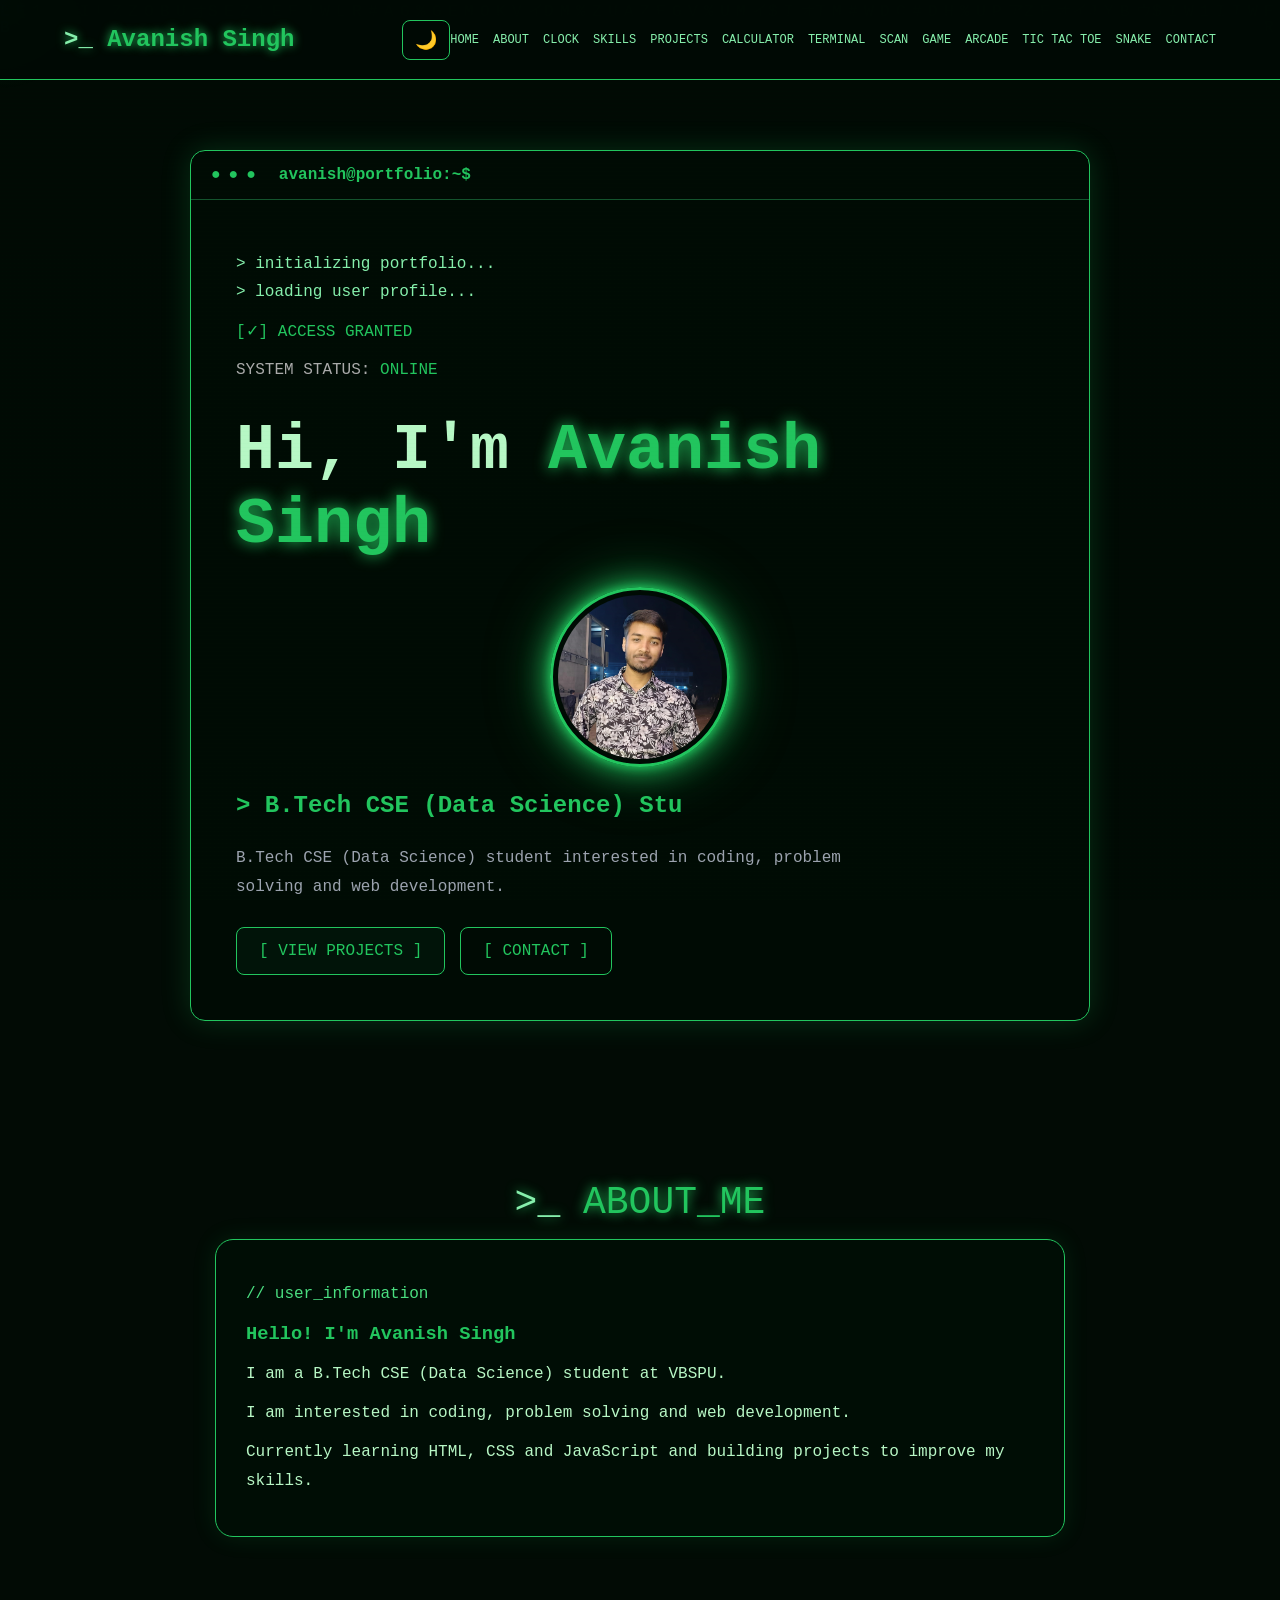
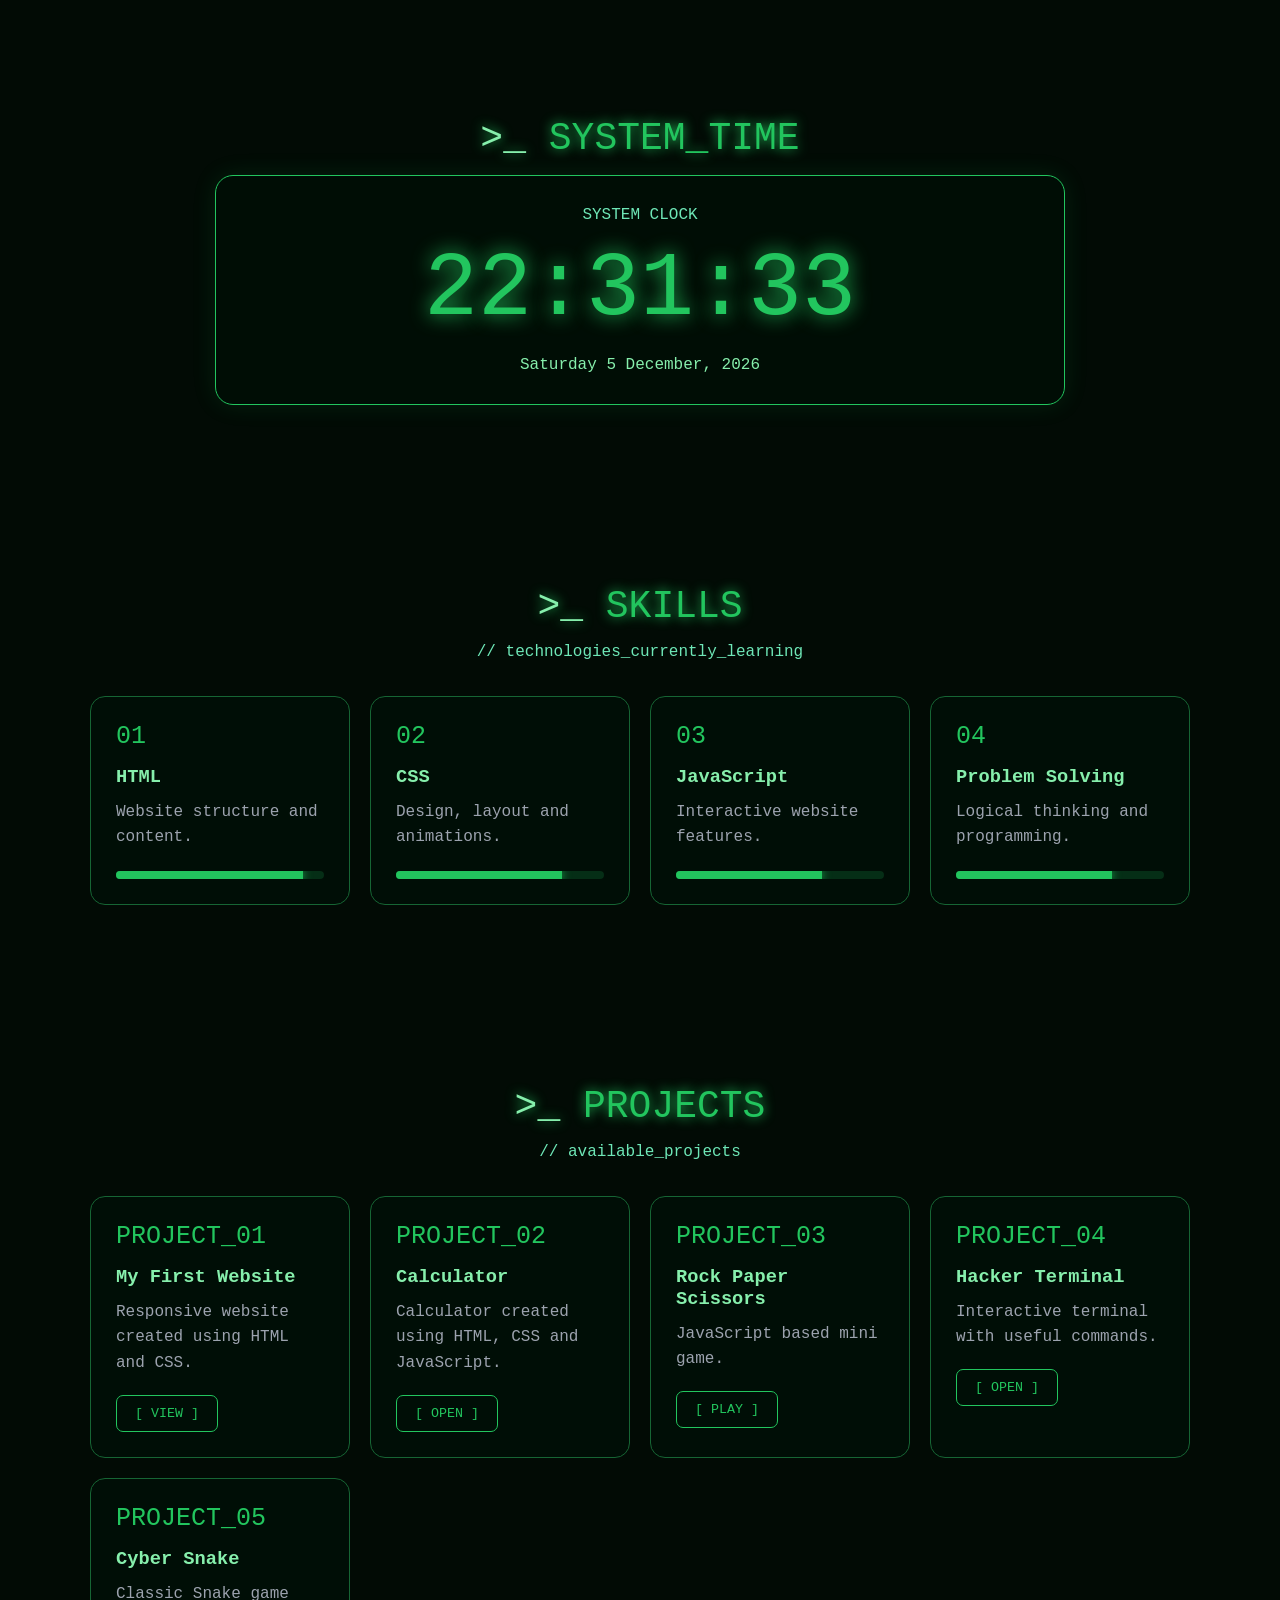
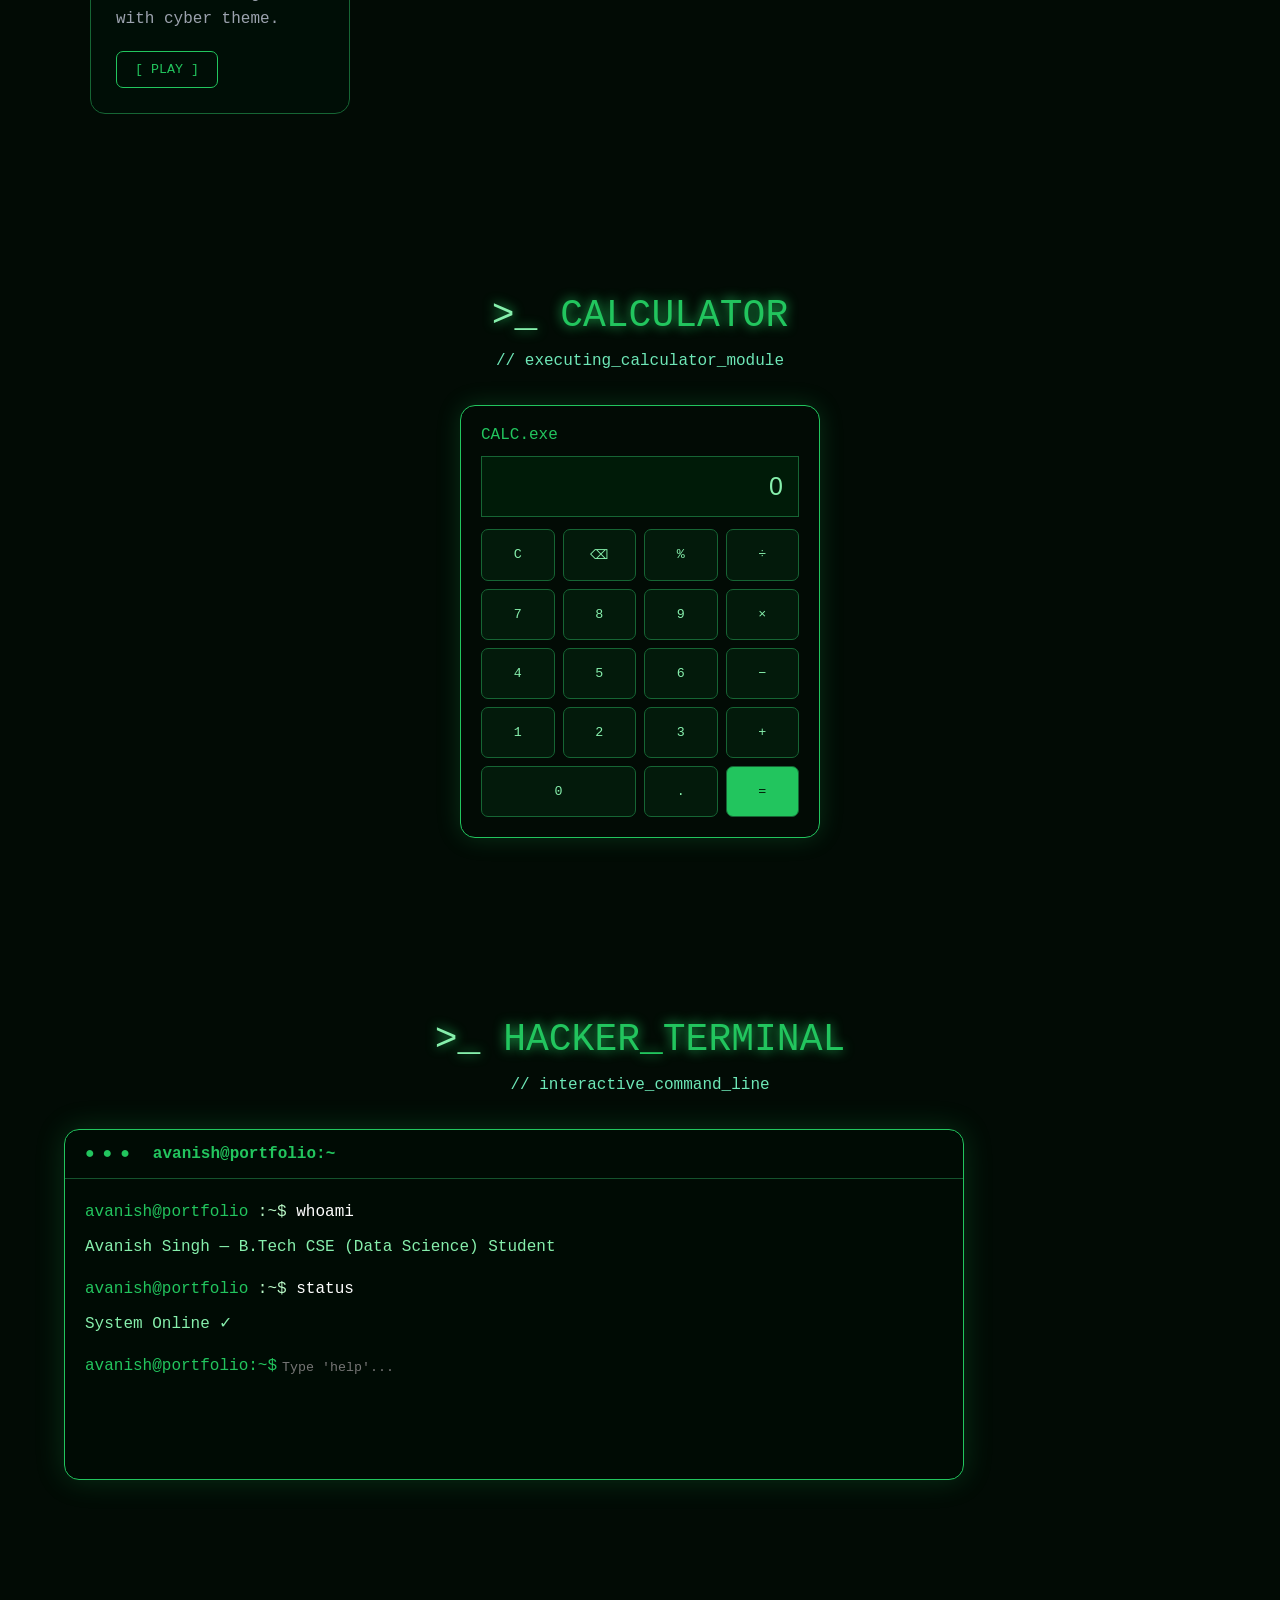
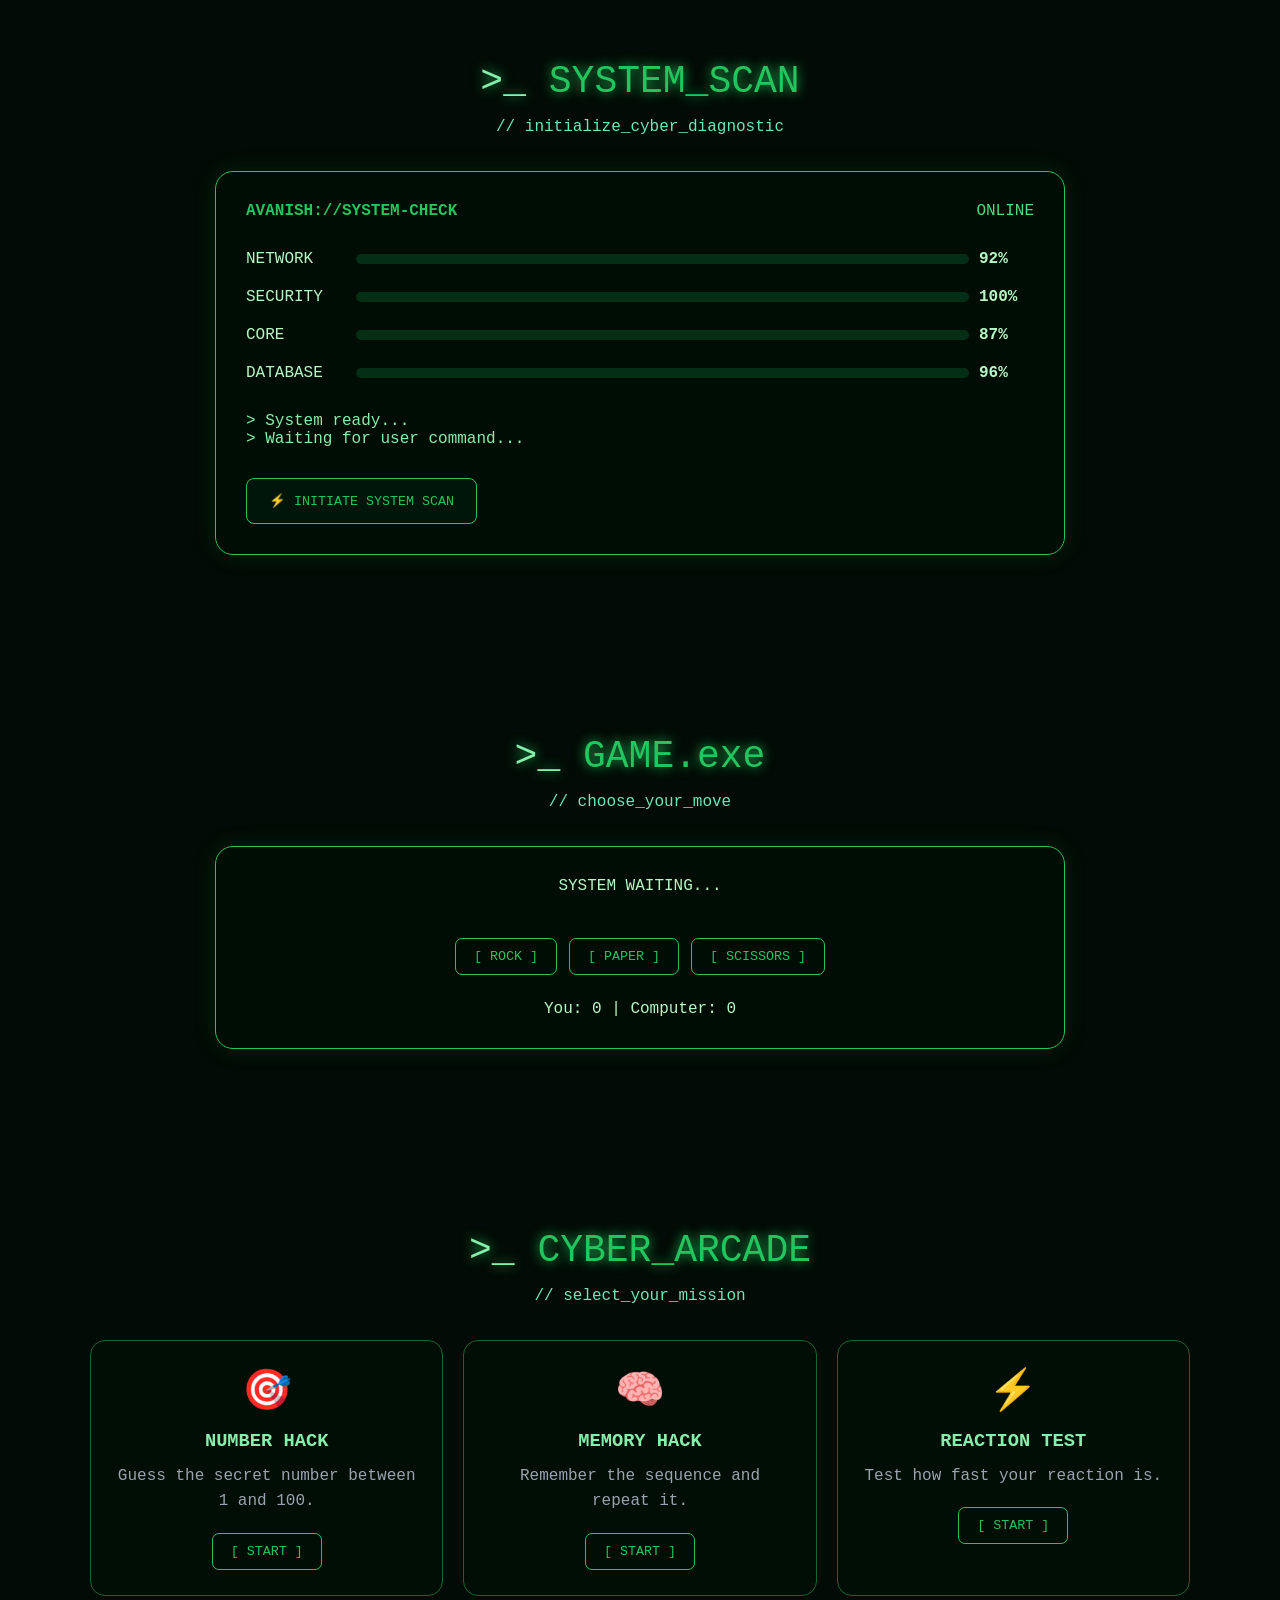
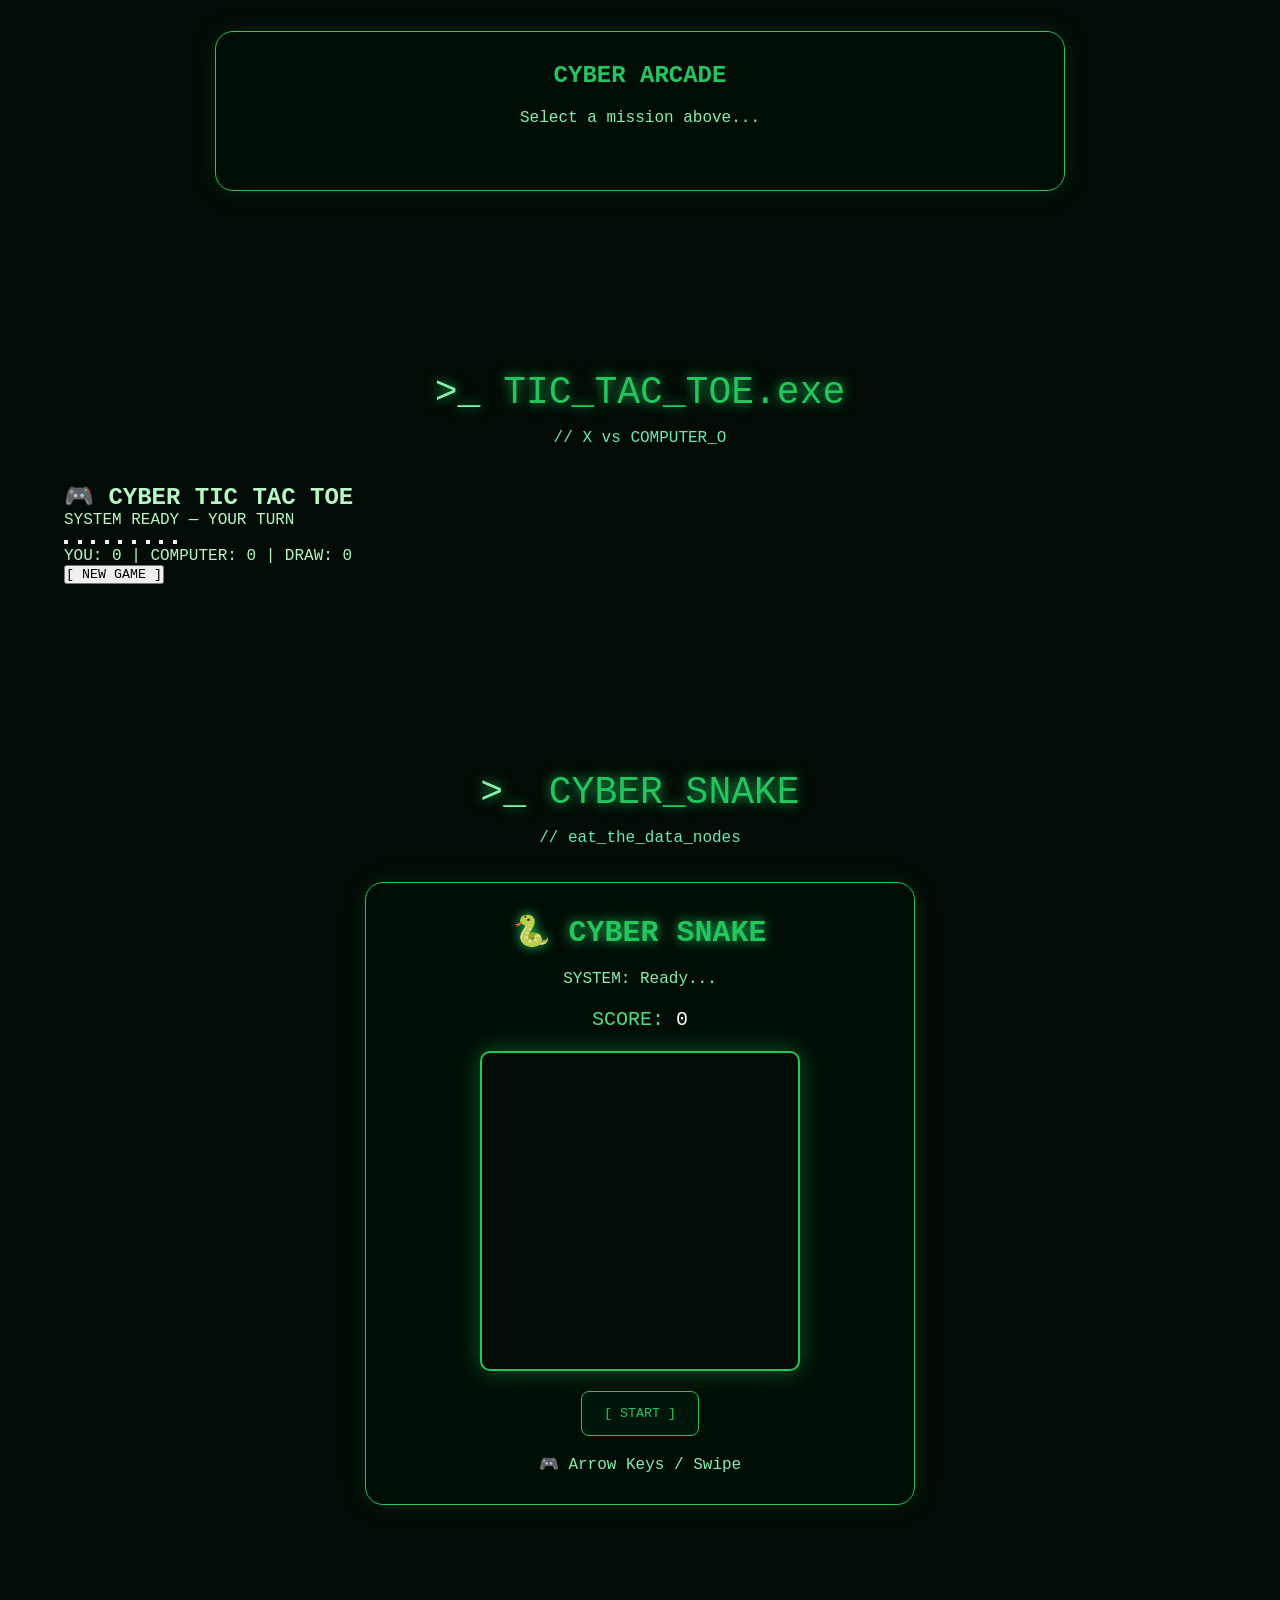
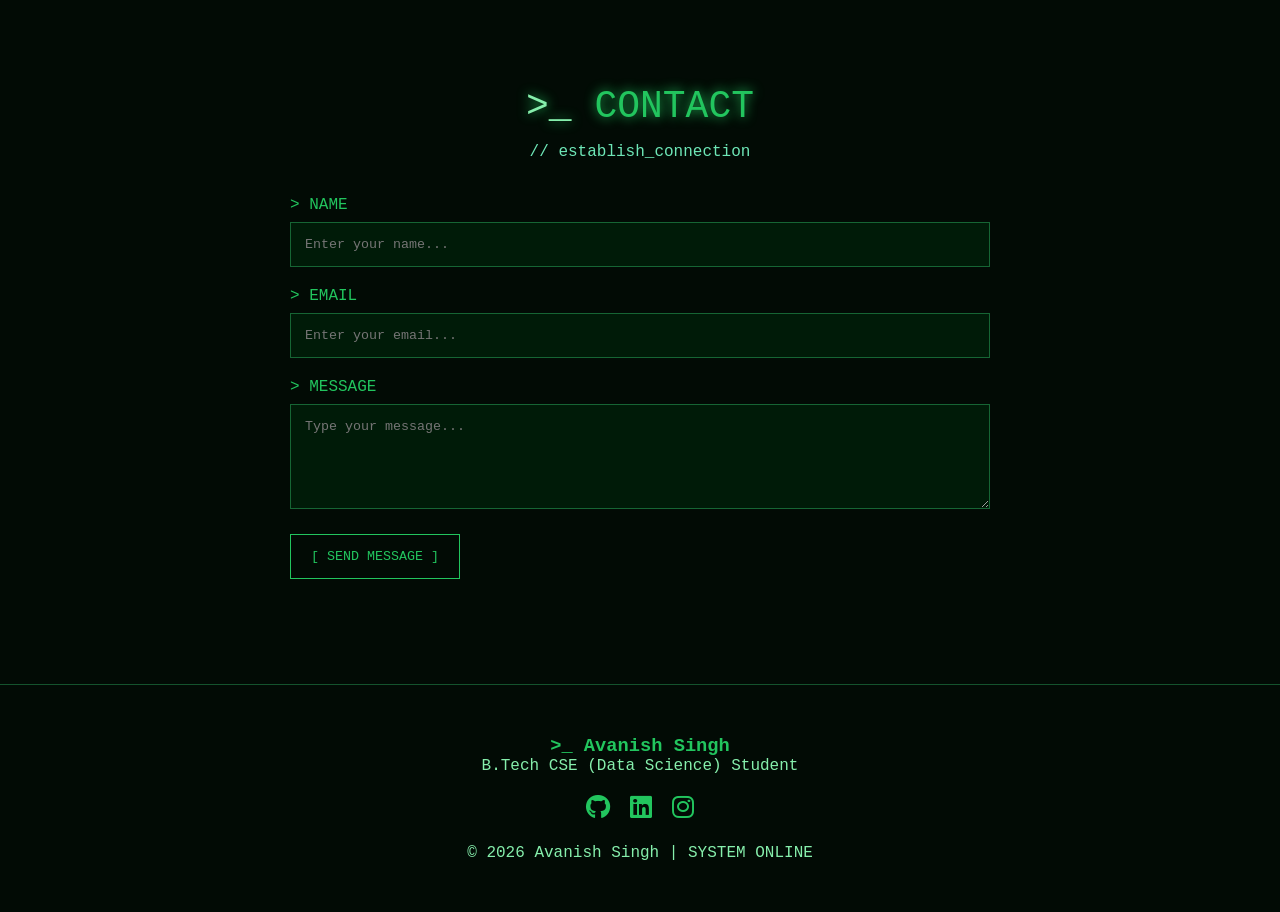
==== commit c669806f: "Update index.html" ====
--- a/index.html
+++ b/index.html
@@ -67,6 +67,7 @@
         <a href="#system">SCAN</a>
         <a href="#game">GAME</a>
         <a href="#arcade">ARCADE</a>
+        <a href="#tictactoe">TIC TAC TOE</a>
         <a href="#snake">SNAKE</a>
         <a href="#contact">CONTACT</a>
 
@@ -941,6 +942,57 @@
 
 </section>
 
+    <!-- ================= TIC TAC TOE ================= -->
+
+<section id="tictactoe" class="section">
+
+    <div class="section-header">
+        <span>&gt;_</span>
+        TIC_TAC_TOE.exe
+    </div>
+
+    <p class="section-subtitle">
+        // X vs COMPUTER_O
+    </p>
+
+    <div class="tic-box">
+
+        <h2>🎮 CYBER TIC TAC TOE</h2>
+
+        <p id="ticStatus">
+            SYSTEM READY — YOUR TURN
+        </p>
+
+        <div class="tic-board">
+
+            <button class="tic-cell" data-index="0"></button>
+            <button class="tic-cell" data-index="1"></button>
+            <button class="tic-cell" data-index="2"></button>
+
+            <button class="tic-cell" data-index="3"></button>
+            <button class="tic-cell" data-index="4"></button>
+            <button class="tic-cell" data-index="5"></button>
+
+            <button class="tic-cell" data-index="6"></button>
+            <button class="tic-cell" data-index="7"></button>
+            <button class="tic-cell" data-index="8"></button>
+
+        </div>
+
+        <p id="ticScore">
+            YOU: 0 | COMPUTER: 0 | DRAW: 0
+        </p>
+
+        <button
+            type="button"
+            class="tic-reset"
+            onclick="resetTicTacToe()">
+            [ NEW GAME ]
+        </button>
+
+    </div>
+
+</section>
 
 <!-- ================= CYBER SNAKE ================= -->
 
--- a/style.css
+++ b/style.css
@@ -1141,3 +1141,33 @@
     }
 
 }
+.profile-photo {
+    width: 180px;
+    height: 180px;
+    margin: 25px auto;
+    border: 3px solid #22c55e;
+    border-radius: 50%;
+    padding: 5px;
+    overflow: hidden;
+    box-shadow:
+        0 0 10px #22c55e,
+        0 0 30px #22c55e,
+        0 0 60px rgba(34, 197, 94, 0.5);
+}
+
+.profile-photo img {
+    width: 100%;
+    height: 100%;
+    object-fit: cover;
+    border-radius: 50%;
+    display: block;
+}
+@media (max-width: 600px) {
+
+    .profile-photo {
+        width: 145px;
+        height: 145px;
+        margin: 20px auto;
+    }
+
+}
